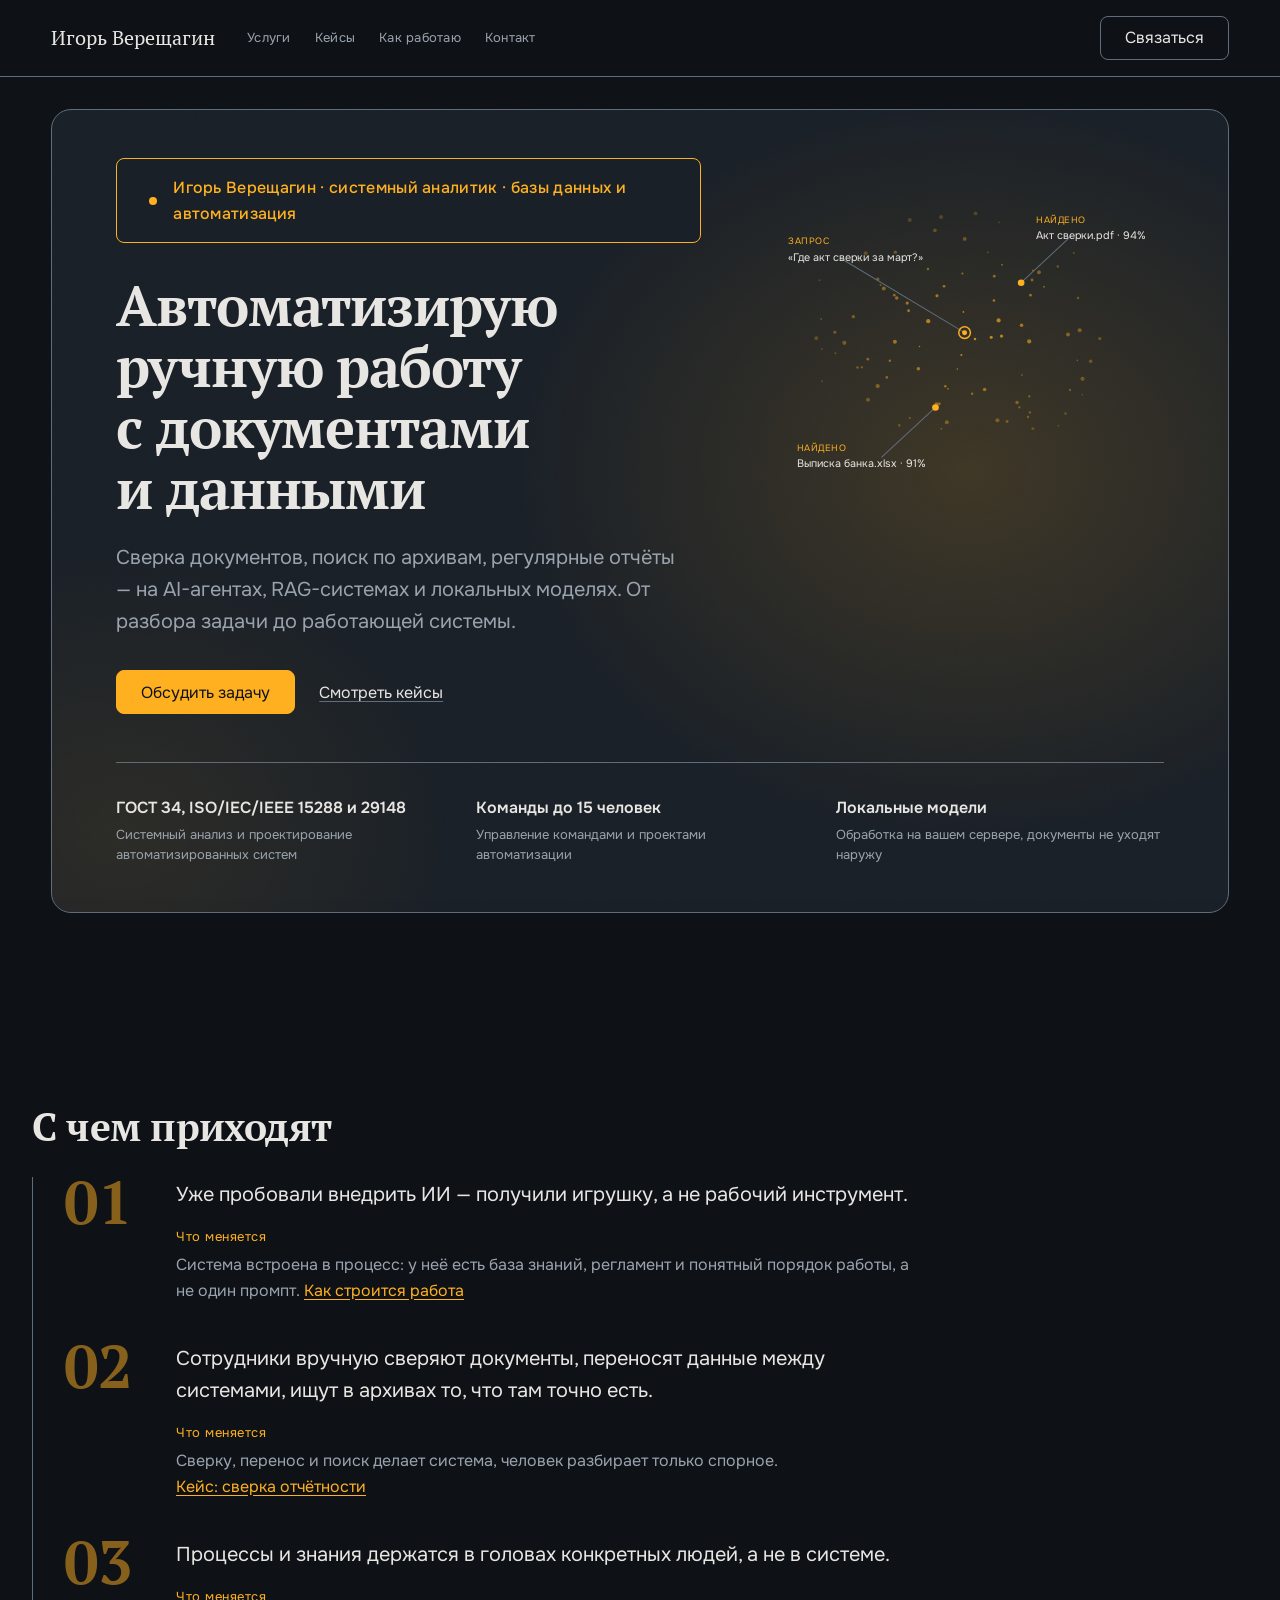
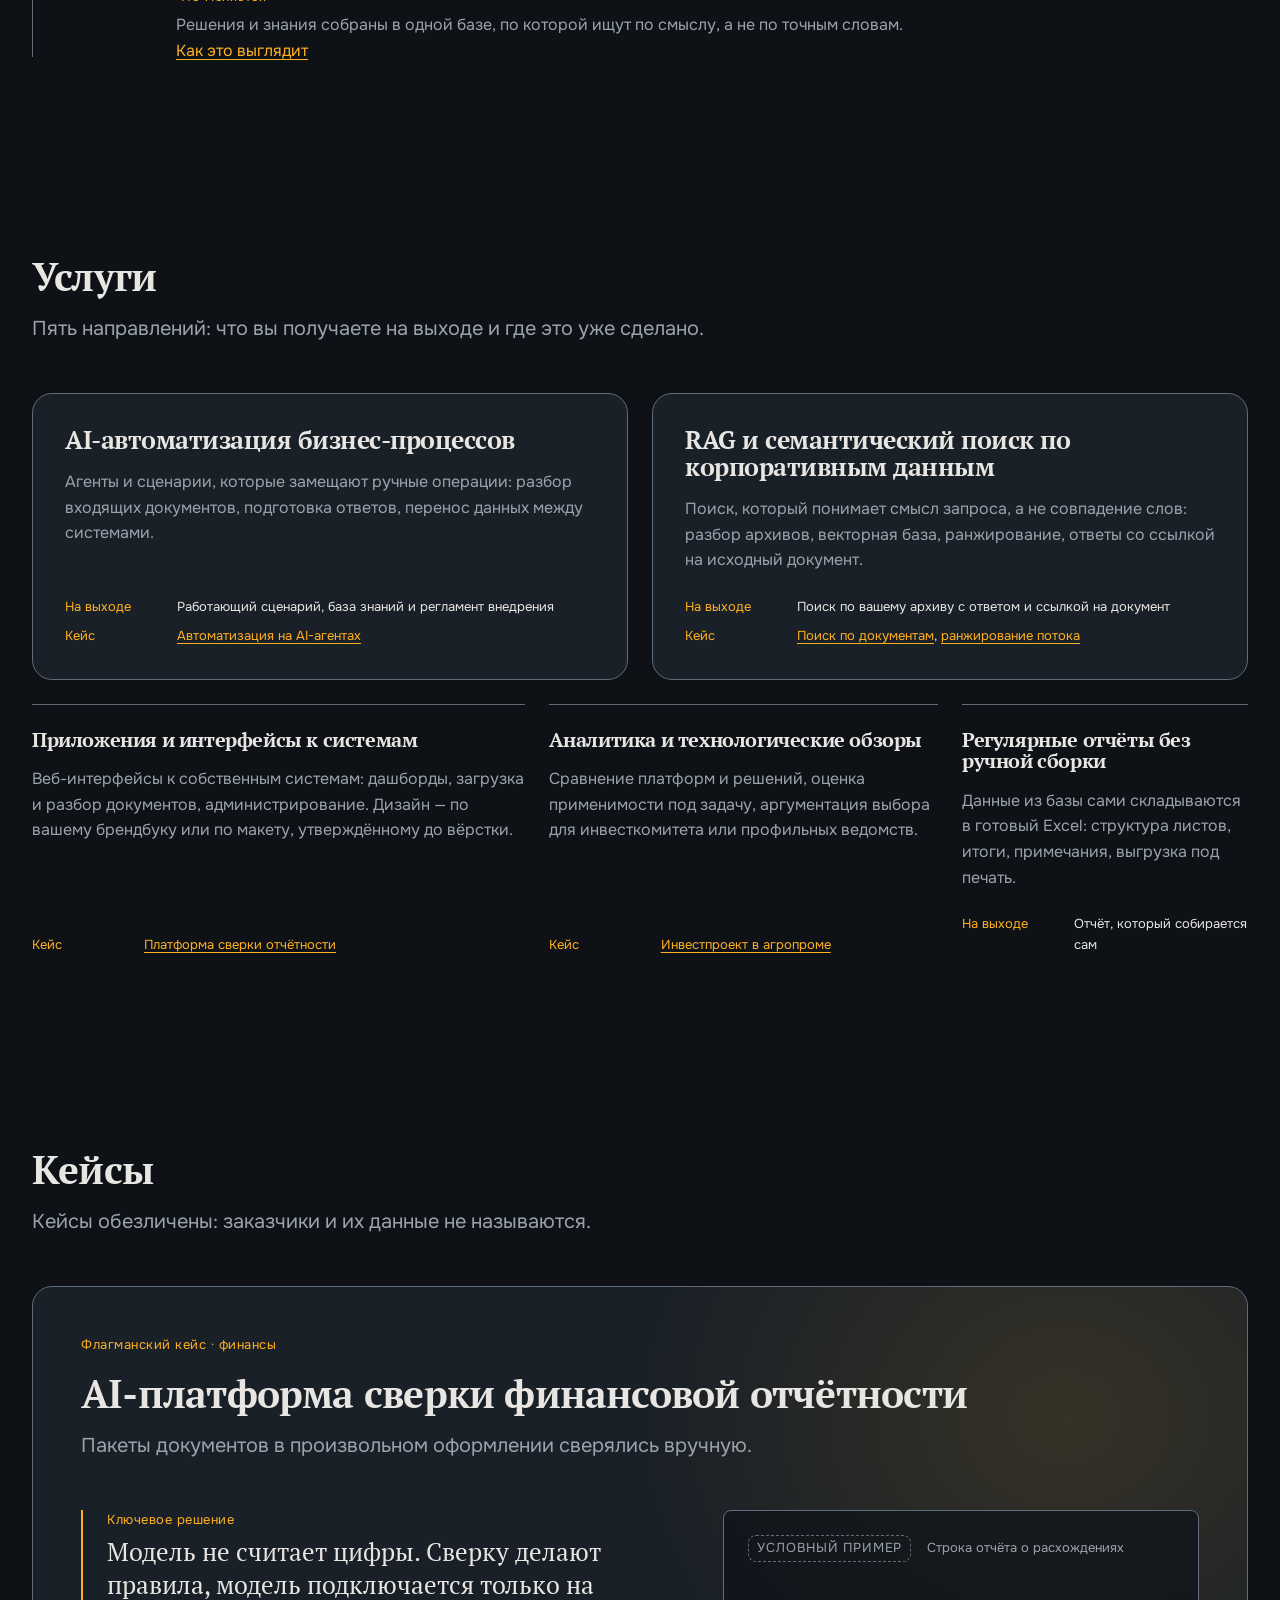
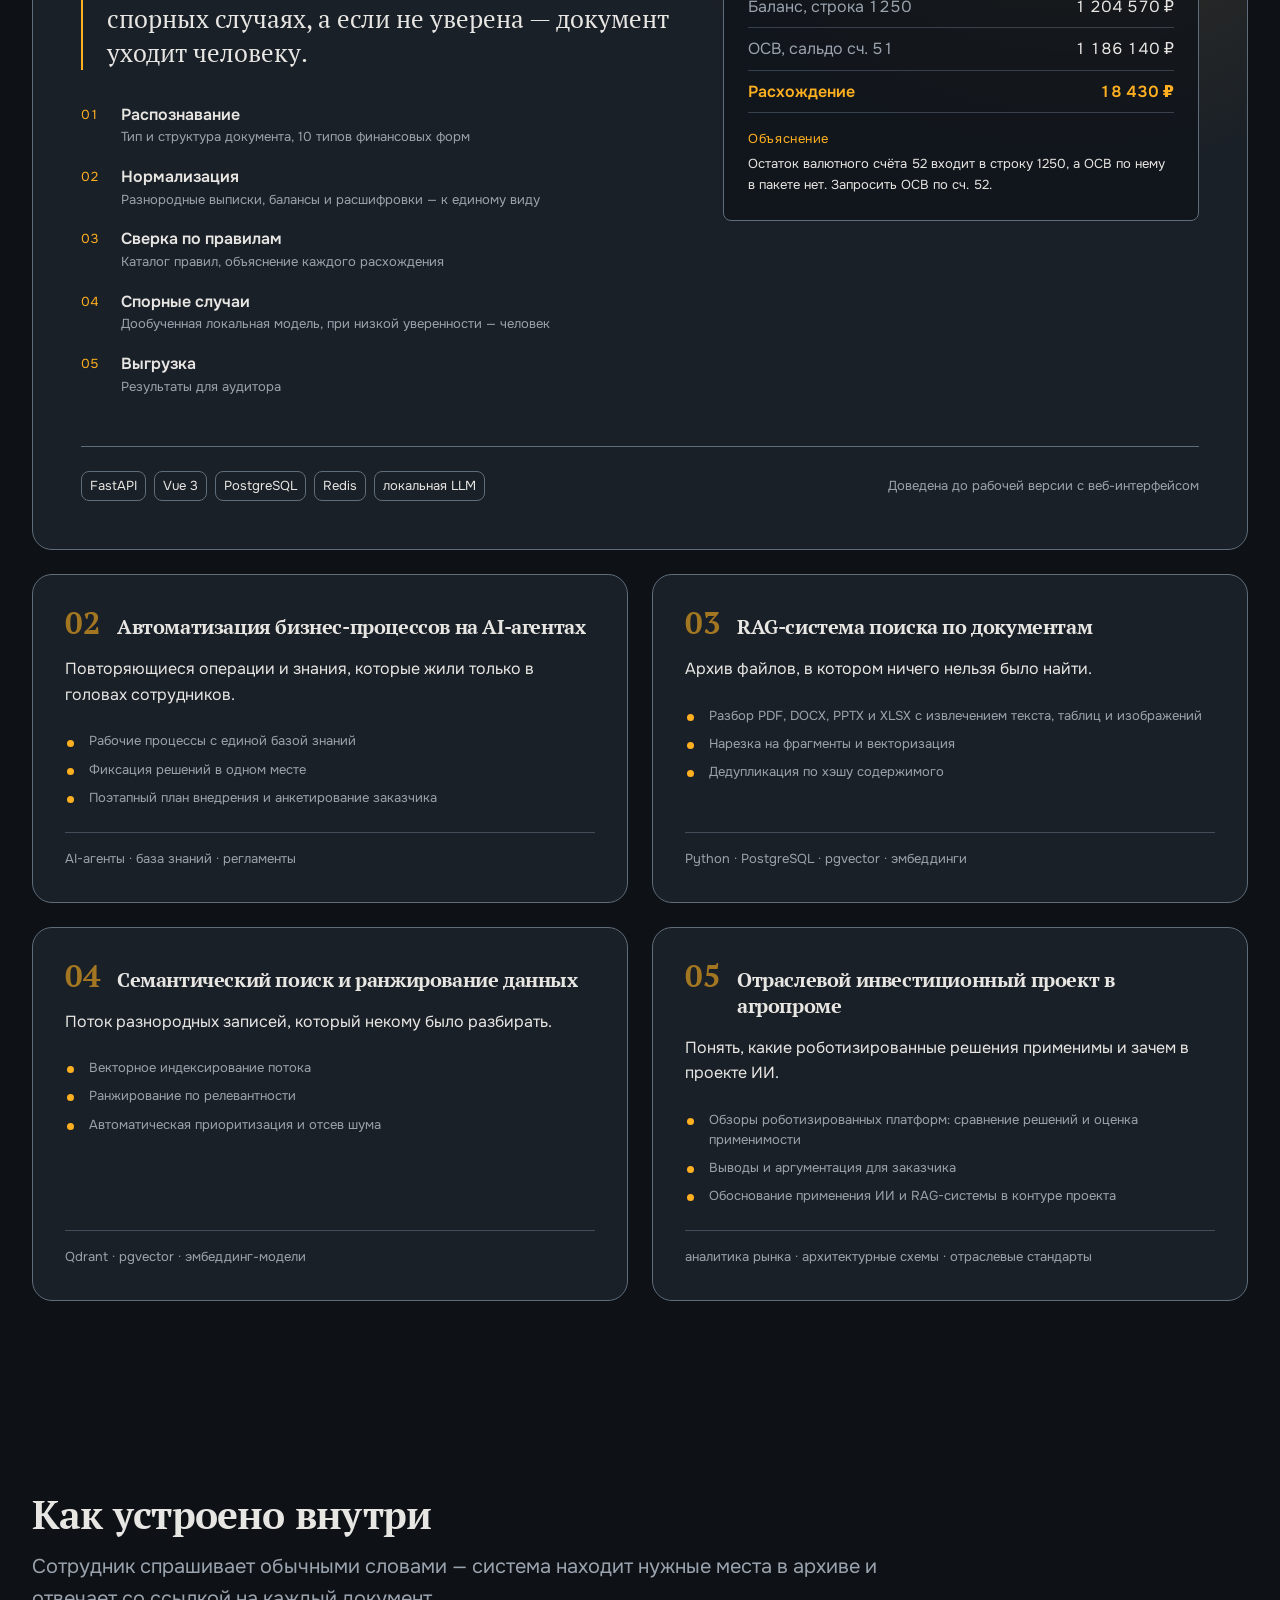
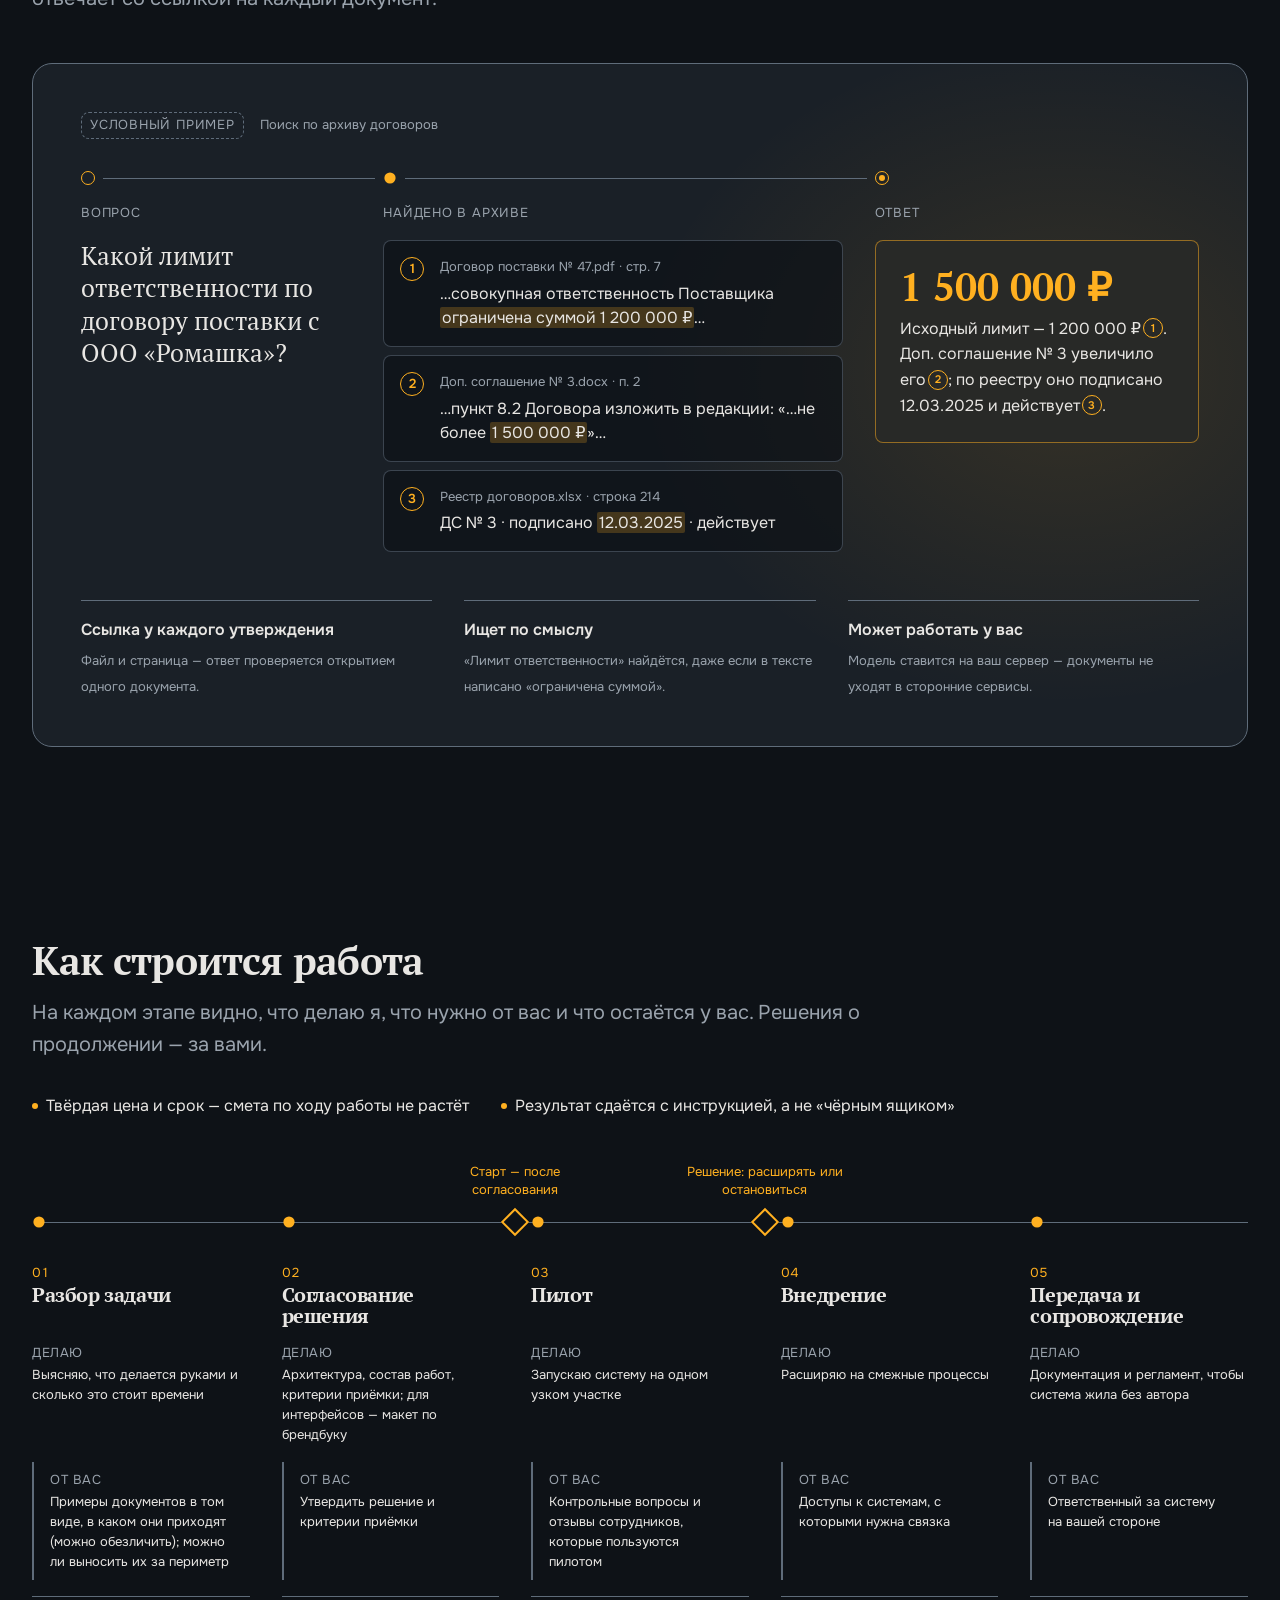
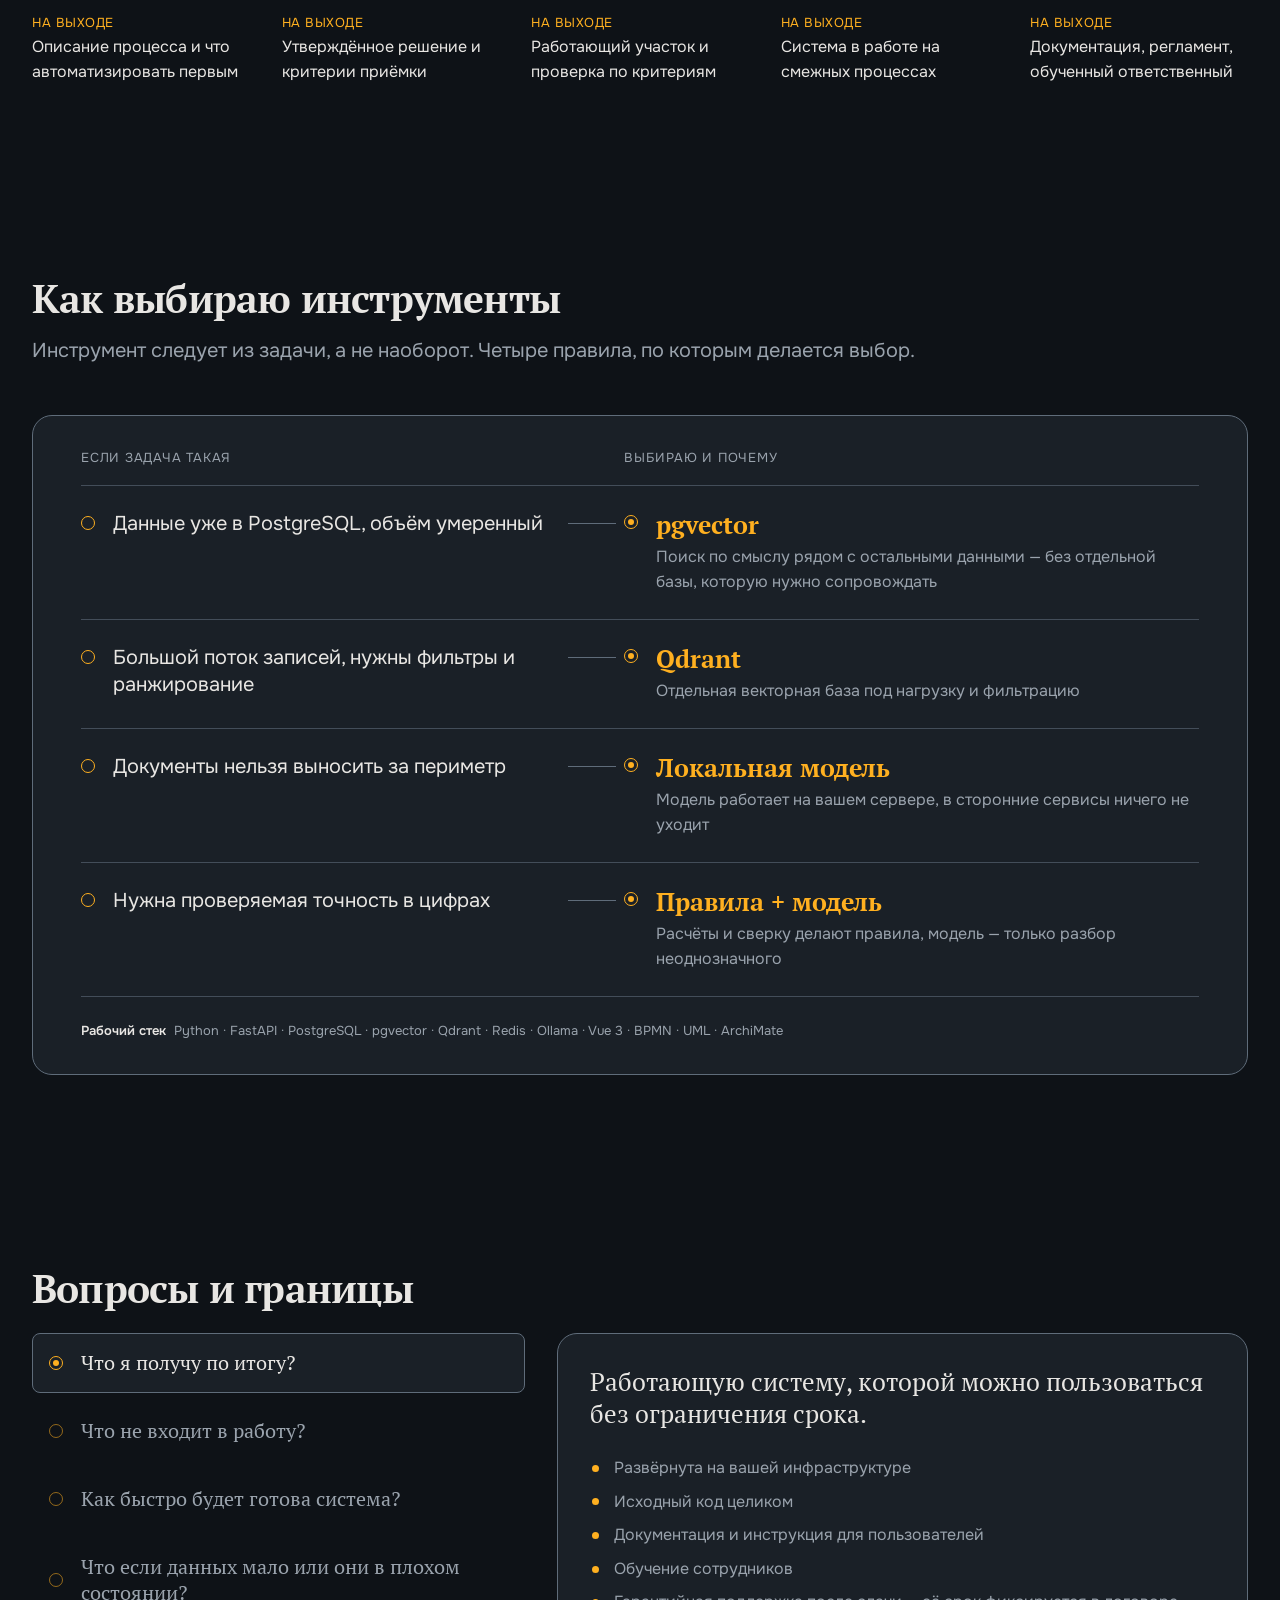
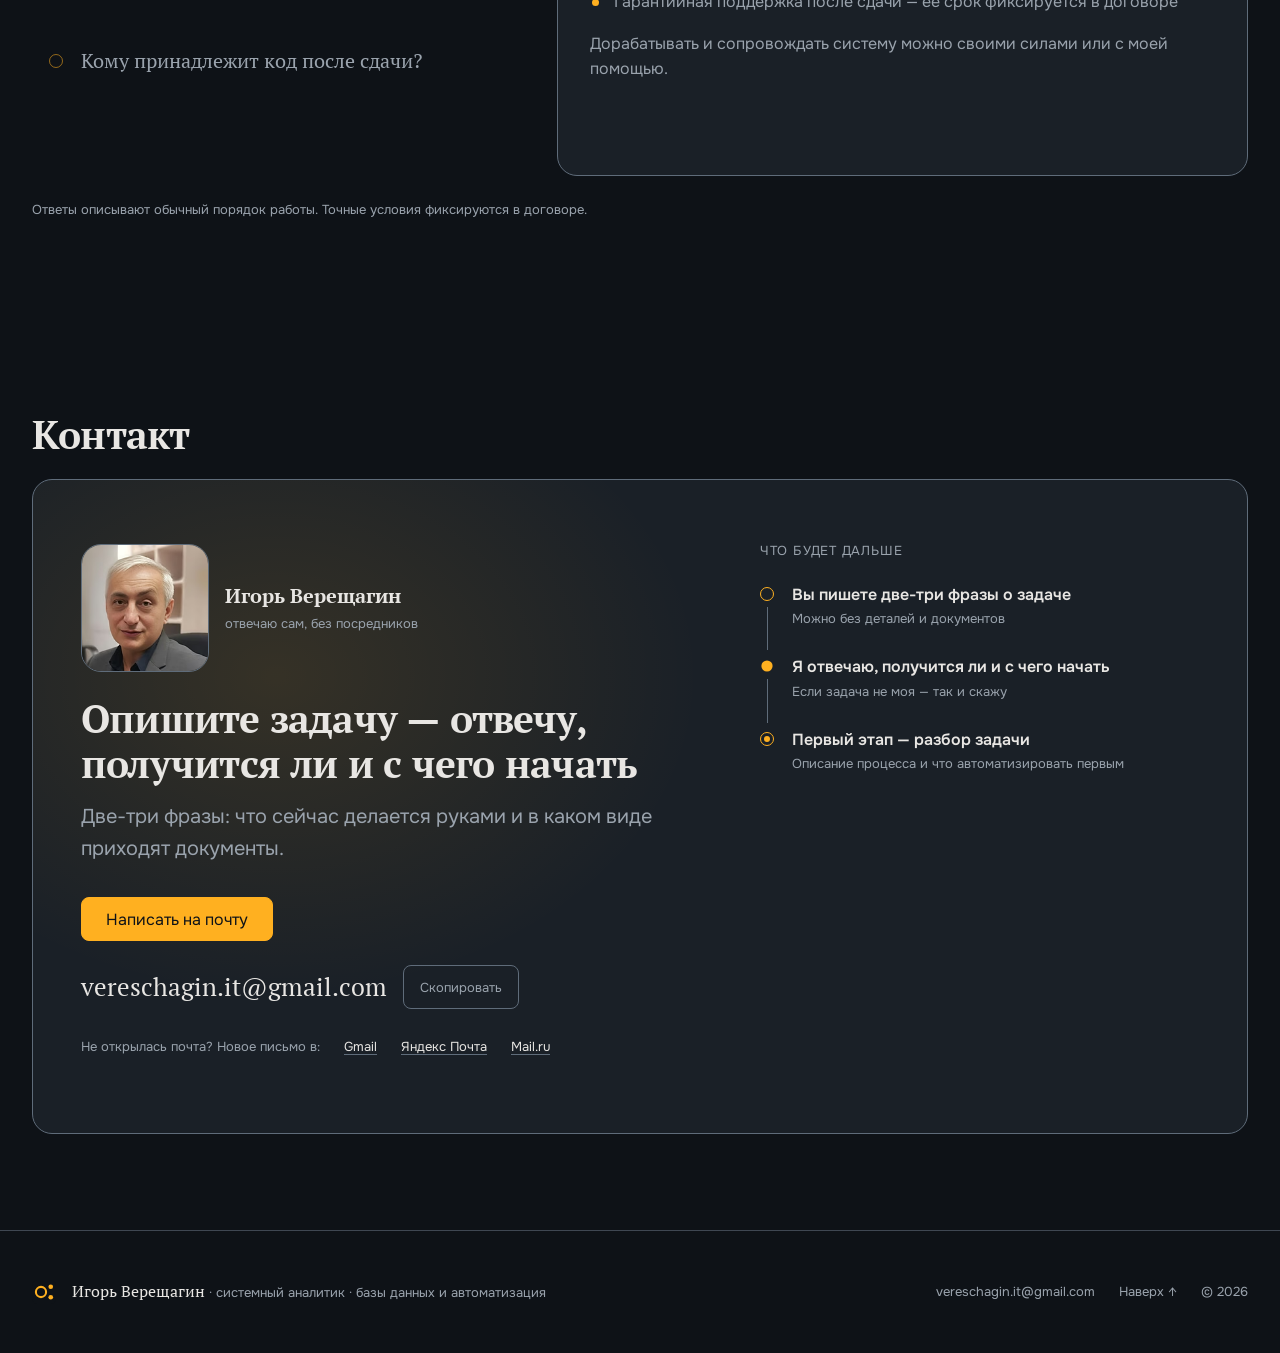
==== index.html @ 1c430226 "Роль: системный аналитик · базы данных и автоматизация" ====
<!doctype html>
<html lang="ru">
<head>
  <meta charset="utf-8">
  <meta name="viewport" content="width=device-width, initial-scale=1">
  <title>Игорь Верещагин — автоматизация работы с документами и данными</title>
  <meta name="description" content="Системный аналитик: базы данных и автоматизация. Сверка документов, поиск по архивам, регулярные отчёты — на AI-агентах, RAG и локальных моделях. Кейсы и порядок работы.">
  <meta property="og:title" content="Игорь Верещагин — автоматизация работы с документами и данными">
  <meta property="og:description" content="Сверка документов, поиск по архивам, регулярные отчёты — на AI-агентах, RAG и локальных моделях.">
  <!-- og:image, og:url и canonical — абсолютные адреса: часть мессенджеров относительный путь
       не подхватывает. Сменится домен — заменить `https://stars-rock.github.io` во всех трёх. -->
  <link rel="canonical" href="https://stars-rock.github.io/">
  <meta property="og:url" content="https://stars-rock.github.io/">
  <meta property="og:image" content="https://stars-rock.github.io/assets/img/og.png">
  <meta property="og:image:width" content="1200">
  <meta property="og:image:height" content="630">
  <meta property="og:image:alt" content="Игорь Верещагин — автоматизирую ручную работу с документами и данными">
  <meta property="og:type" content="website">
  <meta property="og:locale" content="ru_RU">
  <meta name="twitter:card" content="summary_large_image">
  <link rel="icon" href="/assets/icons/favicon.ico" sizes="48x48">
  <link rel="icon" href="/assets/icons/favicon.svg" type="image/svg+xml">
  <link rel="apple-touch-icon" href="/assets/icons/apple-touch-icon.png">
  <link rel="stylesheet" href="styles/tokens.css">
  <link rel="stylesheet" href="styles/fonts.css">
  <link rel="stylesheet" href="styles/main.css">
</head>
<body>
  <a class="skip-link" href="#main">К содержимому</a>

  <header class="site-header" data-header hidden>
    <div class="site-header__inner">
      <span class="site-header__mark">Игорь Верещагин</span>
      <nav class="site-header__nav" aria-label="Основная навигация">
        <a href="#services">Услуги</a>
        <a href="#cases">Кейсы</a>
        <a href="#process">Как работаю</a>
        <a href="#contact">Контакт</a>
      </nav>
      <a class="button" href="#contact">Связаться</a>
    </div>
  </header>

  <main id="main">
    <section class="section--hero" id="hero" aria-labelledby="hero-title">
      <div class="hero__inner">
        <div class="hero__content">
          <p class="hero__eyebrow">Игорь Верещагин · системный аналитик · базы данных и автоматизация</p>
          <h1 id="hero-title" class="hero__title">Автоматизирую ручную работу с документами и данными</h1>
          <p class="hero__lead">Сверка документов, поиск по архивам, регулярные отчёты — на AI-агентах, RAG-системах и локальных моделях. От разбора задачи до работающей системы.</p>
          <div class="hero__actions">
            <a class="button button--accent" href="#contact">Обсудить задачу</a>
            <a class="hero__link" href="#cases">Смотреть кейсы</a>
          </div>
        </div>
        <figure class="hero__schema" aria-hidden="true">
          <svg class="hero-schema__art" viewBox="0 0 480 420" role="img" focusable="false">
            <g class="hero-schema__field">
              <circle cx="142.8" cy="157.0" r="2.35" opacity="0.43"/>
              <circle cx="206.8" cy="165.6" r="1.80" opacity="0.58"/>
              <circle cx="218.6" cy="317.8" r="2.37" opacity="0.36"/>
              <circle cx="156.2" cy="220.9" r="2.40" opacity="0.53"/>
              <circle cx="237.4" cy="138.9" r="1.24" opacity="0.50"/>
              <circle cx="84.0" cy="209.5" r="1.94" opacity="0.33"/>
              <circle cx="364.4" cy="212.2" r="2.32" opacity="0.42"/>
              <circle cx="375.5" cy="243.4" r="0.95" opacity="0.37"/>
              <circle cx="236.1" cy="237.0" r="1.22" opacity="0.67"/>
              <circle cx="268.0" cy="113.4" r="0.95" opacity="0.39"/>
              <circle cx="322.1" cy="325.4" r="1.73" opacity="0.27"/>
              <circle cx="275.7" cy="142.1" r="1.66" opacity="0.49"/>
              <circle cx="272.0" cy="215.7" r="1.85" opacity="0.68"/>
              <circle cx="171.0" cy="174.5" r="2.00" opacity="0.53"/>
              <circle cx="264.1" cy="278.4" r="2.16" opacity="0.50"/>
              <circle cx="322.2" cy="135.3" r="1.25" opacity="0.40"/>
              <circle cx="220.0" cy="277.6" r="1.03" opacity="0.51"/>
              <circle cx="156.7" cy="113.2" r="2.08" opacity="0.33"/>
              <circle cx="280.9" cy="195.3" r="2.50" opacity="0.64"/>
              <circle cx="68.7" cy="268.5" r="1.13" opacity="0.24"/>
              <circle cx="252.5" cy="217.7" r="1.51" opacity="0.72"/>
              <circle cx="95.4" cy="222.3" r="2.43" opacity="0.36"/>
              <circle cx="381.8" cy="265.6" r="2.49" opacity="0.32"/>
              <circle cx="212.0" cy="325.5" r="1.21" opacity="0.32"/>
              <circle cx="67.6" cy="193.6" r="1.11" opacity="0.28"/>
              <circle cx="378.4" cy="207.2" r="2.46" opacity="0.38"/>
              <circle cx="111.2" cy="251.9" r="1.47" opacity="0.37"/>
              <circle cx="158.4" cy="168.3" r="2.14" opacity="0.49"/>
              <circle cx="206.1" cy="295.9" r="2.33" opacity="0.43"/>
              <circle cx="174.1" cy="74.5" r="2.41" opacity="0.22"/>
              <circle cx="116.4" cy="251.7" r="1.40" opacity="0.39"/>
              <circle cx="366.8" cy="278.9" r="1.43" opacity="0.33"/>
              <circle cx="281.2" cy="77.4" r="1.06" opacity="0.25"/>
              <circle cx="68.3" cy="229.8" r="1.12" opacity="0.28"/>
              <circle cx="308.5" cy="201.2" r="2.11" opacity="0.57"/>
              <circle cx="215.3" cy="154.2" r="1.60" opacity="0.55"/>
              <circle cx="318.5" cy="305.9" r="1.47" opacity="0.34"/>
              <circle cx="279.5" cy="315.4" r="2.41" opacity="0.35"/>
              <circle cx="161.5" cy="321.5" r="1.57" opacity="0.29"/>
              <circle cx="361.4" cy="307.3" r="1.53" opacity="0.27"/>
              <circle cx="402.6" cy="217.2" r="1.98" opacity="0.31"/>
              <circle cx="371.2" cy="114.1" r="1.26" opacity="0.25"/>
              <circle cx="138.9" cy="152.8" r="1.21" opacity="0.41"/>
              <circle cx="391.6" cy="244.4" r="2.10" opacity="0.32"/>
              <circle cx="216.8" cy="274.4" r="1.47" opacity="0.52"/>
              <circle cx="317.7" cy="220.6" r="2.59" opacity="0.55"/>
              <circle cx="65.6" cy="147.0" r="1.18" opacity="0.22"/>
              <circle cx="305.9" cy="299.8" r="1.40" opacity="0.38"/>
              <circle cx="146.5" cy="263.9" r="1.61" opacity="0.44"/>
              <circle cx="196.0" cy="133.4" r="1.47" opacity="0.45"/>
              <circle cx="319.3" cy="164.9" r="1.74" opacity="0.49"/>
              <circle cx="135.7" cy="145.5" r="1.90" opacity="0.39"/>
              <circle cx="249.1" cy="283.4" r="1.41" opacity="0.49"/>
              <circle cx="174.1" cy="312.6" r="1.28" opacity="0.34"/>
              <circle cx="316.3" cy="311.5" r="1.43" opacity="0.33"/>
              <circle cx="309.0" cy="260.9" r="0.97" opacity="0.50"/>
              <circle cx="172.7" cy="183.7" r="1.72" opacity="0.56"/>
              <circle cx="123.8" cy="290.7" r="2.45" opacity="0.32"/>
              <circle cx="285.1" cy="128.3" r="1.16" opacity="0.43"/>
              <circle cx="329.5" cy="137.4" r="2.33" opacity="0.40"/>
              <circle cx="335.5" cy="154.9" r="1.15" opacity="0.43"/>
              <circle cx="113.7" cy="123.7" r="1.25" opacity="0.29"/>
              <circle cx="135.5" cy="274.2" r="2.57" opacity="0.39"/>
              <circle cx="61.7" cy="216.6" r="2.33" opacity="0.27"/>
              <circle cx="238.6" cy="185.1" r="1.02" opacity="0.68"/>
              <circle cx="303.1" cy="294.0" r="2.05" opacity="0.40"/>
              <circle cx="253.2" cy="66.6" r="2.29" opacity="0.22"/>
              <circle cx="121.0" cy="114.4" r="2.35" opacity="0.28"/>
              <circle cx="155.4" cy="164.9" r="1.66" opacity="0.48"/>
              <circle cx="352.1" cy="130.6" r="1.49" opacity="0.33"/>
              <circle cx="376.4" cy="168.3" r="1.46" opacity="0.35"/>
              <circle cx="275.3" cy="171.4" r="1.52" opacity="0.59"/>
              <circle cx="284.4" cy="214.1" r="2.00" opacity="0.64"/>
              <circle cx="211.8" cy="70.9" r="2.40" opacity="0.23"/>
              <circle cx="84.7" cy="234.7" r="1.15" opacity="0.32"/>
              <circle cx="231.3" cy="253.8" r="0.98" opacity="0.60"/>
              <circle cx="209.5" cy="295.5" r="1.87" opacity="0.43"/>
              <circle cx="204.3" cy="87.0" r="2.23" opacity="0.29"/>
              <circle cx="291.1" cy="316.8" r="1.78" opacity="0.34"/>
              <circle cx="123.6" cy="241.9" r="1.68" opacity="0.42"/>
              <circle cx="150.1" cy="243.8" r="1.42" opacity="0.49"/>
              <circle cx="317.8" cy="286.7" r="1.35" opacity="0.41"/>
              <circle cx="106.2" cy="190.8" r="2.00" opacity="0.39"/>
              <circle cx="185.8" cy="226.7" r="0.91" opacity="0.60"/>
              <circle cx="352.7" cy="321.9" r="1.02" opacity="0.24"/>
              <circle cx="321.1" cy="146.7" r="1.75" opacity="0.44"/>
              <circle cx="381.4" cy="284.7" r="1.00" opacity="0.28"/>
              <circle cx="184.4" cy="253.4" r="2.09" opacity="0.54"/>
              <circle cx="196.3" cy="196.2" r="2.54" opacity="0.64"/>
              <circle cx="240.1" cy="97.3" r="2.25" opacity="0.34"/>
            </g>

            <line class="hero-schema__leader" x1="240" y1="210" x2="90" y2="120"/>
            <circle class="hero-schema__query-ring" cx="240" cy="210" r="7"/>
            <circle class="hero-schema__query-dot" cx="240" cy="210" r="3"/>
            <text class="hero-schema__label-eyebrow" x="28" y="104">ЗАПРОС</text>
            <text class="hero-schema__label-body" x="28" y="124">«Где акт сверки за март?»</text>

            <line class="hero-schema__leader" x1="308" y1="150" x2="368" y2="94"/>
            <circle class="hero-schema__point" cx="308" cy="150" r="4"/>
            <text class="hero-schema__label-eyebrow" x="326" y="78">НАЙДЕНО</text>
            <text class="hero-schema__label-body" x="326" y="98">Акт сверки.pdf · 94%</text>

            <line class="hero-schema__leader" x1="205" y1="300" x2="140" y2="360"/>
            <circle class="hero-schema__point" cx="205" cy="300" r="4"/>
            <text class="hero-schema__label-eyebrow" x="38" y="352">НАЙДЕНО</text>
            <text class="hero-schema__label-body" x="38" y="372">Выписка банка.xlsx · 91%</text>
          </svg>
        </figure>
        <ul class="hero__facts" role="list">
          <li><strong>ГОСТ 34, ISO/IEC/IEEE 15288 и 29148</strong><span>Системный анализ и проектирование автоматизированных систем</span></li>
          <li><strong>Команды до 15 человек</strong><span>Управление командами и проектами автоматизации</span></li>
          <li><strong>Локальные модели</strong><span>Обработка на вашем сервере, документы не уходят наружу</span></li>
        </ul>
      </div>
    </section>

    <section class="section" id="problems" aria-labelledby="problems-title">
      <h2 id="problems-title">С чем приходят</h2>
      <ul class="problems" role="list">
        <li class="problems__row reveal">
          <span class="problems__num" aria-hidden="true">01</span>
          <div class="problems__body">
            <p class="problems__pain">Уже пробовали внедрить ИИ — получили игрушку, а не рабочий инструмент.</p>
            <p class="problems__change"><span class="problems__label">Что меняется</span>Система встроена в процесс: у неё есть база знаний, регламент и понятный порядок работы, а не один промпт. <a href="#process">Как строится работа</a></p>
          </div>
        </li>
        <li class="problems__row reveal">
          <span class="problems__num" aria-hidden="true">02</span>
          <div class="problems__body">
            <p class="problems__pain">Сотрудники вручную сверяют документы, переносят данные между системами, ищут в архивах то, что там точно есть.</p>
            <p class="problems__change"><span class="problems__label">Что меняется</span>Сверку, перенос и поиск делает система, человек разбирает только спорное. <a href="#cases">Кейс: сверка отчётности</a></p>
          </div>
        </li>
        <li class="problems__row reveal">
          <span class="problems__num" aria-hidden="true">03</span>
          <div class="problems__body">
            <p class="problems__pain">Процессы и знания держатся в головах конкретных людей, а не в системе.</p>
            <p class="problems__change"><span class="problems__label">Что меняется</span>Решения и знания собраны в одной базе, по которой ищут по смыслу, а не по точным словам. <a href="#inside">Как это выглядит</a></p>
          </div>
        </li>
      </ul>
    </section>

    <section class="section" id="services" aria-labelledby="services-title">
      <h2 id="services-title">Услуги</h2>
      <p class="section__lead">Пять направлений: что вы получаете на выходе и где это уже сделано.</p>
      <ul class="bento" role="list">
        <li class="bento__item bento__item--large reveal">
          <h3>AI-автоматизация бизнес-процессов</h3>
          <p>Агенты и сценарии, которые замещают ручные операции: разбор входящих документов, подготовка ответов, перенос данных между системами.</p>
          <dl class="bento__meta">
            <div><dt>На выходе</dt><dd>Работающий сценарий, база знаний и регламент внедрения</dd></div>
            <div><dt>Кейс</dt><dd><a href="#case-agents">Автоматизация на AI-агентах</a></dd></div>
          </dl>
        </li>
        <li class="bento__item bento__item--large reveal">
          <h3>RAG и семантический поиск по корпоративным данным</h3>
          <p>Поиск, который понимает смысл запроса, а не совпадение слов: разбор архивов, векторная база, ранжирование, ответы со ссылкой на исходный документ.</p>
          <dl class="bento__meta">
            <div><dt>На выходе</dt><dd>Поиск по вашему архиву с ответом и ссылкой на документ</dd></div>
            <div><dt>Кейс</dt><dd><a href="#case-rag">Поиск по документам</a>, <a href="#case-ranking">ранжирование потока</a></dd></div>
          </dl>
        </li>
        <li class="bento__item bento__item--small bento__item--wide reveal">
          <h3>Приложения и интерфейсы к системам</h3>
          <p>Веб-интерфейсы к собственным системам: дашборды, загрузка и разбор документов, администрирование. Дизайн — по вашему брендбуку или по макету, утверждённому до вёрстки.</p>
          <dl class="bento__meta">
            <div><dt>Кейс</dt><dd><a href="#case-finance">Платформа сверки отчётности</a></dd></div>
          </dl>
        </li>
        <li class="bento__item bento__item--small reveal">
          <h3>Аналитика и технологические обзоры</h3>
          <p>Сравнение платформ и решений, оценка применимости под задачу, аргументация выбора для инвесткомитета или профильных ведомств.</p>
          <dl class="bento__meta">
            <div><dt>Кейс</dt><dd><a href="#case-agro">Инвестпроект в агропроме</a></dd></div>
          </dl>
        </li>
        <li class="bento__item bento__item--small bento__item--narrow reveal">
          <h3>Регулярные отчёты без ручной сборки</h3>
          <p>Данные из базы сами складываются в готовый Excel: структура листов, итоги, примечания, выгрузка под печать.</p>
          <dl class="bento__meta">
            <div><dt>На выходе</dt><dd>Отчёт, который собирается сам</dd></div>
          </dl>
        </li>
      </ul>
    </section>

    <section class="section" id="cases" aria-labelledby="cases-title">
      <h2 id="cases-title">Кейсы</h2>
      <p class="section__lead">Кейсы обезличены: заказчики и их данные не называются.</p>
      <ul class="cases" role="list">
        <li class="case-featured reveal" id="case-finance">
          <p class="case-featured__kicker">Флагманский кейс · финансы</p>
          <h3>AI-платформа сверки финансовой отчётности</h3>
          <p class="case-featured__problem">Пакеты документов в произвольном оформлении сверялись вручную.</p>

          <div class="case-featured__grid">
            <div class="case-featured__main">
              <div class="case-decision">
                <span class="case__label">Ключевое решение</span>
                <p>Модель не считает цифры. Сверку делают правила, модель подключается только на спорных случаях, а если не уверена — документ уходит человеку.</p>
              </div>
              <ol class="case-flow">
                <li><strong>Распознавание</strong><span>Тип и структура документа, 10 типов финансовых форм</span></li>
                <li><strong>Нормализация</strong><span>Разнородные выписки, балансы и расшифровки — к единому виду</span></li>
                <li><strong>Сверка по правилам</strong><span>Каталог правил, объяснение каждого расхождения</span></li>
                <li><strong>Спорные случаи</strong><span>Дообученная локальная модель, при низкой уверенности — человек</span></li>
                <li><strong>Выгрузка</strong><span>Результаты для аудитора</span></li>
              </ol>
            </div>

            <figure class="case-report">
              <figcaption><span class="chip">Условный пример</span>Строка отчёта о расхождениях</figcaption>
              <dl class="case-report__rows">
                <div><dt>Баланс, строка 1250</dt><dd>1&nbsp;204&nbsp;570&nbsp;₽</dd></div>
                <div><dt>ОСВ, сальдо сч. 51</dt><dd>1&nbsp;186&nbsp;140&nbsp;₽</dd></div>
                <div class="case-report__diff"><dt>Расхождение</dt><dd>18&nbsp;430&nbsp;₽</dd></div>
              </dl>
              <p class="case-report__why"><span class="case__label">Объяснение</span>Остаток валютного счёта 52 входит в строку 1250, а ОСВ по нему в пакете нет. Запросить ОСВ по сч. 52.</p>
            </figure>
          </div>

          <div class="case-featured__foot">
            <div class="case__tags">
              <span class="case__tag">FastAPI</span>
              <span class="case__tag">Vue 3</span>
              <span class="case__tag">PostgreSQL</span>
              <span class="case__tag">Redis</span>
              <span class="case__tag">локальная LLM</span>
            </div>
            <p class="case-featured__status">Доведена до рабочей версии с веб-интерфейсом</p>
          </div>
        </li>

        <li class="case-card reveal" id="case-agents">
          <div class="case-card__head"><span class="case-card__num" aria-hidden="true">02</span><h3>Автоматизация бизнес-процессов на AI-агентах</h3></div>
          <p class="case-card__problem"><span class="sr-only">Задача: </span>Повторяющиеся операции и знания, которые жили только в головах сотрудников.</p>
          <ul class="dots" role="list" aria-label="Сделано">
            <li>Рабочие процессы с единой базой знаний</li>
            <li>Фиксация решений в одном месте</li>
            <li>Поэтапный план внедрения и анкетирование заказчика</li>
          </ul>
          <p class="case-card__stack"><span class="sr-only">Стек: </span>AI-агенты · база знаний · регламенты</p>
        </li>

        <li class="case-card reveal" id="case-rag">
          <div class="case-card__head"><span class="case-card__num" aria-hidden="true">03</span><h3>RAG-система поиска по документам</h3></div>
          <p class="case-card__problem"><span class="sr-only">Задача: </span>Архив файлов, в котором ничего нельзя было найти.</p>
          <ul class="dots" role="list" aria-label="Сделано">
            <li>Разбор PDF, DOCX, PPTX и XLSX с извлечением текста, таблиц и изображений</li>
            <li>Нарезка на фрагменты и векторизация</li>
            <li>Дедупликация по хэшу содержимого</li>
          </ul>
          <p class="case-card__stack"><span class="sr-only">Стек: </span>Python · PostgreSQL · pgvector · эмбеддинги</p>
        </li>

        <li class="case-card reveal" id="case-ranking">
          <div class="case-card__head"><span class="case-card__num" aria-hidden="true">04</span><h3>Семантический поиск и ранжирование данных</h3></div>
          <p class="case-card__problem"><span class="sr-only">Задача: </span>Поток разнородных записей, который некому было разбирать.</p>
          <ul class="dots" role="list" aria-label="Сделано">
            <li>Векторное индексирование потока</li>
            <li>Ранжирование по релевантности</li>
            <li>Автоматическая приоритизация и отсев шума</li>
          </ul>
          <p class="case-card__stack"><span class="sr-only">Стек: </span>Qdrant · pgvector · эмбеддинг-модели</p>
        </li>

        <li class="case-card reveal" id="case-agro">
          <div class="case-card__head"><span class="case-card__num" aria-hidden="true">05</span><h3>Отраслевой инвестиционный проект в агропроме</h3></div>
          <p class="case-card__problem"><span class="sr-only">Задача: </span>Понять, какие роботизированные решения применимы и зачем в проекте ИИ.</p>
          <ul class="dots" role="list" aria-label="Сделано">
            <li>Обзоры роботизированных платформ: сравнение решений и оценка применимости</li>
            <li>Выводы и аргументация для заказчика</li>
            <li>Обоснование применения ИИ и RAG-системы в контуре проекта</li>
          </ul>
          <p class="case-card__stack"><span class="sr-only">Стек: </span>аналитика рынка · архитектурные схемы · отраслевые стандарты</p>
        </li>
      </ul>
    </section>

    <section class="section" id="inside" aria-labelledby="inside-title">
      <h2 id="inside-title">Как устроено внутри</h2>
      <p class="section__lead">Сотрудник спрашивает обычными словами — система находит нужные места в архиве и отвечает со ссылкой на каждый документ.</p>
      <figure class="demo reveal">
        <figcaption class="demo__head">
          <span class="chip">Условный пример</span>
          <span>Поиск по архиву договоров</span>
        </figcaption>

        <ol class="demo__flow">
          <li class="demo__step">
            <span class="demo__mark demo__mark--ring" aria-hidden="true"></span>
            <span class="demo__label">Вопрос</span>
            <p class="demo__query">Какой лимит ответственности по договору поставки с ООО «Ромашка»?</p>
          </li>

          <li class="demo__step">
            <span class="demo__mark demo__mark--dot" aria-hidden="true"></span>
            <span class="demo__label">Найдено в архиве</span>
            <ol class="demo__sources">
              <li class="demo__source" id="demo-src-1">
                <span class="demo__ref">1</span>
                <div>
                  <span class="demo__file">Договор поставки № 47.pdf · стр. 7</span>
                  <p class="demo__quote">…совокупная ответственность Поставщика <mark>ограничена суммой 1&nbsp;200&nbsp;000&nbsp;₽</mark>…</p>
                </div>
              </li>
              <li class="demo__source" id="demo-src-2">
                <span class="demo__ref">2</span>
                <div>
                  <span class="demo__file">Доп. соглашение № 3.docx · п. 2</span>
                  <p class="demo__quote">…пункт 8.2 Договора изложить в редакции: «…не более <mark>1&nbsp;500&nbsp;000&nbsp;₽</mark>»…</p>
                </div>
              </li>
              <li class="demo__source" id="demo-src-3">
                <span class="demo__ref">3</span>
                <div>
                  <span class="demo__file">Реестр договоров.xlsx · строка 214</span>
                  <p class="demo__quote">ДС № 3 · подписано <mark>12.03.2025</mark> · действует</p>
                </div>
              </li>
            </ol>
          </li>

          <li class="demo__step">
            <span class="demo__mark demo__mark--end" aria-hidden="true"></span>
            <span class="demo__label">Ответ</span>
            <div class="demo__answer">
              <p class="demo__value">1&nbsp;500&nbsp;000&nbsp;₽</p>
              <p class="demo__text">
                Исходный лимит — 1&nbsp;200&nbsp;000&nbsp;₽<span class="demo__cite" data-ref="1"><span class="sr-only">источник </span>1</span>.
                Доп. соглашение № 3 увеличило его<span class="demo__cite" data-ref="2"><span class="sr-only">источник </span>2</span>;
                по реестру оно подписано 12.03.2025 и действует<span class="demo__cite" data-ref="3"><span class="sr-only">источник </span>3</span>.
              </p>
            </div>
          </li>
        </ol>

        <ul class="demo__notes" role="list">
          <li><strong>Ссылка у каждого утверждения</strong><span>Файл и страница — ответ проверяется открытием одного документа.</span></li>
          <li><strong>Ищет по смыслу</strong><span>«Лимит ответственности» найдётся, даже если в тексте написано «ограничена суммой».</span></li>
          <li><strong>Может работать у вас</strong><span>Модель ставится на ваш сервер — документы не уходят в сторонние сервисы.</span></li>
        </ul>
      </figure>
    </section>

    <section class="section" id="process" aria-labelledby="process-title">
      <h2 id="process-title">Как строится работа</h2>
      <p class="section__lead">На каждом этапе видно, что делаю я, что нужно от вас и что остаётся у вас. Решения о продолжении — за вами.</p>
      <ul class="terms" role="list">
        <li>Твёрдая цена и срок — смета по ходу работы не растёт</li>
        <li>Результат сдаётся с инструкцией, а не «чёрным ящиком»</li>
      </ul>

      <ol class="stages reveal">
        <li class="stages__step">
          <span class="stages__dot" aria-hidden="true"></span>
          <span class="stages__num">01</span><h3>Разбор задачи</h3>
          <p class="stages__block"><span>Делаю</span>Выясняю, что делается руками и сколько это стоит времени</p>
          <p class="stages__block stages__block--you"><span>От вас</span>Примеры документов в том виде, в каком они приходят (можно обезличить); можно ли выносить их за периметр</p>
          <p class="stages__block stages__block--out"><span>На выходе</span>Описание процесса и что автоматизировать первым</p>
        </li>
        <li class="stages__step">
          <span class="stages__dot" aria-hidden="true"></span>
          <span class="stages__num">02</span><h3>Согласование решения</h3>
          <p class="stages__block"><span>Делаю</span>Архитектура, состав работ, критерии приёмки; для интерфейсов — макет по брендбуку</p>
          <p class="stages__block stages__block--you"><span>От вас</span>Утвердить решение и критерии приёмки</p>
          <p class="stages__block stages__block--out"><span>На выходе</span>Утверждённое решение и критерии приёмки</p>
        </li>
        <li class="stages__step">
          <span class="stages__gate" aria-hidden="true"></span>
          <span class="stages__gate-label">Старт — после согласования</span>
          <span class="stages__dot" aria-hidden="true"></span>
          <span class="stages__num">03</span><h3>Пилот</h3>
          <p class="stages__block"><span>Делаю</span>Запускаю систему на одном узком участке</p>
          <p class="stages__block stages__block--you"><span>От вас</span>Контрольные вопросы и отзывы сотрудников, которые пользуются пилотом</p>
          <p class="stages__block stages__block--out"><span>На выходе</span>Работающий участок и проверка по критериям</p>
        </li>
        <li class="stages__step">
          <span class="stages__gate" aria-hidden="true"></span>
          <span class="stages__gate-label">Решение: расширять или остановиться</span>
          <span class="stages__dot" aria-hidden="true"></span>
          <span class="stages__num">04</span><h3>Внедрение</h3>
          <p class="stages__block"><span>Делаю</span>Расширяю на смежные процессы</p>
          <p class="stages__block stages__block--you"><span>От вас</span>Доступы к системам, с которыми нужна связка</p>
          <p class="stages__block stages__block--out"><span>На выходе</span>Система в работе на смежных процессах</p>
        </li>
        <li class="stages__step">
          <span class="stages__dot" aria-hidden="true"></span>
          <span class="stages__num">05</span><h3>Передача и сопровождение</h3>
          <p class="stages__block"><span>Делаю</span>Документация и регламент, чтобы система жила без автора</p>
          <p class="stages__block stages__block--you"><span>От вас</span>Ответственный за систему на вашей стороне</p>
          <p class="stages__block stages__block--out"><span>На выходе</span>Документация, регламент, обученный ответственный</p>
        </li>
      </ol>
    </section>

    <section class="section" id="stack" aria-labelledby="stack-title">
      <h2 id="stack-title">Как выбираю инструменты</h2>
      <p class="section__lead">Инструмент следует из задачи, а не наоборот. Четыре правила, по которым делается выбор.</p>
      <div class="picks reveal">
        <div class="picks__legend" aria-hidden="true"><span>Если задача такая</span><span>Выбираю и почему</span></div>
        <dl class="picks__list">
          <div class="picks__row"><dt class="picks__when"><span class="mark mark--ring" aria-hidden="true"></span>Данные уже в PostgreSQL, объём умеренный</dt><dd class="picks__pick"><span class="mark mark--end" aria-hidden="true"></span><span class="picks__name">pgvector</span><span class="picks__why">Поиск по смыслу рядом с остальными данными — без отдельной базы, которую нужно сопровождать</span></dd></div>
          <div class="picks__row"><dt class="picks__when"><span class="mark mark--ring" aria-hidden="true"></span>Большой поток записей, нужны фильтры и ранжирование</dt><dd class="picks__pick"><span class="mark mark--end" aria-hidden="true"></span><span class="picks__name">Qdrant</span><span class="picks__why">Отдельная векторная база под нагрузку и фильтрацию</span></dd></div>
          <div class="picks__row"><dt class="picks__when"><span class="mark mark--ring" aria-hidden="true"></span>Документы нельзя выносить за периметр</dt><dd class="picks__pick"><span class="mark mark--end" aria-hidden="true"></span><span class="picks__name">Локальная модель</span><span class="picks__why">Модель работает на вашем сервере, в сторонние сервисы ничего не уходит</span></dd></div>
          <div class="picks__row"><dt class="picks__when"><span class="mark mark--ring" aria-hidden="true"></span>Нужна проверяемая точность в цифрах</dt><dd class="picks__pick"><span class="mark mark--end" aria-hidden="true"></span><span class="picks__name">Правила + модель</span><span class="picks__why">Расчёты и сверку делают правила, модель — только разбор неоднозначного</span></dd></div>
        </dl>
        <p class="picks__stack"><b>Рабочий стек</b>Python · FastAPI · PostgreSQL · pgvector · Qdrant · Redis · Ollama · Vue 3 · BPMN · UML · ArchiMate</p>
      </div>
    </section>

    <section class="section" id="faq" aria-labelledby="faq-title">
      <h2 id="faq-title">Вопросы и границы</h2>
      <!-- Вкладки собирает main.js (класс .js на <html>). Без скрипта и на узком экране
           список скрыт, ответы идут подряд — текст всех пяти всегда в разметке. -->
      <div class="faq-tabs reveal">
        <div class="faq-tabs__list" role="tablist" aria-orientation="vertical" aria-label="Вопросы">
          <button class="faq-tabs__tab" type="button" role="tab" id="faq-t1" aria-controls="faq-p1" aria-selected="true"><span class="faq-tabs__ring" aria-hidden="true"></span><span class="faq-tabs__q">Что я получу по итогу?</span></button>
          <button class="faq-tabs__tab" type="button" role="tab" id="faq-t2" aria-controls="faq-p2" aria-selected="false" tabindex="-1"><span class="faq-tabs__ring" aria-hidden="true"></span><span class="faq-tabs__q">Что не входит в работу?</span></button>
          <button class="faq-tabs__tab" type="button" role="tab" id="faq-t3" aria-controls="faq-p3" aria-selected="false" tabindex="-1"><span class="faq-tabs__ring" aria-hidden="true"></span><span class="faq-tabs__q">Как быстро будет готова система?</span></button>
          <button class="faq-tabs__tab" type="button" role="tab" id="faq-t4" aria-controls="faq-p4" aria-selected="false" tabindex="-1"><span class="faq-tabs__ring" aria-hidden="true"></span><span class="faq-tabs__q">Что если данных мало или они в плохом состоянии?</span></button>
          <button class="faq-tabs__tab" type="button" role="tab" id="faq-t5" aria-controls="faq-p5" aria-selected="false" tabindex="-1"><span class="faq-tabs__ring" aria-hidden="true"></span><span class="faq-tabs__q">Кому принадлежит код после сдачи?</span></button>
        </div>
        <div class="faq-tabs__panels">
          <div class="faq-tabs__panel is-active" role="tabpanel" id="faq-p1" aria-labelledby="faq-t1" tabindex="0">
            <h3 class="faq-tabs__title">Что я получу по итогу?</h3>
            <p class="faq-tabs__lead">Работающую систему, которой можно пользоваться без ограничения срока.</p>
            <div class="faq-tabs__body">
              <ul class="dots" role="list"><li>Развёрнута на вашей инфраструктуре</li><li>Исходный код целиком</li><li>Документация и инструкция для пользователей</li><li>Обучение сотрудников</li><li>Гарантийная поддержка после сдачи — её срок фиксируется в договоре</li></ul>
              <p>Дорабатывать и сопровождать систему можно своими силами или с моей помощью.</p>
            </div>
          </div>
          <div class="faq-tabs__panel" role="tabpanel" id="faq-p2" aria-labelledby="faq-t2" tabindex="0">
            <h3 class="faq-tabs__title">Что не входит в работу?</h3>
            <p class="faq-tabs__lead">Инфраструктура, работы сверх утверждённого состава и экспертные выводы.</p>
            <div class="faq-tabs__body">
              <ul class="dots" role="list">
                <li>Аренда серверов и платные внешние сервисы — их вы оплачиваете напрямую поставщику</li>
                <li>Интеграции с учётными системами (1С, SAP и другими) и всё, что выходит за утверждённый состав работ, — отдельным согласованным этапом</li>
                <li>Администрирование ваших рабочих серверов и дежурство — за вашей ИТ-службой</li>
                <li>Сопровождение после гарантийного срока — по отдельному договору с заранее названными границами</li>
                <li>Экспертные выводы: система находит и сверяет, решение принимает ваш специалист</li>
              </ul>
            </div>
          </div>
          <div class="faq-tabs__panel" role="tabpanel" id="faq-p3" aria-labelledby="faq-t3" tabindex="0">
            <h3 class="faq-tabs__title">Как быстро будет готова система?</h3>
            <p class="faq-tabs__lead">Срок называю после разбора задачи и фиксирую в договоре по каждому этапу.</p>
            <div class="faq-tabs__body">
              <dl class="faq-terms">
                <div><dt>Разбор одного типа документов или регулярный отчёт</dt><dd>от нескольких дней до двух недель</dd></div>
                <div><dt>Система со сверкой или поиском и интерфейсом</dt><dd>от двух до четырёх месяцев</dd></div>
              </dl>
              <p>Первый работающий результат вы видите на пилоте, а не в конце. Сроки зависят и от того, насколько ваши специалисты доступны на первом этапе.</p>
            </div>
          </div>
          <div class="faq-tabs__panel" role="tabpanel" id="faq-p4" aria-labelledby="faq-t4" tabindex="0">
            <h3 class="faq-tabs__title">Что если данных мало или они в плохом состоянии?</h3>
            <p class="faq-tabs__lead">Это выясняется до начала разработки — на ваших примерах.</p>
            <div class="faq-tabs__body">
              <p>Я смотрю примеры и прямо говорю, что из них получится. Точность не обещаю словами — собираем контрольный набор документов с известными ответами и проверяем на нём: на чистых данных система не должна находить лишнего, на проблемных — не должна ничего пропускать.</p>
              <div><h4 class="faq-tabs__sub">Конфиденциальность</h4><p>Примеры можно обезличить. Ваши данные, правила и описания процессов я не передаю третьим лицам и не использую в работе для других заказчиков; если в документах есть персональные данные — работа идёт по вашему поручению на их обработку.</p></div>
            </div>
          </div>
          <div class="faq-tabs__panel" role="tabpanel" id="faq-p5" aria-labelledby="faq-t5" tabindex="0">
            <h3 class="faq-tabs__title">Кому принадлежит код после сдачи?</h3>
            <p class="faq-tabs__lead">Всё, что сделано под вас, переходит вам после приёмки и оплаты.</p>
            <div class="faq-tabs__body">
              <p>Это интеграции, правила, доработки интерфейса, документация. Если система строится на моей собственной платформе, созданной до договора, вы получаете бессрочное бесплатное право пользоваться ею в составе системы без ограничения числа пользователей.</p>
              <p>Исходный код передаётся целиком, и вы вправе сами дорабатывать систему. Состав платформы и порядок перехода прав фиксируются в договоре.</p>
            </div>
          </div>
        </div>
      </div>
      <p class="faq-note">Ответы описывают обычный порядок работы. Точные условия фиксируются в договоре.</p>
    </section>

    <section class="section" id="contact" aria-labelledby="contact-title">
      <h2 id="contact-title">Контакт</h2>
      <div class="finale reveal">
        <div class="finale__main">
          <div class="person">
            <picture>
              <source type="image/avif" srcset="assets/img/portrait-192.avif 1x, assets/img/portrait-384.avif 2x, assets/img/portrait-576.avif 3x">
              <source type="image/webp" srcset="assets/img/portrait-192.webp 1x, assets/img/portrait-384.webp 2x, assets/img/portrait-576.webp 3x">
              <img class="person__photo" src="assets/img/portrait-384.jpg" srcset="assets/img/portrait-192.jpg 1x, assets/img/portrait-384.jpg 2x, assets/img/portrait-576.jpg 3x" width="128" height="128" alt="" loading="lazy" decoding="async">
            </picture>
            <p class="person__who"><span class="person__name">Игорь Верещагин</span><span class="person__role">отвечаю сам, без посредников</span></p>
          </div>
          <p class="finale__title">Опишите задачу — отвечу, получится ли и с чего начать</p>
          <p class="finale__text">Две-три фразы: что сейчас делается руками и в каком виде приходят документы.</p>
          <div class="finale__actions">
            <a class="button button--accent" href="mailto:vereschagin.it@gmail.com?subject=%D0%97%D0%B0%D0%B4%D0%B0%D1%87%D0%B0%20%D0%BF%D0%BE%20%D0%B0%D0%B2%D1%82%D0%BE%D0%BC%D0%B0%D1%82%D0%B8%D0%B7%D0%B0%D1%86%D0%B8%D0%B8">Написать на почту</a>
            <span class="finale__email">vereschagin.it@gmail.com <button class="finale__copy" type="button" data-copy="vereschagin.it@gmail.com">Скопировать</button></span>
            <span class="sr-only" aria-live="polite" data-copy-status></span>
          </div>
        <p class="finale__alt">Не открылась почта? Новое письмо в: <a href="https://mail.google.com/mail/?view=cm&amp;fs=1&amp;to=vereschagin.it%40gmail.com&amp;su=%D0%97%D0%B0%D0%B4%D0%B0%D1%87%D0%B0%20%D0%BF%D0%BE%20%D0%B0%D0%B2%D1%82%D0%BE%D0%BC%D0%B0%D1%82%D0%B8%D0%B7%D0%B0%D1%86%D0%B8%D0%B8" target="_blank" rel="noopener noreferrer">Gmail<span class="sr-only"> (откроется в новой вкладке)</span></a><a href="https://mail.yandex.ru/compose?to=vereschagin.it%40gmail.com&amp;subject=%D0%97%D0%B0%D0%B4%D0%B0%D1%87%D0%B0%20%D0%BF%D0%BE%20%D0%B0%D0%B2%D1%82%D0%BE%D0%BC%D0%B0%D1%82%D0%B8%D0%B7%D0%B0%D1%86%D0%B8%D0%B8" target="_blank" rel="noopener noreferrer">Яндекс Почта<span class="sr-only"> (откроется в новой вкладке)</span></a><a href="https://e.mail.ru/compose/?To=vereschagin.it%40gmail.com&amp;Subject=%D0%97%D0%B0%D0%B4%D0%B0%D1%87%D0%B0%20%D0%BF%D0%BE%20%D0%B0%D0%B2%D1%82%D0%BE%D0%BC%D0%B0%D1%82%D0%B8%D0%B7%D0%B0%D1%86%D0%B8%D0%B8" target="_blank" rel="noopener noreferrer">Mail.ru<span class="sr-only"> (откроется в новой вкладке)</span></a></p>
        </div>
        <div class="finale__next">
          <h3 class="finale__label">Что будет дальше</h3>
          <ol class="next-steps">
            <li><span class="mark mark--ring" aria-hidden="true"></span><strong>Вы пишете две-три фразы о задаче</strong><span>Можно без деталей и документов</span></li>
            <li><span class="mark mark--dot" aria-hidden="true"></span><strong>Я отвечаю, получится ли и с чего начать</strong><span>Если задача не моя — так и скажу</span></li>
            <li><span class="mark mark--end" aria-hidden="true"></span><strong>Первый этап — разбор задачи</strong><span>Описание процесса и что автоматизировать первым</span></li>
          </ol>
        </div>
      </div>
    </section>
  </main>

  <footer class="site-footer">
    <div class="site-footer__inner">
      <p class="site-footer__who"><img src="assets/icons/favicon.svg" width="24" height="24" alt=""><span><span class="site-footer__name">Игорь Верещагин</span> · системный аналитик · базы данных и автоматизация</span></p>
      <p class="site-footer__links"><a href="mailto:vereschagin.it@gmail.com">vereschagin.it@gmail.com</a><a href="#hero">Наверх ↑</a><span>© 2026</span></p>
    </div>
  </footer>

  <script src="scripts/main.js" defer></script>
</body>
</html>
---- styles/tokens.css ----
/* Токены витрины — единственный источник значений.
   Хексы и «магические» числа вне этого файла не допускаются.
   Контраст посчитан по WCAG 2.1 к --color-bg. */

:root {
  /* Цвет */
  --color-bg: #0E1217;
  --color-surface: #1A2027;        /* 1.15:1 к фону — слой, но не граница */
  --color-border: #5F6C7A;         /* 3.5:1 к фону, 3.1:1 к поверхности — критерий 1.4.11 */
  --color-text: #E8E6E3;           /* 15.1:1 */
  --color-text-muted: #9AA3AD;     /* 7.4:1 */

  /* Акцент — янтарь, выбран 23.09.2026 по эскизам */
  --color-accent: #FFB020;         /* 10.3:1 */
  --color-accent-ink: #0E1217;     /* текст поверх акцента */
  /* Отклонены на том же выборе: */
  /* --color-accent: #B8FF3C; */   /* лайм, 15.6:1 */
  /* --color-accent: #E2725B; */   /* терракота, 6.1:1 */

  /* Типографика — выбрана 23.09.2026, файлы в styles/fonts.css */
  --font-display: "PT Serif", Georgia, serif;
  --font-text: "Onest", system-ui, sans-serif;
  --font-mono: "JetBrains Mono", ui-monospace, monospace;

  /* Шкала с шагом 1.25 */
  --size-caption: 0.8125rem;  /* 13px */
  --size-body: 1rem;          /* 16px */
  --size-lead: 1.25rem;       /* 20px */
  --size-h4: 1.5625rem;       /* 25px */
  --size-h3: 1.9375rem;       /* 31px */
  --size-h2: 2.4375rem;       /* 39px */
  --size-h1: 3.0625rem;       /* 49px */
  --size-hero: 3.8125rem;     /* 61px */
  /* Заголовок первого экрана: от h1 до hero с шириной окна — на 1024 в две
     колонки 61px рвёт «Автоматизирую» посередине слова */
  --size-hero-fluid: clamp(var(--size-h1), 4.4vw, var(--size-hero));

  --leading-tight: 1.08;
  --leading-body: 1.6;
  --tracking-tight: -0.02em;
  --measure: 70ch;

  /* Отступы, шаг 8 */
  --space-1: 0.5rem;
  --space-2: 1rem;
  --space-3: 1.5rem;
  --space-4: 2rem;
  --space-6: 3rem;
  --space-8: 4rem;
  --space-12: 6rem;
  --space-16: 8rem;
  --space-20: 10rem;

  --container: 78rem;   /* 1248px — читаемые секции (текстовые блоки, карточки) */
  --gutter: var(--space-2);
  /* Отступ от края окна для полноширинных блоков (шапка, первый экран) —
     между space-3 и space-8 из той же шкалы, тянется с шириной окна. */
  --edge: clamp(var(--space-3), 4vw, var(--space-8));

  /* Радиусы — только два значения */
  --radius-sm: 8px;
  --radius-lg: 20px;

  /* Кривые — три на весь сайт */
  --ease-out: cubic-bezier(0.33, 1, 0.68, 1);
  --ease-in-out: cubic-bezier(0.65, 0, 0.35, 1);
  --ease-expo: cubic-bezier(0.16, 1, 0.3, 1);

  /* Длительности */
  --dur-press: 100ms;
  --dur-hover: 180ms;
  --dur-reveal: 600ms;
  --dur-expand: 400ms;
  --dur-draw: 1000ms;
  --delay-hero-schema: 400ms;
  --stagger: 70ms;

  /* Цель нажатия */
  --tap-min: 44px;
}
---- styles/fonts.css ----
/* Шрифты — локальные файлы, без внешних CDN.
   Подмножества: cyrillic и latin — этого достаточно для текста витрины и ₽ (latin). */

@font-face {
  font-family: "PT Serif";
  font-style: normal;
  font-weight: 400;
  font-display: swap;
  src: url("../assets/fonts/ptserif-400-cyrillic.woff2") format("woff2");
  unicode-range: U+0301, U+0400-045F, U+0490-0491, U+04B0-04B1, U+2116;
}
@font-face {
  font-family: "PT Serif";
  font-style: normal;
  font-weight: 400;
  font-display: swap;
  src: url("../assets/fonts/ptserif-400-latin.woff2") format("woff2");
  unicode-range: U+0000-00FF, U+0131, U+0152-0153, U+02BB-02BC, U+02C6, U+02DA, U+02DC, U+0304, U+0308, U+0329, U+2000-206F, U+20AC, U+2122, U+2191, U+2193, U+2212, U+2215, U+FEFF, U+FFFD;
}
@font-face {
  font-family: "PT Serif";
  font-style: normal;
  font-weight: 700;
  font-display: swap;
  src: url("../assets/fonts/ptserif-700-cyrillic.woff2") format("woff2");
  unicode-range: U+0301, U+0400-045F, U+0490-0491, U+04B0-04B1, U+2116;
}
@font-face {
  font-family: "PT Serif";
  font-style: normal;
  font-weight: 700;
  font-display: swap;
  src: url("../assets/fonts/ptserif-700-latin.woff2") format("woff2");
  unicode-range: U+0000-00FF, U+0131, U+0152-0153, U+02BB-02BC, U+02C6, U+02DA, U+02DC, U+0304, U+0308, U+0329, U+2000-206F, U+20AC, U+2122, U+2191, U+2193, U+2212, U+2215, U+FEFF, U+FFFD;
}

/* Onest раздаётся Google Fonts как вариативный шрифт — одним файлом на подмножество
   закрывается весь диапазон начертаний 400–700, поэтому файлов на вес меньше, чем весов. */
@font-face {
  font-family: "Onest";
  font-style: normal;
  font-weight: 400 700;
  font-display: swap;
  src: url("../assets/fonts/onest-variable-cyrillic.woff2") format("woff2");
  unicode-range: U+0301, U+0400-045F, U+0490-0491, U+04B0-04B1, U+2116;
}
@font-face {
  font-family: "Onest";
  font-style: normal;
  font-weight: 400 700;
  font-display: swap;
  src: url("../assets/fonts/onest-variable-latin.woff2") format("woff2");
  unicode-range: U+0000-00FF, U+0131, U+0152-0153, U+02BB-02BC, U+02C6, U+02DA, U+02DC, U+0304, U+0308, U+0329, U+2000-206F, U+20AC, U+2122, U+2191, U+2193, U+2212, U+2215, U+FEFF, U+FFFD;
}
---- styles/main.css ----
/* Сетка и секции. Значения — только из tokens.css. */

*, *::before, *::after { box-sizing: border-box; }

html {
  color-scheme: dark;
  /* Масштаб экрана: до 1440 px — 16 px, к 1920 px — 18 px, не больше 20 px. Все размеры
     и отступы в rem, поэтому растут вместе с ним; на широком мониторе текст не мельчает. */
  font-size: clamp(100%, calc(100% + (100vw - 1440px) * 0.004167), 125%);
}

body {
  margin: 0;
  overflow-x: hidden; /* подстраховка от горизонтальной прокрутки на полноширинных блоках */
  background: var(--color-bg);
  color: var(--color-text);
  font-family: var(--font-text);
  font-size: var(--size-body);
  line-height: var(--leading-body);
  -webkit-font-smoothing: antialiased;
  position: relative;
}

/* Шум 2-4%: плоский чёрный фон читается дёшево без него */
body::before {
  content: "";
  position: fixed;
  inset: 0;
  z-index: 1;
  pointer-events: none;
  opacity: 0.035;
  mix-blend-mode: overlay;
  background-image: url("data:image/svg+xml,%3Csvg xmlns='http://www.w3.org/2000/svg'%3E%3Cfilter id='n'%3E%3CfeTurbulence type='fractalNoise' baseFrequency='0.85' numOctaves='2' stitchTiles='stitch'/%3E%3C/filter%3E%3Crect width='100%25' height='100%25' filter='url(%23n)'/%3E%3C/svg%3E");
}

h1, h2, h3 {
  font-family: var(--font-display);
  line-height: var(--leading-tight);
  letter-spacing: var(--tracking-tight);
  margin: 0 0 var(--space-3);
}

h1 { font-size: var(--size-h1); }
h2 { font-size: var(--size-h2); }
h3 { font-size: var(--size-h4); }

p { max-width: var(--measure); margin: 0 0 var(--space-2); }

a { color: var(--color-accent); text-underline-offset: 0.2em; }

:focus-visible {
  outline: 2px solid var(--color-accent);
  outline-offset: 3px;
  border-radius: var(--radius-sm);
}

.sr-only {
  position: absolute;
  width: 1px;
  height: 1px;
  margin: -1px;
  overflow: hidden;
  clip-path: inset(50%);
  white-space: nowrap;
}

.skip-link {
  position: absolute;
  inset-inline-start: var(--space-2);
  inset-block-start: calc(var(--space-2) * -6);
  padding: var(--space-1) var(--space-2);
  background: var(--color-surface);
  border: 1px solid var(--color-border);
  border-radius: var(--radius-sm);
  transition: inset-block-start var(--dur-hover) var(--ease-out);
}
.skip-link:focus-visible { inset-block-start: var(--space-2); }

.section {
  max-width: var(--container);
  margin-inline: auto;
  padding: var(--space-12) var(--gutter);
}

/* Шапка появляется только после первого скролла (main.js снимает [hidden]) */
.site-header {
  position: sticky;
  inset-block-start: 0;
  z-index: 10;
  background: var(--color-bg);
  border-block-end: 1px solid var(--color-border);
}
.site-header__inner {
  padding: var(--space-2) var(--edge);
  display: flex;
  align-items: center;
  gap: var(--space-4);
}
.site-header__mark {
  font-family: var(--font-display);
  font-size: var(--size-lead);
}
.site-header__nav {
  display: flex;
  gap: var(--space-3);
  margin-inline-end: auto;
}
.site-header__nav a {
  color: var(--color-text-muted);
  text-decoration: none;
  font-size: var(--size-caption);
  letter-spacing: 0.02em;
}
.site-header__nav a:hover { color: var(--color-text); }

/* Первый экран — не в контейнере 1248px, а на всю ширину окна (--edge от
   каждого края), одной большой панелью. Прошлая версия держала текст и схему
   в узкой центрированной колонке с декоративным фоном по краям — на широком
   мониторе это читалось как «всё ушло в центр». По образцу vercel.com: весь
   первый экран — один полноширинный блок с рамкой, а не контент в контейнере
   поверх фона. */
/* Верхний край: плашка стоит от верха окна на space-4 + space-6, а не по центру панели —
   пустота над ней была больше самой плашки. Менять отступ — здесь и в .hero__inner. */
.section--hero {
  padding: var(--space-4) var(--edge) var(--space-12);
}

.hero__inner {
  position: relative;
  display: grid;
  grid-template-columns: repeat(12, 1fr);
  align-items: start;
  gap: var(--space-6) var(--space-8);
  padding: var(--space-6) var(--space-8);
  background: var(--color-surface);
  border: 1px solid var(--color-border);
  border-radius: var(--radius-lg);
  overflow: hidden;
}
/* Свечение внутри панели — не за её пределами, поэтому без трюка со 100vw */
.hero__inner::before {
  content: "";
  position: absolute;
  inset: 0;
  z-index: 0;
  pointer-events: none;
  background-image:
    radial-gradient(ellipse 55% 65% at 78% 45%,
      color-mix(in srgb, var(--color-accent) 16%, transparent), transparent 70%),
    radial-gradient(ellipse 40% 50% at 6% 90%,
      color-mix(in srgb, var(--color-accent) 8%, transparent), transparent 70%);
}

.hero__content { position: relative; z-index: 1; grid-column: 1 / 8; }

.hero__eyebrow {
  display: inline-flex;
  align-items: center;
  gap: var(--space-2);
  background: var(--color-surface);
  border: 1px solid var(--color-accent);
  color: var(--color-accent);
  font-size: var(--size-body);
  font-weight: 500;
  letter-spacing: 0.02em;
  padding: var(--space-2) var(--space-4);
  border-radius: var(--radius-sm);
  margin: 0 0 var(--space-4);
}
.hero__eyebrow::before {
  content: "";
  flex: none;
  width: 8px;
  height: 8px;
  border-radius: 50%;
  background: var(--color-accent);
}

.hero__title { font-size: var(--size-hero-fluid); overflow-wrap: break-word; text-wrap: balance; }

.hero__lead { max-width: 44ch; color: var(--color-text-muted); font-size: var(--size-lead); margin-bottom: var(--space-4); }

.hero__actions { display: flex; flex-wrap: wrap; align-items: center; gap: var(--space-3); }
.hero__link {
  display: inline-flex;
  align-items: center;
  min-height: var(--tap-min);
  color: var(--color-text);
  text-decoration: underline;
  text-decoration-color: var(--color-border);
  transition: text-decoration-color var(--dur-hover) var(--ease-out);
}
.hero__link:hover { text-decoration-color: var(--color-accent); }

/* Полоса фактов — доказательства уровня на всю ширину панели, под текстом и схемой */
.hero__facts {
  position: relative;
  z-index: 1;
  grid-column: 1 / -1;
  display: grid;
  grid-template-columns: repeat(3, minmax(0, 1fr));
  gap: var(--space-4);
  margin: 0;
  padding: var(--space-4) 0 0;
  list-style: none;
  border-top: 1px solid var(--color-border);
  animation: hero-in var(--dur-reveal) var(--ease-out) both;
  animation-delay: var(--delay-hero-schema);
}
.hero__facts li { display: flex; flex-direction: column; gap: 4px; }
.hero__facts strong { font-weight: 600; }
.hero__facts span { font-size: var(--size-caption); color: var(--color-text-muted); line-height: 1.5; }

.section__lead { max-width: var(--measure); margin: calc(var(--space-1) * -1) 0 var(--space-6); color: var(--color-text-muted); font-size: var(--size-lead); }

/* «Условный пример» — общая метка для иллюстраций, не выдающих себя за реальные данные */
.chip {
  display: inline-block;
  padding: 2px var(--space-1);
  border: 1px dashed var(--color-border);
  border-radius: var(--radius-sm);
  font-size: var(--size-caption);
  color: var(--color-text-muted);
  text-transform: uppercase;
  letter-spacing: 0.06em;
}

.hero__schema {
  grid-column: 8 / 13;
  position: relative;
  z-index: 1;
  margin: 0;
}
.hero-schema__art { display: block; width: 100%; height: auto; }
.hero-schema__field circle { fill: var(--color-accent); }
.hero-schema__leader { stroke: var(--color-border); stroke-width: 1.25; }
.hero-schema__query-ring { fill: none; stroke: var(--color-accent); stroke-width: 1.75; }
.hero-schema__query-dot,
.hero-schema__point { fill: var(--color-accent); }
.hero-schema__label-eyebrow {
  fill: var(--color-accent);
  font-family: var(--font-text);
  font-size: 11px;
  letter-spacing: 0.06em;
}
.hero-schema__label-body {
  fill: var(--color-text);
  font-family: var(--font-text);
  font-size: 13px;
}

/* Заголовок и схема первого экрана появляются на загрузке, схема — с задержкой
   после заголовка (--delay-hero-schema), а не по скроллу: оба видны сразу. */
@keyframes hero-in {
  from { opacity: 0; transform: translateY(20px); }
  to { opacity: 1; transform: none; }
}
.hero__content { animation: hero-in var(--dur-reveal) var(--ease-out) both; }
.hero__schema {
  animation: hero-in var(--dur-reveal) var(--ease-out) both;
  animation-delay: var(--delay-hero-schema);
}

/* Кромка второго блока: только заголовок виден на старте, остальное — после скролла */
#problems { min-height: 40vh; }

/* С чем приходят: крупные цифры антиквой + линия-стержень — продолжает
   PT Serif из первого экрана, а не вводит новый приём (кольцо там уже занято
   узлами "найдено/не найдено" в схеме поиска). */
.problems {
  position: relative;
  display: flex;
  flex-direction: column;
  gap: var(--space-4);
  max-width: 56rem;
  padding-inline-start: var(--space-4);
  margin: 0;
  list-style: none;
}
.problems::before {
  content: "";
  position: absolute;
  inset-block: 6px;
  inset-inline-start: 0;
  width: 1px;
  background: var(--color-border);
}
.problems__row {
  display: flex;
  align-items: flex-start;
  gap: var(--space-4);
}
.problems__num {
  font-family: var(--font-display);
  font-size: var(--size-hero);
  font-weight: 700;
  line-height: 1;
  color: var(--color-accent);
  opacity: 0.5; /* 3.36:1 к фону — проходит порог 3:1 для крупного текста (WCAG 1.4.3) */
  flex: 0 0 5rem;
  font-variant-numeric: tabular-nums;
}
.problems__body { display: flex; flex-direction: column; gap: var(--space-2); padding-top: var(--space-1); }
.problems__pain { margin: 0; font-size: var(--size-lead); }
.problems__change { margin: 0; color: var(--color-text-muted); }
.problems__change a { white-space: nowrap; }
.problems__label,
.case__label {
  display: block;
  margin: 0 0 4px;
  font-size: var(--size-caption);
  color: var(--color-accent);
  letter-spacing: 0.04em;
}

/* Услуги: bento-сетка. Крупные плитки — с рамкой и поверхностью (без свечения —
   это не первый экран), мелкие — без карточной рамки, только линия сверху,
   ширины намеренно неравные (5/4/3), а не три одинаковых столбца. */
.bento {
  display: grid;
  grid-template-columns: repeat(12, 1fr);
  gap: var(--space-3);
  list-style: none;
  margin: 0;
  padding: 0;
}
.bento__item--large {
  grid-column: span 6;
  padding: var(--space-4);
  background: var(--color-surface);
  border: 1px solid var(--color-border);
  border-radius: var(--radius-lg);
}
.bento__item--small {
  grid-column: span 4;
  padding-top: var(--space-3);
  border-top: 1px solid var(--color-border);
}
.bento__item--wide { grid-column: span 5; }
.bento__item--narrow { grid-column: span 3; }
.bento__item h3 { font-size: var(--size-h4); margin: 0 0 var(--space-2); }
.bento__item--small h3 { font-size: var(--size-lead); }
.bento__item { display: flex; flex-direction: column; }
.bento__item p { margin: 0; color: var(--color-text-muted); }
.bento__meta {
  display: flex;
  flex-direction: column;
  gap: var(--space-1);
  margin: auto 0 0;
  padding-top: var(--space-3);
  font-size: var(--size-caption);
}
.bento__meta div { display: grid; grid-template-columns: 6rem 1fr; gap: var(--space-2); }
.bento__meta dt { color: var(--color-accent); }
.bento__meta dd { margin: 0; }

@media (max-width: 1023px) {
  .bento__item--large,
  .bento__item--small,
  .bento__item--wide,
  .bento__item--narrow { grid-column: 1 / -1; }
}

/* Кейсы: флагманский кейс — панель с рамкой и свечением (тот же язык, что
   в первом экране), остальные четыре — раскрытие по клику (details/summary),
   без аккордеонной "гармошки на всю ширину" — два столбца. */
.cases {
  display: grid;
  grid-template-columns: repeat(2, 1fr);
  gap: var(--space-3);
  list-style: none;
  margin: 0;
  padding: 0;
}
.case-featured {
  grid-column: 1 / -1;
  position: relative;
  padding: var(--space-6);
  background: var(--color-surface);
  border: 1px solid var(--color-border);
  border-radius: var(--radius-lg);
  overflow: hidden;
}
.case-featured::before {
  content: "";
  position: absolute;
  inset: 0;
  background: radial-gradient(ellipse 50% 60% at 85% 15%, color-mix(in srgb, var(--color-accent) 12%, transparent), transparent 70%);
}
.case-featured > * { position: relative; }
.case-featured__kicker { margin: 0 0 var(--space-2); font-size: var(--size-caption); color: var(--color-accent); letter-spacing: 0.04em; }
.case-featured h3 { font-size: var(--size-h2); margin: 0 0 var(--space-2); }
.case-featured__problem { color: var(--color-text-muted); font-size: var(--size-lead); margin: 0 0 var(--space-6); }

.case-featured__grid {
  display: grid;
  grid-template-columns: minmax(0, 1.25fr) minmax(0, 1fr);
  gap: var(--space-6);
  align-items: start;
}

/* Главный сигнал уровня в кейсе — не список фич, а инженерное решение */
.case-decision {
  margin: 0 0 var(--space-4);
  padding-inline-start: var(--space-3);
  border-inline-start: 2px solid var(--color-accent);
}
.case-decision p { margin: 0; font-family: var(--font-display); font-size: var(--size-h4); line-height: 1.35; }

.case-flow {
  counter-reset: flow;
  display: grid;
  gap: var(--space-2);
  margin: 0;
  padding: 0;
  list-style: none;
}
.case-flow li {
  counter-increment: flow;
  display: grid;
  grid-template-columns: var(--space-4) 1fr;
  column-gap: var(--space-1);
}
.case-flow li::before {
  content: counter(flow, decimal-leading-zero);
  grid-row: span 2;
  font-size: var(--size-caption);
  color: var(--color-accent);
  font-variant-numeric: tabular-nums;
  padding-top: 3px;
}
.case-flow strong { font-weight: 600; }
.case-flow span { font-size: var(--size-caption); color: var(--color-text-muted); }

.case-report {
  margin: 0;
  padding: var(--space-3);
  background: color-mix(in srgb, var(--color-bg) 70%, transparent);
  border: 1px solid var(--color-border);
  border-radius: var(--radius-sm);
}
.case-report figcaption {
  display: flex;
  flex-wrap: wrap;
  align-items: center;
  gap: var(--space-2);
  margin: 0 0 var(--space-3);
  font-size: var(--size-caption);
  color: var(--color-text-muted);
}
.case-report__rows { margin: 0; font-variant-numeric: tabular-nums; }
.case-report__rows div {
  display: flex;
  justify-content: space-between;
  gap: var(--space-2);
  padding-block: var(--space-1);
  border-bottom: 1px solid color-mix(in srgb, var(--color-border) 50%, transparent);
}
.case-report__rows dt { color: var(--color-text-muted); }
.case-report__rows dd { margin: 0; white-space: nowrap; }
.case-report__diff { border-bottom: 0; }
.case-report__diff dt,
.case-report__diff dd { color: var(--color-accent); font-weight: 600; }
.case-report__why { margin: var(--space-2) 0 0; font-size: var(--size-caption); line-height: 1.6; }

.case-featured__foot {
  display: flex;
  flex-wrap: wrap;
  align-items: center;
  justify-content: space-between;
  gap: var(--space-2);
  margin-top: var(--space-6);
  padding-top: var(--space-3);
  border-top: 1px solid var(--color-border);
}
.case-featured__foot .case__tags { margin: 0; }
.case-featured__status { margin: 0; font-size: var(--size-caption); color: var(--color-text-muted); }

/* Кейсы 02–05 — карточки, как крупные плитки «Услуг»; номер продолжает флагманский 01 */
.case-card {
  display: flex;
  flex-direction: column;
  padding: var(--space-4);
  background: var(--color-surface);
  border: 1px solid var(--color-border);
  border-radius: var(--radius-lg);
}
.case-card__head { display: flex; align-items: baseline; gap: var(--space-2); margin: 0 0 var(--space-2); }
.case-card__num {
  font-family: var(--font-display);
  font-weight: 700;
  font-size: var(--size-h3);
  line-height: 1;
  color: var(--color-accent);
  opacity: 0.6;
  font-variant-numeric: tabular-nums;
}
.case-card h3 { margin: 0; font-size: var(--size-lead); line-height: 1.3; }
.case-card__problem { margin: 0 0 var(--space-3); }
.case-card .dots { color: var(--color-text-muted); font-size: var(--size-caption); line-height: 1.55; }
.case-card__stack { margin: auto 0 0; padding-top: var(--space-3); font-size: var(--size-caption); color: var(--color-text-muted); }
.case-card__stack::before {
  content: "";
  display: block;
  height: 1px;
  margin-bottom: var(--space-2);
  background: color-mix(in srgb, var(--color-border) 60%, transparent);
}

.case__tags { display: flex; flex-wrap: wrap; gap: var(--space-1); margin-top: var(--space-3); }
.case__tag { font-size: var(--size-caption); border: 1px solid var(--color-border); border-radius: var(--radius-sm); padding: 4px var(--space-1); }

/* Метки языка сайта: точка — «найдено/сделано», пустое кольцо — запрос,
   кольцо с точкой — ответ. Те же, что на первом экране и в «Как устроено внутри». */
.dots { margin: 0; padding: 0; list-style: none; display: grid; gap: var(--space-1); }
.dots li { position: relative; padding-left: var(--space-3); }
.dots li::before {
  content: "";
  position: absolute;
  left: 2px;
  top: 0.62em;
  width: 7px;
  height: 7px;
  border-radius: 50%;
  background: var(--color-accent);
}
.mark { position: absolute; left: 0; top: 0.32em; width: 14px; height: 14px; border-radius: 50%; }
.mark--ring,
.mark--end { border: 1.75px solid var(--color-accent); }
.mark--dot { background: var(--color-accent); transform: scale(0.8); }
.mark--end::after { content: ""; position: absolute; inset: 3px; border-radius: 50%; background: var(--color-accent); }

@media (max-width: 1023px) {
  .case-featured__grid { grid-template-columns: 1fr; }
}
@media (max-width: 767px) {
  .cases { grid-template-columns: 1fr; }
  .case-featured { padding: var(--space-4) var(--space-3); }
}

/* Как устроено внутри: один запрос насквозь. Метки — те же, что на первом
   экране: пустое кольцо — запрос, точка — найденное, кольцо с точкой — ответ. */
.demo {
  position: relative;
  margin: 0;
  padding: var(--space-6);
  background: var(--color-surface);
  border: 1px solid var(--color-border);
  border-radius: var(--radius-lg);
  overflow: hidden;
}
.demo::before {
  content: "";
  position: absolute;
  inset: 0;
  background: radial-gradient(ellipse 50% 70% at 85% 45%, color-mix(in srgb, var(--color-accent) 12%, transparent), transparent 70%);
}
.demo > * { position: relative; }
.demo__head {
  display: flex;
  flex-wrap: wrap;
  align-items: center;
  gap: var(--space-2);
  margin: 0 0 var(--space-4);
  font-size: var(--size-caption);
  color: var(--color-text-muted);
}

.demo__flow {
  display: grid;
  grid-template-columns: minmax(0, 1fr) minmax(0, 1.7fr) minmax(0, 1.2fr);
  gap: var(--space-4);
  margin: 0;
  padding: 0;
  list-style: none;
}
.demo__step { position: relative; padding-top: var(--space-4); }
.demo__mark {
  position: absolute;
  top: 0;
  left: 0;
  width: 14px;
  height: 14px;
  border-radius: 50%;
}
.demo__mark--ring,
.demo__mark--end { border: 1.75px solid var(--color-accent); }
.demo__mark--dot { background: var(--color-accent); transform: scale(0.8); }
.demo__mark--end::after {
  content: "";
  position: absolute;
  inset: 3px;
  border-radius: 50%;
  background: var(--color-accent);
}
.demo__step:not(:last-child)::after {
  content: "";
  position: absolute;
  top: 7px;
  left: 22px;
  right: calc(var(--space-1) - var(--space-4));
  height: 1px;
  background: var(--color-border);
}
.demo__label {
  display: block;
  margin: 0 0 var(--space-2);
  font-size: var(--size-caption);
  color: var(--color-text-muted);
  letter-spacing: 0.06em;
  text-transform: uppercase;
}
.demo__query { margin: 0; font-family: var(--font-display); font-size: var(--size-h4); line-height: 1.3; }

.demo__sources { display: grid; gap: var(--space-1); margin: 0; padding: 0; list-style: none; }
.demo__source {
  display: grid;
  grid-template-columns: auto 1fr;
  gap: var(--space-2);
  padding: var(--space-2);
  background: color-mix(in srgb, var(--color-bg) 70%, transparent);
  border: 1px solid color-mix(in srgb, var(--color-border) 55%, transparent);
  border-radius: var(--radius-sm);
  transition: border-color var(--dur-hover) var(--ease-out);
}
.demo__ref,
.demo__cite {
  display: inline-grid;
  place-items: center;
  width: var(--space-3);
  height: var(--space-3);
  border-radius: 50%;
  border: 1px solid var(--color-accent);
  color: var(--color-accent);
  font-size: var(--size-caption);
  font-weight: 600;
  line-height: 1;
}
.demo__cite { width: 20px; height: 20px; font-size: 11px; vertical-align: 2px; margin-inline-start: 2px; }
.demo__file { display: block; margin: 0 0 4px; font-size: var(--size-caption); color: var(--color-text-muted); }
.demo__quote { margin: 0; line-height: 1.5; }
.demo__quote mark {
  background: color-mix(in srgb, var(--color-accent) 22%, transparent);
  color: var(--color-text);
  padding: 0 2px;
  border-radius: 2px;
}

.demo__answer {
  padding: var(--space-3);
  background: color-mix(in srgb, var(--color-accent) 6%, var(--color-surface));
  border: 1px solid color-mix(in srgb, var(--color-accent) 50%, transparent);
  border-radius: var(--radius-sm);
}
.demo__value {
  margin: 0 0 var(--space-1);
  font-family: var(--font-display);
  font-size: var(--size-h2);
  font-weight: 700;
  line-height: 1.1;
  color: var(--color-accent);
}
.demo__text { margin: 0; }

/* Наведение на сноску подсвечивает её источник — без JS */
.demo:has(.demo__cite[data-ref="1"]:hover) #demo-src-1,
.demo:has(.demo__cite[data-ref="2"]:hover) #demo-src-2,
.demo:has(.demo__cite[data-ref="3"]:hover) #demo-src-3 { border-color: var(--color-accent); }

.demo__notes {
  display: grid;
  grid-template-columns: repeat(3, minmax(0, 1fr));
  gap: var(--space-4);
  margin: var(--space-6) 0 0;
  padding: 0;
  list-style: none;
}
.demo__notes li { padding-top: var(--space-2); border-top: 1px solid var(--color-border); }
.demo__notes strong { display: block; margin: 0 0 4px; font-weight: 600; }
.demo__notes span { font-size: var(--size-caption); color: var(--color-text-muted); line-height: 1.5; }

/* Уже 1024: шаги в столбик, связующая линия — вертикальная слева */
@media (max-width: 1023px) {
  .demo { padding: var(--space-4); }
  .demo__flow { grid-template-columns: 1fr; }
  .demo__step { padding-top: 0; padding-left: var(--space-4); }
  .demo__step:not(:last-child)::after {
    top: 22px;
    left: 7px;
    right: auto;
    bottom: calc(var(--space-1) - var(--space-4));
    width: 1px;
    height: auto;
  }
  .demo__label { line-height: 14px; }
  .demo__notes { grid-template-columns: 1fr; gap: var(--space-2); }
}
@media (max-width: 479px) {
  .demo { padding: var(--space-3) var(--space-2); }
  .demo__source { grid-template-columns: 1fr; gap: var(--space-1); }
  .demo__value { font-size: var(--size-h3); }
}

/* Как строится работа: карта этапов — что делаю, что нужно от вас, что остаётся
   у вас. Ромбы на линии — точки, где решение за заказчиком. */
.terms {
  display: flex;
  flex-wrap: wrap;
  gap: var(--space-1) var(--space-4);
  /* Сверху ближе к вводному абзацу, снизу — запас под подписи ромбов (они растут вверх от
     линии на ~3 строки): список не липнет к таймлайну. */
  margin: calc(var(--space-2) * -1) 0 var(--space-12);
  padding: 0;
  list-style: none;
}
.terms li { display: flex; align-items: center; gap: var(--space-1); }
.terms li::before { content: ""; flex: none; width: 6px; height: 6px; border-radius: 50%; background: var(--color-accent); }

.stages {
  position: relative;
  display: grid;
  grid-template-columns: repeat(5, minmax(0, 1fr));
  gap: var(--space-4);
  margin: 0;
  padding: 0;
  list-style: none;
}
.stages::before {
  content: "";
  position: absolute;
  top: 7px;
  left: 7px;
  right: 0;
  height: 1px;
  background: var(--color-border);
}
/* subgrid: «Делаю», «От вас», «На выходе» стоят на одной высоте во всех колонках */
.stages { grid-template-rows: repeat(5, auto); row-gap: 0; }
.stages__step {
  position: relative;
  display: grid;
  grid-row: span 5;
  grid-template-rows: subgrid;
  align-content: start;
  padding-top: var(--space-6);
}
.stages__dot {
  position: absolute;
  top: 0;
  left: 0;
  width: 14px;
  height: 14px;
  border-radius: 50%;
  background: var(--color-accent);
  transform: scale(0.8);
}
.stages__gate {
  position: absolute;
  top: -3px;
  left: calc(var(--space-2) * -1);
  width: 20px;
  height: 20px;
  background: var(--color-bg);
  border: 2px solid var(--color-accent);
  transform: translateX(-50%) rotate(45deg);
}
/* Подпись растёт вверх от линии и переносится — на 1024 соседние не наезжают */
.stages__gate-label {
  position: absolute;
  top: 0;
  left: calc(var(--space-2) * -1);
  width: max-content;
  max-width: 10rem;
  transform: translate(-50%, calc(-100% - var(--space-2)));
  text-align: center;
  line-height: 1.4;
  font-size: var(--size-caption);
  color: var(--color-accent);
}
.stages__num { display: block; font-size: var(--size-caption); color: var(--color-accent); font-variant-numeric: tabular-nums; }
.stages__step h3 { margin: 0 0 var(--space-2); font-size: var(--size-lead); }
.stages__block { margin: 0 0 var(--space-2); font-size: var(--size-caption); line-height: 1.55; }
.stages__block span {
  display: block;
  margin: 0 0 2px;
  color: var(--color-text-muted);
  letter-spacing: 0.04em;
  text-transform: uppercase;
}
.stages__block--you { padding: var(--space-1) var(--space-2); border-left: 2px solid var(--color-border); }
.stages__block--out {
  align-self: start;
  margin: 0;
  padding-top: var(--space-2);
  border-top: 1px solid var(--color-border);
  font-size: var(--size-body);
}
.stages__block--out span { color: var(--color-accent); font-size: var(--size-caption); }

@media (max-width: 1023px) {
  .terms { margin-bottom: var(--space-4); }
  .stages { grid-template-columns: 1fr; grid-template-rows: none; row-gap: var(--space-4); padding-left: var(--space-4); }
  .stages::before { bottom: 0; right: auto; width: 1px; height: auto; }
  .stages__step { display: flex; flex-direction: column; grid-row: auto; padding-top: 0; }
  .stages__dot { left: calc(var(--space-4) * -1); }
  .stages__gate { display: none; }
  .stages__gate-label {
    position: static;
    transform: none;
    width: auto;
    max-width: none;
    text-align: left;
    align-self: flex-start;
    margin: 0 0 var(--space-1);
    padding: 2px var(--space-1);
    border: 1px solid var(--color-accent);
    border-radius: var(--radius-sm);
    white-space: normal;
  }
  .stages__block--out { margin-top: var(--space-1); }
}

/* Как выбираю инструменты: каждое правило — «запрос → ответ», как в «Как устроено
   внутри»: условие с пустым кольцом, выбор с кольцом-точкой. Панель без свечения —
   свечение остаётся за флагманскими блоками и финалом. */
.picks {
  padding: var(--space-4) var(--space-6);
  background: var(--color-surface);
  border: 1px solid var(--color-border);
  border-radius: var(--radius-lg);
}
.picks__legend,
.picks__row {
  display: grid;
  grid-template-columns: minmax(0, 5fr) minmax(0, 6fr);
  column-gap: var(--space-8);
}
.picks__legend {
  padding-bottom: var(--space-2);
  font-size: var(--size-caption);
  color: var(--color-text-muted);
  letter-spacing: 0.06em;
  text-transform: uppercase;
}
.picks__list { margin: 0; }
.picks__row {
  padding-block: var(--space-3);
  border-top: 1px solid color-mix(in srgb, var(--color-border) 60%, transparent);
}
.picks__when,
.picks__pick { position: relative; margin: 0; padding-left: var(--space-4); }
.picks__when { font-size: var(--size-lead); line-height: 1.35; }
/* Соединительная линия идёт через промежуток колонок — внутри <dl> лишних элементов нет */
.picks__when::after {
  content: "";
  position: absolute;
  top: calc(0.32em + 7px);
  left: calc(100% + var(--space-1));
  width: calc(var(--space-8) - var(--space-2));
  height: 1px;
  background: var(--color-border);
}
.picks__pick { display: flex; flex-direction: column; gap: 4px; }
.picks__name {
  font-family: var(--font-display);
  font-weight: 700;
  font-size: var(--size-h4);
  line-height: 1.2;
  color: var(--color-accent);
}
.picks__why { color: var(--color-text-muted); }
.picks__stack {
  margin: 0;
  max-width: none;
  padding-top: var(--space-3);
  border-top: 1px solid color-mix(in srgb, var(--color-border) 60%, transparent);
  font-size: var(--size-caption);
  color: var(--color-text-muted);
}
.picks__stack b { color: var(--color-text); font-weight: 600; margin-right: var(--space-1); }

@media (max-width: 1023px) {
  .picks { padding: var(--space-3); }
  .picks__legend { display: none; }
  .picks__row { grid-template-columns: 1fr; row-gap: var(--space-2); }
  .picks__when::after { display: none; }
}
@media (max-width: 767px) {
  .hero__facts { grid-template-columns: 1fr; gap: var(--space-2); }
}

/* Вопросы и границы. По умолчанию (без JS, узкий экран) — все ответы подряд
   карточками. С JS от 768px — вкладки: вопросы слева, ответ в панели справа
   (WAI-ARIA tabs, main.js). Скрытые панели остаются в разметке. */
.faq-tabs__list { display: none; }
.faq-tabs__panels { display: grid; gap: var(--space-2); }
.faq-tabs__panel {
  padding: var(--space-4);
  background: var(--color-surface);
  border: 1px solid var(--color-border);
  border-radius: var(--radius-lg);
}
.faq-tabs__title {
  margin: 0 0 var(--space-2);
  font-family: var(--font-text);
  font-size: var(--size-body);
  font-weight: 400;
  letter-spacing: 0;
  color: var(--color-text-muted);
}
.faq-tabs__lead {
  margin: 0 0 var(--space-3);
  font-family: var(--font-display);
  font-size: var(--size-h4);
  line-height: 1.3;
}
.faq-tabs__body { display: grid; gap: var(--space-2); color: var(--color-text-muted); }
.faq-tabs__body p { margin: 0; }
.faq-tabs__sub {
  margin: 0 0 4px;
  font-family: var(--font-text);
  font-size: var(--size-caption);
  font-weight: 400;
  letter-spacing: 0.04em;
  color: var(--color-accent);
}
.faq-terms { margin: 0; display: grid; gap: var(--space-1); }
.faq-terms div {
  display: grid;
  grid-template-columns: minmax(0, 3fr) minmax(0, 2fr);
  gap: var(--space-2);
  padding: var(--space-1) var(--space-2);
  background: color-mix(in srgb, var(--color-bg) 70%, transparent);
  border-radius: var(--radius-sm);
}
.faq-terms dt { color: var(--color-text); }
.faq-terms dd { margin: 0; color: var(--color-accent); font-weight: 600; }
.faq-note { margin: var(--space-3) 0 0; font-size: var(--size-caption); color: var(--color-text-muted); }

.faq-tabs__tab {
  display: grid;
  grid-template-columns: var(--space-4) 1fr;
  align-items: center;
  width: 100%;
  min-height: var(--tap-min);
  padding: var(--space-2);
  background: none;
  border: 1px solid transparent;
  border-radius: var(--radius-sm);
  color: var(--color-text-muted);
  font: inherit;
  text-align: left;
  cursor: pointer;
}
.faq-tabs__tab:hover { color: var(--color-text); }
.faq-tabs__tab[aria-selected="true"] {
  color: var(--color-text);
  background: var(--color-surface);
  border-color: var(--color-border);
}
.faq-tabs__q { font-family: var(--font-display); font-size: var(--size-lead); line-height: 1.3; }
.faq-tabs__ring {
  position: relative;
  width: 14px;
  height: 14px;
  border-radius: 50%;
  border: 1.75px solid var(--color-accent);
  opacity: 0.55;
}
.faq-tabs__tab[aria-selected="true"] .faq-tabs__ring { opacity: 1; }
.faq-tabs__tab[aria-selected="true"] .faq-tabs__ring::after {
  content: "";
  position: absolute;
  inset: 3px;
  border-radius: 50%;
  background: var(--color-accent);
}

@media (min-width: 768px) {
  .js .faq-tabs {
    display: grid;
    grid-template-columns: minmax(0, 5fr) minmax(0, 7fr);
    gap: var(--space-4);
    align-items: start;
  }
  .js .faq-tabs__list { display: grid; gap: var(--space-1); }
  .js .faq-tabs__panels { gap: 0; }
  /* Все панели в одной ячейке: высота — по самой длинной, переключение без скачка */
  .js .faq-tabs__panel {
    grid-area: 1 / 1;
    visibility: hidden;
    opacity: 0;
    transition: opacity var(--dur-hover) var(--ease-out);
  }
  .js .faq-tabs__panel.is-active { visibility: visible; opacity: 1; }
  .js .faq-tabs__title {
    position: absolute;
    width: 1px;
    height: 1px;
    margin: -1px;
    overflow: hidden;
    clip-path: inset(50%);
    white-space: nowrap;
  }
}
@media (max-width: 767px) {
  .faq-terms div { grid-template-columns: 1fr; gap: 0; }
}

/* Контакт — финал страницы: панель со свечением, как флагманские блоки.
   Справа — что будет после письма, теми же метками, что на первом экране. */
.finale {
  position: relative;
  display: grid;
  grid-template-columns: minmax(0, 7fr) minmax(0, 5fr);
  gap: var(--space-8);
  padding: var(--space-8) var(--space-6);
  background: var(--color-surface);
  border: 1px solid var(--color-border);
  border-radius: var(--radius-lg);
  overflow: hidden;
}
.finale::before {
  content: "";
  position: absolute;
  inset: 0;
  background: radial-gradient(ellipse 50% 70% at 20% 30%, color-mix(in srgb, var(--color-accent) 12%, transparent), transparent 70%);
}
.finale > * { position: relative; }
/* Лицо — в момент решения написать: письмо уходит человеку, а не «сайту».
   alt пустой: имя стоит рядом текстом, диктору повтор не нужен. */
.person { display: flex; align-items: center; gap: var(--space-2); margin: 0 0 var(--space-3); }
.person__photo {
  display: block;
  width: 8rem;
  height: 8rem;
  border-radius: var(--radius-lg);
  border: 1px solid var(--color-border);
  object-fit: cover;
}
.person__who { display: flex; flex-direction: column; gap: 2px; margin: 0; }
.person__name { font-family: var(--font-display); font-weight: 700; font-size: var(--size-lead); }
.person__role { font-size: var(--size-caption); color: var(--color-text-muted); }
.finale__title {
  margin: 0 0 var(--space-2);
  max-width: none;
  font-family: var(--font-display);
  font-weight: 700;
  font-size: var(--size-h2);
  line-height: 1.15;
  letter-spacing: var(--tracking-tight);
}
.finale__text { margin: 0 0 var(--space-4); color: var(--color-text-muted); font-size: var(--size-lead); }
.finale__actions { display: flex; flex-wrap: wrap; align-items: center; gap: var(--space-3); }
.finale__email {
  display: inline-flex;
  flex-wrap: wrap;
  align-items: center;
  gap: var(--space-2);
  font-family: var(--font-display);
  font-size: var(--size-h4);
  overflow-wrap: anywhere;
}
.finale__copy {
  display: none;
  min-height: var(--tap-min);
  padding: 0 var(--space-2);
  background: none;
  border: 1px solid var(--color-border);
  border-radius: var(--radius-sm);
  color: var(--color-text-muted);
  font-family: var(--font-text);
  font-size: var(--size-caption);
  cursor: pointer;
}
.js .finale__copy { display: inline-flex; align-items: center; }
.finale__copy:hover { color: var(--color-text); border-color: var(--color-accent); }
/* Запасной путь для тех, у кого `mailto:` ничего не открывает (почта в браузере без привязки) */
.finale__alt { display: flex; flex-wrap: wrap; align-items: center; gap: 0 var(--space-3); margin: var(--space-2) 0 0; color: var(--color-text-muted); font-size: var(--size-caption); }
.finale__alt a {
  display: inline-flex;
  align-items: center;
  min-height: var(--tap-min);
  color: var(--color-text);
  text-decoration: underline;
  text-decoration-color: var(--color-border);
  transition: text-decoration-color var(--dur-hover) var(--ease-out);
}
.finale__alt a:hover { text-decoration-color: var(--color-accent); }
.finale__label {
  margin: 0 0 var(--space-3);
  font-family: var(--font-text);
  font-size: var(--size-caption);
  font-weight: 400;
  letter-spacing: 0.06em;
  text-transform: uppercase;
  color: var(--color-text-muted);
}
.next-steps { margin: 0; padding: 0; list-style: none; display: grid; gap: var(--space-3); }
.next-steps li { position: relative; display: flex; flex-direction: column; gap: 2px; padding-left: var(--space-4); }
.next-steps li:not(:last-child)::after {
  content: "";
  position: absolute;
  left: 7px;
  top: calc(0.32em + 20px);
  bottom: calc(var(--space-3) * -1 + 4px);
  width: 1px;
  background: var(--color-border);
}
.next-steps strong { font-weight: 600; }
.next-steps span:not(.mark) { font-size: var(--size-caption); color: var(--color-text-muted); }

@media (max-width: 1023px) {
  .finale { grid-template-columns: 1fr; gap: var(--space-6); padding: var(--space-6) var(--space-4); }
}
@media (max-width: 767px) {
  .finale__title { font-size: var(--size-h3); }
}
@media (max-width: 479px) {
  /* Адрес целиком в строку: на h4 он шире колонки 375-го экрана и рвался посередине */
  .finale__email { font-size: var(--size-lead); }
}

.site-footer { border-top: 1px solid color-mix(in srgb, var(--color-border) 60%, transparent); }
.site-footer__inner {
  max-width: var(--container);
  margin-inline: auto;
  padding: var(--space-6) var(--gutter);
  display: flex;
  flex-wrap: wrap;
  align-items: center;
  justify-content: space-between;
  gap: var(--space-3);
  font-size: var(--size-caption);
  color: var(--color-text-muted);
}
.site-footer__who,
.site-footer__links { display: flex; flex-wrap: wrap; align-items: center; gap: var(--space-2); margin: 0; max-width: none; }
.site-footer__links { gap: var(--space-3); }
.site-footer__name { font-family: var(--font-display); font-size: var(--size-body); color: var(--color-text); }
.site-footer a { color: var(--color-text-muted); text-decoration: none; }
.site-footer a:hover { color: var(--color-text); }

/* 404 — то же кольцо, что "запрос"/"найдено" в схеме первого экрана: здесь
   оно ничего не нашло. */
.page-404__main {
  min-height: 100dvh;
  display: flex;
  flex-direction: column;
  align-items: flex-start;
  justify-content: center;
}
.page-404__ring { margin-bottom: var(--space-3); }
.page-404__ring-circle { fill: none; stroke: var(--color-border); stroke-width: 1.75; }
.page-404__ring-line { stroke: var(--color-border); stroke-width: 1.75; }
.page-404__eyebrow {
  margin: 0 0 var(--space-1);
  font-size: var(--size-caption);
  letter-spacing: 0.08em;
  text-transform: uppercase;
  color: var(--color-accent);
}
.page-404__lead {
  color: var(--color-text-muted);
  max-width: 44ch;
  margin: 0 0 var(--space-4);
}
.page-404 p a + a { margin-inline-start: var(--space-2); }

/* Кнопки: минимальная цель нажатия и граница из отдельного токена */
.button {
  display: inline-flex;
  align-items: center;
  justify-content: center;
  min-height: var(--tap-min);
  min-width: var(--tap-min);
  padding: var(--space-1) var(--space-3);
  border: 1px solid var(--color-border);
  border-radius: var(--radius-sm);
  background: transparent;
  color: var(--color-text);
  font: inherit;
  text-decoration: none;
  transition: transform var(--dur-hover) var(--ease-out),
              background-color var(--dur-hover) var(--ease-out);
}
.button:hover { transform: translateY(-2px); }
.button:active { transform: scale(0.98); transition-duration: var(--dur-press); }

.button--accent {
  background: var(--color-accent);
  border-color: var(--color-accent);
  color: var(--color-accent-ink);
  transition: transform var(--dur-hover) var(--ease-out),
              box-shadow var(--dur-hover) var(--ease-out);
}
.button--accent:hover {
  box-shadow: 0 12px 28px -8px color-mix(in srgb, var(--color-accent) 55%, transparent);
}

/* Появление при скролле: один раз, только transform и opacity */
.reveal {
  opacity: 0;
  transform: translateY(20px);
  transition: opacity var(--dur-reveal) var(--ease-out),
              transform var(--dur-reveal) var(--ease-out);
}
.reveal.is-visible { opacity: 1; transform: none; }

@media (prefers-reduced-motion: reduce) {
  *, *::before, *::after {
    animation-duration: 0.01ms !important;
    animation-delay: 0ms !important;
    transition-duration: 0.01ms !important;
    scroll-behavior: auto !important;
  }
  .reveal,
  .hero__content,
  .hero__schema { opacity: 1; transform: none; }
}

@media (max-width: 1023px) {
  .hero__inner {
    grid-template-columns: minmax(0, 1fr);
    padding: var(--space-6) var(--space-4);
    gap: var(--space-6);
  }
  .hero__content,
  .hero__schema { grid-column: 1 / -1; }
  .hero__schema { max-width: 26rem; margin-inline: auto; }
}

@media (max-width: 767px) {
  .hero__title { font-size: var(--size-h1); }
  .section { padding-block: var(--space-8); }
  .section--hero { padding-block: var(--space-4) var(--space-6); }
  .hero__inner { padding: var(--space-6) var(--space-3); }
  .hero__eyebrow { padding: var(--space-1) var(--space-2); gap: var(--space-1); }
  .site-header__inner { flex-wrap: wrap; row-gap: var(--space-1); }
  .site-header__nav { order: 1; flex-basis: 100%; margin-inline-end: 0; }
}

@media (max-width: 479px) {
  /* «Автоматизирую» на 39px шире колонки 375-го экрана — ступенью ниже по шкале */
  .hero__title { font-size: var(--size-h3); }
}
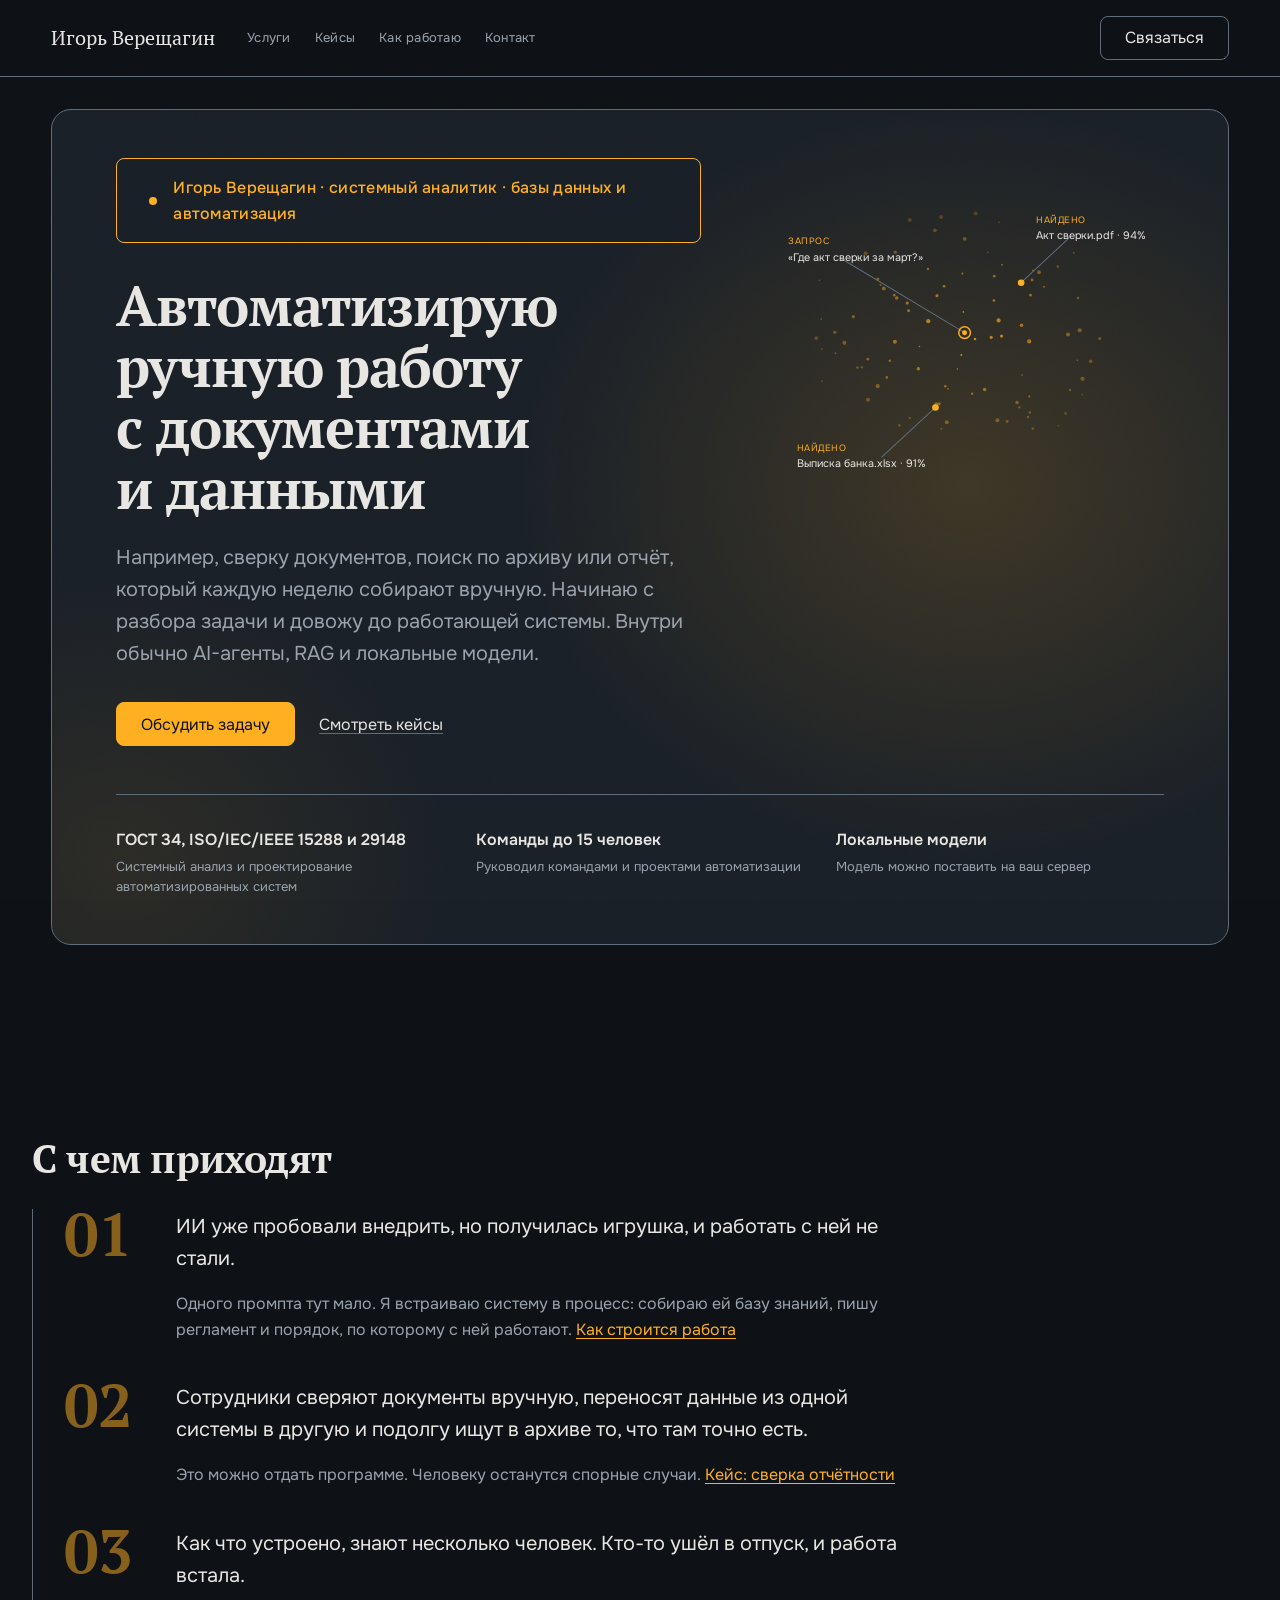
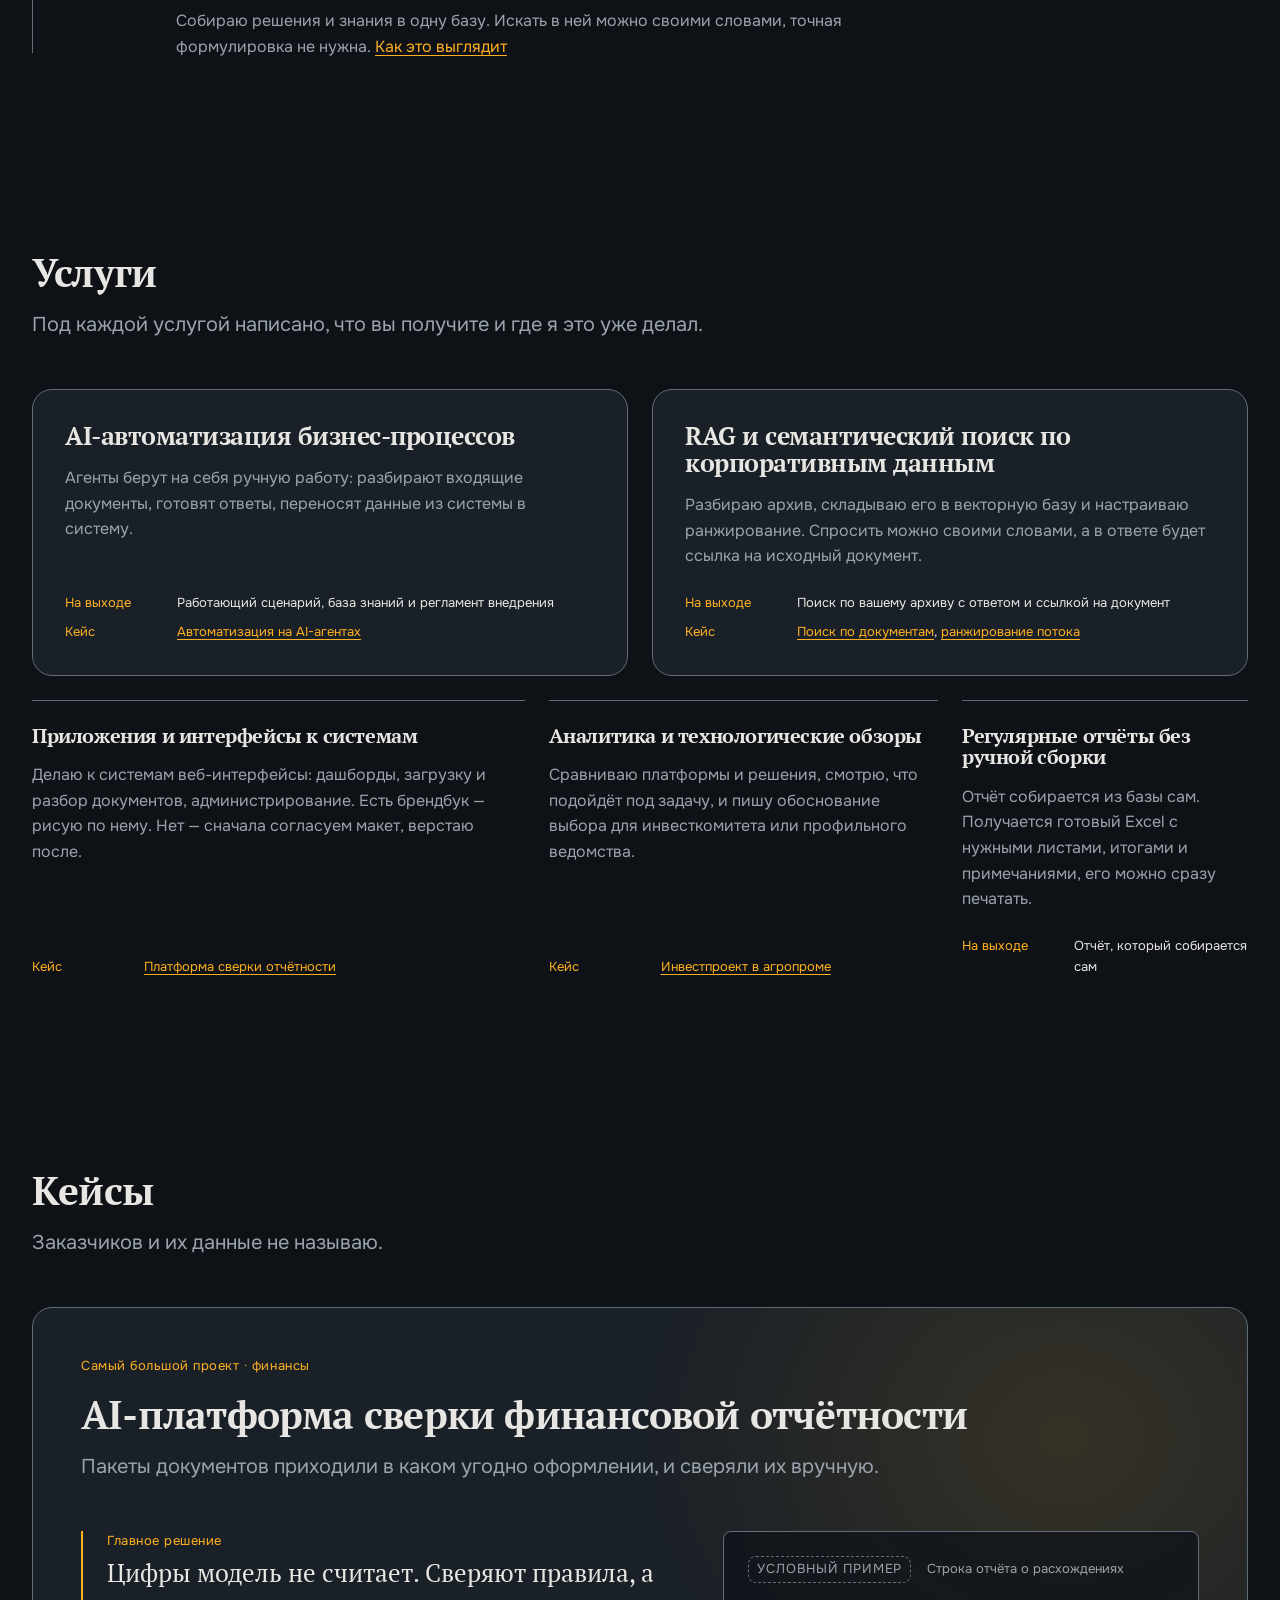
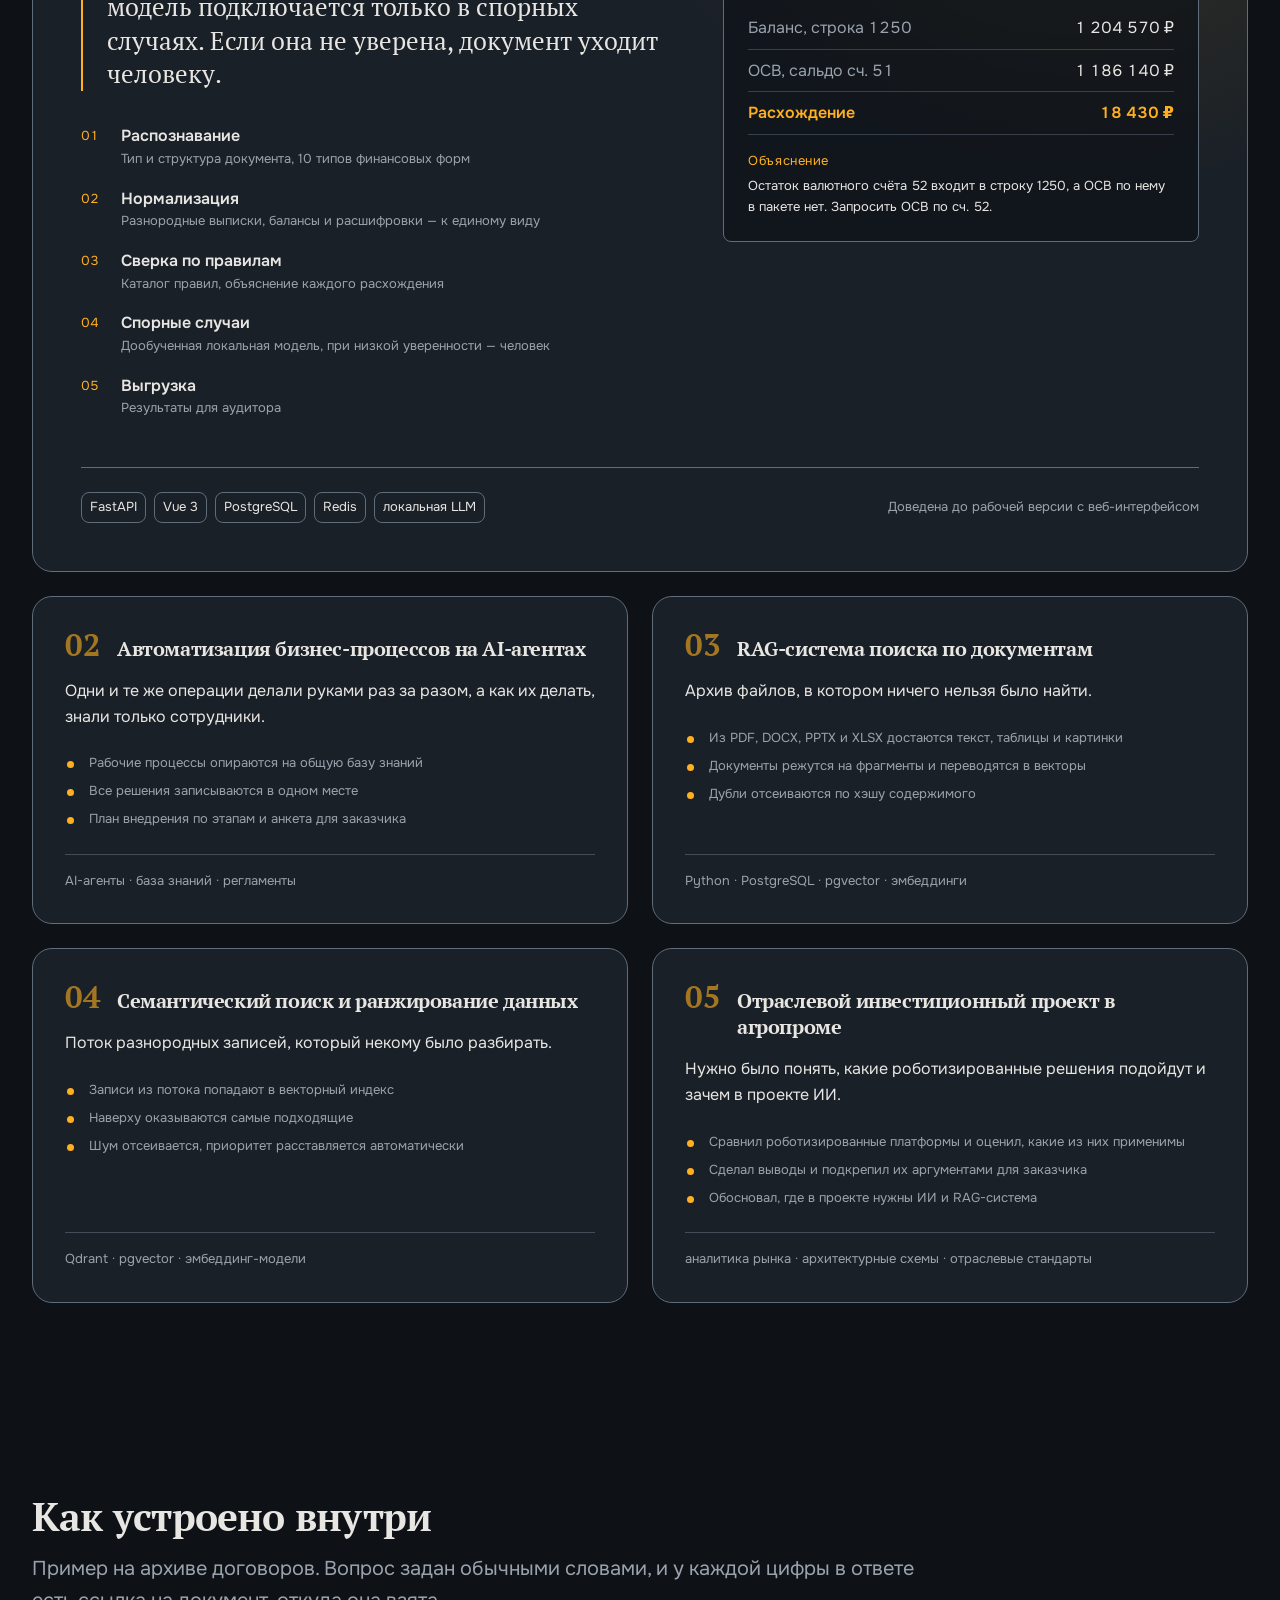
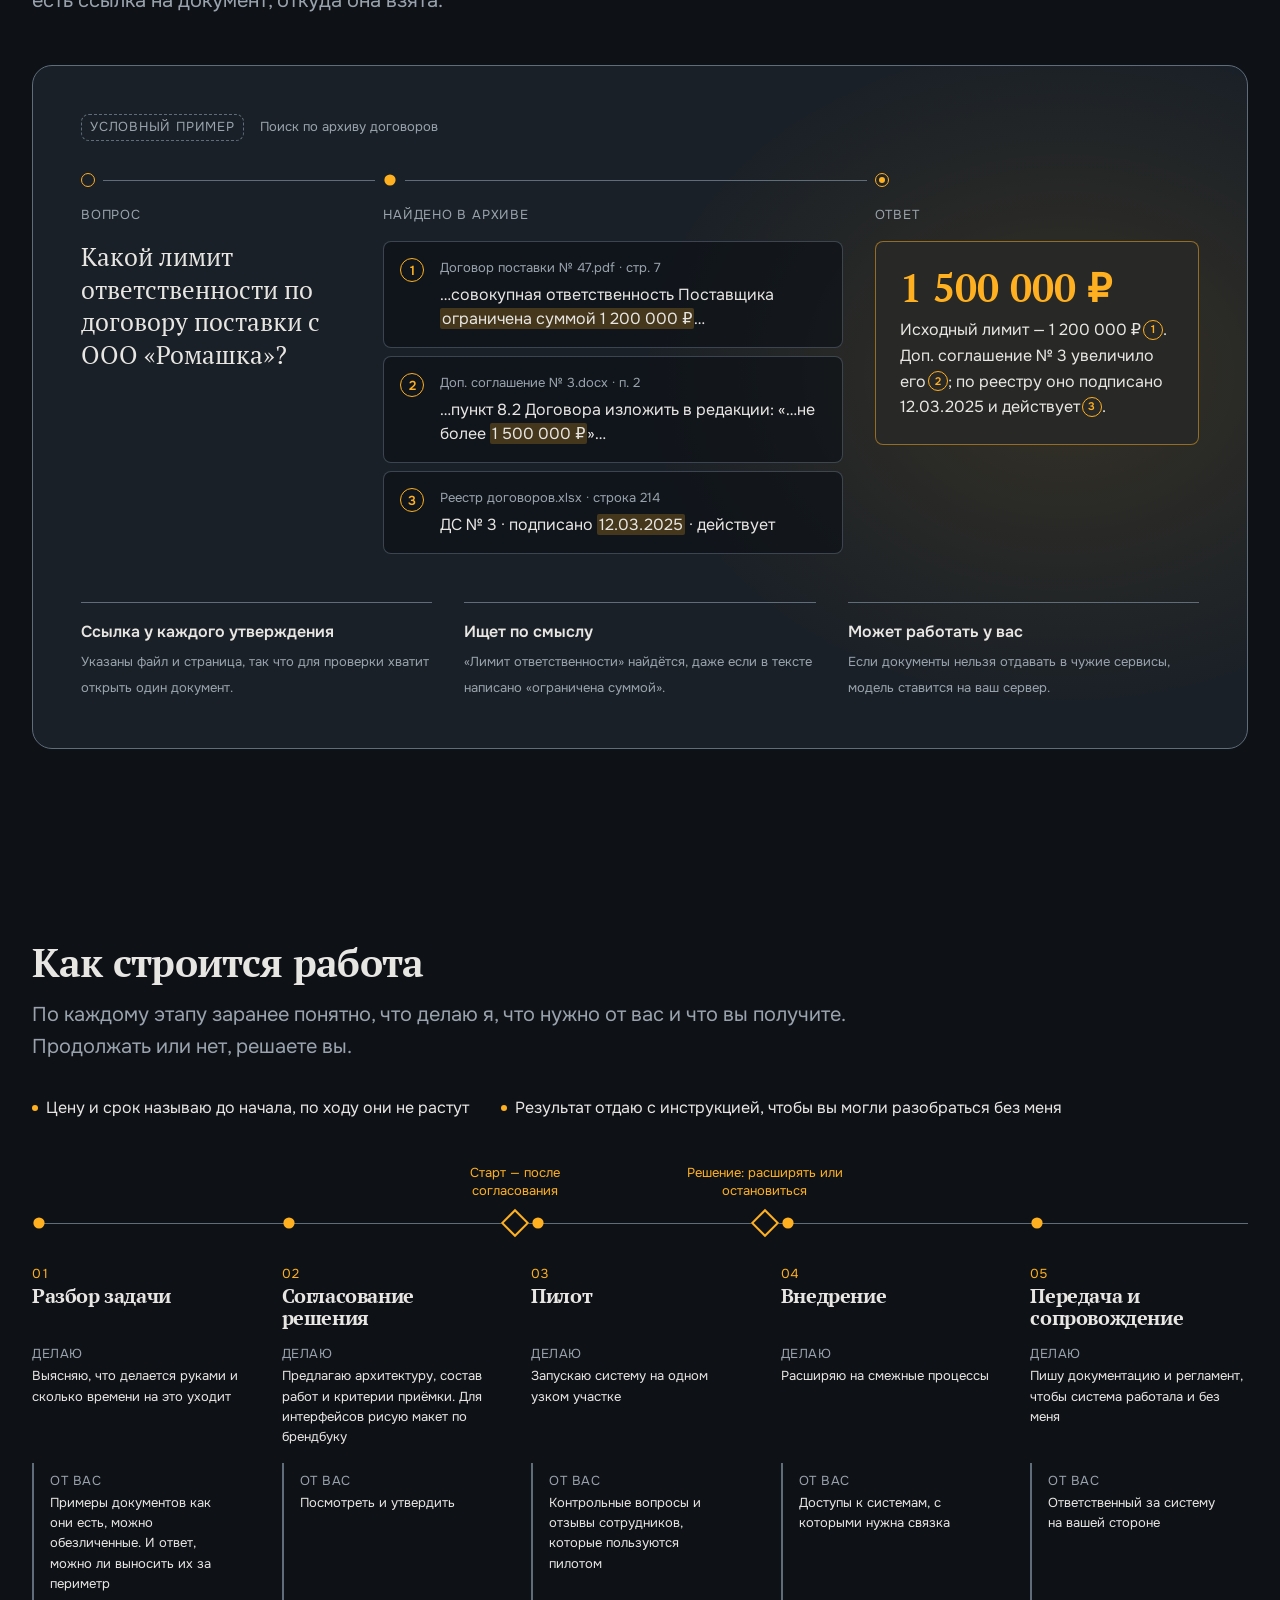
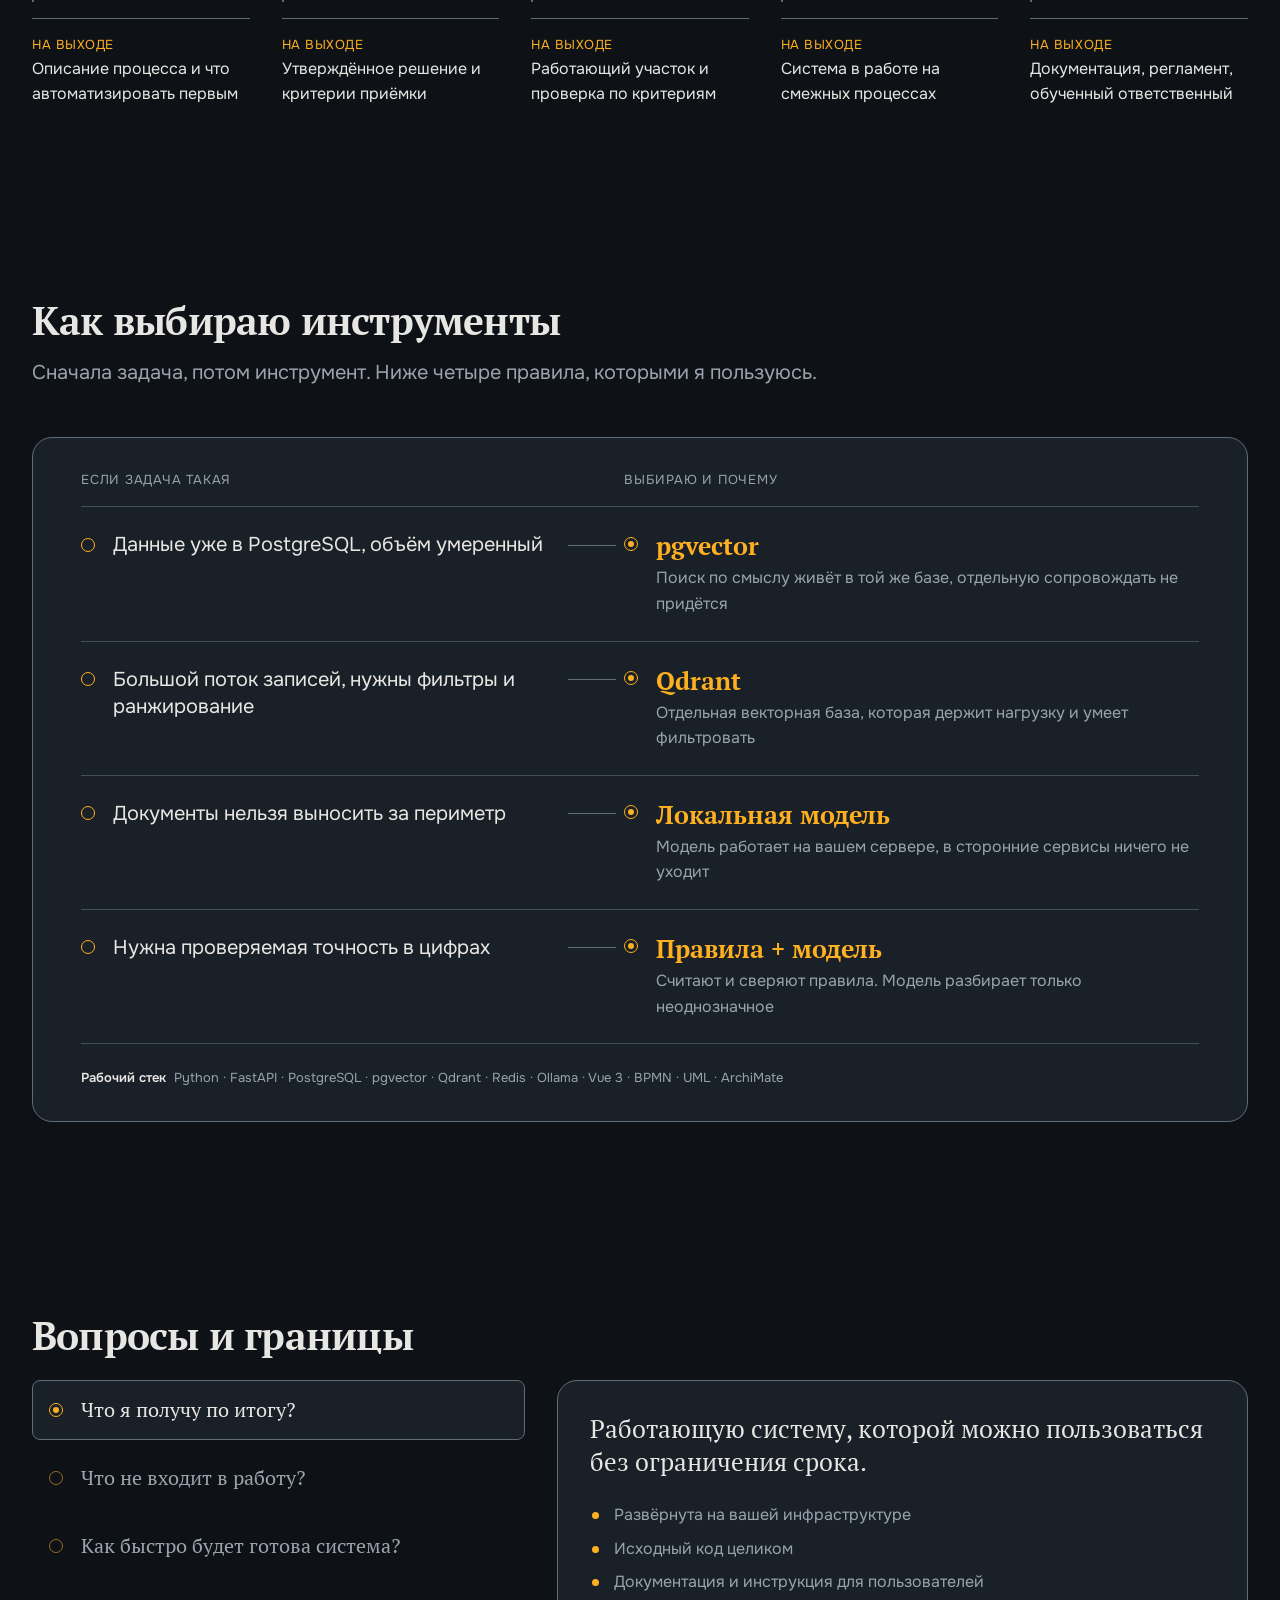
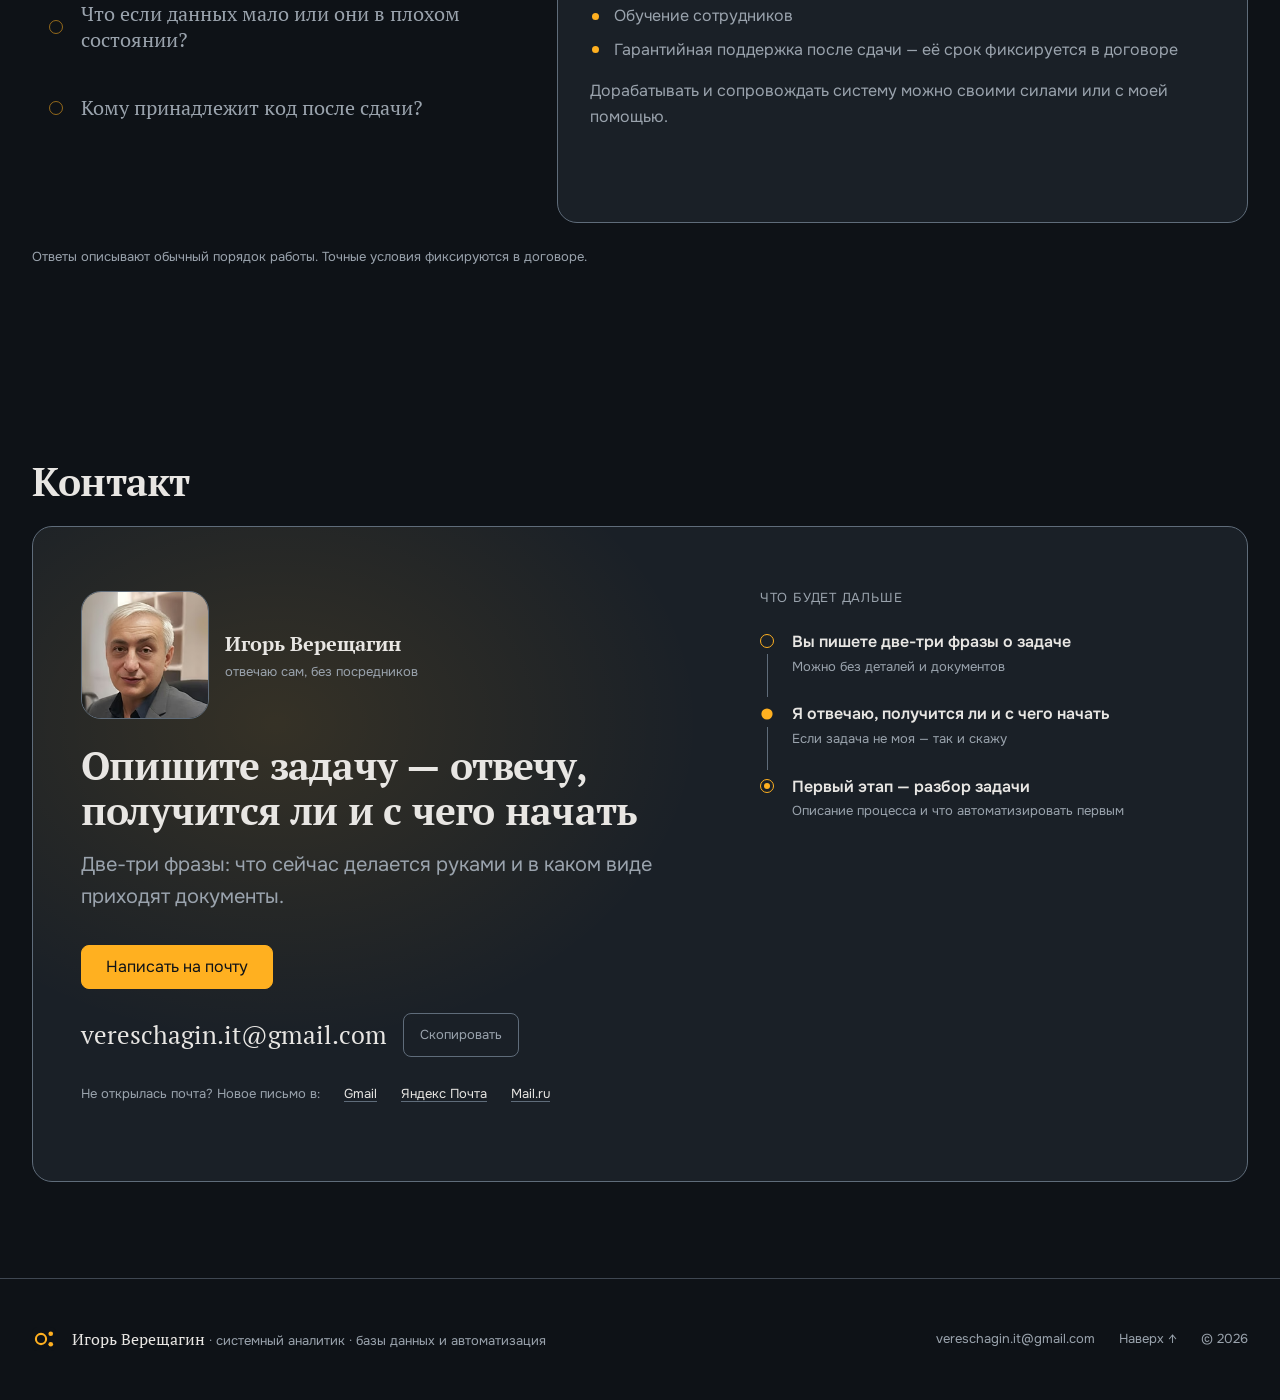
==== commit 7c74b431: "Тексты витрины в живой редакции, превью ссылки с новой ролью" ====
--- a/index.html
+++ b/index.html
@@ -4,9 +4,9 @@
   <meta charset="utf-8">
   <meta name="viewport" content="width=device-width, initial-scale=1">
   <title>Игорь Верещагин — автоматизация работы с документами и данными</title>
-  <meta name="description" content="Системный аналитик: базы данных и автоматизация. Сверка документов, поиск по архивам, регулярные отчёты — на AI-агентах, RAG и локальных моделях. Кейсы и порядок работы.">
+  <meta name="description" content="Игорь Верещагин, системный аналитик. Делаю программы, которые сверяют документы, ищут по архиву и сами собирают отчёты. Работаю с AI-агентами, RAG и локальными моделями.">
   <meta property="og:title" content="Игорь Верещагин — автоматизация работы с документами и данными">
-  <meta property="og:description" content="Сверка документов, поиск по архивам, регулярные отчёты — на AI-агентах, RAG и локальных моделях.">
+  <meta property="og:description" content="Программы, которые сверяют документы, ищут по архиву и сами собирают отчёты.">
   <!-- og:image, og:url и canonical — абсолютные адреса: часть мессенджеров относительный путь
        не подхватывает. Сменится домен — заменить `https://stars-rock.github.io` во всех трёх. -->
   <link rel="canonical" href="https://stars-rock.github.io/">
@@ -47,7 +47,7 @@
         <div class="hero__content">
           <p class="hero__eyebrow">Игорь Верещагин · системный аналитик · базы данных и автоматизация</p>
           <h1 id="hero-title" class="hero__title">Автоматизирую ручную работу с документами и данными</h1>
-          <p class="hero__lead">Сверка документов, поиск по архивам, регулярные отчёты — на AI-агентах, RAG-системах и локальных моделях. От разбора задачи до работающей системы.</p>
+          <p class="hero__lead">Например, сверку документов, поиск по архиву или отчёт, который каждую неделю собирают вручную. Начинаю с разбора задачи и довожу до работающей системы. Внутри обычно AI-агенты, RAG и локальные модели.</p>
           <div class="hero__actions">
             <a class="button button--accent" href="#contact">Обсудить задачу</a>
             <a class="hero__link" href="#cases">Смотреть кейсы</a>
@@ -167,8 +167,8 @@
         </figure>
         <ul class="hero__facts" role="list">
           <li><strong>ГОСТ 34, ISO/IEC/IEEE 15288 и 29148</strong><span>Системный анализ и проектирование автоматизированных систем</span></li>
-          <li><strong>Команды до 15 человек</strong><span>Управление командами и проектами автоматизации</span></li>
-          <li><strong>Локальные модели</strong><span>Обработка на вашем сервере, документы не уходят наружу</span></li>
+          <li><strong>Команды до 15 человек</strong><span>Руководил командами и проектами автоматизации</span></li>
+          <li><strong>Локальные модели</strong><span>Модель можно поставить на ваш сервер</span></li>
         </ul>
       </div>
     </section>
@@ -179,22 +179,22 @@
         <li class="problems__row reveal">
           <span class="problems__num" aria-hidden="true">01</span>
           <div class="problems__body">
-            <p class="problems__pain">Уже пробовали внедрить ИИ — получили игрушку, а не рабочий инструмент.</p>
-            <p class="problems__change"><span class="problems__label">Что меняется</span>Система встроена в процесс: у неё есть база знаний, регламент и понятный порядок работы, а не один промпт. <a href="#process">Как строится работа</a></p>
+            <p class="problems__pain">ИИ уже пробовали внедрить, но получилась игрушка, и работать с ней не стали.</p>
+            <p class="problems__change">Одного промпта тут мало. Я встраиваю систему в процесс: собираю ей базу знаний, пишу регламент и порядок, по которому с ней работают. <a href="#process">Как строится работа</a></p>
           </div>
         </li>
         <li class="problems__row reveal">
           <span class="problems__num" aria-hidden="true">02</span>
           <div class="problems__body">
-            <p class="problems__pain">Сотрудники вручную сверяют документы, переносят данные между системами, ищут в архивах то, что там точно есть.</p>
-            <p class="problems__change"><span class="problems__label">Что меняется</span>Сверку, перенос и поиск делает система, человек разбирает только спорное. <a href="#cases">Кейс: сверка отчётности</a></p>
+            <p class="problems__pain">Сотрудники сверяют документы вручную, переносят данные из одной системы в другую и подолгу ищут в архиве то, что там точно есть.</p>
+            <p class="problems__change">Это можно отдать программе. Человеку останутся спорные случаи. <a href="#cases">Кейс: сверка отчётности</a></p>
           </div>
         </li>
         <li class="problems__row reveal">
           <span class="problems__num" aria-hidden="true">03</span>
           <div class="problems__body">
-            <p class="problems__pain">Процессы и знания держатся в головах конкретных людей, а не в системе.</p>
-            <p class="problems__change"><span class="problems__label">Что меняется</span>Решения и знания собраны в одной базе, по которой ищут по смыслу, а не по точным словам. <a href="#inside">Как это выглядит</a></p>
+            <p class="problems__pain">Как что устроено, знают несколько человек. Кто-то ушёл в отпуск, и работа встала.</p>
+            <p class="problems__change">Собираю решения и знания в одну базу. Искать в ней можно своими словами, точная формулировка не нужна. <a href="#inside">Как это выглядит</a></p>
           </div>
         </li>
       </ul>
@@ -202,11 +202,11 @@
 
     <section class="section" id="services" aria-labelledby="services-title">
       <h2 id="services-title">Услуги</h2>
-      <p class="section__lead">Пять направлений: что вы получаете на выходе и где это уже сделано.</p>
+      <p class="section__lead">Под каждой услугой написано, что вы получите и где я это уже делал.</p>
       <ul class="bento" role="list">
         <li class="bento__item bento__item--large reveal">
           <h3>AI-автоматизация бизнес-процессов</h3>
-          <p>Агенты и сценарии, которые замещают ручные операции: разбор входящих документов, подготовка ответов, перенос данных между системами.</p>
+          <p>Агенты берут на себя ручную работу: разбирают входящие документы, готовят ответы, переносят данные из системы в систему.</p>
           <dl class="bento__meta">
             <div><dt>На выходе</dt><dd>Работающий сценарий, база знаний и регламент внедрения</dd></div>
             <div><dt>Кейс</dt><dd><a href="#case-agents">Автоматизация на AI-агентах</a></dd></div>
@@ -214,7 +214,7 @@
         </li>
         <li class="bento__item bento__item--large reveal">
           <h3>RAG и семантический поиск по корпоративным данным</h3>
-          <p>Поиск, который понимает смысл запроса, а не совпадение слов: разбор архивов, векторная база, ранжирование, ответы со ссылкой на исходный документ.</p>
+          <p>Разбираю архив, складываю его в векторную базу и настраиваю ранжирование. Спросить можно своими словами, а в ответе будет ссылка на исходный документ.</p>
           <dl class="bento__meta">
             <div><dt>На выходе</dt><dd>Поиск по вашему архиву с ответом и ссылкой на документ</dd></div>
             <div><dt>Кейс</dt><dd><a href="#case-rag">Поиск по документам</a>, <a href="#case-ranking">ранжирование потока</a></dd></div>
@@ -222,21 +222,21 @@
         </li>
         <li class="bento__item bento__item--small bento__item--wide reveal">
           <h3>Приложения и интерфейсы к системам</h3>
-          <p>Веб-интерфейсы к собственным системам: дашборды, загрузка и разбор документов, администрирование. Дизайн — по вашему брендбуку или по макету, утверждённому до вёрстки.</p>
+          <p>Делаю к системам веб-интерфейсы: дашборды, загрузку и разбор документов, администрирование. Есть брендбук — рисую по нему. Нет — сначала согласуем макет, верстаю после.</p>
           <dl class="bento__meta">
             <div><dt>Кейс</dt><dd><a href="#case-finance">Платформа сверки отчётности</a></dd></div>
           </dl>
         </li>
         <li class="bento__item bento__item--small reveal">
           <h3>Аналитика и технологические обзоры</h3>
-          <p>Сравнение платформ и решений, оценка применимости под задачу, аргументация выбора для инвесткомитета или профильных ведомств.</p>
+          <p>Сравниваю платформы и решения, смотрю, что подойдёт под задачу, и пишу обоснование выбора для инвесткомитета или профильного ведомства.</p>
           <dl class="bento__meta">
             <div><dt>Кейс</dt><dd><a href="#case-agro">Инвестпроект в агропроме</a></dd></div>
           </dl>
         </li>
         <li class="bento__item bento__item--small bento__item--narrow reveal">
           <h3>Регулярные отчёты без ручной сборки</h3>
-          <p>Данные из базы сами складываются в готовый Excel: структура листов, итоги, примечания, выгрузка под печать.</p>
+          <p>Отчёт собирается из базы сам. Получается готовый Excel с нужными листами, итогами и примечаниями, его можно сразу печатать.</p>
           <dl class="bento__meta">
             <div><dt>На выходе</dt><dd>Отчёт, который собирается сам</dd></div>
           </dl>
@@ -246,18 +246,18 @@
 
     <section class="section" id="cases" aria-labelledby="cases-title">
       <h2 id="cases-title">Кейсы</h2>
-      <p class="section__lead">Кейсы обезличены: заказчики и их данные не называются.</p>
+      <p class="section__lead">Заказчиков и их данные не называю.</p>
       <ul class="cases" role="list">
         <li class="case-featured reveal" id="case-finance">
-          <p class="case-featured__kicker">Флагманский кейс · финансы</p>
+          <p class="case-featured__kicker">Самый большой проект · финансы</p>
           <h3>AI-платформа сверки финансовой отчётности</h3>
-          <p class="case-featured__problem">Пакеты документов в произвольном оформлении сверялись вручную.</p>
+          <p class="case-featured__problem">Пакеты документов приходили в каком угодно оформлении, и сверяли их вручную.</p>
 
           <div class="case-featured__grid">
             <div class="case-featured__main">
               <div class="case-decision">
-                <span class="case__label">Ключевое решение</span>
-                <p>Модель не считает цифры. Сверку делают правила, модель подключается только на спорных случаях, а если не уверена — документ уходит человеку.</p>
+                <span class="case__label">Главное решение</span>
+                <p>Цифры модель не считает. Сверяют правила, а модель подключается только в спорных случаях. Если она не уверена, документ уходит человеку.</p>
               </div>
               <ol class="case-flow">
                 <li><strong>Распознавание</strong><span>Тип и структура документа, 10 типов финансовых форм</span></li>
@@ -293,11 +293,11 @@
 
         <li class="case-card reveal" id="case-agents">
           <div class="case-card__head"><span class="case-card__num" aria-hidden="true">02</span><h3>Автоматизация бизнес-процессов на AI-агентах</h3></div>
-          <p class="case-card__problem"><span class="sr-only">Задача: </span>Повторяющиеся операции и знания, которые жили только в головах сотрудников.</p>
+          <p class="case-card__problem"><span class="sr-only">Задача: </span>Одни и те же операции делали руками раз за разом, а как их делать, знали только сотрудники.</p>
           <ul class="dots" role="list" aria-label="Сделано">
-            <li>Рабочие процессы с единой базой знаний</li>
-            <li>Фиксация решений в одном месте</li>
-            <li>Поэтапный план внедрения и анкетирование заказчика</li>
+            <li>Рабочие процессы опираются на общую базу знаний</li>
+            <li>Все решения записываются в одном месте</li>
+            <li>План внедрения по этапам и анкета для заказчика</li>
           </ul>
           <p class="case-card__stack"><span class="sr-only">Стек: </span>AI-агенты · база знаний · регламенты</p>
         </li>
@@ -306,9 +306,9 @@
           <div class="case-card__head"><span class="case-card__num" aria-hidden="true">03</span><h3>RAG-система поиска по документам</h3></div>
           <p class="case-card__problem"><span class="sr-only">Задача: </span>Архив файлов, в котором ничего нельзя было найти.</p>
           <ul class="dots" role="list" aria-label="Сделано">
-            <li>Разбор PDF, DOCX, PPTX и XLSX с извлечением текста, таблиц и изображений</li>
-            <li>Нарезка на фрагменты и векторизация</li>
-            <li>Дедупликация по хэшу содержимого</li>
+            <li>Из PDF, DOCX, PPTX и XLSX достаются текст, таблицы и картинки</li>
+            <li>Документы режутся на фрагменты и переводятся в векторы</li>
+            <li>Дубли отсеиваются по хэшу содержимого</li>
           </ul>
           <p class="case-card__stack"><span class="sr-only">Стек: </span>Python · PostgreSQL · pgvector · эмбеддинги</p>
         </li>
@@ -317,20 +317,20 @@
           <div class="case-card__head"><span class="case-card__num" aria-hidden="true">04</span><h3>Семантический поиск и ранжирование данных</h3></div>
           <p class="case-card__problem"><span class="sr-only">Задача: </span>Поток разнородных записей, который некому было разбирать.</p>
           <ul class="dots" role="list" aria-label="Сделано">
-            <li>Векторное индексирование потока</li>
-            <li>Ранжирование по релевантности</li>
-            <li>Автоматическая приоритизация и отсев шума</li>
+            <li>Записи из потока попадают в векторный индекс</li>
+            <li>Наверху оказываются самые подходящие</li>
+            <li>Шум отсеивается, приоритет расставляется автоматически</li>
           </ul>
           <p class="case-card__stack"><span class="sr-only">Стек: </span>Qdrant · pgvector · эмбеддинг-модели</p>
         </li>
 
         <li class="case-card reveal" id="case-agro">
           <div class="case-card__head"><span class="case-card__num" aria-hidden="true">05</span><h3>Отраслевой инвестиционный проект в агропроме</h3></div>
-          <p class="case-card__problem"><span class="sr-only">Задача: </span>Понять, какие роботизированные решения применимы и зачем в проекте ИИ.</p>
+          <p class="case-card__problem"><span class="sr-only">Задача: </span>Нужно было понять, какие роботизированные решения подойдут и зачем в проекте ИИ.</p>
           <ul class="dots" role="list" aria-label="Сделано">
-            <li>Обзоры роботизированных платформ: сравнение решений и оценка применимости</li>
-            <li>Выводы и аргументация для заказчика</li>
-            <li>Обоснование применения ИИ и RAG-системы в контуре проекта</li>
+            <li>Сравнил роботизированные платформы и оценил, какие из них применимы</li>
+            <li>Сделал выводы и подкрепил их аргументами для заказчика</li>
+            <li>Обосновал, где в проекте нужны ИИ и RAG-система</li>
           </ul>
           <p class="case-card__stack"><span class="sr-only">Стек: </span>аналитика рынка · архитектурные схемы · отраслевые стандарты</p>
         </li>
@@ -339,7 +339,7 @@
 
     <section class="section" id="inside" aria-labelledby="inside-title">
       <h2 id="inside-title">Как устроено внутри</h2>
-      <p class="section__lead">Сотрудник спрашивает обычными словами — система находит нужные места в архиве и отвечает со ссылкой на каждый документ.</p>
+      <p class="section__lead">Пример на архиве договоров. Вопрос задан обычными словами, и у каждой цифры в ответе есть ссылка на документ, откуда она взята.</p>
       <figure class="demo reveal">
         <figcaption class="demo__head">
           <span class="chip">Условный пример</span>
@@ -396,34 +396,34 @@
         </ol>
 
         <ul class="demo__notes" role="list">
-          <li><strong>Ссылка у каждого утверждения</strong><span>Файл и страница — ответ проверяется открытием одного документа.</span></li>
+          <li><strong>Ссылка у каждого утверждения</strong><span>Указаны файл и страница, так что для проверки хватит открыть один документ.</span></li>
           <li><strong>Ищет по смыслу</strong><span>«Лимит ответственности» найдётся, даже если в тексте написано «ограничена суммой».</span></li>
-          <li><strong>Может работать у вас</strong><span>Модель ставится на ваш сервер — документы не уходят в сторонние сервисы.</span></li>
+          <li><strong>Может работать у вас</strong><span>Если документы нельзя отдавать в чужие сервисы, модель ставится на ваш сервер.</span></li>
         </ul>
       </figure>
     </section>
 
     <section class="section" id="process" aria-labelledby="process-title">
       <h2 id="process-title">Как строится работа</h2>
-      <p class="section__lead">На каждом этапе видно, что делаю я, что нужно от вас и что остаётся у вас. Решения о продолжении — за вами.</p>
+      <p class="section__lead">По каждому этапу заранее понятно, что делаю я, что нужно от вас и что вы получите. Продолжать или нет, решаете вы.</p>
       <ul class="terms" role="list">
-        <li>Твёрдая цена и срок — смета по ходу работы не растёт</li>
-        <li>Результат сдаётся с инструкцией, а не «чёрным ящиком»</li>
+        <li>Цену и срок называю до начала, по ходу они не растут</li>
+        <li>Результат отдаю с инструкцией, чтобы вы могли разобраться без меня</li>
       </ul>
 
       <ol class="stages reveal">
         <li class="stages__step">
           <span class="stages__dot" aria-hidden="true"></span>
           <span class="stages__num">01</span><h3>Разбор задачи</h3>
-          <p class="stages__block"><span>Делаю</span>Выясняю, что делается руками и сколько это стоит времени</p>
-          <p class="stages__block stages__block--you"><span>От вас</span>Примеры документов в том виде, в каком они приходят (можно обезличить); можно ли выносить их за периметр</p>
+          <p class="stages__block"><span>Делаю</span>Выясняю, что делается руками и сколько времени на это уходит</p>
+          <p class="stages__block stages__block--you"><span>От вас</span>Примеры документов как они есть, можно обезличенные. И ответ, можно ли выносить их за периметр</p>
           <p class="stages__block stages__block--out"><span>На выходе</span>Описание процесса и что автоматизировать первым</p>
         </li>
         <li class="stages__step">
           <span class="stages__dot" aria-hidden="true"></span>
           <span class="stages__num">02</span><h3>Согласование решения</h3>
-          <p class="stages__block"><span>Делаю</span>Архитектура, состав работ, критерии приёмки; для интерфейсов — макет по брендбуку</p>
-          <p class="stages__block stages__block--you"><span>От вас</span>Утвердить решение и критерии приёмки</p>
+          <p class="stages__block"><span>Делаю</span>Предлагаю архитектуру, состав работ и критерии приёмки. Для интерфейсов рисую макет по брендбуку</p>
+          <p class="stages__block stages__block--you"><span>От вас</span>Посмотреть и утвердить</p>
           <p class="stages__block stages__block--out"><span>На выходе</span>Утверждённое решение и критерии приёмки</p>
         </li>
         <li class="stages__step">
@@ -447,7 +447,7 @@
         <li class="stages__step">
           <span class="stages__dot" aria-hidden="true"></span>
           <span class="stages__num">05</span><h3>Передача и сопровождение</h3>
-          <p class="stages__block"><span>Делаю</span>Документация и регламент, чтобы система жила без автора</p>
+          <p class="stages__block"><span>Делаю</span>Пишу документацию и регламент, чтобы система работала и без меня</p>
           <p class="stages__block stages__block--you"><span>От вас</span>Ответственный за систему на вашей стороне</p>
           <p class="stages__block stages__block--out"><span>На выходе</span>Документация, регламент, обученный ответственный</p>
         </li>
@@ -456,14 +456,14 @@
 
     <section class="section" id="stack" aria-labelledby="stack-title">
       <h2 id="stack-title">Как выбираю инструменты</h2>
-      <p class="section__lead">Инструмент следует из задачи, а не наоборот. Четыре правила, по которым делается выбор.</p>
+      <p class="section__lead">Сначала задача, потом инструмент. Ниже четыре правила, которыми я пользуюсь.</p>
       <div class="picks reveal">
         <div class="picks__legend" aria-hidden="true"><span>Если задача такая</span><span>Выбираю и почему</span></div>
         <dl class="picks__list">
-          <div class="picks__row"><dt class="picks__when"><span class="mark mark--ring" aria-hidden="true"></span>Данные уже в PostgreSQL, объём умеренный</dt><dd class="picks__pick"><span class="mark mark--end" aria-hidden="true"></span><span class="picks__name">pgvector</span><span class="picks__why">Поиск по смыслу рядом с остальными данными — без отдельной базы, которую нужно сопровождать</span></dd></div>
-          <div class="picks__row"><dt class="picks__when"><span class="mark mark--ring" aria-hidden="true"></span>Большой поток записей, нужны фильтры и ранжирование</dt><dd class="picks__pick"><span class="mark mark--end" aria-hidden="true"></span><span class="picks__name">Qdrant</span><span class="picks__why">Отдельная векторная база под нагрузку и фильтрацию</span></dd></div>
+          <div class="picks__row"><dt class="picks__when"><span class="mark mark--ring" aria-hidden="true"></span>Данные уже в PostgreSQL, объём умеренный</dt><dd class="picks__pick"><span class="mark mark--end" aria-hidden="true"></span><span class="picks__name">pgvector</span><span class="picks__why">Поиск по смыслу живёт в той же базе, отдельную сопровождать не придётся</span></dd></div>
+          <div class="picks__row"><dt class="picks__when"><span class="mark mark--ring" aria-hidden="true"></span>Большой поток записей, нужны фильтры и ранжирование</dt><dd class="picks__pick"><span class="mark mark--end" aria-hidden="true"></span><span class="picks__name">Qdrant</span><span class="picks__why">Отдельная векторная база, которая держит нагрузку и умеет фильтровать</span></dd></div>
           <div class="picks__row"><dt class="picks__when"><span class="mark mark--ring" aria-hidden="true"></span>Документы нельзя выносить за периметр</dt><dd class="picks__pick"><span class="mark mark--end" aria-hidden="true"></span><span class="picks__name">Локальная модель</span><span class="picks__why">Модель работает на вашем сервере, в сторонние сервисы ничего не уходит</span></dd></div>
-          <div class="picks__row"><dt class="picks__when"><span class="mark mark--ring" aria-hidden="true"></span>Нужна проверяемая точность в цифрах</dt><dd class="picks__pick"><span class="mark mark--end" aria-hidden="true"></span><span class="picks__name">Правила + модель</span><span class="picks__why">Расчёты и сверку делают правила, модель — только разбор неоднозначного</span></dd></div>
+          <div class="picks__row"><dt class="picks__when"><span class="mark mark--ring" aria-hidden="true"></span>Нужна проверяемая точность в цифрах</dt><dd class="picks__pick"><span class="mark mark--end" aria-hidden="true"></span><span class="picks__name">Правила + модель</span><span class="picks__why">Считают и сверяют правила. Модель разбирает только неоднозначное</span></dd></div>
         </dl>
         <p class="picks__stack"><b>Рабочий стек</b>Python · FastAPI · PostgreSQL · pgvector · Qdrant · Redis · Ollama · Vue 3 · BPMN · UML · ArchiMate</p>
       </div>
@@ -511,14 +511,14 @@
                 <div><dt>Разбор одного типа документов или регулярный отчёт</dt><dd>от нескольких дней до двух недель</dd></div>
                 <div><dt>Система со сверкой или поиском и интерфейсом</dt><dd>от двух до четырёх месяцев</dd></div>
               </dl>
-              <p>Первый работающий результат вы видите на пилоте, а не в конце. Сроки зависят и от того, насколько ваши специалисты доступны на первом этапе.</p>
+              <p>Первый работающий результат вы увидите уже на пилоте. Сроки зависят и от того, насколько ваши специалисты доступны на первом этапе.</p>
             </div>
           </div>
           <div class="faq-tabs__panel" role="tabpanel" id="faq-p4" aria-labelledby="faq-t4" tabindex="0">
             <h3 class="faq-tabs__title">Что если данных мало или они в плохом состоянии?</h3>
             <p class="faq-tabs__lead">Это выясняется до начала разработки — на ваших примерах.</p>
             <div class="faq-tabs__body">
-              <p>Я смотрю примеры и прямо говорю, что из них получится. Точность не обещаю словами — собираем контрольный набор документов с известными ответами и проверяем на нём: на чистых данных система не должна находить лишнего, на проблемных — не должна ничего пропускать.</p>
+              <p>Я смотрю примеры и прямо говорю, что из них получится. Точность словами не обещаю. Мы собираем контрольный набор документов, где ответы уже известны, и проверяем систему на нём. На чистых данных она не должна находить лишнего, а на проблемных — ничего пропускать.</p>
               <div><h4 class="faq-tabs__sub">Конфиденциальность</h4><p>Примеры можно обезличить. Ваши данные, правила и описания процессов я не передаю третьим лицам и не использую в работе для других заказчиков; если в документах есть персональные данные — работа идёт по вашему поручению на их обработку.</p></div>
             </div>
           </div>
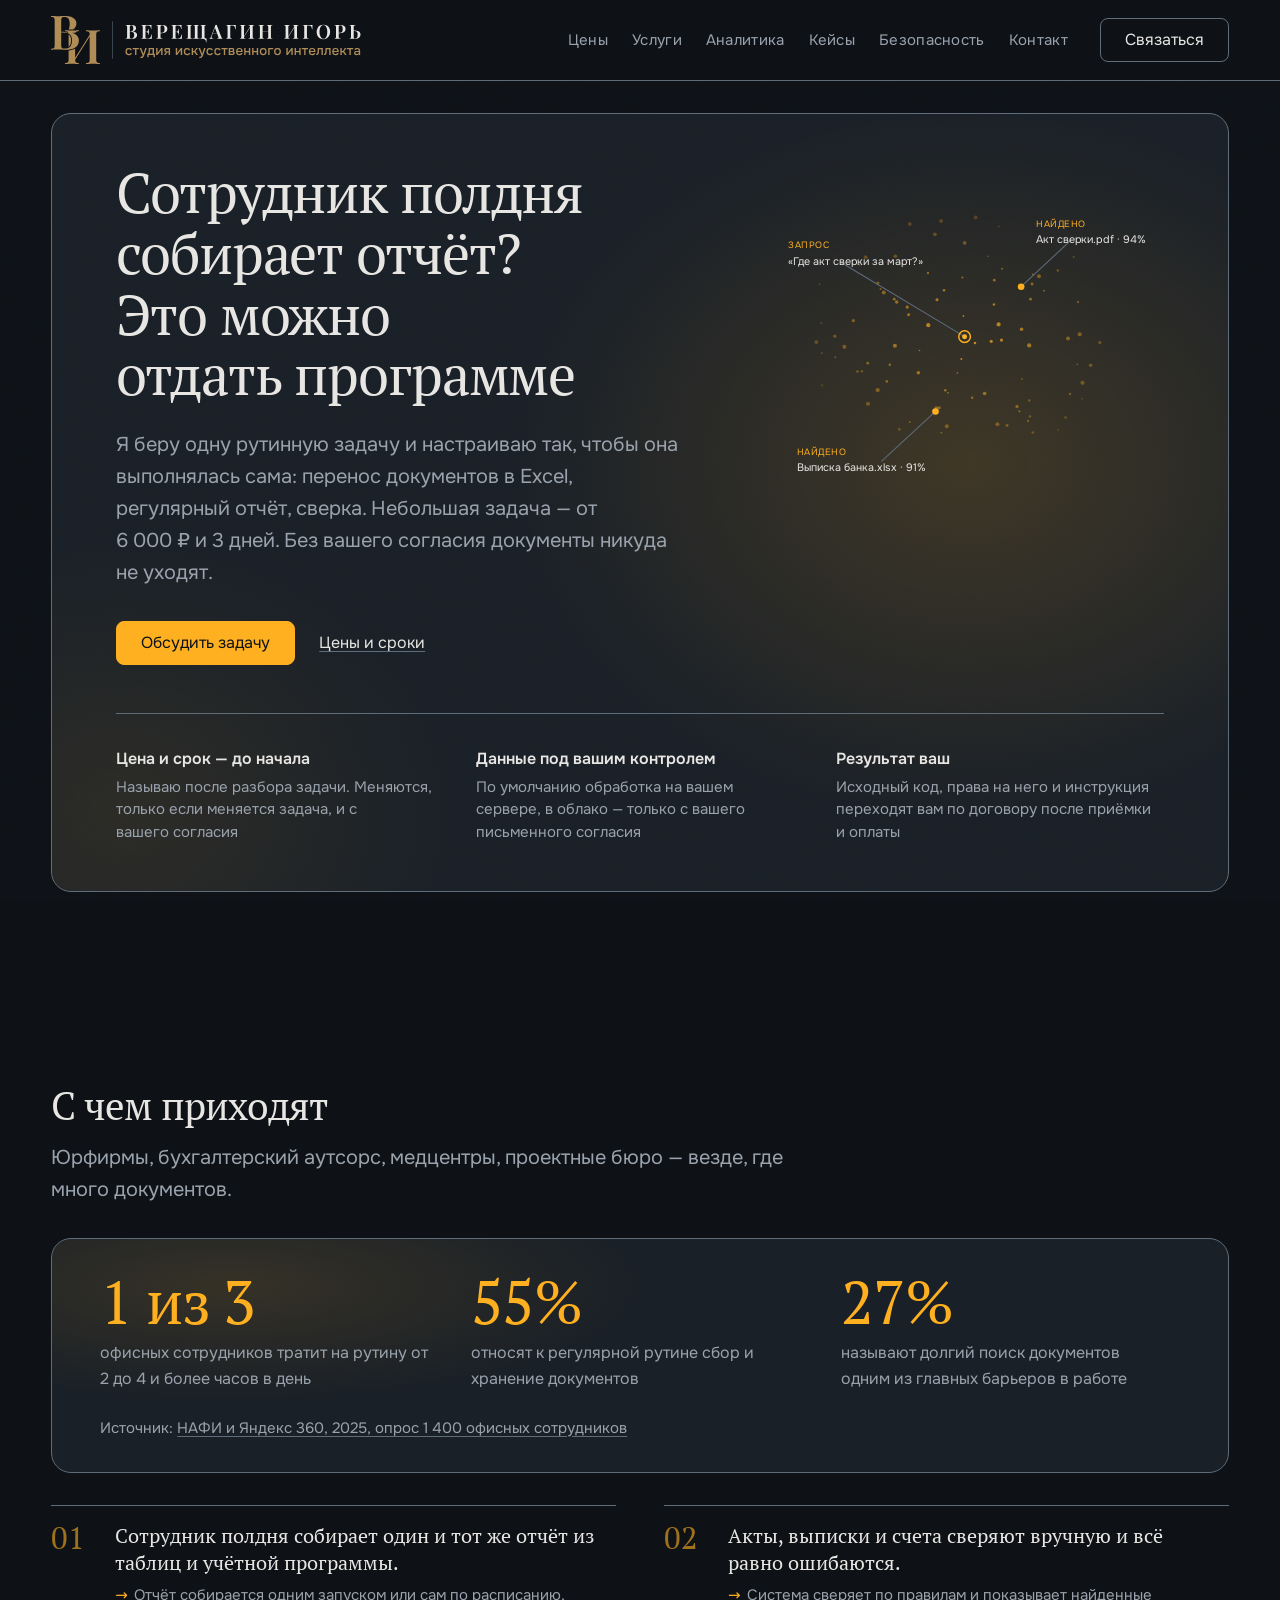
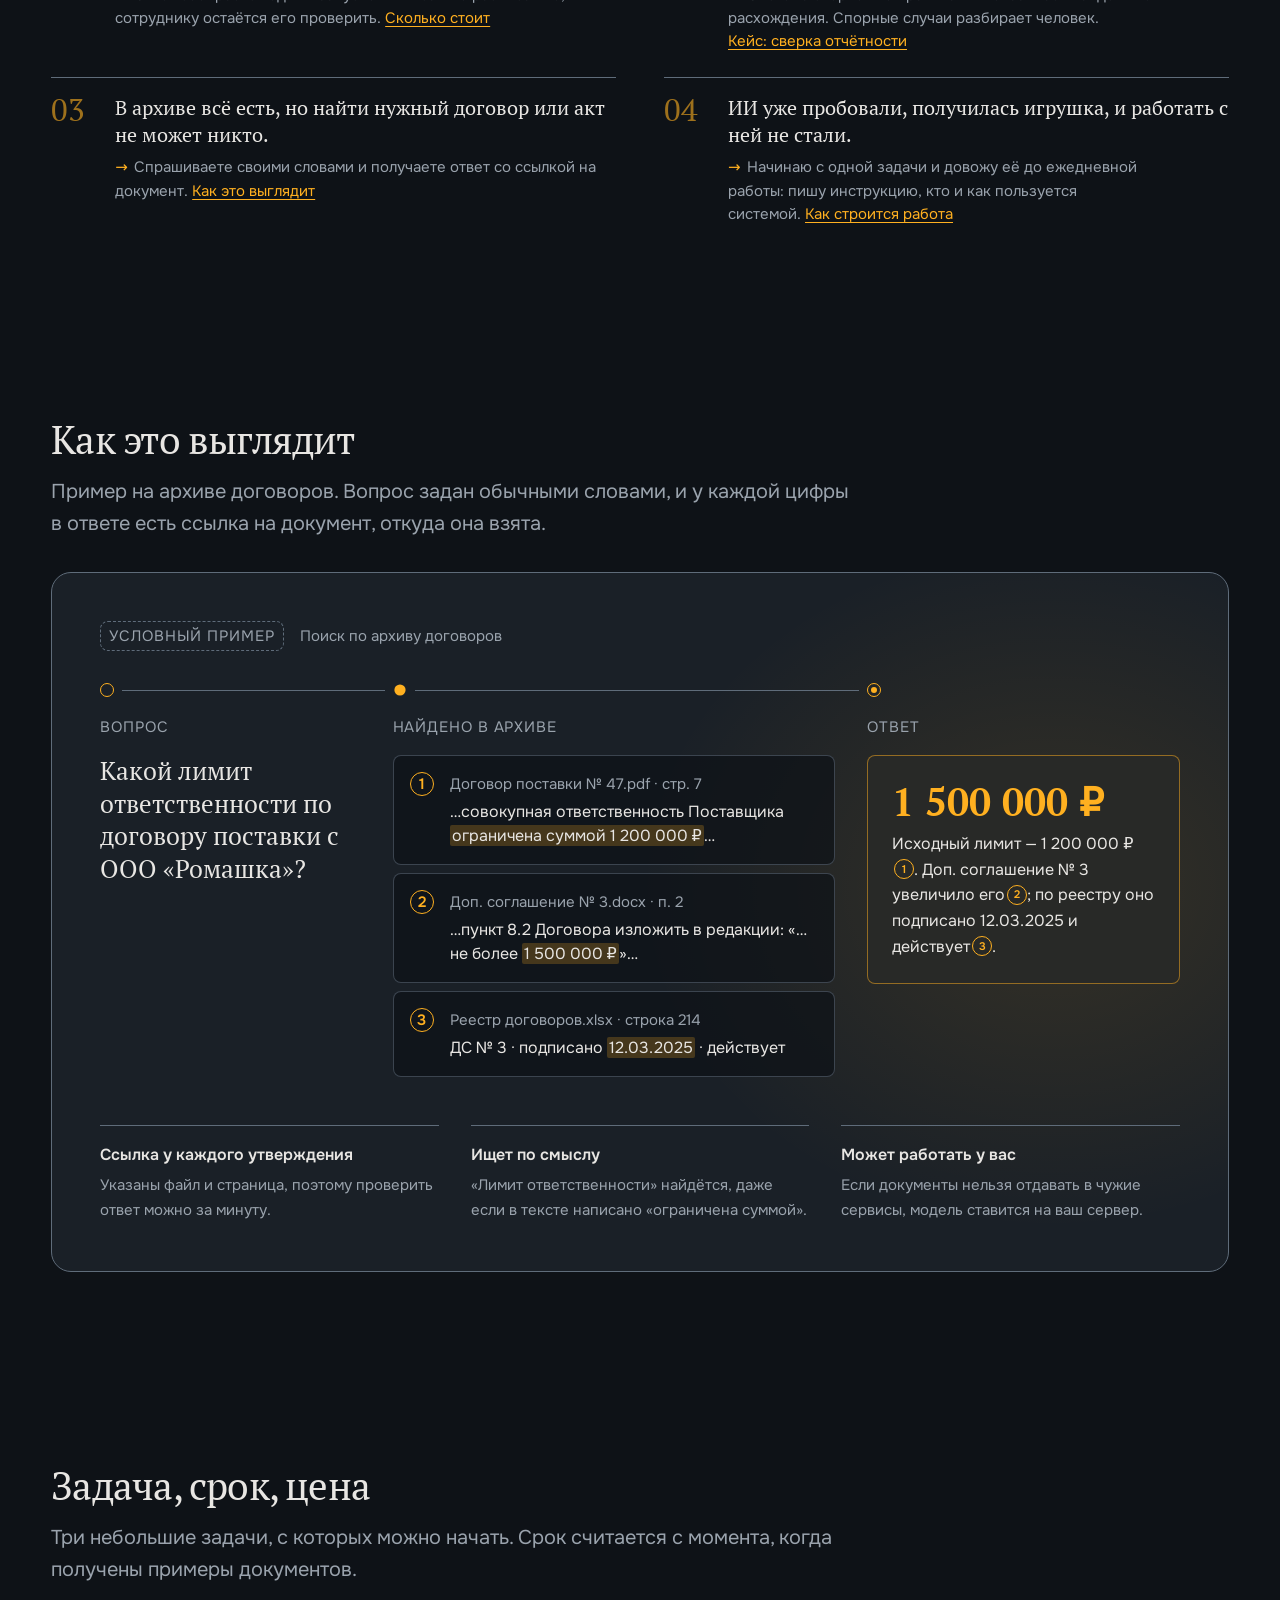
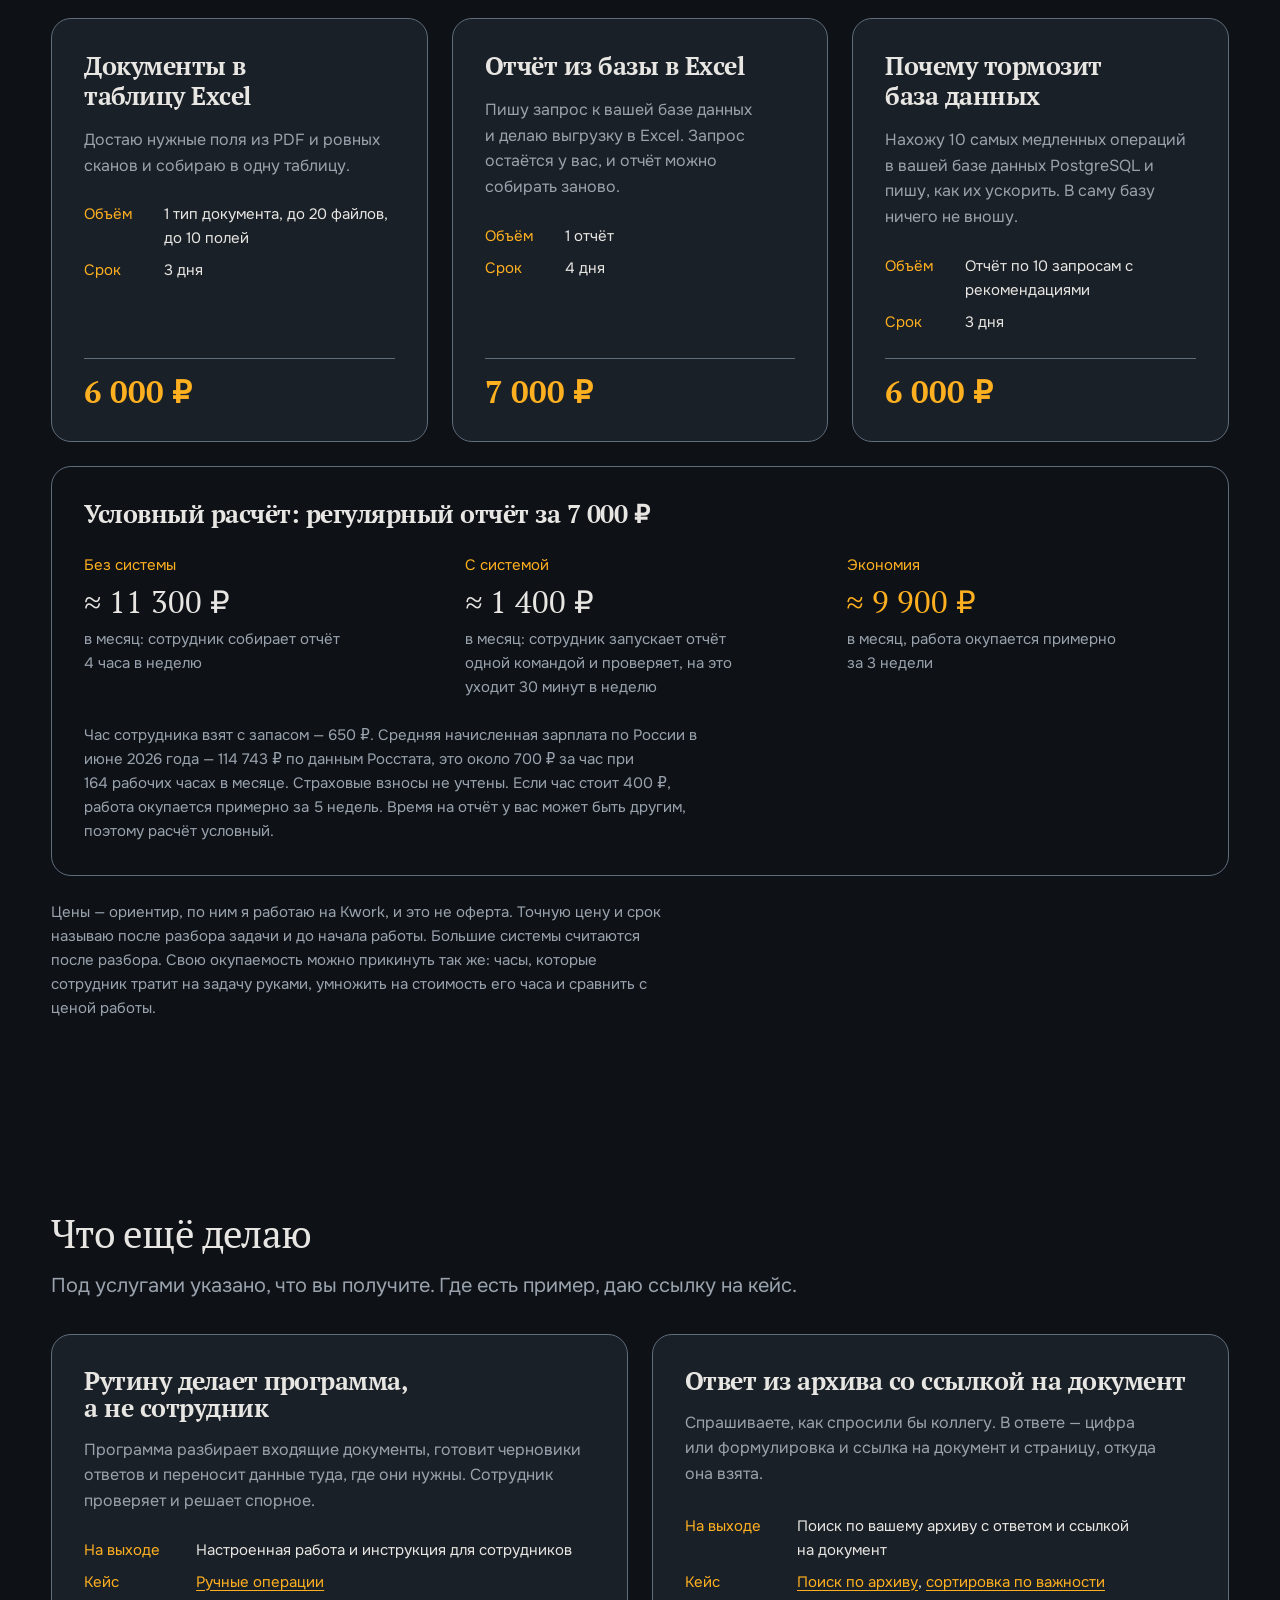
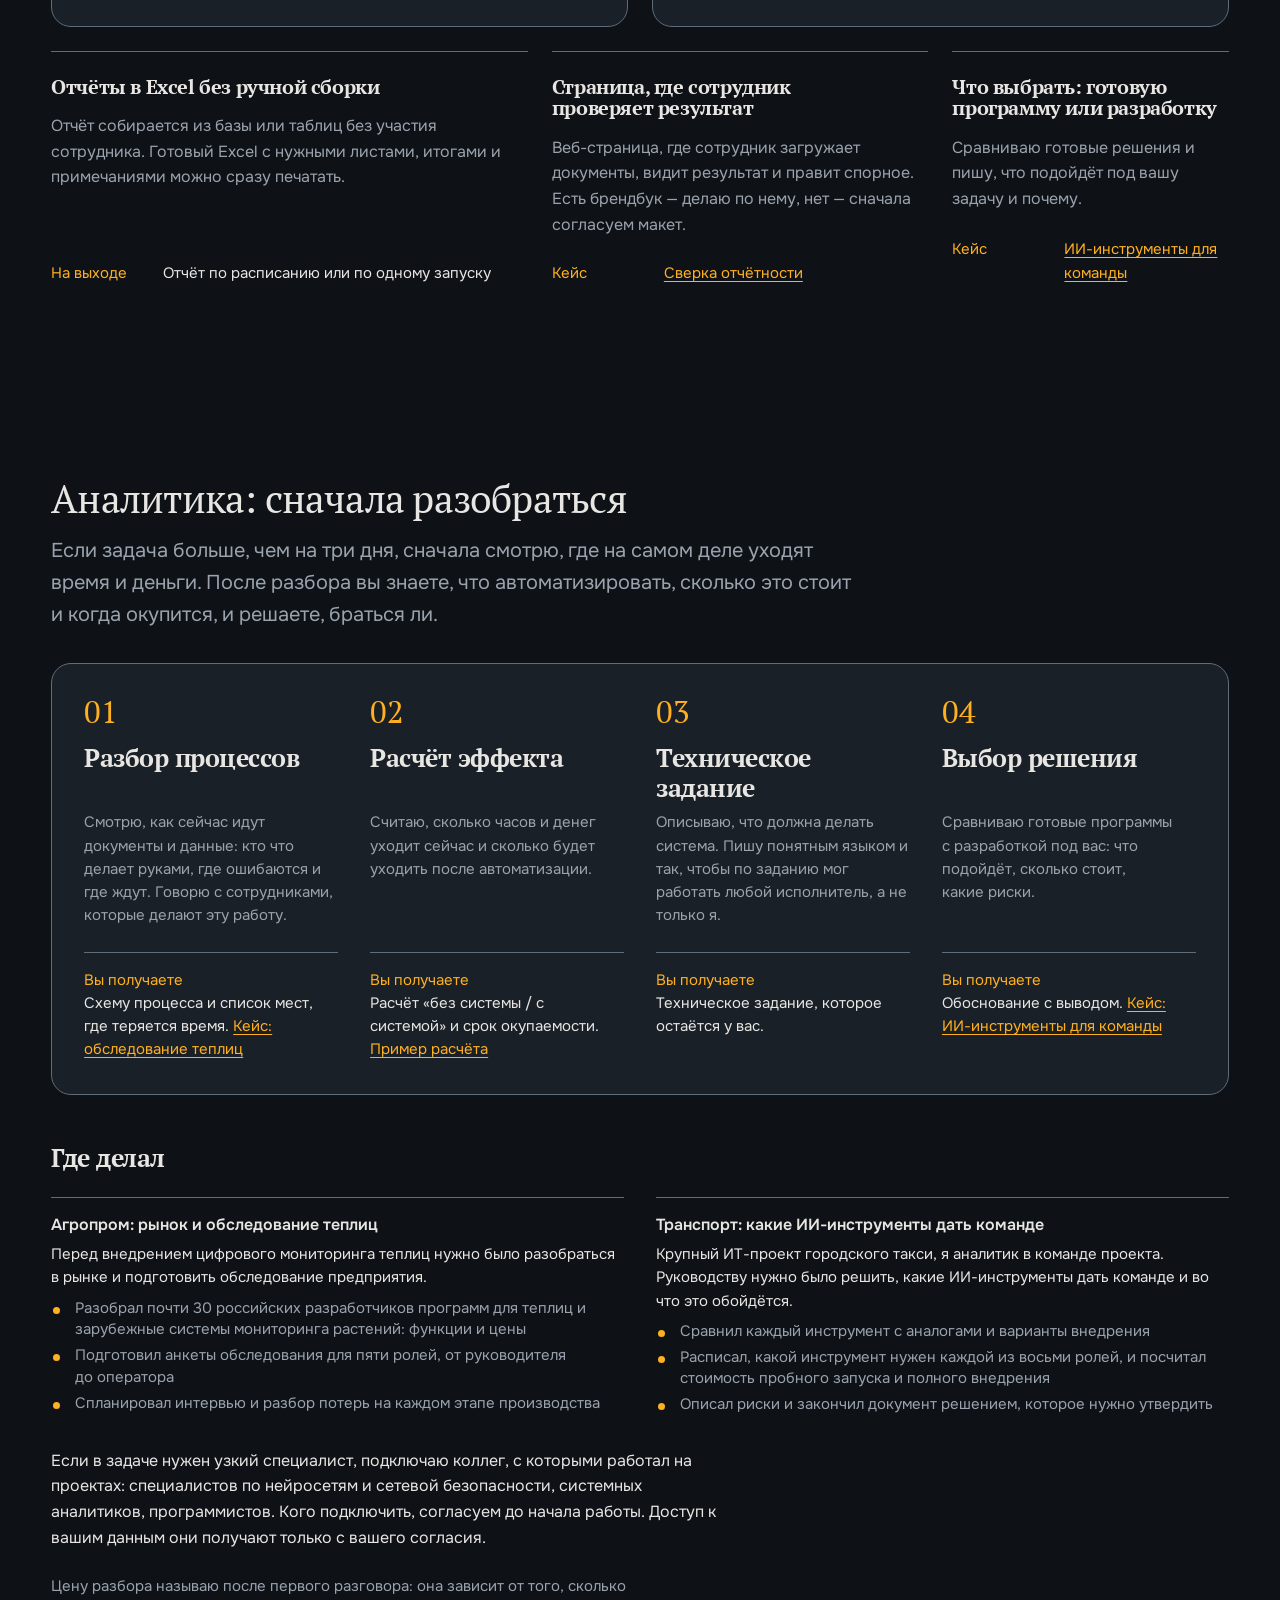
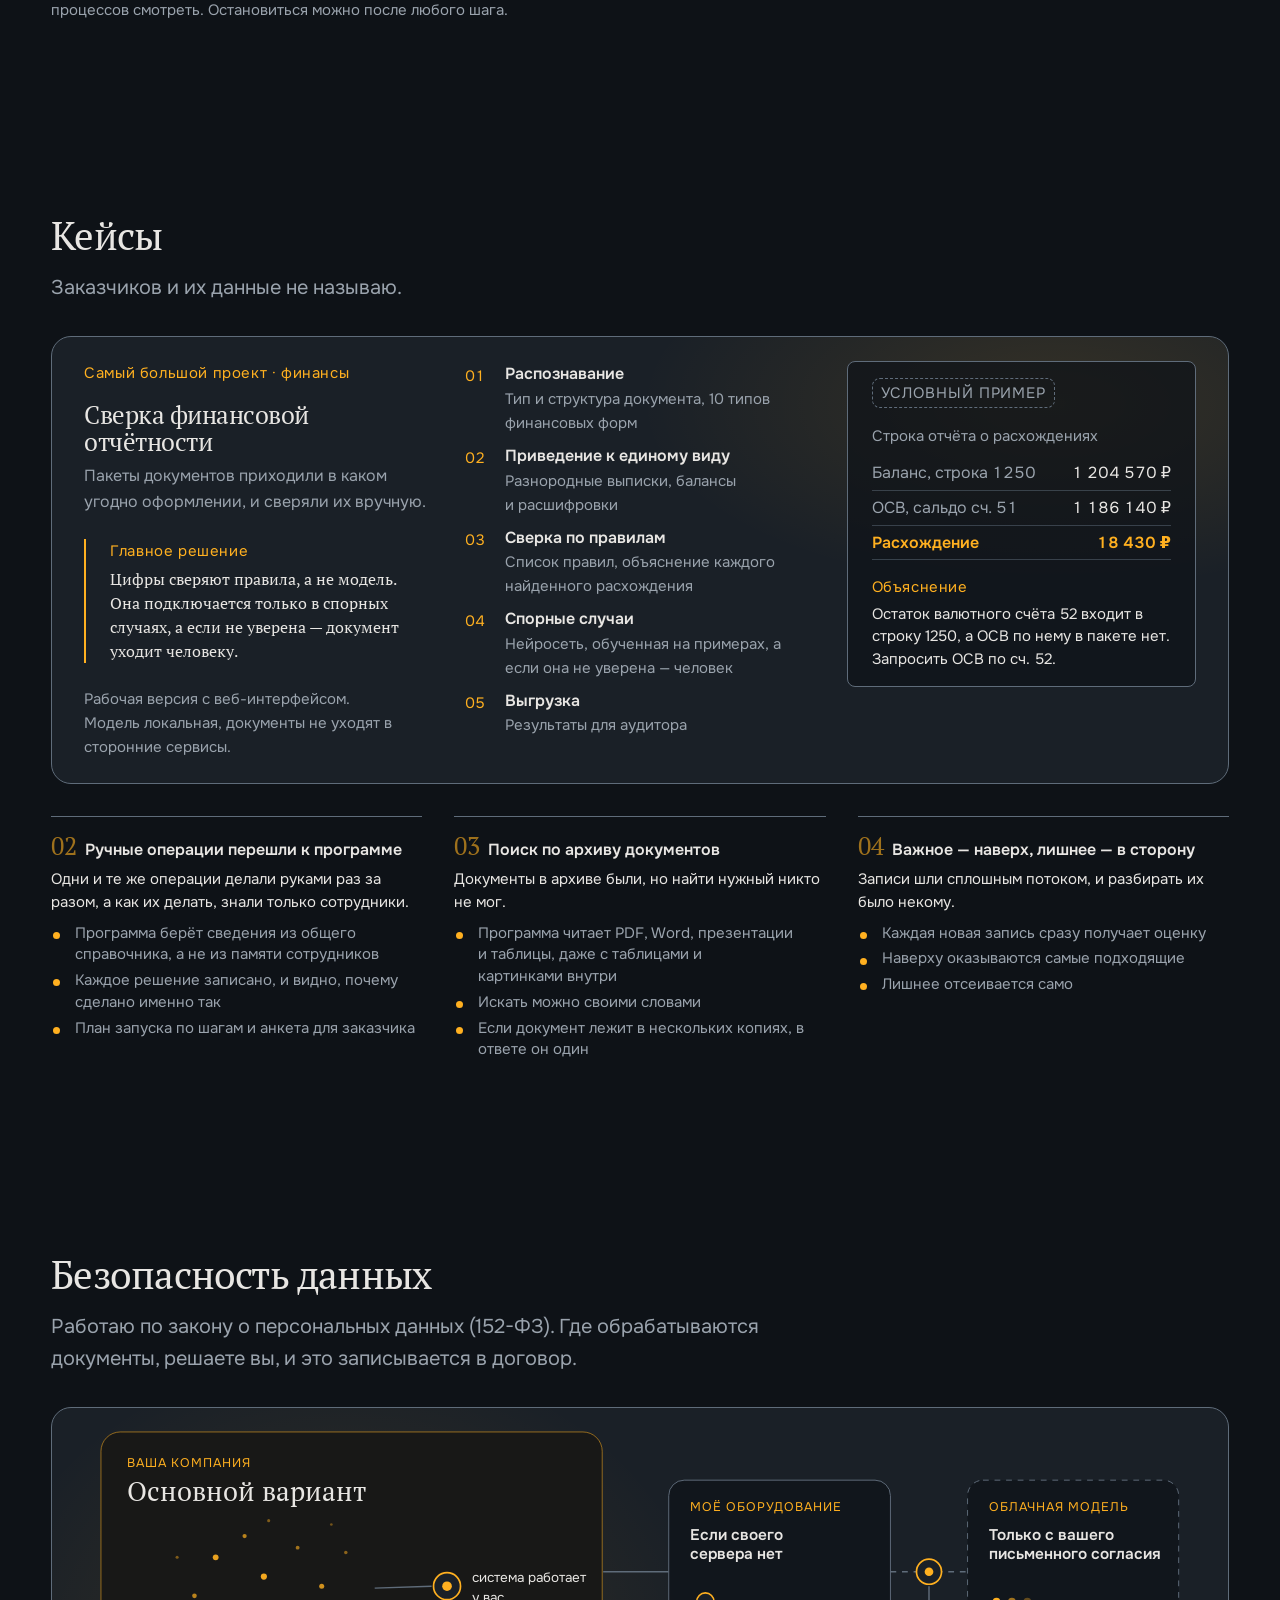
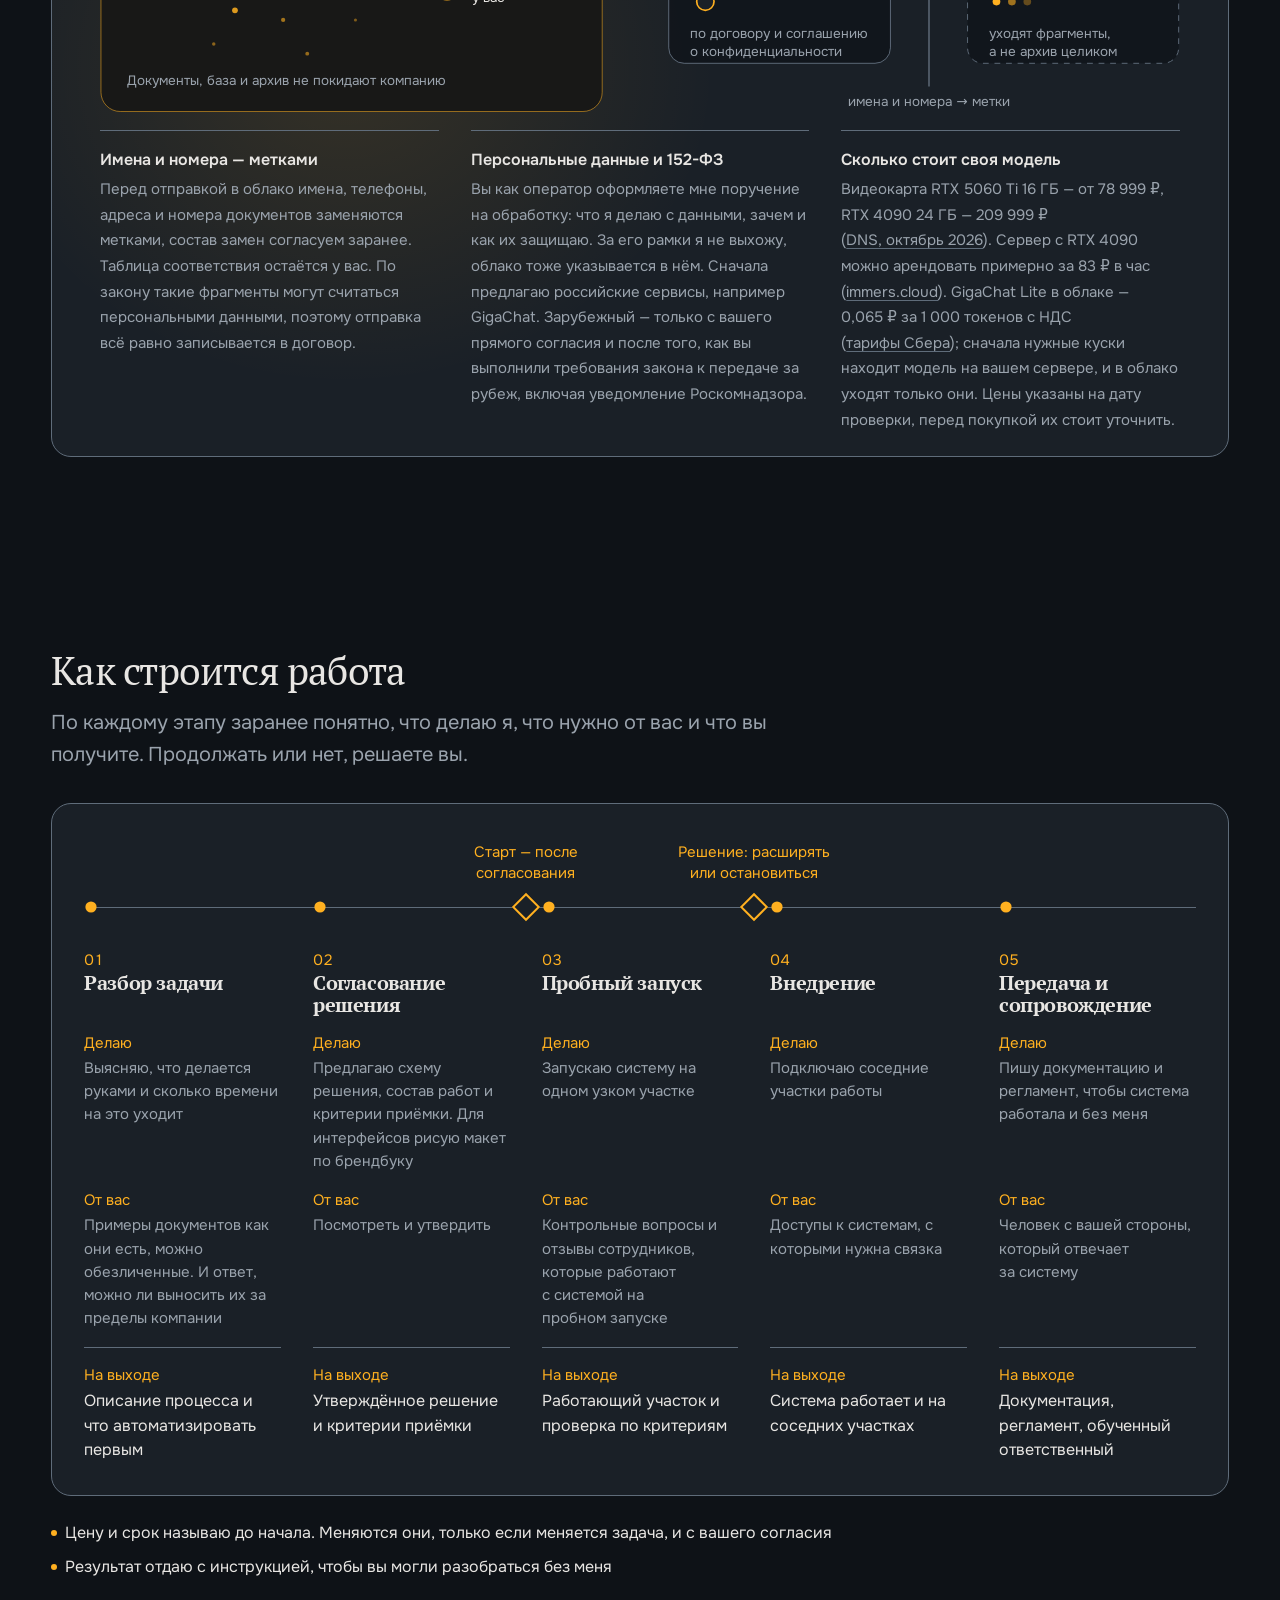
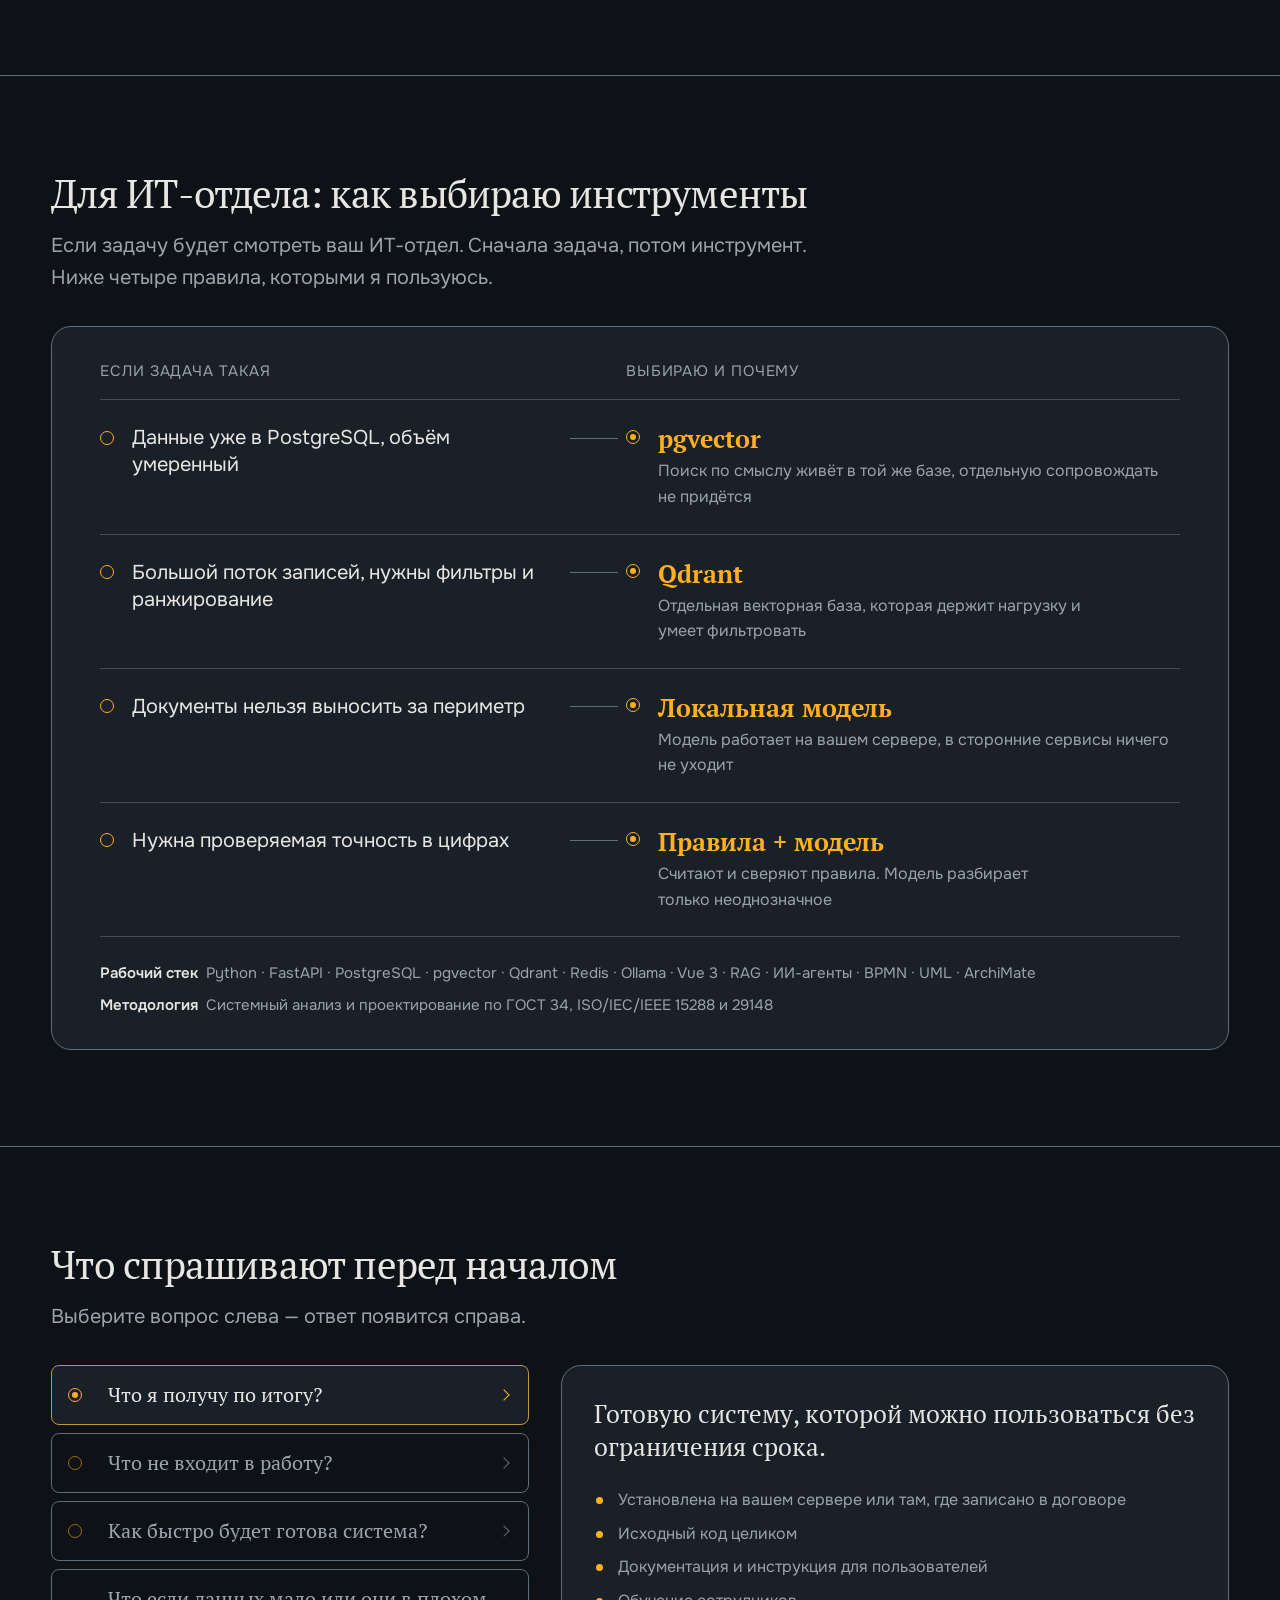
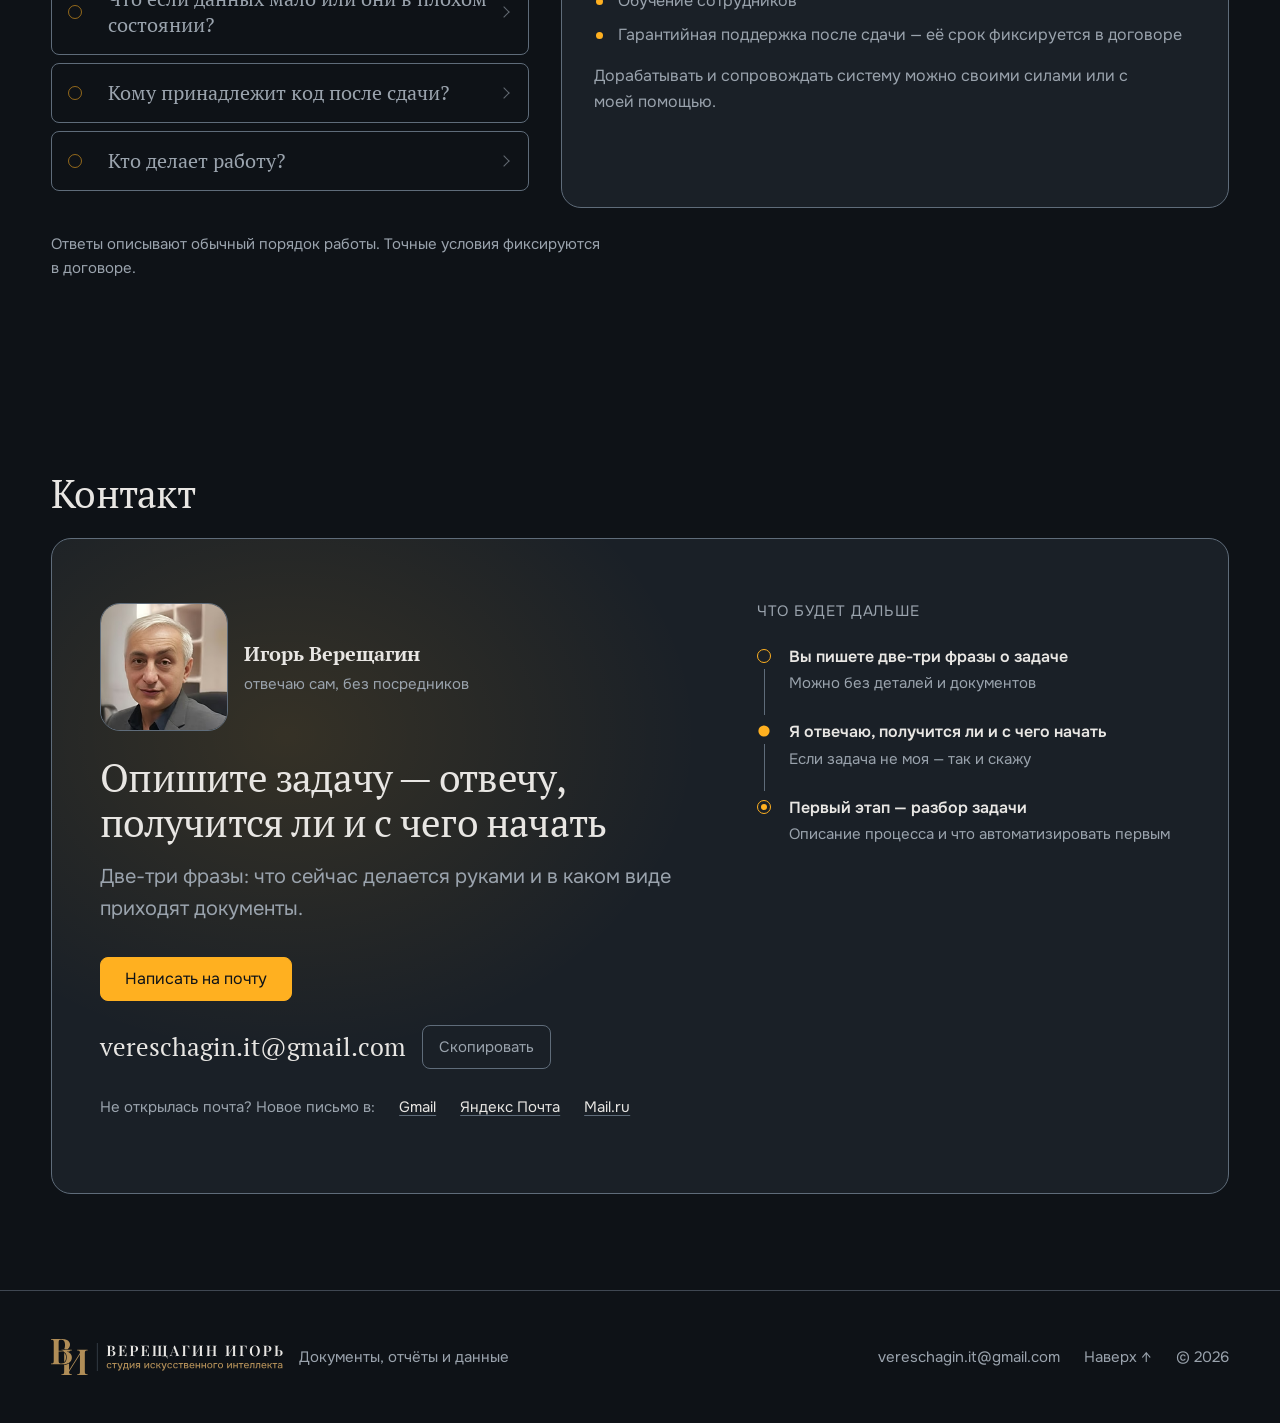
==== commit 93134c43: "Витрина по замечаниям Жданова и ревью 21.10: логотип, цены и окупаемость, «Аналитика», безопасность " ====
--- a/index.html
+++ b/index.html
@@ -3,18 +3,16 @@
 <head>
   <meta charset="utf-8">
   <meta name="viewport" content="width=device-width, initial-scale=1">
-  <title>Игорь Верещагин — автоматизация работы с документами и данными</title>
-  <meta name="description" content="Игорь Верещагин, системный аналитик. Делаю программы, которые сверяют документы, ищут по архиву и сами собирают отчёты. Работаю с AI-агентами, RAG и локальными моделями.">
-  <meta property="og:title" content="Игорь Верещагин — автоматизация работы с документами и данными">
-  <meta property="og:description" content="Программы, которые сверяют документы, ищут по архиву и сами собирают отчёты.">
-  <!-- og:image, og:url и canonical — абсолютные адреса: часть мессенджеров относительный путь
-       не подхватывает. Сменится домен — заменить `https://stars-rock.github.io` во всех трёх. -->
+  <title>Верещагин Игорь — студия искусственного интеллекта: документы, отчёты и сверки без рутины</title>
+  <meta name="description" content="Студия искусственного интеллекта для малого бизнеса: документы в Excel, отчёты, сверки. Небольшая задача — от 6 000 ₽ и 3 дней. В облако данные уходят только с вашего согласия.">
+  <meta property="og:title" content="Верещагин Игорь — студия искусственного интеллекта: документы, отчёты и сверки без рутины">
+  <meta property="og:description" content="Небольшая задача — от 6 000 ₽ и 3 дней. В облако данные уходят только с вашего согласия.">
   <link rel="canonical" href="https://stars-rock.github.io/">
   <meta property="og:url" content="https://stars-rock.github.io/">
   <meta property="og:image" content="https://stars-rock.github.io/assets/img/og.png">
   <meta property="og:image:width" content="1200">
   <meta property="og:image:height" content="630">
-  <meta property="og:image:alt" content="Игорь Верещагин — автоматизирую ручную работу с документами и данными">
+  <meta property="og:image:alt" content="Логотип «Верещагин Игорь, студия искусственного интеллекта» и заголовок: сотрудник полдня собирает отчёт? Это можно отдать программе">
   <meta property="og:type" content="website">
   <meta property="og:locale" content="ru_RU">
   <meta name="twitter:card" content="summary_large_image">
@@ -28,13 +26,17 @@
 <body>
   <a class="skip-link" href="#main">К содержимому</a>
 
-  <header class="site-header" data-header hidden>
+  <header class="site-header">
     <div class="site-header__inner">
-      <span class="site-header__mark">Игорь Верещагин</span>
+      <a class="site-header__logo" href="#hero" aria-label="Верещагин Игорь, студия искусственного интеллекта — в начало страницы">
+        <img src="assets/icons/logo.svg" width="310" height="48" alt="">
+      </a>
       <nav class="site-header__nav" aria-label="Основная навигация">
+        <a href="#prices">Цены</a>
         <a href="#services">Услуги</a>
+        <a href="#analytics">Аналитика</a>
         <a href="#cases">Кейсы</a>
-        <a href="#process">Как работаю</a>
+        <a href="#security">Безопасность</a>
         <a href="#contact">Контакт</a>
       </nav>
       <a class="button" href="#contact">Связаться</a>
@@ -45,12 +47,11 @@
     <section class="section--hero" id="hero" aria-labelledby="hero-title">
       <div class="hero__inner">
         <div class="hero__content">
-          <p class="hero__eyebrow">Игорь Верещагин · системный аналитик · базы данных и автоматизация</p>
-          <h1 id="hero-title" class="hero__title">Автоматизирую ручную работу с документами и данными</h1>
-          <p class="hero__lead">Например, сверку документов, поиск по архиву или отчёт, который каждую неделю собирают вручную. Начинаю с разбора задачи и довожу до работающей системы. Внутри обычно AI-агенты, RAG и локальные модели.</p>
+          <h1 id="hero-title" class="hero__title"><span>Сотрудник полдня собирает отчёт?</span> <span>Это можно отдать программе</span></h1>
+          <p class="hero__lead">Я беру одну рутинную задачу и настраиваю так, чтобы она выполнялась сама: перенос документов в Excel, регулярный отчёт, сверка. Небольшая задача — от 6&nbsp;000&nbsp;₽ и 3&nbsp;дней. Без вашего согласия документы никуда не уходят.</p>
           <div class="hero__actions">
             <a class="button button--accent" href="#contact">Обсудить задачу</a>
-            <a class="hero__link" href="#cases">Смотреть кейсы</a>
+            <a class="hero__link" href="#prices">Цены и сроки</a>
           </div>
         </div>
         <figure class="hero__schema" aria-hidden="true">
@@ -166,179 +167,58 @@
           </svg>
         </figure>
         <ul class="hero__facts" role="list">
-          <li><strong>ГОСТ 34, ISO/IEC/IEEE 15288 и 29148</strong><span>Системный анализ и проектирование автоматизированных систем</span></li>
-          <li><strong>Команды до 15 человек</strong><span>Руководил командами и проектами автоматизации</span></li>
-          <li><strong>Локальные модели</strong><span>Модель можно поставить на ваш сервер</span></li>
+          <li><strong>Цена и срок — до начала</strong><span>Называю после разбора задачи. Меняются, только если меняется задача, и с вашего согласия</span></li>
+          <li><strong>Данные под вашим контролем</strong><span>По умолчанию обработка на вашем сервере, в облако — только с вашего письменного согласия</span></li>
+          <li><strong>Результат ваш</strong><span>Исходный код, права на него и инструкция переходят вам по договору после приёмки и оплаты</span></li>
         </ul>
       </div>
     </section>
 
     <section class="section" id="problems" aria-labelledby="problems-title">
       <h2 id="problems-title">С чем приходят</h2>
+      <p class="section__lead">Юрфирмы, бухгалтерский аутсорс, медцентры, проектные бюро — везде, где много документов.</p>
+      <figure class="stats reveal">
+        <ul class="stats__list" role="list">
+          <li><strong class="stats__value">1 из 3</strong><span>офисных сотрудников тратит на рутину от 2 до 4 и более часов в день</span></li>
+          <li><strong class="stats__value">55%</strong><span>относят к регулярной рутине сбор и хранение документов</span></li>
+          <li><strong class="stats__value">27%</strong><span>называют долгий поиск документов одним из главных барьеров в работе</span></li>
+        </ul>
+        <figcaption class="stats__source">Источник: <a class="source" href="https://www.comnews.ru/content/239735/2025-06-18/2025-w25/1010/kazhdyy-tretiy-ofisnyy-sotrudnik-rossiyskoy-kompanii-tratit-2-do-4-i-bolee-chasov-rabochego-vremeni-den-rutinu" target="_blank" rel="noopener noreferrer">НАФИ и Яндекс&nbsp;360, 2025, опрос 1&nbsp;400 офисных сотрудников<span class="sr-only"> (откроется в новой вкладке)</span></a></figcaption>
+      </figure>
       <ul class="problems" role="list">
         <li class="problems__row reveal">
           <span class="problems__num" aria-hidden="true">01</span>
           <div class="problems__body">
-            <p class="problems__pain">ИИ уже пробовали внедрить, но получилась игрушка, и работать с ней не стали.</p>
-            <p class="problems__change">Одного промпта тут мало. Я встраиваю систему в процесс: собираю ей базу знаний, пишу регламент и порядок, по которому с ней работают. <a href="#process">Как строится работа</a></p>
+            <p class="problems__pain">Сотрудник полдня собирает один и тот же отчёт из таблиц и учётной программы.</p>
+            <p class="problems__change">Отчёт собирается одним запуском или сам по расписанию, сотруднику остаётся его проверить. <a href="#prices">Сколько стоит</a></p>
           </div>
         </li>
         <li class="problems__row reveal">
           <span class="problems__num" aria-hidden="true">02</span>
           <div class="problems__body">
-            <p class="problems__pain">Сотрудники сверяют документы вручную, переносят данные из одной системы в другую и подолгу ищут в архиве то, что там точно есть.</p>
-            <p class="problems__change">Это можно отдать программе. Человеку останутся спорные случаи. <a href="#cases">Кейс: сверка отчётности</a></p>
+            <p class="problems__pain">Акты, выписки и счета сверяют вручную и всё равно ошибаются.</p>
+            <p class="problems__change">Система сверяет по правилам и показывает найденные расхождения. Спорные случаи разбирает человек. <a href="#case-finance">Кейс: сверка отчётности</a></p>
           </div>
         </li>
         <li class="problems__row reveal">
           <span class="problems__num" aria-hidden="true">03</span>
           <div class="problems__body">
-            <p class="problems__pain">Как что устроено, знают несколько человек. Кто-то ушёл в отпуск, и работа встала.</p>
-            <p class="problems__change">Собираю решения и знания в одну базу. Искать в ней можно своими словами, точная формулировка не нужна. <a href="#inside">Как это выглядит</a></p>
+            <p class="problems__pain">В архиве всё есть, но найти нужный договор или акт не может никто.</p>
+            <p class="problems__change">Спрашиваете своими словами и получаете ответ со ссылкой на документ. <a href="#inside">Как это выглядит</a></p>
+          </div>
+        </li>
+        <li class="problems__row reveal">
+          <span class="problems__num" aria-hidden="true">04</span>
+          <div class="problems__body">
+            <p class="problems__pain">ИИ уже пробовали, получилась игрушка, и работать с ней не стали.</p>
+            <p class="problems__change">Начинаю с одной задачи и довожу её до ежедневной работы: пишу инструкцию, кто и как пользуется системой. <a href="#process">Как строится работа</a></p>
           </div>
         </li>
       </ul>
     </section>
 
-    <section class="section" id="services" aria-labelledby="services-title">
-      <h2 id="services-title">Услуги</h2>
-      <p class="section__lead">Под каждой услугой написано, что вы получите и где я это уже делал.</p>
-      <ul class="bento" role="list">
-        <li class="bento__item bento__item--large reveal">
-          <h3>AI-автоматизация бизнес-процессов</h3>
-          <p>Агенты берут на себя ручную работу: разбирают входящие документы, готовят ответы, переносят данные из системы в систему.</p>
-          <dl class="bento__meta">
-            <div><dt>На выходе</dt><dd>Работающий сценарий, база знаний и регламент внедрения</dd></div>
-            <div><dt>Кейс</dt><dd><a href="#case-agents">Автоматизация на AI-агентах</a></dd></div>
-          </dl>
-        </li>
-        <li class="bento__item bento__item--large reveal">
-          <h3>RAG и семантический поиск по корпоративным данным</h3>
-          <p>Разбираю архив, складываю его в векторную базу и настраиваю ранжирование. Спросить можно своими словами, а в ответе будет ссылка на исходный документ.</p>
-          <dl class="bento__meta">
-            <div><dt>На выходе</dt><dd>Поиск по вашему архиву с ответом и ссылкой на документ</dd></div>
-            <div><dt>Кейс</dt><dd><a href="#case-rag">Поиск по документам</a>, <a href="#case-ranking">ранжирование потока</a></dd></div>
-          </dl>
-        </li>
-        <li class="bento__item bento__item--small bento__item--wide reveal">
-          <h3>Приложения и интерфейсы к системам</h3>
-          <p>Делаю к системам веб-интерфейсы: дашборды, загрузку и разбор документов, администрирование. Есть брендбук — рисую по нему. Нет — сначала согласуем макет, верстаю после.</p>
-          <dl class="bento__meta">
-            <div><dt>Кейс</dt><dd><a href="#case-finance">Платформа сверки отчётности</a></dd></div>
-          </dl>
-        </li>
-        <li class="bento__item bento__item--small reveal">
-          <h3>Аналитика и технологические обзоры</h3>
-          <p>Сравниваю платформы и решения, смотрю, что подойдёт под задачу, и пишу обоснование выбора для инвесткомитета или профильного ведомства.</p>
-          <dl class="bento__meta">
-            <div><dt>Кейс</dt><dd><a href="#case-agro">Инвестпроект в агропроме</a></dd></div>
-          </dl>
-        </li>
-        <li class="bento__item bento__item--small bento__item--narrow reveal">
-          <h3>Регулярные отчёты без ручной сборки</h3>
-          <p>Отчёт собирается из базы сам. Получается готовый Excel с нужными листами, итогами и примечаниями, его можно сразу печатать.</p>
-          <dl class="bento__meta">
-            <div><dt>На выходе</dt><dd>Отчёт, который собирается сам</dd></div>
-          </dl>
-        </li>
-      </ul>
-    </section>
-
-    <section class="section" id="cases" aria-labelledby="cases-title">
-      <h2 id="cases-title">Кейсы</h2>
-      <p class="section__lead">Заказчиков и их данные не называю.</p>
-      <ul class="cases" role="list">
-        <li class="case-featured reveal" id="case-finance">
-          <p class="case-featured__kicker">Самый большой проект · финансы</p>
-          <h3>AI-платформа сверки финансовой отчётности</h3>
-          <p class="case-featured__problem">Пакеты документов приходили в каком угодно оформлении, и сверяли их вручную.</p>
-
-          <div class="case-featured__grid">
-            <div class="case-featured__main">
-              <div class="case-decision">
-                <span class="case__label">Главное решение</span>
-                <p>Цифры модель не считает. Сверяют правила, а модель подключается только в спорных случаях. Если она не уверена, документ уходит человеку.</p>
-              </div>
-              <ol class="case-flow">
-                <li><strong>Распознавание</strong><span>Тип и структура документа, 10 типов финансовых форм</span></li>
-                <li><strong>Нормализация</strong><span>Разнородные выписки, балансы и расшифровки — к единому виду</span></li>
-                <li><strong>Сверка по правилам</strong><span>Каталог правил, объяснение каждого расхождения</span></li>
-                <li><strong>Спорные случаи</strong><span>Дообученная локальная модель, при низкой уверенности — человек</span></li>
-                <li><strong>Выгрузка</strong><span>Результаты для аудитора</span></li>
-              </ol>
-            </div>
-
-            <figure class="case-report">
-              <figcaption><span class="chip">Условный пример</span>Строка отчёта о расхождениях</figcaption>
-              <dl class="case-report__rows">
-                <div><dt>Баланс, строка 1250</dt><dd>1&nbsp;204&nbsp;570&nbsp;₽</dd></div>
-                <div><dt>ОСВ, сальдо сч. 51</dt><dd>1&nbsp;186&nbsp;140&nbsp;₽</dd></div>
-                <div class="case-report__diff"><dt>Расхождение</dt><dd>18&nbsp;430&nbsp;₽</dd></div>
-              </dl>
-              <p class="case-report__why"><span class="case__label">Объяснение</span>Остаток валютного счёта 52 входит в строку 1250, а ОСВ по нему в пакете нет. Запросить ОСВ по сч. 52.</p>
-            </figure>
-          </div>
-
-          <div class="case-featured__foot">
-            <div class="case__tags">
-              <span class="case__tag">FastAPI</span>
-              <span class="case__tag">Vue 3</span>
-              <span class="case__tag">PostgreSQL</span>
-              <span class="case__tag">Redis</span>
-              <span class="case__tag">локальная LLM</span>
-            </div>
-            <p class="case-featured__status">Доведена до рабочей версии с веб-интерфейсом</p>
-          </div>
-        </li>
-
-        <li class="case-card reveal" id="case-agents">
-          <div class="case-card__head"><span class="case-card__num" aria-hidden="true">02</span><h3>Автоматизация бизнес-процессов на AI-агентах</h3></div>
-          <p class="case-card__problem"><span class="sr-only">Задача: </span>Одни и те же операции делали руками раз за разом, а как их делать, знали только сотрудники.</p>
-          <ul class="dots" role="list" aria-label="Сделано">
-            <li>Рабочие процессы опираются на общую базу знаний</li>
-            <li>Все решения записываются в одном месте</li>
-            <li>План внедрения по этапам и анкета для заказчика</li>
-          </ul>
-          <p class="case-card__stack"><span class="sr-only">Стек: </span>AI-агенты · база знаний · регламенты</p>
-        </li>
-
-        <li class="case-card reveal" id="case-rag">
-          <div class="case-card__head"><span class="case-card__num" aria-hidden="true">03</span><h3>RAG-система поиска по документам</h3></div>
-          <p class="case-card__problem"><span class="sr-only">Задача: </span>Архив файлов, в котором ничего нельзя было найти.</p>
-          <ul class="dots" role="list" aria-label="Сделано">
-            <li>Из PDF, DOCX, PPTX и XLSX достаются текст, таблицы и картинки</li>
-            <li>Документы режутся на фрагменты и переводятся в векторы</li>
-            <li>Дубли отсеиваются по хэшу содержимого</li>
-          </ul>
-          <p class="case-card__stack"><span class="sr-only">Стек: </span>Python · PostgreSQL · pgvector · эмбеддинги</p>
-        </li>
-
-        <li class="case-card reveal" id="case-ranking">
-          <div class="case-card__head"><span class="case-card__num" aria-hidden="true">04</span><h3>Семантический поиск и ранжирование данных</h3></div>
-          <p class="case-card__problem"><span class="sr-only">Задача: </span>Поток разнородных записей, который некому было разбирать.</p>
-          <ul class="dots" role="list" aria-label="Сделано">
-            <li>Записи из потока попадают в векторный индекс</li>
-            <li>Наверху оказываются самые подходящие</li>
-            <li>Шум отсеивается, приоритет расставляется автоматически</li>
-          </ul>
-          <p class="case-card__stack"><span class="sr-only">Стек: </span>Qdrant · pgvector · эмбеддинг-модели</p>
-        </li>
-
-        <li class="case-card reveal" id="case-agro">
-          <div class="case-card__head"><span class="case-card__num" aria-hidden="true">05</span><h3>Отраслевой инвестиционный проект в агропроме</h3></div>
-          <p class="case-card__problem"><span class="sr-only">Задача: </span>Нужно было понять, какие роботизированные решения подойдут и зачем в проекте ИИ.</p>
-          <ul class="dots" role="list" aria-label="Сделано">
-            <li>Сравнил роботизированные платформы и оценил, какие из них применимы</li>
-            <li>Сделал выводы и подкрепил их аргументами для заказчика</li>
-            <li>Обосновал, где в проекте нужны ИИ и RAG-система</li>
-          </ul>
-          <p class="case-card__stack"><span class="sr-only">Стек: </span>аналитика рынка · архитектурные схемы · отраслевые стандарты</p>
-        </li>
-      </ul>
-    </section>
-
     <section class="section" id="inside" aria-labelledby="inside-title">
-      <h2 id="inside-title">Как устроено внутри</h2>
+      <h2 id="inside-title">Как это выглядит</h2>
       <p class="section__lead">Пример на архиве договоров. Вопрос задан обычными словами, и у каждой цифры в ответе есть ссылка на документ, откуда она взята.</p>
       <figure class="demo reveal">
         <figcaption class="demo__head">
@@ -396,33 +276,330 @@
         </ol>
 
         <ul class="demo__notes" role="list">
-          <li><strong>Ссылка у каждого утверждения</strong><span>Указаны файл и страница, так что для проверки хватит открыть один документ.</span></li>
+          <li><strong>Ссылка у каждого утверждения</strong><span>Указаны файл и страница, поэтому проверить ответ можно за минуту.</span></li>
           <li><strong>Ищет по смыслу</strong><span>«Лимит ответственности» найдётся, даже если в тексте написано «ограничена суммой».</span></li>
           <li><strong>Может работать у вас</strong><span>Если документы нельзя отдавать в чужие сервисы, модель ставится на ваш сервер.</span></li>
         </ul>
       </figure>
     </section>
 
+    <section class="section" id="prices" aria-labelledby="prices-title">
+      <h2 id="prices-title">Задача, срок, цена</h2>
+      <p class="section__lead">Три небольшие задачи, с которых можно начать. Срок считается с момента, когда получены примеры документов.</p>
+      <ul class="offers" role="list">
+        <li class="offer reveal">
+          <h3 class="offer__title">Документы в таблицу Excel</h3>
+          <p class="offer__what">Достаю нужные поля из PDF и ровных сканов и собираю в одну таблицу.</p>
+          <dl class="offer__terms">
+            <div><dt>Объём</dt><dd>1 тип документа, до 20 файлов, до 10 полей</dd></div>
+            <div><dt>Срок</dt><dd>3&nbsp;дня</dd></div>
+          </dl>
+          <p class="offer__price"><span class="sr-only">Цена: </span>6&nbsp;000&nbsp;₽</p>
+        </li>
+        <li class="offer reveal">
+          <h3 class="offer__title">Отчёт из базы в Excel</h3>
+          <p class="offer__what">Пишу запрос к вашей базе данных и делаю выгрузку в Excel. Запрос остаётся у вас, и отчёт можно собирать заново.</p>
+          <dl class="offer__terms">
+            <div><dt>Объём</dt><dd>1 отчёт</dd></div>
+            <div><dt>Срок</dt><dd>4&nbsp;дня</dd></div>
+          </dl>
+          <p class="offer__price"><span class="sr-only">Цена: </span>7&nbsp;000&nbsp;₽</p>
+        </li>
+        <li class="offer reveal">
+          <h3 class="offer__title">Почему тормозит база данных</h3>
+          <p class="offer__what">Нахожу 10 самых медленных операций в вашей базе данных PostgreSQL и пишу, как их ускорить. В саму базу ничего не вношу.</p>
+          <dl class="offer__terms">
+            <div><dt>Объём</dt><dd>Отчёт по 10 запросам с рекомендациями</dd></div>
+            <div><dt>Срок</dt><dd>3&nbsp;дня</dd></div>
+          </dl>
+          <p class="offer__price"><span class="sr-only">Цена: </span>6&nbsp;000&nbsp;₽</p>
+        </li>
+      </ul>
+      <div class="payback reveal" role="group" aria-labelledby="payback-title">
+        <h3 class="payback__title" id="payback-title">Условный расчёт: регулярный отчёт за 7&nbsp;000&nbsp;₽</h3>
+        <ul class="payback__cols" role="list">
+          <li>
+            <p class="payback__label">Без системы</p>
+            <p class="payback__value">≈&nbsp;11&nbsp;300&nbsp;₽</p>
+            <p class="payback__text">в месяц: сотрудник собирает отчёт 4&nbsp;часа в неделю</p>
+          </li>
+          <li>
+            <p class="payback__label">С системой</p>
+            <p class="payback__value">≈&nbsp;1&nbsp;400&nbsp;₽</p>
+            <p class="payback__text">в месяц: сотрудник запускает отчёт одной командой и проверяет, на это уходит 30&nbsp;минут в неделю</p>
+          </li>
+          <li class="payback__result">
+            <p class="payback__label">Экономия</p>
+            <p class="payback__value">≈&nbsp;9&nbsp;900&nbsp;₽</p>
+            <p class="payback__text">в месяц, работа окупается примерно за 3&nbsp;недели</p>
+          </li>
+        </ul>
+        <p class="payback__source">Час сотрудника взят с запасом — 650&nbsp;₽. Средняя начисленная зарплата по России в июне 2026&nbsp;года — 114&nbsp;743&nbsp;₽ по данным Росстата, это около 700&nbsp;₽ за час при 164&nbsp;рабочих часах в месяце. Страховые взносы не учтены. Если час стоит 400&nbsp;₽, работа окупается примерно за 5&nbsp;недель. Время на отчёт у вас может быть другим, поэтому расчёт условный.</p>
+      </div>
+      <p class="offers__note">Цены — ориентир, по ним я работаю на Kwork, и это не оферта. Точную цену и срок называю после разбора задачи и до начала работы. Большие системы считаются после разбора. Свою окупаемость можно прикинуть так же: часы, которые сотрудник тратит на задачу руками, умножить на стоимость его часа и сравнить с ценой работы.</p>
+    </section>
+
+    <section class="section" id="services" aria-labelledby="services-title">
+      <h2 id="services-title">Что ещё делаю</h2>
+      <p class="section__lead">Под услугами указано, что вы получите. Где есть пример, даю ссылку на кейс.</p>
+      <ul class="bento" role="list">
+        <li class="bento__item bento__item--large reveal">
+          <h3>Рутину делает программа, а не сотрудник</h3>
+          <p>Программа разбирает входящие документы, готовит черновики ответов и переносит данные туда, где они нужны. Сотрудник проверяет и решает спорное.</p>
+          <dl class="bento__meta">
+            <div><dt>На выходе</dt><dd>Настроенная работа и инструкция для сотрудников</dd></div>
+            <div><dt>Кейс</dt><dd><a href="#case-agents">Ручные операции</a></dd></div>
+          </dl>
+        </li>
+        <li class="bento__item bento__item--large reveal">
+          <h3>Ответ из архива со ссылкой на документ</h3>
+          <p>Спрашиваете, как спросили бы коллегу. В ответе — цифра или формулировка и ссылка на документ и страницу, откуда она взята.</p>
+          <dl class="bento__meta">
+            <div><dt>На выходе</dt><dd>Поиск по вашему архиву с ответом и ссылкой на документ</dd></div>
+            <div><dt>Кейс</dt><dd><a href="#case-rag">Поиск по архиву</a>, <a href="#case-ranking">сортировка по важности</a></dd></div>
+          </dl>
+        </li>
+        <li class="bento__item bento__item--small bento__item--wide reveal">
+          <h3>Отчёты в Excel без ручной сборки</h3>
+          <p>Отчёт собирается из базы или таблиц без участия сотрудника. Готовый Excel с нужными листами, итогами и примечаниями можно сразу печатать.</p>
+          <dl class="bento__meta">
+            <div><dt>На выходе</dt><dd>Отчёт по расписанию или по одному запуску</dd></div>
+          </dl>
+        </li>
+        <li class="bento__item bento__item--small reveal">
+          <h3>Страница, где сотрудник проверяет результат</h3>
+          <p>Веб-страница, где сотрудник загружает документы, видит результат и правит спорное. Есть брендбук — делаю по нему, нет — сначала согласуем макет.</p>
+          <dl class="bento__meta">
+            <div><dt>Кейс</dt><dd><a href="#case-finance">Сверка отчётности</a></dd></div>
+          </dl>
+        </li>
+        <li class="bento__item bento__item--small bento__item--narrow reveal">
+          <h3>Что выбрать: готовую программу или разработку</h3>
+          <p>Сравниваю готовые решения и пишу, что подойдёт под вашу задачу и почему.</p>
+          <dl class="bento__meta">
+            <div><dt>Кейс</dt><dd><a href="#case-ai-tools">ИИ-инструменты для команды</a></dd></div>
+          </dl>
+        </li>
+      </ul>
+    </section>
+
+    <section class="section" id="analytics" aria-labelledby="analytics-title">
+      <h2 id="analytics-title">Аналитика: сначала разобраться</h2>
+      <p class="section__lead">Если задача больше, чем на три дня, сначала смотрю, где на самом деле уходят время и деньги. После разбора вы знаете, что автоматизировать, сколько это стоит и когда окупится, и решаете, браться ли.</p>
+      <ol class="study reveal" role="list">
+        <li class="study__step">
+          <span class="study__num" aria-hidden="true">01</span>
+          <h3 class="study__title">Разбор процессов</h3>
+          <p class="study__what">Смотрю, как сейчас идут документы и данные: кто что делает руками, где ошибаются и где ждут. Говорю с сотрудниками, которые делают эту работу.</p>
+          <p class="study__out"><span>Вы получаете</span>Схему процесса и список мест, где теряется время. <a href="#case-agro">Кейс: обследование теплиц</a></p>
+        </li>
+        <li class="study__step">
+          <span class="study__num" aria-hidden="true">02</span>
+          <h3 class="study__title">Расчёт эффекта</h3>
+          <p class="study__what">Считаю, сколько часов и денег уходит сейчас и сколько будет уходить после автоматизации.</p>
+          <p class="study__out"><span>Вы получаете</span>Расчёт «без системы / с системой» и срок окупаемости. <a href="#payback-title">Пример расчёта</a></p>
+        </li>
+        <li class="study__step">
+          <span class="study__num" aria-hidden="true">03</span>
+          <h3 class="study__title">Техническое задание</h3>
+          <p class="study__what">Описываю, что должна делать система. Пишу понятным языком и так, чтобы по заданию мог работать любой исполнитель, а не только я.</p>
+          <p class="study__out"><span>Вы получаете</span>Техническое задание, которое остаётся у вас.</p>
+        </li>
+        <li class="study__step">
+          <span class="study__num" aria-hidden="true">04</span>
+          <h3 class="study__title">Выбор решения</h3>
+          <p class="study__what">Сравниваю готовые программы с разработкой под вас: что подойдёт, сколько стоит, какие риски.</p>
+          <p class="study__out"><span>Вы получаете</span>Обоснование с выводом. <a href="#case-ai-tools">Кейс: ИИ-инструменты для команды</a></p>
+        </li>
+      </ol>
+      <h3 class="analytics__where">Где делал</h3>
+      <ul class="cases cases--pair" role="list">
+        <li class="case-card reveal" id="case-agro">
+          <div class="case-card__head"><h4>Агропром: рынок и обследование теплиц</h4></div>
+          <p class="case-card__problem"><span class="sr-only">Задача: </span>Перед внедрением цифрового мониторинга теплиц нужно было разобраться в рынке и подготовить обследование предприятия.</p>
+          <ul class="dots" role="list" aria-label="Сделано">
+            <li>Разобрал почти 30 российских разработчиков программ для теплиц и зарубежные системы мониторинга растений: функции и цены</li>
+            <li>Подготовил анкеты обследования для пяти ролей, от руководителя до оператора</li>
+            <li>Спланировал интервью и разбор потерь на каждом этапе производства</li>
+          </ul>
+        </li>
+        <li class="case-card reveal" id="case-ai-tools">
+          <div class="case-card__head"><h4>Транспорт: какие ИИ-инструменты дать команде</h4></div>
+          <p class="case-card__problem"><span class="sr-only">Задача: </span>Крупный ИТ-проект городского такси, я аналитик в команде проекта. Руководству нужно было решить, какие ИИ-инструменты дать команде и во что это обойдётся.</p>
+          <ul class="dots" role="list" aria-label="Сделано">
+            <li>Сравнил каждый инструмент с аналогами и варианты внедрения</li>
+            <li>Расписал, какой инструмент нужен каждой из восьми ролей, и посчитал стоимость пробного запуска и полного внедрения</li>
+            <li>Описал риски и закончил документ решением, которое нужно утвердить</li>
+          </ul>
+        </li>
+      </ul>
+      <p class="analytics__team">Если в задаче нужен узкий специалист, подключаю коллег, с которыми работал на проектах: специалистов по нейросетям и сетевой безопасности, системных аналитиков, программистов. Кого подключить, согласуем до начала работы. Доступ к вашим данным они получают только с вашего согласия.</p>
+      <p class="offers__note">Цену разбора называю после первого разговора: она зависит от того, сколько процессов смотреть. Остановиться можно после любого шага.</p>
+    </section>
+
+    <section class="section" id="cases" aria-labelledby="cases-title">
+      <h2 id="cases-title">Кейсы</h2>
+      <p class="section__lead">Заказчиков и их данные не называю.</p>
+      <ul class="cases" role="list">
+        <li class="case-featured reveal" id="case-finance">
+          <div class="case-featured__intro">
+            <p class="case-featured__kicker">Самый большой проект · финансы</p>
+            <h3>Сверка финансовой отчётности</h3>
+            <p class="case-featured__problem">Пакеты документов приходили в каком угодно оформлении, и сверяли их вручную.</p>
+            <div class="case-decision">
+              <span class="case__label">Главное решение</span>
+              <p>Цифры сверяют правила, а не модель. Она подключается только в спорных случаях, а если не уверена — документ уходит человеку.</p>
+            </div>
+            <p class="case-featured__status">Рабочая версия с веб-интерфейсом. Модель локальная, документы не уходят в сторонние сервисы.</p>
+          </div>
+
+          <ol class="case-flow">
+            <li><strong>Распознавание</strong><span>Тип и структура документа, 10 типов финансовых форм</span></li>
+            <li><strong>Приведение к единому виду</strong><span>Разнородные выписки, балансы и расшифровки</span></li>
+            <li><strong>Сверка по правилам</strong><span>Список правил, объяснение каждого найденного расхождения</span></li>
+            <li><strong>Спорные случаи</strong><span>Нейросеть, обученная на примерах, а если она не уверена — человек</span></li>
+            <li><strong>Выгрузка</strong><span>Результаты для аудитора</span></li>
+          </ol>
+
+          <figure class="case-report">
+            <figcaption><span class="chip">Условный пример</span>Строка отчёта о расхождениях</figcaption>
+            <dl class="case-report__rows">
+              <div><dt>Баланс, строка 1250</dt><dd>1&nbsp;204&nbsp;570&nbsp;₽</dd></div>
+              <div><dt>ОСВ, сальдо сч. 51</dt><dd>1&nbsp;186&nbsp;140&nbsp;₽</dd></div>
+              <div class="case-report__diff"><dt>Расхождение</dt><dd>18&nbsp;430&nbsp;₽</dd></div>
+            </dl>
+            <p class="case-report__why"><span class="case__label">Объяснение</span>Остаток валютного счёта 52 входит в строку 1250, а ОСВ по нему в пакете нет. Запросить ОСВ по сч. 52.</p>
+          </figure>
+        </li>
+
+        <li class="case-card reveal" id="case-agents">
+          <div class="case-card__head"><span class="case-card__num" aria-hidden="true">02</span><h3>Ручные операции перешли к программе</h3></div>
+          <p class="case-card__problem"><span class="sr-only">Задача: </span>Одни и те же операции делали руками раз за разом, а как их делать, знали только сотрудники.</p>
+          <ul class="dots" role="list" aria-label="Сделано">
+            <li>Программа берёт сведения из общего справочника, а не из памяти сотрудников</li>
+            <li>Каждое решение записано, и видно, почему сделано именно так</li>
+            <li>План запуска по шагам и анкета для заказчика</li>
+          </ul>
+        </li>
+
+        <li class="case-card reveal" id="case-rag">
+          <div class="case-card__head"><span class="case-card__num" aria-hidden="true">03</span><h3>Поиск по архиву документов</h3></div>
+          <p class="case-card__problem"><span class="sr-only">Задача: </span>Документы в архиве были, но найти нужный никто не мог.</p>
+          <ul class="dots" role="list" aria-label="Сделано">
+            <li>Программа читает PDF, Word, презентации и таблицы, даже с таблицами и картинками внутри</li>
+            <li>Искать можно своими словами</li>
+            <li>Если документ лежит в нескольких копиях, в ответе он один</li>
+          </ul>
+        </li>
+
+        <li class="case-card reveal" id="case-ranking">
+          <div class="case-card__head"><span class="case-card__num" aria-hidden="true">04</span><h3>Важное — наверх, лишнее — в сторону</h3></div>
+          <p class="case-card__problem"><span class="sr-only">Задача: </span>Записи шли сплошным потоком, и разбирать их было некому.</p>
+          <ul class="dots" role="list" aria-label="Сделано">
+            <li>Каждая новая запись сразу получает оценку</li>
+            <li>Наверху оказываются самые подходящие</li>
+            <li>Лишнее отсеивается само</li>
+          </ul>
+        </li>
+      </ul>
+    </section>
+
+    <section class="section" id="security" aria-labelledby="security-title">
+      <h2 id="security-title">Безопасность данных</h2>
+      <p class="section__lead">Работаю по закону о персональных данных (152-ФЗ). Где обрабатываются документы, решаете вы, и это записывается в договор.</p>
+
+      <figure class="dataflow reveal">
+        <figcaption class="sr-only">Путь документов: от основного варианта к исключению</figcaption>
+        <svg class="dataflow__art" viewBox="0 19 1120 293" role="img" aria-labelledby="dataflow-art-title" focusable="false">
+          <title id="dataflow-art-title">Основной вариант — система работает внутри вашей компании, документы, база и архив её не покидают. Если своего сервера нет — обработка на моём оборудовании по договору и соглашению о конфиденциальности. В облачную модель — только с вашего письменного согласия и только фрагменты, где имена и номера заменены метками.</title>
+          <rect class="dataflow__zone dataflow__zone--main" x="1" y="20" width="520" height="290" rx="20"/>
+          <text class="dataflow__eyebrow" x="28" y="56">ВАША КОМПАНИЯ</text>
+          <text class="dataflow__big" x="28" y="92">Основной вариант</text>
+          <g class="dataflow__docs">
+            <circle cx="120" cy="150" r="3" opacity=".9"/><circle cx="150" cy="128" r="2.2" opacity=".7"/><circle cx="170" cy="170" r="3.2" opacity=".95"/>
+            <circle cx="205" cy="140" r="2" opacity=".6"/><circle cx="98" cy="190" r="2.4" opacity=".7"/><circle cx="140" cy="205" r="3" opacity=".85"/>
+            <circle cx="190" cy="215" r="2.2" opacity=".6"/><circle cx="230" cy="180" r="2.6" opacity=".8"/><circle cx="255" cy="145" r="1.8" opacity=".5"/>
+            <circle cx="118" cy="240" r="1.8" opacity=".5"/><circle cx="215" cy="250" r="2" opacity=".55"/><circle cx="265" cy="215" r="1.6" opacity=".45"/>
+            <circle cx="80" cy="150" r="1.6" opacity=".45"/><circle cx="175" cy="112" r="1.6" opacity=".45"/><circle cx="240" cy="116" r="1.4" opacity=".4"/>
+          </g>
+          <line class="dataflow__line" x1="285" y1="182" x2="344" y2="180"/>
+          <circle class="dataflow__ring" cx="360" cy="180" r="14"/><circle class="dataflow__dot" cx="360" cy="180" r="5"/>
+          <text class="dataflow__note" x="386" y="176">система работает</text>
+          <text class="dataflow__note" x="386" y="196">у вас</text>
+          <text class="dataflow__muted" x="28" y="282">Документы, база и архив не покидают компанию</text>
+
+          <line class="dataflow__line" x1="522" y1="165" x2="590" y2="165"/>
+          <rect class="dataflow__zone" x="590" y="70" width="230" height="190" rx="16"/>
+          <text class="dataflow__eyebrow" x="612" y="102">МОЁ ОБОРУДОВАНИЕ</text>
+          <text class="dataflow__strong" x="612" y="132">Если своего</text>
+          <text class="dataflow__strong" x="612" y="152">сервера нет</text>
+          <circle class="dataflow__ring" cx="628" cy="196" r="9"/>
+          <text class="dataflow__muted" x="612" y="234">по договору и соглашению</text>
+          <text class="dataflow__muted" x="612" y="252">о конфиденциальности</text>
+
+          <line class="dataflow__line dataflow__line--ext" x1="820" y1="165" x2="900" y2="165"/>
+          <circle class="dataflow__ring" cx="860" cy="165" r="13"/><circle class="dataflow__dot" cx="860" cy="165" r="4.5"/>
+          <line class="dataflow__line" x1="860" y1="180" x2="860" y2="284"/>
+          <text class="dataflow__muted" x="860" y="304" text-anchor="middle">имена и номера → метки</text>
+          <rect class="dataflow__zone dataflow__zone--ext" x="900" y="70" width="219" height="190" rx="16"/>
+          <text class="dataflow__eyebrow" x="922" y="102">ОБЛАЧНАЯ МОДЕЛЬ</text>
+          <text class="dataflow__strong" x="922" y="132">Только с вашего</text>
+          <text class="dataflow__strong" x="922" y="152">письменного согласия</text>
+          <circle class="dataflow__dot" cx="930" cy="196" r="4"/><circle class="dataflow__dot" cx="946" cy="196" r="4" opacity=".6"/><circle class="dataflow__dot" cx="962" cy="196" r="4" opacity=".35"/>
+          <text class="dataflow__muted" x="922" y="234">уходят фрагменты,</text>
+          <text class="dataflow__muted" x="922" y="252">а не архив целиком</text>
+        </svg>
+        <ol class="dataflow__flow">
+          <li class="dataflow__step">
+            <span class="dataflow__mark dataflow__mark--dot" aria-hidden="true"></span>
+            <span class="dataflow__label">Ваш сервер</span>
+            <div class="dataflow__box">
+              <strong>Основной вариант</strong>
+              <p>Система работает у вас: документы, база и архив не покидают компанию.</p>
+            </div>
+          </li>
+          <li class="dataflow__step">
+            <span class="dataflow__mark dataflow__mark--ring" aria-hidden="true"></span>
+            <span class="dataflow__label">Моё оборудование</span>
+            <div class="dataflow__box">
+              <strong>Если своего сервера нет</strong>
+              <p>Документы обрабатываются у меня по договору и соглашению о конфиденциальности.</p>
+            </div>
+          </li>
+          <li class="dataflow__step dataflow__step--ext">
+            <span class="dataflow__mark dataflow__mark--end" aria-hidden="true"></span>
+            <span class="dataflow__label">Облачная модель</span>
+            <div class="dataflow__box">
+              <strong>Только с вашего письменного согласия</strong>
+              <p>Это указывается в поручении на обработку. Сначала предлагаю российские сервисы, например GigaChat. Зарубежный — только с вашего прямого согласия: это передача данных за рубеж, до неё нужно уведомить Роскомнадзор.</p>
+            </div>
+          </li>
+        </ol>
+
+        <ul class="dataflow__notes" role="list">
+          <li><strong>Имена и номера — метками</strong><span>Перед отправкой в облако имена, телефоны, адреса и номера документов заменяются метками, состав замен согласуем заранее. Таблица соответствия остаётся у вас. По закону такие фрагменты могут считаться персональными данными, поэтому отправка всё равно записывается в договор.</span></li>
+          <li><strong>Персональные данные и 152-ФЗ</strong><span>Вы как оператор оформляете мне поручение на обработку: что я делаю с данными, зачем и как их защищаю. За его рамки я не выхожу, облако тоже указывается в нём. Сначала предлагаю российские сервисы, например GigaChat. Зарубежный — только с вашего прямого согласия и после того, как вы выполнили требования закона к передаче за рубеж, включая уведомление Роскомнадзора.</span></li>
+          <li><strong>Сколько стоит своя модель</strong><span>Видеокарта RTX 5060 Ti 16&nbsp;ГБ — от 78&nbsp;999&nbsp;₽, RTX 4090 24&nbsp;ГБ — 209&nbsp;999&nbsp;₽ (<a class="source" href="https://www.dns-shop.ru/search/?q=rtx" target="_blank" rel="noopener noreferrer">DNS, октябрь 2026<span class="sr-only"> (откроется в новой вкладке)</span></a>). Сервер с RTX 4090 можно арендовать примерно за 83&nbsp;₽ в час (<a class="source" href="https://immers.cloud/gpu/" target="_blank" rel="noopener noreferrer">immers.cloud<span class="sr-only"> (откроется в новой вкладке)</span></a>). GigaChat Lite в облаке — 0,065&nbsp;₽ за 1&nbsp;000 токенов с НДС (<a class="source" href="https://developers.sber.ru/docs/ru/gigachat/tariffs/legal-tariffs" target="_blank" rel="noopener noreferrer">тарифы Сбера<span class="sr-only"> (откроется в новой вкладке)</span></a>); сначала нужные куски находит модель на вашем сервере, и в облако уходят только они. Цены указаны на дату проверки, перед покупкой их стоит уточнить.</span></li>
+        </ul>
+      </figure>
+    </section>
+
     <section class="section" id="process" aria-labelledby="process-title">
       <h2 id="process-title">Как строится работа</h2>
       <p class="section__lead">По каждому этапу заранее понятно, что делаю я, что нужно от вас и что вы получите. Продолжать или нет, решаете вы.</p>
-      <ul class="terms" role="list">
-        <li>Цену и срок называю до начала, по ходу они не растут</li>
-        <li>Результат отдаю с инструкцией, чтобы вы могли разобраться без меня</li>
-      </ul>
-
-      <ol class="stages reveal">
+      <div class="stages-panel reveal">
+      <ol class="stages">
         <li class="stages__step">
           <span class="stages__dot" aria-hidden="true"></span>
           <span class="stages__num">01</span><h3>Разбор задачи</h3>
           <p class="stages__block"><span>Делаю</span>Выясняю, что делается руками и сколько времени на это уходит</p>
-          <p class="stages__block stages__block--you"><span>От вас</span>Примеры документов как они есть, можно обезличенные. И ответ, можно ли выносить их за периметр</p>
+          <p class="stages__block stages__block--you"><span>От вас</span>Примеры документов как они есть, можно обезличенные. И ответ, можно ли выносить их за пределы компании</p>
           <p class="stages__block stages__block--out"><span>На выходе</span>Описание процесса и что автоматизировать первым</p>
         </li>
         <li class="stages__step">
           <span class="stages__dot" aria-hidden="true"></span>
           <span class="stages__num">02</span><h3>Согласование решения</h3>
-          <p class="stages__block"><span>Делаю</span>Предлагаю архитектуру, состав работ и критерии приёмки. Для интерфейсов рисую макет по брендбуку</p>
+          <p class="stages__block"><span>Делаю</span>Предлагаю схему решения, состав работ и критерии приёмки. Для интерфейсов рисую макет по брендбуку</p>
           <p class="stages__block stages__block--you"><span>От вас</span>Посмотреть и утвердить</p>
           <p class="stages__block stages__block--out"><span>На выходе</span>Утверждённое решение и критерии приёмки</p>
         </li>
@@ -430,9 +607,9 @@
           <span class="stages__gate" aria-hidden="true"></span>
           <span class="stages__gate-label">Старт — после согласования</span>
           <span class="stages__dot" aria-hidden="true"></span>
-          <span class="stages__num">03</span><h3>Пилот</h3>
+          <span class="stages__num">03</span><h3>Пробный запуск</h3>
           <p class="stages__block"><span>Делаю</span>Запускаю систему на одном узком участке</p>
-          <p class="stages__block stages__block--you"><span>От вас</span>Контрольные вопросы и отзывы сотрудников, которые пользуются пилотом</p>
+          <p class="stages__block stages__block--you"><span>От вас</span>Контрольные вопросы и отзывы сотрудников, которые работают с системой на пробном запуске</p>
           <p class="stages__block stages__block--out"><span>На выходе</span>Работающий участок и проверка по критериям</p>
         </li>
         <li class="stages__step">
@@ -440,23 +617,28 @@
           <span class="stages__gate-label">Решение: расширять или остановиться</span>
           <span class="stages__dot" aria-hidden="true"></span>
           <span class="stages__num">04</span><h3>Внедрение</h3>
-          <p class="stages__block"><span>Делаю</span>Расширяю на смежные процессы</p>
+          <p class="stages__block"><span>Делаю</span>Подключаю соседние участки работы</p>
           <p class="stages__block stages__block--you"><span>От вас</span>Доступы к системам, с которыми нужна связка</p>
-          <p class="stages__block stages__block--out"><span>На выходе</span>Система в работе на смежных процессах</p>
+          <p class="stages__block stages__block--out"><span>На выходе</span>Система работает и на соседних участках</p>
         </li>
         <li class="stages__step">
           <span class="stages__dot" aria-hidden="true"></span>
           <span class="stages__num">05</span><h3>Передача и сопровождение</h3>
           <p class="stages__block"><span>Делаю</span>Пишу документацию и регламент, чтобы система работала и без меня</p>
-          <p class="stages__block stages__block--you"><span>От вас</span>Ответственный за систему на вашей стороне</p>
+          <p class="stages__block stages__block--you"><span>От вас</span>Человек с вашей стороны, который отвечает за систему</p>
           <p class="stages__block stages__block--out"><span>На выходе</span>Документация, регламент, обученный ответственный</p>
         </li>
       </ol>
-    </section>
-
-    <section class="section" id="stack" aria-labelledby="stack-title">
-      <h2 id="stack-title">Как выбираю инструменты</h2>
-      <p class="section__lead">Сначала задача, потом инструмент. Ниже четыре правила, которыми я пользуюсь.</p>
+      </div>
+      <ul class="terms" role="list">
+        <li>Цену и срок называю до начала. Меняются они, только если меняется задача, и с вашего согласия</li>
+        <li>Результат отдаю с инструкцией, чтобы вы могли разобраться без меня</li>
+      </ul>
+    </section>
+
+    <section class="section section--tech" id="tech" aria-labelledby="tech-title">
+      <h2 id="tech-title">Для ИТ-отдела: как выбираю инструменты</h2>
+      <p class="section__lead">Если задачу будет смотреть ваш ИТ-отдел. Сначала задача, потом инструмент. Ниже четыре правила, которыми я пользуюсь.</p>
       <div class="picks reveal">
         <div class="picks__legend" aria-hidden="true"><span>Если задача такая</span><span>Выбираю и почему</span></div>
         <dl class="picks__list">
@@ -465,14 +647,14 @@
           <div class="picks__row"><dt class="picks__when"><span class="mark mark--ring" aria-hidden="true"></span>Документы нельзя выносить за периметр</dt><dd class="picks__pick"><span class="mark mark--end" aria-hidden="true"></span><span class="picks__name">Локальная модель</span><span class="picks__why">Модель работает на вашем сервере, в сторонние сервисы ничего не уходит</span></dd></div>
           <div class="picks__row"><dt class="picks__when"><span class="mark mark--ring" aria-hidden="true"></span>Нужна проверяемая точность в цифрах</dt><dd class="picks__pick"><span class="mark mark--end" aria-hidden="true"></span><span class="picks__name">Правила + модель</span><span class="picks__why">Считают и сверяют правила. Модель разбирает только неоднозначное</span></dd></div>
         </dl>
-        <p class="picks__stack"><b>Рабочий стек</b>Python · FastAPI · PostgreSQL · pgvector · Qdrant · Redis · Ollama · Vue 3 · BPMN · UML · ArchiMate</p>
+        <p class="picks__stack"><b>Рабочий стек</b>Python · FastAPI · PostgreSQL · pgvector · Qdrant · Redis · Ollama · Vue 3 · RAG · ИИ-агенты · BPMN · UML · ArchiMate</p>
+        <p class="picks__stack"><b>Методология</b>Системный анализ и проектирование по ГОСТ 34, ISO/IEC/IEEE 15288 и 29148</p>
       </div>
     </section>
 
     <section class="section" id="faq" aria-labelledby="faq-title">
-      <h2 id="faq-title">Вопросы и границы</h2>
-      <!-- Вкладки собирает main.js (класс .js на <html>). Без скрипта и на узком экране
-           список скрыт, ответы идут подряд — текст всех пяти всегда в разметке. -->
+      <h2 id="faq-title">Что спрашивают перед началом</h2>
+      <p class="section__lead faq-hint">Выберите вопрос слева — ответ появится справа.</p>
       <div class="faq-tabs reveal">
         <div class="faq-tabs__list" role="tablist" aria-orientation="vertical" aria-label="Вопросы">
           <button class="faq-tabs__tab" type="button" role="tab" id="faq-t1" aria-controls="faq-p1" aria-selected="true"><span class="faq-tabs__ring" aria-hidden="true"></span><span class="faq-tabs__q">Что я получу по итогу?</span></button>
@@ -480,54 +662,62 @@
           <button class="faq-tabs__tab" type="button" role="tab" id="faq-t3" aria-controls="faq-p3" aria-selected="false" tabindex="-1"><span class="faq-tabs__ring" aria-hidden="true"></span><span class="faq-tabs__q">Как быстро будет готова система?</span></button>
           <button class="faq-tabs__tab" type="button" role="tab" id="faq-t4" aria-controls="faq-p4" aria-selected="false" tabindex="-1"><span class="faq-tabs__ring" aria-hidden="true"></span><span class="faq-tabs__q">Что если данных мало или они в плохом состоянии?</span></button>
           <button class="faq-tabs__tab" type="button" role="tab" id="faq-t5" aria-controls="faq-p5" aria-selected="false" tabindex="-1"><span class="faq-tabs__ring" aria-hidden="true"></span><span class="faq-tabs__q">Кому принадлежит код после сдачи?</span></button>
+          <button class="faq-tabs__tab" type="button" role="tab" id="faq-t6" aria-controls="faq-p6" aria-selected="false" tabindex="-1"><span class="faq-tabs__ring" aria-hidden="true"></span><span class="faq-tabs__q">Кто делает работу?</span></button>
         </div>
         <div class="faq-tabs__panels">
           <div class="faq-tabs__panel is-active" role="tabpanel" id="faq-p1" aria-labelledby="faq-t1" tabindex="0">
             <h3 class="faq-tabs__title">Что я получу по итогу?</h3>
-            <p class="faq-tabs__lead">Работающую систему, которой можно пользоваться без ограничения срока.</p>
+            <p class="faq-tabs__lead">Готовую систему, которой можно пользоваться без ограничения срока.</p>
             <div class="faq-tabs__body">
-              <ul class="dots" role="list"><li>Развёрнута на вашей инфраструктуре</li><li>Исходный код целиком</li><li>Документация и инструкция для пользователей</li><li>Обучение сотрудников</li><li>Гарантийная поддержка после сдачи — её срок фиксируется в договоре</li></ul>
+              <ul class="dots" role="list"><li>Установлена на вашем сервере или там, где записано в договоре</li><li>Исходный код целиком</li><li>Документация и инструкция для пользователей</li><li>Обучение сотрудников</li><li>Гарантийная поддержка после сдачи — её срок фиксируется в договоре</li></ul>
               <p>Дорабатывать и сопровождать систему можно своими силами или с моей помощью.</p>
             </div>
           </div>
           <div class="faq-tabs__panel" role="tabpanel" id="faq-p2" aria-labelledby="faq-t2" tabindex="0">
             <h3 class="faq-tabs__title">Что не входит в работу?</h3>
-            <p class="faq-tabs__lead">Инфраструктура, работы сверх утверждённого состава и экспертные выводы.</p>
+            <p class="faq-tabs__lead">Серверы, работы сверх согласованного и решения по существу дела.</p>
             <div class="faq-tabs__body">
               <ul class="dots" role="list">
                 <li>Аренда серверов и платные внешние сервисы — их вы оплачиваете напрямую поставщику</li>
-                <li>Интеграции с учётными системами (1С, SAP и другими) и всё, что выходит за утверждённый состав работ, — отдельным согласованным этапом</li>
+                <li>Связка с вашими учётными программами (1С, SAP и другими) и всё, чего нет в согласованном списке работ, — отдельным этапом</li>
                 <li>Администрирование ваших рабочих серверов и дежурство — за вашей ИТ-службой</li>
                 <li>Сопровождение после гарантийного срока — по отдельному договору с заранее названными границами</li>
-                <li>Экспертные выводы: система находит и сверяет, решение принимает ваш специалист</li>
+                <li>Решения по существу дела: система находит и сверяет, а решает ваш специалист</li>
               </ul>
             </div>
           </div>
           <div class="faq-tabs__panel" role="tabpanel" id="faq-p3" aria-labelledby="faq-t3" tabindex="0">
             <h3 class="faq-tabs__title">Как быстро будет готова система?</h3>
-            <p class="faq-tabs__lead">Срок называю после разбора задачи и фиксирую в договоре по каждому этапу.</p>
+            <p class="faq-tabs__lead">Срок называю после разбора задачи и записываю в договор по каждому этапу.</p>
             <div class="faq-tabs__body">
               <dl class="faq-terms">
                 <div><dt>Разбор одного типа документов или регулярный отчёт</dt><dd>от нескольких дней до двух недель</dd></div>
                 <div><dt>Система со сверкой или поиском и интерфейсом</dt><dd>от двух до четырёх месяцев</dd></div>
               </dl>
-              <p>Первый работающий результат вы увидите уже на пилоте. Сроки зависят и от того, насколько ваши специалисты доступны на первом этапе.</p>
+              <p>Первый работающий результат вы увидите уже на пробном запуске. Сроки зависят и от того, сколько времени ваши специалисты смогут уделить на первом этапе.</p>
             </div>
           </div>
           <div class="faq-tabs__panel" role="tabpanel" id="faq-p4" aria-labelledby="faq-t4" tabindex="0">
             <h3 class="faq-tabs__title">Что если данных мало или они в плохом состоянии?</h3>
-            <p class="faq-tabs__lead">Это выясняется до начала разработки — на ваших примерах.</p>
+            <p class="faq-tabs__lead">Это выясняется до начала разработки, на ваших примерах.</p>
             <div class="faq-tabs__body">
-              <p>Я смотрю примеры и прямо говорю, что из них получится. Точность словами не обещаю. Мы собираем контрольный набор документов, где ответы уже известны, и проверяем систему на нём. На чистых данных она не должна находить лишнего, а на проблемных — ничего пропускать.</p>
-              <div><h4 class="faq-tabs__sub">Конфиденциальность</h4><p>Примеры можно обезличить. Ваши данные, правила и описания процессов я не передаю третьим лицам и не использую в работе для других заказчиков; если в документах есть персональные данные — работа идёт по вашему поручению на их обработку.</p></div>
+              <p>Я смотрю примеры и прямо говорю, что из них получится. Точность на словах не обещаю. Мы собираем контрольный набор документов, где ответы уже известны, и проверяем систему на нём. На чистых данных она не должна находить лишнего, а на проблемных — ничего пропускать.</p>
+              <div><h4 class="faq-tabs__sub">Конфиденциальность</h4><p>Примеры можно обезличить. Ваши данные, правила и описания процессов я не передаю третьим лицам без вашего письменного согласия и не использую в работе для других заказчиков. Если в документах есть персональные данные, вы оформляете мне поручение на их обработку.</p></div>
             </div>
           </div>
           <div class="faq-tabs__panel" role="tabpanel" id="faq-p5" aria-labelledby="faq-t5" tabindex="0">
             <h3 class="faq-tabs__title">Кому принадлежит код после сдачи?</h3>
-            <p class="faq-tabs__lead">Всё, что сделано под вас, переходит вам после приёмки и оплаты.</p>
+            <p class="faq-tabs__lead">Права на всё, что сделано под вас, переходят вам после приёмки и оплаты. Это прямо записывается в договор.</p>
             <div class="faq-tabs__body">
-              <p>Это интеграции, правила, доработки интерфейса, документация. Если система строится на моей собственной платформе, созданной до договора, вы получаете бессрочное бесплатное право пользоваться ею в составе системы без ограничения числа пользователей.</p>
+              <p>Это интеграции, правила, доработки интерфейса, документация. Если система строится на моей собственной платформе, созданной до договора, вы получаете право пользоваться ею в составе системы на весь срок действия прав, без ограничения числа пользователей и без отдельной платы: оно входит в цену работ.</p>
               <p>Исходный код передаётся целиком, и вы вправе сами дорабатывать систему. Состав платформы и порядок перехода прав фиксируются в договоре.</p>
+            </div>
+          </div>
+          <div class="faq-tabs__panel" role="tabpanel" id="faq-p6" aria-labelledby="faq-t6" tabindex="0">
+            <h3 class="faq-tabs__title">Кто делает работу?</h3>
+            <p class="faq-tabs__lead">Я, Игорь Верещагин. Студия носит моё имя, отвечаю за результат я сам.</p>
+            <div class="faq-tabs__body">
+              <p>Больше 24&nbsp;лет разбираю, как устроена работа в компаниях, и делаю для неё программы. Руководил командами до 15&nbsp;человек. Сотрудников в штате у меня нет. Если для задачи нужен ещё специалист, скажу до начала и согласую с вами. Он работает на тех же условиях конфиденциальности, а с персональными данными — только в рамках вашего поручения.</p>
             </div>
           </div>
         </div>
@@ -568,9 +758,11 @@
     </section>
   </main>
 
+  <a class="mobile-cta button button--accent" href="#contact">Обсудить задачу</a>
+
   <footer class="site-footer">
     <div class="site-footer__inner">
-      <p class="site-footer__who"><img src="assets/icons/favicon.svg" width="24" height="24" alt=""><span><span class="site-footer__name">Игорь Верещагин</span> · системный аналитик · базы данных и автоматизация</span></p>
+      <p class="site-footer__who"><img src="assets/icons/logo.svg" width="232" height="36" alt="Верещагин Игорь, студия искусственного интеллекта"><span>Документы, отчёты и данные</span></p>
       <p class="site-footer__links"><a href="mailto:vereschagin.it@gmail.com">vereschagin.it@gmail.com</a><a href="#hero">Наверх ↑</a><span>© 2026</span></p>
     </div>
   </footer>
--- a/styles/tokens.css
+++ b/styles/tokens.css
@@ -13,6 +13,9 @@
   /* Акцент — янтарь, выбран 23.09.2026 по эскизам */
   --color-accent: #FFB020;         /* 10.3:1 */
   --color-accent-ink: #0E1217;     /* текст поверх акцента */
+  /* Знак студии — латунь, спокойнее акцента: знак отдельно, действие отдельно (20.10.2026).
+     Файлы знака красят design/mark.py и design/logo.py — менять цвет и там. */
+  --color-mark: #B08D57;           /* 6.1:1 */
   /* Отклонены на том же выборе: */
   /* --color-accent: #B8FF3C; */   /* лайм, 15.6:1 */
   /* --color-accent: #E2725B; */   /* терракота, 6.1:1 */
@@ -22,8 +25,9 @@
   --font-text: "Onest", system-ui, sans-serif;
   --font-mono: "JetBrains Mono", ui-monospace, monospace;
 
-  /* Шкала с шагом 1.25 */
-  --size-caption: 0.8125rem;  /* 13px */
+  /* Шкала с шагом 1.25. Подпись — 15px, а не 13: читатель 35–55 лет, тёмный фон
+     (ревью 21.10.2026) */
+  --size-caption: 0.9375rem;  /* 15px */
   --size-body: 1rem;          /* 16px */
   --size-lead: 1.25rem;       /* 20px */
   --size-h4: 1.5625rem;       /* 25px */
@@ -38,7 +42,7 @@
   --leading-tight: 1.08;
   --leading-body: 1.6;
   --tracking-tight: -0.02em;
-  --measure: 70ch;
+  --measure: 62ch;  /* ~75–80 знаков кириллицы; при 70ch выходило ~88 (ревью 21.10.2026) */
 
   /* Отступы, шаг 8 */
   --space-1: 0.5rem;
--- a/styles/main.css
+++ b/styles/main.css
@@ -39,7 +39,12 @@
   letter-spacing: var(--tracking-tight);
   margin: 0 0 var(--space-3);
 }
-
+/* Без одиноких слов на последней строке: заголовки ровняются, абзацы не оставляют висячих */
+h1, h2, h3, h4 { text-wrap: balance; }
+p, li, dd { text-wrap: pretty; }
+
+/* Крупные заголовки — обычное начертание: PT Serif 700 на 40–60 px тяжелит страницу (20.10.2026) */
+h1, h2 { font-weight: 400; }
 h1 { font-size: var(--size-h1); }
 h2 { font-size: var(--size-h2); }
 h3 { font-size: var(--size-h4); }
@@ -76,13 +81,14 @@
 }
 .skip-link:focus-visible { inset-block-start: var(--space-2); }
 
+/* Все разделы — той же ширины, что первый экран: от края окна на --edge, без контейнера
+   1248px. На широком мониторе разделы в контейнере выглядели уже первого экрана
+   (замечание владельца 21.10.2026). Длину строк держит --measure у абзацев. */
 .section {
-  max-width: var(--container);
-  margin-inline: auto;
-  padding: var(--space-12) var(--gutter);
-}
-
-/* Шапка появляется только после первого скролла (main.js снимает [hidden]) */
+  padding: var(--space-12) var(--edge);
+}
+
+/* Шапка видна сразу: на первом экране это единственное место логотипа (20.10.2026) */
 .site-header {
   position: sticky;
   inset-block-start: 0;
@@ -96,14 +102,19 @@
   align-items: center;
   gap: var(--space-4);
 }
-.site-header__mark {
-  font-family: var(--font-display);
-  font-size: var(--size-lead);
-}
+/* Логотип (assets/icons/logo.svg, собирает design/logo.py) — ссылка в начало.
+   Слева логотип, справа меню и кнопка — схема 1, выбрана 20.10.2026. */
+.site-header__logo {
+  display: inline-flex;
+  align-items: center;
+  flex: none;
+  min-height: var(--tap-min);
+}
+.site-header__logo img { display: block; height: var(--space-6); width: auto; }
 .site-header__nav {
   display: flex;
   gap: var(--space-3);
-  margin-inline-end: auto;
+  margin-inline-start: auto;
 }
 .site-header__nav a {
   color: var(--color-text-muted);
@@ -153,30 +164,9 @@
 
 .hero__content { position: relative; z-index: 1; grid-column: 1 / 8; }
 
-.hero__eyebrow {
-  display: inline-flex;
-  align-items: center;
-  gap: var(--space-2);
-  background: var(--color-surface);
-  border: 1px solid var(--color-accent);
-  color: var(--color-accent);
-  font-size: var(--size-body);
-  font-weight: 500;
-  letter-spacing: 0.02em;
-  padding: var(--space-2) var(--space-4);
-  border-radius: var(--radius-sm);
-  margin: 0 0 var(--space-4);
-}
-.hero__eyebrow::before {
-  content: "";
-  flex: none;
-  width: 8px;
-  height: 8px;
-  border-radius: 50%;
-  background: var(--color-accent);
-}
-
 .hero__title { font-size: var(--size-hero-fluid); overflow-wrap: break-word; text-wrap: balance; }
+/* Каждое предложение — с новой строки: иначе «Это» повисало в конце строки с вопросом (21.10.2026) */
+.hero__title > span { display: block; text-wrap: balance; }
 
 .hero__lead { max-width: 44ch; color: var(--color-text-muted); font-size: var(--size-lead); margin-bottom: var(--space-4); }
 
@@ -211,7 +201,7 @@
 .hero__facts strong { font-weight: 600; }
 .hero__facts span { font-size: var(--size-caption); color: var(--color-text-muted); line-height: 1.5; }
 
-.section__lead { max-width: var(--measure); margin: calc(var(--space-1) * -1) 0 var(--space-6); color: var(--color-text-muted); font-size: var(--size-lead); }
+.section__lead { max-width: var(--measure); margin: calc(var(--space-1) * -1) 0 var(--space-4); color: var(--color-text-muted); font-size: var(--size-lead); }
 
 /* «Условный пример» — общая метка для иллюстраций, не выдающих себя за реальные данные */
 .chip {
@@ -264,47 +254,80 @@
 /* Кромка второго блока: только заголовок виден на старте, остальное — после скролла */
 #problems { min-height: 40vh; }
 
-/* С чем приходят: крупные цифры антиквой + линия-стержень — продолжает
-   PT Serif из первого экрана, а не вводит новый приём (кольцо там уже занято
-   узлами "найдено/не найдено" в схеме поиска). */
+/* С чем приходят: «Боль в цифрах» (вариант A, выбран 21.10.2026; этап 3а плана, п. 1) —
+   три цифры с источником в панели со свечением, под ней четыре боли сеткой 2×2.
+   Цифры — только подтверждённые первоисточником (НАФИ и Яндекс 360, 2025). */
+.stats {
+  position: relative;
+  margin: 0 0 var(--space-4);
+  padding: var(--space-4) var(--space-6);
+  background: var(--color-surface);
+  border: 1px solid var(--color-border);
+  border-radius: var(--radius-lg);
+  overflow: hidden;
+}
+.stats::before {
+  content: "";
+  position: absolute;
+  inset: 0;
+  pointer-events: none;
+  background: radial-gradient(ellipse 50% 70% at 15% 20%, color-mix(in srgb, var(--color-accent) 12%, transparent), transparent 70%);
+}
+.stats > * { position: relative; }
+.stats__list {
+  display: grid;
+  grid-template-columns: repeat(3, minmax(0, 1fr));
+  gap: var(--space-4);
+  margin: 0;
+  padding: 0;
+  list-style: none;
+}
+.stats__list li { display: flex; flex-direction: column; gap: var(--space-1); }
+.stats__value {
+  font-family: var(--font-display);
+  font-weight: 400;
+  font-size: var(--size-hero);
+  line-height: 1;
+  letter-spacing: var(--tracking-tight);
+  color: var(--color-accent);
+}
+.stats__list span { max-width: 30ch; color: var(--color-text-muted); }
+.stats__source { margin: var(--space-3) 0 0; font-size: var(--size-caption); color: var(--color-text-muted); }
+
 .problems {
-  position: relative;
-  display: flex;
-  flex-direction: column;
-  gap: var(--space-4);
-  max-width: 56rem;
-  padding-inline-start: var(--space-4);
-  margin: 0;
+  display: grid;
+  grid-template-columns: repeat(2, minmax(0, 1fr));
+  gap: var(--space-3) var(--space-6);
+  margin: 0;
+  padding: 0;
   list-style: none;
 }
-.problems::before {
-  content: "";
-  position: absolute;
-  inset-block: 6px;
-  inset-inline-start: 0;
-  width: 1px;
-  background: var(--color-border);
-}
 .problems__row {
-  display: flex;
-  align-items: flex-start;
-  gap: var(--space-4);
+  display: grid;
+  grid-template-columns: var(--space-6) minmax(0, 1fr);
+  column-gap: var(--space-2);
+  padding-top: var(--space-2);
+  border-top: 1px solid var(--color-border);
 }
 .problems__num {
   font-family: var(--font-display);
-  font-size: var(--size-hero);
-  font-weight: 700;
+  font-size: var(--size-h3);
+  font-weight: 400;
   line-height: 1;
   color: var(--color-accent);
-  opacity: 0.5; /* 3.36:1 к фону — проходит порог 3:1 для крупного текста (WCAG 1.4.3) */
-  flex: 0 0 5rem;
+  opacity: 0.6; /* 4.3:1 к фону — выше порога 3:1 для крупного текста (WCAG 1.4.3) */
   font-variant-numeric: tabular-nums;
 }
-.problems__body { display: flex; flex-direction: column; gap: var(--space-2); padding-top: var(--space-1); }
-.problems__pain { margin: 0; font-size: var(--size-lead); }
-.problems__change { margin: 0; color: var(--color-text-muted); }
-.problems__change a { white-space: nowrap; }
-.problems__label,
+.problems__body { display: flex; flex-direction: column; gap: var(--space-1); }
+.problems__pain { margin: 0; font-family: var(--font-display); font-size: var(--size-lead); line-height: 1.35; }
+.problems__change { margin: 0; font-size: var(--size-caption); line-height: 1.55; color: var(--color-text-muted); }
+.problems__change::before { content: "→"; margin-inline-end: 6px; color: var(--color-accent); }
+@media (min-width: 360px) { .problems__change a { white-space: nowrap; } }
+
+@media (max-width: 1023px) {
+  .stats { padding: var(--space-4); }
+  .problems { grid-template-columns: 1fr; }
+}
 .case__label {
   display: block;
   margin: 0 0 4px;
@@ -361,21 +384,293 @@
   .bento__item--narrow { grid-column: 1 / -1; }
 }
 
+/* Ссылка на источник цифры — мелко и спокойно, но видно, откуда цифра */
+.source {
+  color: var(--color-text-muted);
+  font-size: var(--size-caption);
+  text-decoration: underline;
+  text-decoration-color: var(--color-border);
+  white-space: nowrap;
+}
+.source:hover { color: var(--color-text); text-decoration-color: var(--color-accent); }
+
+/* Задача — срок — цена. Три карточки разного содержания в одной сетке; цена —
+   крупно антиквой янтарём, как итоговая цифра в «Как это выглядит». */
+.offers {
+  display: grid;
+  grid-template-columns: repeat(3, minmax(0, 1fr));
+  gap: var(--space-3);
+  margin: 0;
+  padding: 0;
+  list-style: none;
+}
+.offer {
+  display: flex;
+  flex-direction: column;
+  padding: var(--space-4);
+  background: var(--color-surface);
+  border: 1px solid var(--color-border);
+  border-radius: var(--radius-lg);
+}
+.offer__title { margin: 0 0 var(--space-2); font-size: var(--size-h4); line-height: 1.2; }
+.offer__what { margin: 0 0 var(--space-3); color: var(--color-text-muted); }
+.offer__terms { display: grid; gap: var(--space-1); margin: 0 0 var(--space-3); font-size: var(--size-caption); }
+.offer__terms div { display: grid; grid-template-columns: 4rem 1fr; gap: var(--space-2); }
+.offer__terms dt { color: var(--color-accent); }
+.offer__terms dd { margin: 0; }
+.offer__price {
+  margin: auto 0 0;
+  padding-top: var(--space-2);
+  border-top: 1px solid var(--color-border);
+  font-family: var(--font-display);
+  font-weight: 700;
+  font-size: var(--size-h3);
+  line-height: 1.1;
+  color: var(--color-accent);
+  font-variant-numeric: tabular-nums;
+}
+.offers__note { margin: var(--space-3) 0 0; font-size: var(--size-caption); color: var(--color-text-muted); }
+
+/* Условный расчёт окупаемости: три колонки «без системы → с системой → экономия» */
+.payback {
+  margin: var(--space-3) 0 0;
+  padding: var(--space-4);
+  border: 1px solid var(--color-border);
+  border-radius: var(--radius-lg);
+}
+.payback__title { margin: 0 0 var(--space-3); font-size: var(--size-h4); line-height: 1.2; }
+.payback__cols {
+  display: grid;
+  grid-template-columns: repeat(3, minmax(0, 1fr));
+  gap: var(--space-4);
+  margin: 0;
+  padding: 0;
+  list-style: none;
+}
+.payback__cols li { display: flex; flex-direction: column; gap: var(--space-1); }
+.payback__cols p { margin: 0; }
+.payback__label { font-size: var(--size-caption); color: var(--color-accent); }
+.payback__value {
+  font-family: var(--font-display);
+  font-weight: 400;
+  font-size: var(--size-h3);
+  line-height: 1.1;
+  font-variant-numeric: tabular-nums;
+}
+.payback__result .payback__value { color: var(--color-accent); }
+.payback__text { max-width: 30ch; font-size: var(--size-caption); color: var(--color-text-muted); }
+.payback__source { margin: var(--space-3) 0 0; font-size: var(--size-caption); color: var(--color-text-muted); }
+
+/* Аналитика: четыре шага в одной панели — тот же язык, что «Условный расчёт» и ответы
+   в «Что спрашивают перед началом»: номер, заголовок, что делаю, что получаете под линией */
+.study {
+  display: grid;
+  grid-template-columns: repeat(4, minmax(0, 1fr));
+  gap: var(--space-4);
+  margin: 0;
+  padding: var(--space-4);
+  list-style: none;
+  background: var(--color-surface);
+  border: 1px solid var(--color-border);
+  border-radius: var(--radius-lg);
+}
+/* subgrid: линии «Вы получаете» во всех колонках на одной высоте, как в «Как строится работа» */
+.study { grid-template-rows: repeat(4, auto); row-gap: 0; }
+.study__step { display: grid; grid-row: span 4; grid-template-rows: subgrid; align-content: start; }
+.study__num {
+  font-family: var(--font-display);
+  font-size: var(--size-h3);
+  line-height: 1;
+  color: var(--color-accent);
+  font-variant-numeric: tabular-nums;
+}
+.study__title { margin: var(--space-2) 0 var(--space-1); font-size: var(--size-h4); line-height: 1.2; }
+.study__what { margin: 0 0 var(--space-3); font-size: var(--size-caption); line-height: 1.55; color: var(--color-text-muted); }
+.study__out {
+  align-self: start;
+  margin: 0;
+  padding-top: var(--space-2);
+  border-top: 1px solid var(--color-border);
+  font-size: var(--size-caption);
+  line-height: 1.55;
+}
+.study__out span { display: block; color: var(--color-accent); }
+@media (max-width: 1023px) {
+  .study { grid-template-columns: repeat(2, minmax(0, 1fr)); grid-template-rows: none; row-gap: var(--space-4); }
+  .study__step { display: flex; flex-direction: column; grid-row: auto; }
+  .study__out { margin-top: auto; }
+}
+@media (max-width: 767px) {
+  .study { grid-template-columns: 1fr; padding: var(--space-3); }
+}
+.analytics__team { margin: var(--space-4) 0 0; }
+.analytics__where { margin: var(--space-6) 0 var(--space-3); font-size: var(--size-h4); line-height: 1.2; }
+
+@media (max-width: 1023px) {
+  .offers { grid-template-columns: 1fr; }
+  .payback__cols { grid-template-columns: 1fr; gap: var(--space-3); }
+}
+
+/* Телефон: страница короче — номера болей над текстом, вопросы по одному,
+   декоративная схема первого экрана не показывается */
+@media (max-width: 767px) {
+  .stats__list { grid-template-columns: 1fr; gap: var(--space-3); }
+  .stats__value { font-size: var(--size-h1); }
+  .problems__row { grid-template-columns: 1fr; row-gap: var(--space-1); }
+  .hero__schema { display: none; }
+  .js .faq-tabs__list { display: grid; gap: var(--space-1); margin-bottom: var(--space-2); }
+  .js .faq-tabs__panel:not(.is-active) { display: none; }
+  .js .faq-tabs__title { display: none; }
+}
+
+/* Безопасность: «Контур компании» (вариант A, выбран 21.10.2026) — схема зон в SVG: крупная
+   зона «Ваша компания» с полем точек, как на первом экране, рядом «Моё оборудование» и облако
+   пунктиром, на границе — замена имён метками. Панель со свечением, как у остальных крупных
+   панелей. Уже 1024 подписи в SVG мельче 11 px — схему заменяет список шагов .dataflow__flow.
+   Содержимое раздела (от заголовка до низа панели) помещается под шапкой в экран
+   1440×900 после перехода по меню (замечание владельца 20.10.2026). */
+.dataflow {
+  position: relative;
+  margin: 0;
+  padding: var(--space-3) var(--space-6);
+  background: var(--color-surface);
+  border: 1px solid var(--color-border);
+  border-radius: var(--radius-lg);
+  overflow: hidden;
+}
+.dataflow::before {
+  content: "";
+  position: absolute;
+  inset: 0;
+  pointer-events: none;
+  background: radial-gradient(ellipse 45% 70% at 25% 40%, color-mix(in srgb, var(--color-accent) 12%, transparent), transparent 70%);
+}
+.dataflow > * { position: relative; }
+.dataflow__art { display: block; width: 100%; height: auto; }
+.dataflow__art text { font-family: var(--font-text); fill: var(--color-text-muted); font-size: 14px; }
+.dataflow__zone { fill: color-mix(in srgb, var(--color-bg) 70%, transparent); stroke: var(--color-border); }
+.dataflow__zone--main {
+  fill: color-mix(in srgb, var(--color-accent) 4%, var(--color-bg));
+  stroke: color-mix(in srgb, var(--color-accent) 55%, transparent);
+}
+.dataflow__zone--ext { stroke-dasharray: 6 6; }
+.dataflow__art .dataflow__eyebrow { fill: var(--color-accent); font-size: 13px; letter-spacing: 0.08em; }
+.dataflow__art .dataflow__big { fill: var(--color-text); font-family: var(--font-display); font-size: 28px; }
+.dataflow__art .dataflow__strong { fill: var(--color-text); font-weight: 600; font-size: 16px; }
+.dataflow__art .dataflow__note { fill: var(--color-text); }
+.dataflow__docs circle,
+.dataflow__dot { fill: var(--color-accent); }
+.dataflow__ring { fill: var(--color-surface); stroke: var(--color-accent); stroke-width: 1.75; }
+.dataflow__line { stroke: var(--color-border); stroke-width: 1.5; }
+.dataflow__line--ext { stroke-dasharray: 6 6; }
+.dataflow__flow {
+  display: none;
+  grid-template-columns: repeat(3, minmax(0, 1fr));
+  gap: var(--space-4);
+  margin: 0;
+  padding: 0;
+  list-style: none;
+}
+.dataflow__step { position: relative; display: flex; flex-direction: column; padding-top: var(--space-4); }
+.dataflow__mark { position: absolute; top: 0; left: 0; width: 14px; height: 14px; border-radius: 50%; }
+.dataflow__mark--ring,
+.dataflow__mark--end { border: 1.75px solid var(--color-accent); }
+.dataflow__mark--dot { background: var(--color-accent); transform: scale(0.8); }
+.dataflow__mark--end::after { content: ""; position: absolute; inset: 3px; border-radius: 50%; background: var(--color-accent); }
+.dataflow__step:not(:last-child)::after {
+  content: "";
+  position: absolute;
+  top: 7px;
+  left: 22px;
+  right: calc(var(--space-1) - var(--space-4));
+  border-top: 1px solid var(--color-border);
+}
+/* К облаку линия пунктиром — передача только с согласия */
+.dataflow__step:nth-child(2)::after { border-top-style: dashed; }
+.dataflow__label {
+  display: block;
+  margin: 0 0 var(--space-2);
+  font-size: var(--size-caption);
+  color: var(--color-text-muted);
+  letter-spacing: 0.06em;
+  text-transform: uppercase;
+}
+.dataflow__box {
+  flex: 1;
+  padding: var(--space-3);
+  background: color-mix(in srgb, var(--color-bg) 70%, transparent);
+  border: 1px solid color-mix(in srgb, var(--color-border) 55%, transparent);
+  border-radius: var(--radius-sm);
+}
+.dataflow__step--ext .dataflow__box { border: 1px dashed var(--color-border); }
+.dataflow__box strong { display: block; margin: 0 0 var(--space-1); font-weight: 600; }
+.dataflow__box p { margin: 0; font-size: var(--size-caption); line-height: 1.55; color: var(--color-text-muted); }
+.dataflow__notes {
+  display: grid;
+  grid-template-columns: repeat(3, minmax(0, 1fr));
+  gap: var(--space-4);
+  /* space-2, а не space-3: с подписью 15px «Безопасность» иначе на 3px не входит в экран 1440×900 */
+  margin: var(--space-2) 0 0;
+  padding: 0;
+  list-style: none;
+}
+.dataflow__notes li { padding-top: var(--space-2); border-top: 1px solid var(--color-border); }
+.dataflow__notes strong { display: block; margin: 0 0 4px; font-weight: 600; }
+.dataflow__notes span { font-size: var(--size-caption); color: var(--color-text-muted); line-height: 1.55; }
+
+/* Уже 1024: шаги в столбик, связующая линия — вертикальная слева */
+@media (max-width: 1023px) {
+  .dataflow { padding: var(--space-4); }
+  .dataflow__art { display: none; }
+  .dataflow__flow { display: grid; }
+  .dataflow__flow,
+  .dataflow__notes { grid-template-columns: 1fr; gap: var(--space-3); }
+  .dataflow__step { padding-top: 0; padding-left: var(--space-4); }
+  .dataflow__step:not(:last-child)::after {
+    top: 22px;
+    left: 7px;
+    right: auto;
+    bottom: calc(var(--space-1) - var(--space-3));
+    border-top: 0;
+    border-left: 1px solid var(--color-border);
+  }
+  .dataflow__step:nth-child(2)::after { border-left-style: dashed; }
+  .dataflow__label { line-height: 14px; }
+}
+@media (max-width: 479px) {
+  .dataflow { padding: var(--space-3) var(--space-2); }
+}
+
+/* Техническая часть отделена от бизнес-части линиями и подписью. С 21.10.2026 она стоит
+   перед «Что спрашивают перед началом», чтобы перед «Контактом» был человеческий раздел —
+   поэтому линия и снизу. */
+.section--tech { border-block: 1px solid var(--color-border); }
+.picks__stack + .picks__stack { border-top: 0; padding-top: var(--space-1); }
+
 /* Кейсы: флагманский кейс — панель с рамкой и свечением (тот же язык, что
-   в первом экране), остальные четыре — раскрытие по клику (details/summary),
-   без аккордеонной "гармошки на всю ширину" — два столбца. */
+   в первом экране), остальные четыре — карточки.
+   Содержимое раздела помещается под шапкой в экран 1440×900 после перехода по меню —
+   запас 3 px, добавляя текст, перемерить (замечание владельца 20.10.2026). Флагман —
+   три колонки «суть | шаги | пример», под ним три карточки в ряд. Кейсы консалтинга
+   (агропром, транспорт) — в «Аналитике», блок «Где делал» (решение 21.10.2026). */
 .cases {
   display: grid;
-  grid-template-columns: repeat(2, 1fr);
-  gap: var(--space-3);
+  grid-template-columns: repeat(3, minmax(0, 1fr));
+  gap: var(--space-4);
   list-style: none;
   margin: 0;
   padding: 0;
 }
+/* «Где делал» в «Аналитике»: два кейса консалтинга в две колонки */
+.cases--pair { grid-template-columns: repeat(2, minmax(0, 1fr)); }
 .case-featured {
   grid-column: 1 / -1;
   position: relative;
-  padding: var(--space-6);
+  display: grid;
+  grid-template-columns: minmax(0, 1fr) minmax(0, 1fr) minmax(0, 1fr);
+  gap: var(--space-4);
+  align-items: start;
+  padding: var(--space-3) var(--space-4);
   background: var(--color-surface);
   border: 1px solid var(--color-border);
   border-radius: var(--radius-lg);
@@ -389,28 +684,21 @@
 }
 .case-featured > * { position: relative; }
 .case-featured__kicker { margin: 0 0 var(--space-2); font-size: var(--size-caption); color: var(--color-accent); letter-spacing: 0.04em; }
-.case-featured h3 { font-size: var(--size-h2); margin: 0 0 var(--space-2); }
-.case-featured__problem { color: var(--color-text-muted); font-size: var(--size-lead); margin: 0 0 var(--space-6); }
-
-.case-featured__grid {
-  display: grid;
-  grid-template-columns: minmax(0, 1.25fr) minmax(0, 1fr);
-  gap: var(--space-6);
-  align-items: start;
-}
+.case-featured h3 { font-size: var(--size-h4); font-weight: 400; margin: 0 0 var(--space-1); }
+.case-featured__problem { color: var(--color-text-muted); margin: 0 0 var(--space-3); }
 
 /* Главный сигнал уровня в кейсе — не список фич, а инженерное решение */
 .case-decision {
-  margin: 0 0 var(--space-4);
+  margin: 0 0 var(--space-3);
   padding-inline-start: var(--space-3);
   border-inline-start: 2px solid var(--color-accent);
 }
-.case-decision p { margin: 0; font-family: var(--font-display); font-size: var(--size-h4); line-height: 1.35; }
+.case-decision p { margin: 0; font-family: var(--font-display); font-size: var(--size-body); line-height: 1.5; }
 
 .case-flow {
   counter-reset: flow;
   display: grid;
-  gap: var(--space-2);
+  gap: var(--space-1);
   margin: 0;
   padding: 0;
   list-style: none;
@@ -434,7 +722,7 @@
 
 .case-report {
   margin: 0;
-  padding: var(--space-3);
+  padding: var(--space-2) var(--space-3);
   background: color-mix(in srgb, var(--color-bg) 70%, transparent);
   border: 1px solid var(--color-border);
   border-radius: var(--radius-sm);
@@ -444,7 +732,7 @@
   flex-wrap: wrap;
   align-items: center;
   gap: var(--space-2);
-  margin: 0 0 var(--space-3);
+  margin: 0 0 var(--space-1);
   font-size: var(--size-caption);
   color: var(--color-text-muted);
 }
@@ -453,7 +741,7 @@
   display: flex;
   justify-content: space-between;
   gap: var(--space-2);
-  padding-block: var(--space-1);
+  padding-block: 4px;
   border-bottom: 1px solid color-mix(in srgb, var(--color-border) 50%, transparent);
 }
 .case-report__rows dt { color: var(--color-text-muted); }
@@ -461,54 +749,35 @@
 .case-report__diff { border-bottom: 0; }
 .case-report__diff dt,
 .case-report__diff dd { color: var(--color-accent); font-weight: 600; }
-.case-report__why { margin: var(--space-2) 0 0; font-size: var(--size-caption); line-height: 1.6; }
-
-.case-featured__foot {
-  display: flex;
-  flex-wrap: wrap;
-  align-items: center;
-  justify-content: space-between;
-  gap: var(--space-2);
-  margin-top: var(--space-6);
-  padding-top: var(--space-3);
-  border-top: 1px solid var(--color-border);
-}
-.case-featured__foot .case__tags { margin: 0; }
+.case-report__why { margin: var(--space-2) 0 0; font-size: var(--size-caption); line-height: 1.5; }
+
 .case-featured__status { margin: 0; font-size: var(--size-caption); color: var(--color-text-muted); }
 
-/* Кейсы 02–05 — карточки, как крупные плитки «Услуг»; номер продолжает флагманский 01 */
+/* Кейсы 02–04 и «Где делал» — без рамки, линия сверху, как пояснения в «Как это выглядит»;
+   номер продолжает флагманский 01 */
 .case-card {
   display: flex;
   flex-direction: column;
-  padding: var(--space-4);
-  background: var(--color-surface);
-  border: 1px solid var(--color-border);
-  border-radius: var(--radius-lg);
-}
-.case-card__head { display: flex; align-items: baseline; gap: var(--space-2); margin: 0 0 var(--space-2); }
+  padding-top: var(--space-2);
+  border-top: 1px solid var(--color-border);
+}
+.case-card__head { display: flex; align-items: baseline; gap: var(--space-1); margin: 0 0 var(--space-1); }
 .case-card__num {
   font-family: var(--font-display);
-  font-weight: 700;
-  font-size: var(--size-h3);
+  font-weight: 400;
+  font-size: var(--size-h4);
   line-height: 1;
   color: var(--color-accent);
   opacity: 0.6;
   font-variant-numeric: tabular-nums;
 }
-.case-card h3 { margin: 0; font-size: var(--size-lead); line-height: 1.3; }
-.case-card__problem { margin: 0 0 var(--space-3); }
-.case-card .dots { color: var(--color-text-muted); font-size: var(--size-caption); line-height: 1.55; }
-.case-card__stack { margin: auto 0 0; padding-top: var(--space-3); font-size: var(--size-caption); color: var(--color-text-muted); }
-.case-card__stack::before {
-  content: "";
-  display: block;
-  height: 1px;
-  margin-bottom: var(--space-2);
-  background: color-mix(in srgb, var(--color-border) 60%, transparent);
-}
-
-.case__tags { display: flex; flex-wrap: wrap; gap: var(--space-1); margin-top: var(--space-3); }
-.case__tag { font-size: var(--size-caption); border: 1px solid var(--color-border); border-radius: var(--radius-sm); padding: 4px var(--space-1); }
+.case-card h3,
+.case-card h4 { margin: 0; font-size: var(--size-body); font-family: var(--font-text); font-weight: 600; letter-spacing: 0; line-height: 1.35; }
+.case-card__problem { margin: 0 0 var(--space-1); font-size: var(--size-caption); line-height: 1.55; }
+.case-card .dots { gap: 4px; color: var(--color-text-muted); font-size: var(--size-caption); line-height: 1.45; }
+/* Якоря кейсов (#case-…) стоят без отступа секции — без запаса их верх уходил бы
+   под липкую шапку (до 110 px на 768–1023) */
+.cases > li[id] { scroll-margin-top: calc(var(--space-12) + var(--space-3)); }
 
 /* Метки языка сайта: точка — «найдено/сделано», пустое кольцо — запрос,
    кольцо с точкой — ответ. Те же, что на первом экране и в «Как устроено внутри». */
@@ -530,12 +799,15 @@
 .mark--dot { background: var(--color-accent); transform: scale(0.8); }
 .mark--end::after { content: ""; position: absolute; inset: 3px; border-radius: 50%; background: var(--color-accent); }
 
-@media (max-width: 1023px) {
-  .case-featured__grid { grid-template-columns: 1fr; }
+@media (max-width: 1279px) {
+  .cases { grid-template-columns: repeat(2, minmax(0, 1fr)); }
+  .case-featured { grid-template-columns: minmax(0, 1fr) minmax(0, 1fr); }
+  .case-featured__intro { grid-column: 1 / -1; }
 }
 @media (max-width: 767px) {
-  .cases { grid-template-columns: 1fr; }
-  .case-featured { padding: var(--space-4) var(--space-3); }
+  .cases,
+  .case-featured { grid-template-columns: 1fr; }
+  .case-featured { gap: var(--space-4); padding: var(--space-4) var(--space-3); }
 }
 
 /* Как устроено внутри: один запрос насквозь. Метки — те же, что на первом
@@ -707,11 +979,17 @@
   display: flex;
   flex-wrap: wrap;
   gap: var(--space-1) var(--space-4);
-  /* Сверху ближе к вводному абзацу, снизу — запас под подписи ромбов (они растут вверх от
-     линии на ~3 строки): список не липнет к таймлайну. */
-  margin: calc(var(--space-2) * -1) 0 var(--space-12);
+  margin: var(--space-3) 0 0;
   padding: 0;
   list-style: none;
+}
+/* Этапы в панели, как остальные разделы. Сверху запас под подписи ромбов: они растут
+   вверх от линии на ~3 строки. */
+.stages-panel {
+  padding: var(--space-12) var(--space-4) var(--space-4);
+  background: var(--color-surface);
+  border: 1px solid var(--color-border);
+  border-radius: var(--radius-lg);
 }
 .terms li { display: flex; align-items: center; gap: var(--space-1); }
 .terms li::before { content: ""; flex: none; width: 6px; height: 6px; border-radius: 50%; background: var(--color-accent); }
@@ -760,7 +1038,7 @@
   left: calc(var(--space-2) * -1);
   width: 20px;
   height: 20px;
-  background: var(--color-bg);
+  background: var(--color-surface);
   border: 2px solid var(--color-accent);
   transform: translateX(-50%) rotate(45deg);
 }
@@ -780,25 +1058,21 @@
 .stages__num { display: block; font-size: var(--size-caption); color: var(--color-accent); font-variant-numeric: tabular-nums; }
 .stages__step h3 { margin: 0 0 var(--space-2); font-size: var(--size-lead); }
 .stages__block { margin: 0 0 var(--space-2); font-size: var(--size-caption); line-height: 1.55; }
-.stages__block span {
-  display: block;
-  margin: 0 0 2px;
-  color: var(--color-text-muted);
-  letter-spacing: 0.04em;
-  text-transform: uppercase;
-}
-.stages__block--you { padding: var(--space-1) var(--space-2); border-left: 2px solid var(--color-border); }
+/* Подписи — как «На выходе» и «Кейс» в «Что ещё делаю»: латунь, обычный регистр */
+.stages__block { color: var(--color-text-muted); }
+.stages__block span { display: block; margin: 0 0 2px; color: var(--color-accent); }
 .stages__block--out {
+  color: var(--color-text);
   align-self: start;
   margin: 0;
   padding-top: var(--space-2);
   border-top: 1px solid var(--color-border);
   font-size: var(--size-body);
 }
-.stages__block--out span { color: var(--color-accent); font-size: var(--size-caption); }
+.stages__block--out span { font-size: var(--size-caption); }
 
 @media (max-width: 1023px) {
-  .terms { margin-bottom: var(--space-4); }
+  .stages-panel { padding: var(--space-4) var(--space-3); }
   .stages { grid-template-columns: 1fr; grid-template-rows: none; row-gap: var(--space-4); padding-left: var(--space-4); }
   .stages::before { bottom: 0; right: auto; width: 1px; height: auto; }
   .stages__step { display: flex; flex-direction: column; grid-row: auto; padding-top: 0; }
@@ -889,10 +1163,12 @@
   .hero__facts { grid-template-columns: 1fr; gap: var(--space-2); }
 }
 
-/* Вопросы и границы. По умолчанию (без JS, узкий экран) — все ответы подряд
+/* Что спрашивают перед началом. По умолчанию (без JS, узкий экран) — все ответы подряд
    карточками. С JS от 768px — вкладки: вопросы слева, ответ в панели справа
    (WAI-ARIA tabs, main.js). Скрытые панели остаются в разметке. */
 .faq-tabs__list { display: none; }
+/* Подсказка нужна только во вкладках; без JS и на телефоне ответы и так открыты */
+.faq-hint { display: none; }
 .faq-tabs__panels { display: grid; gap: var(--space-2); }
 .faq-tabs__panel {
   padding: var(--space-4);
@@ -937,27 +1213,42 @@
 .faq-terms dd { margin: 0; color: var(--color-accent); font-weight: 600; }
 .faq-note { margin: var(--space-3) 0 0; font-size: var(--size-caption); color: var(--color-text-muted); }
 
+/* Каждый вопрос — кнопка с рамкой и стрелкой к панели ответа: видно, что на него нажимают.
+   Выбранный — фон панели, латунная рамка и латунная стрелка. */
 .faq-tabs__tab {
   display: grid;
-  grid-template-columns: var(--space-4) 1fr;
+  grid-template-columns: var(--space-4) 1fr auto;
   align-items: center;
+  gap: var(--space-1);
   width: 100%;
   min-height: var(--tap-min);
   padding: var(--space-2);
   background: none;
-  border: 1px solid transparent;
+  border: 1px solid var(--color-border);
   border-radius: var(--radius-sm);
   color: var(--color-text-muted);
   font: inherit;
   text-align: left;
   cursor: pointer;
-}
-.faq-tabs__tab:hover { color: var(--color-text); }
+  transition: background-color var(--dur-hover) var(--ease-out), border-color var(--dur-hover) var(--ease-out), color var(--dur-hover) var(--ease-out);
+}
+.faq-tabs__tab::after {
+  content: "";
+  width: 8px;
+  height: 8px;
+  margin-inline-end: 4px;
+  border-top: 1.75px solid currentColor;
+  border-right: 1.75px solid currentColor;
+  transform: rotate(45deg);
+  opacity: 0.6;
+}
+.faq-tabs__tab:hover { color: var(--color-text); background: var(--color-surface); }
 .faq-tabs__tab[aria-selected="true"] {
   color: var(--color-text);
   background: var(--color-surface);
-  border-color: var(--color-border);
-}
+  border-color: color-mix(in srgb, var(--color-accent) 60%, var(--color-border));
+}
+.faq-tabs__tab[aria-selected="true"]::after { border-color: var(--color-accent); opacity: 1; }
 .faq-tabs__q { font-family: var(--font-display); font-size: var(--size-lead); line-height: 1.3; }
 .faq-tabs__ring {
   position: relative;
@@ -984,6 +1275,7 @@
     align-items: start;
   }
   .js .faq-tabs__list { display: grid; gap: var(--space-1); }
+  .js .faq-hint { display: block; }
   .js .faq-tabs__panels { gap: 0; }
   /* Все панели в одной ячейке: высота — по самой длинной, переключение без скачка */
   .js .faq-tabs__panel {
@@ -1045,7 +1337,7 @@
   margin: 0 0 var(--space-2);
   max-width: none;
   font-family: var(--font-display);
-  font-weight: 700;
+  font-weight: 400;
   font-size: var(--size-h2);
   line-height: 1.15;
   letter-spacing: var(--tracking-tight);
@@ -1123,9 +1415,7 @@
 
 .site-footer { border-top: 1px solid color-mix(in srgb, var(--color-border) 60%, transparent); }
 .site-footer__inner {
-  max-width: var(--container);
-  margin-inline: auto;
-  padding: var(--space-6) var(--gutter);
+  padding: var(--space-6) var(--edge);
   display: flex;
   flex-wrap: wrap;
   align-items: center;
@@ -1137,7 +1427,7 @@
 .site-footer__who,
 .site-footer__links { display: flex; flex-wrap: wrap; align-items: center; gap: var(--space-2); margin: 0; max-width: none; }
 .site-footer__links { gap: var(--space-3); }
-.site-footer__name { font-family: var(--font-display); font-size: var(--size-body); color: var(--color-text); }
+.site-footer__who img { display: block; height: 36px; width: auto; }
 .site-footer a { color: var(--color-text-muted); text-decoration: none; }
 .site-footer a:hover { color: var(--color-text); }
 
@@ -1153,13 +1443,6 @@
 .page-404__ring { margin-bottom: var(--space-3); }
 .page-404__ring-circle { fill: none; stroke: var(--color-border); stroke-width: 1.75; }
 .page-404__ring-line { stroke: var(--color-border); stroke-width: 1.75; }
-.page-404__eyebrow {
-  margin: 0 0 var(--space-1);
-  font-size: var(--size-caption);
-  letter-spacing: 0.08em;
-  text-transform: uppercase;
-  color: var(--color-accent);
-}
 .page-404__lead {
   color: var(--color-text-muted);
   max-width: 44ch;
@@ -1194,9 +1477,7 @@
   transition: transform var(--dur-hover) var(--ease-out),
               box-shadow var(--dur-hover) var(--ease-out);
 }
-.button--accent:hover {
-  box-shadow: 0 12px 28px -8px color-mix(in srgb, var(--color-accent) 55%, transparent);
-}
+/* Без янтарного свечения при наведении: кнопка поднимается, как обычная */
 
 /* Появление при скролле: один раз, только transform и opacity */
 .reveal {
@@ -1228,6 +1509,12 @@
   .hero__content,
   .hero__schema { grid-column: 1 / -1; }
   .hero__schema { max-width: 26rem; margin-inline: auto; }
+  /* Логотип, меню и кнопка в одну строку не помещаются: первая строка — логотип
+     и кнопка, вторая — меню */
+  .site-header__inner { flex-wrap: wrap; row-gap: var(--space-1); column-gap: var(--space-2); justify-content: space-between; }
+  .site-header__nav { order: 1; flex-basis: 100%; flex-wrap: wrap; column-gap: var(--space-3); margin-inline-start: 0; }
+  /* Шапка в две строки выше отступа секции — переход по меню не прячет заголовок под ней */
+  html { scroll-padding-top: var(--space-4); }
 }
 
 @media (max-width: 767px) {
@@ -1235,9 +1522,34 @@
   .section { padding-block: var(--space-8); }
   .section--hero { padding-block: var(--space-4) var(--space-6); }
   .hero__inner { padding: var(--space-6) var(--space-3); }
-  .hero__eyebrow { padding: var(--space-1) var(--space-2); gap: var(--space-1); }
-  .site-header__inner { flex-wrap: wrap; row-gap: var(--space-1); }
-  .site-header__nav { order: 1; flex-basis: 100%; margin-inline-end: 0; }
+  /* На телефоне шапка не липкая: в три строки она закрывала бы четверть экрана */
+  .site-header { position: relative; }
+  .site-header__logo img { height: 30px; }
+  .site-header__nav { column-gap: var(--space-2); }
+  .site-header .button { padding-inline: var(--space-2); }
+  /* Цель нажатия 44 px: строки меню и ссылки подвала стоят плотно */
+  .site-header__nav a,
+  .site-footer__links a { display: inline-flex; align-items: center; min-height: var(--tap-min); }
+}
+
+/* Телефон: шапка не липкая, поэтому кнопка связи живёт внизу экрана — появляется после
+   первого экрана и прячется у «Контакта» (main.js). Без JS видна всегда. Ревью 21.10.2026. */
+.mobile-cta { display: none; }
+@media (max-width: 767px) {
+  .mobile-cta {
+    display: flex;
+    position: fixed;
+    inset-inline: var(--space-2);
+    bottom: calc(var(--space-2) + env(safe-area-inset-bottom));
+    z-index: 20;
+    justify-content: center;
+    box-shadow: 0 8px 24px color-mix(in srgb, var(--color-bg) 80%, transparent);
+  }
+  .mobile-cta[hidden] { display: none; }
+  /* Под кнопкой — запас, чтобы она не закрывала подвал */
+  body { padding-bottom: calc(var(--tap-min) + var(--space-4)); }
+  /* Источник цифры переносится, а не уходит за край экрана */
+  .source { white-space: normal; }
 }
 
 @media (max-width: 479px) {
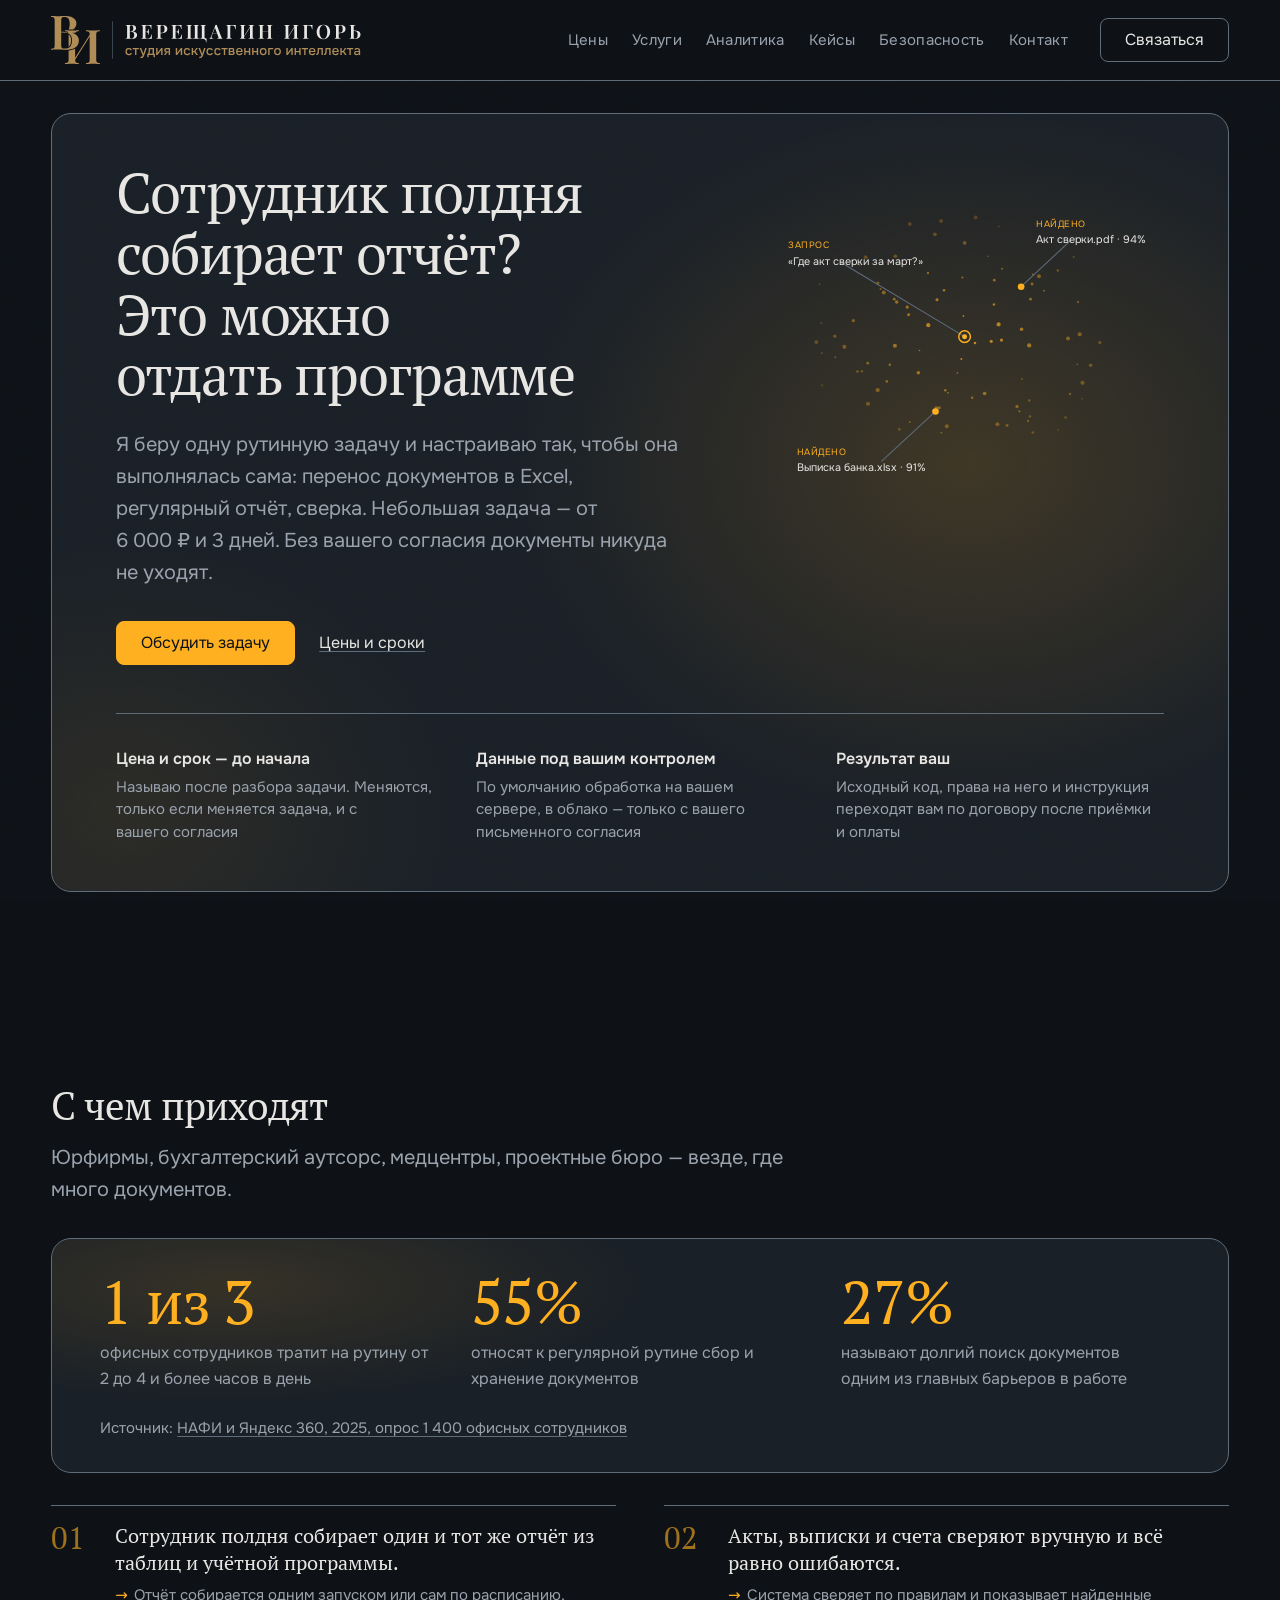
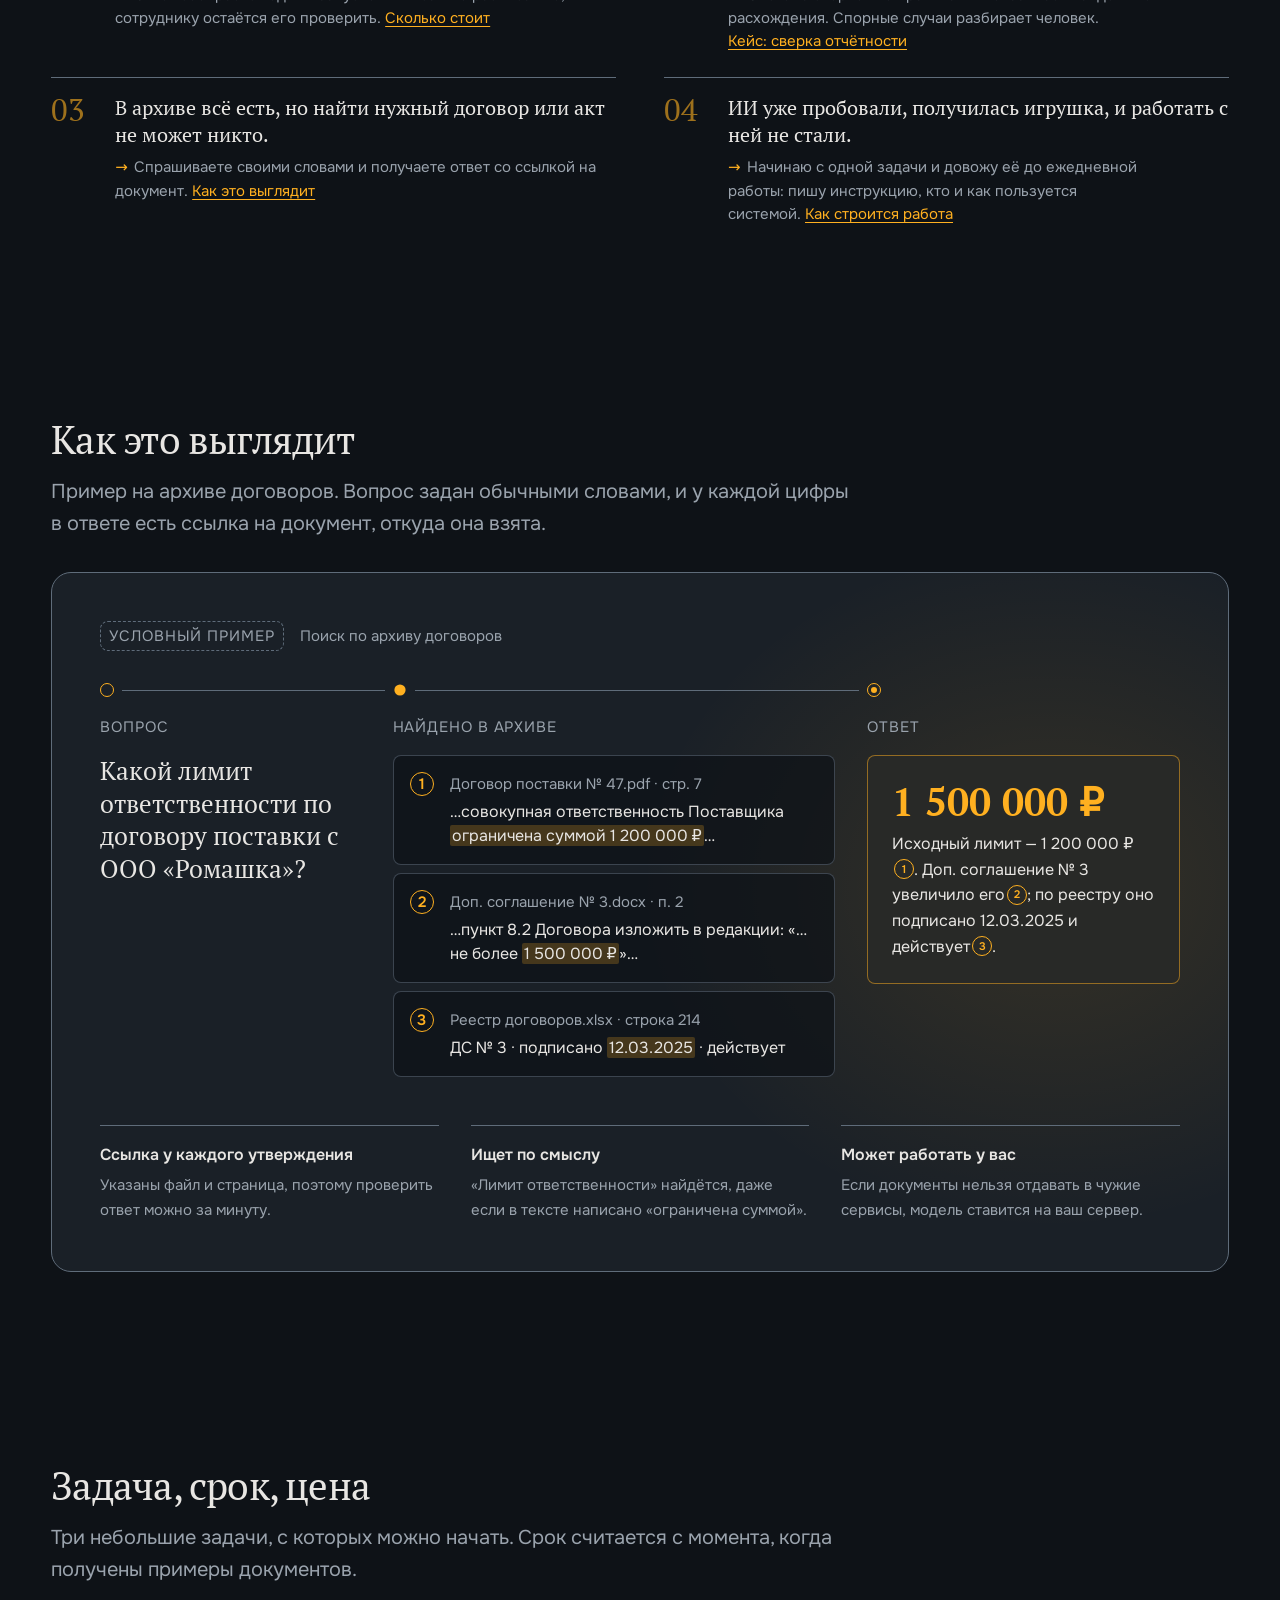
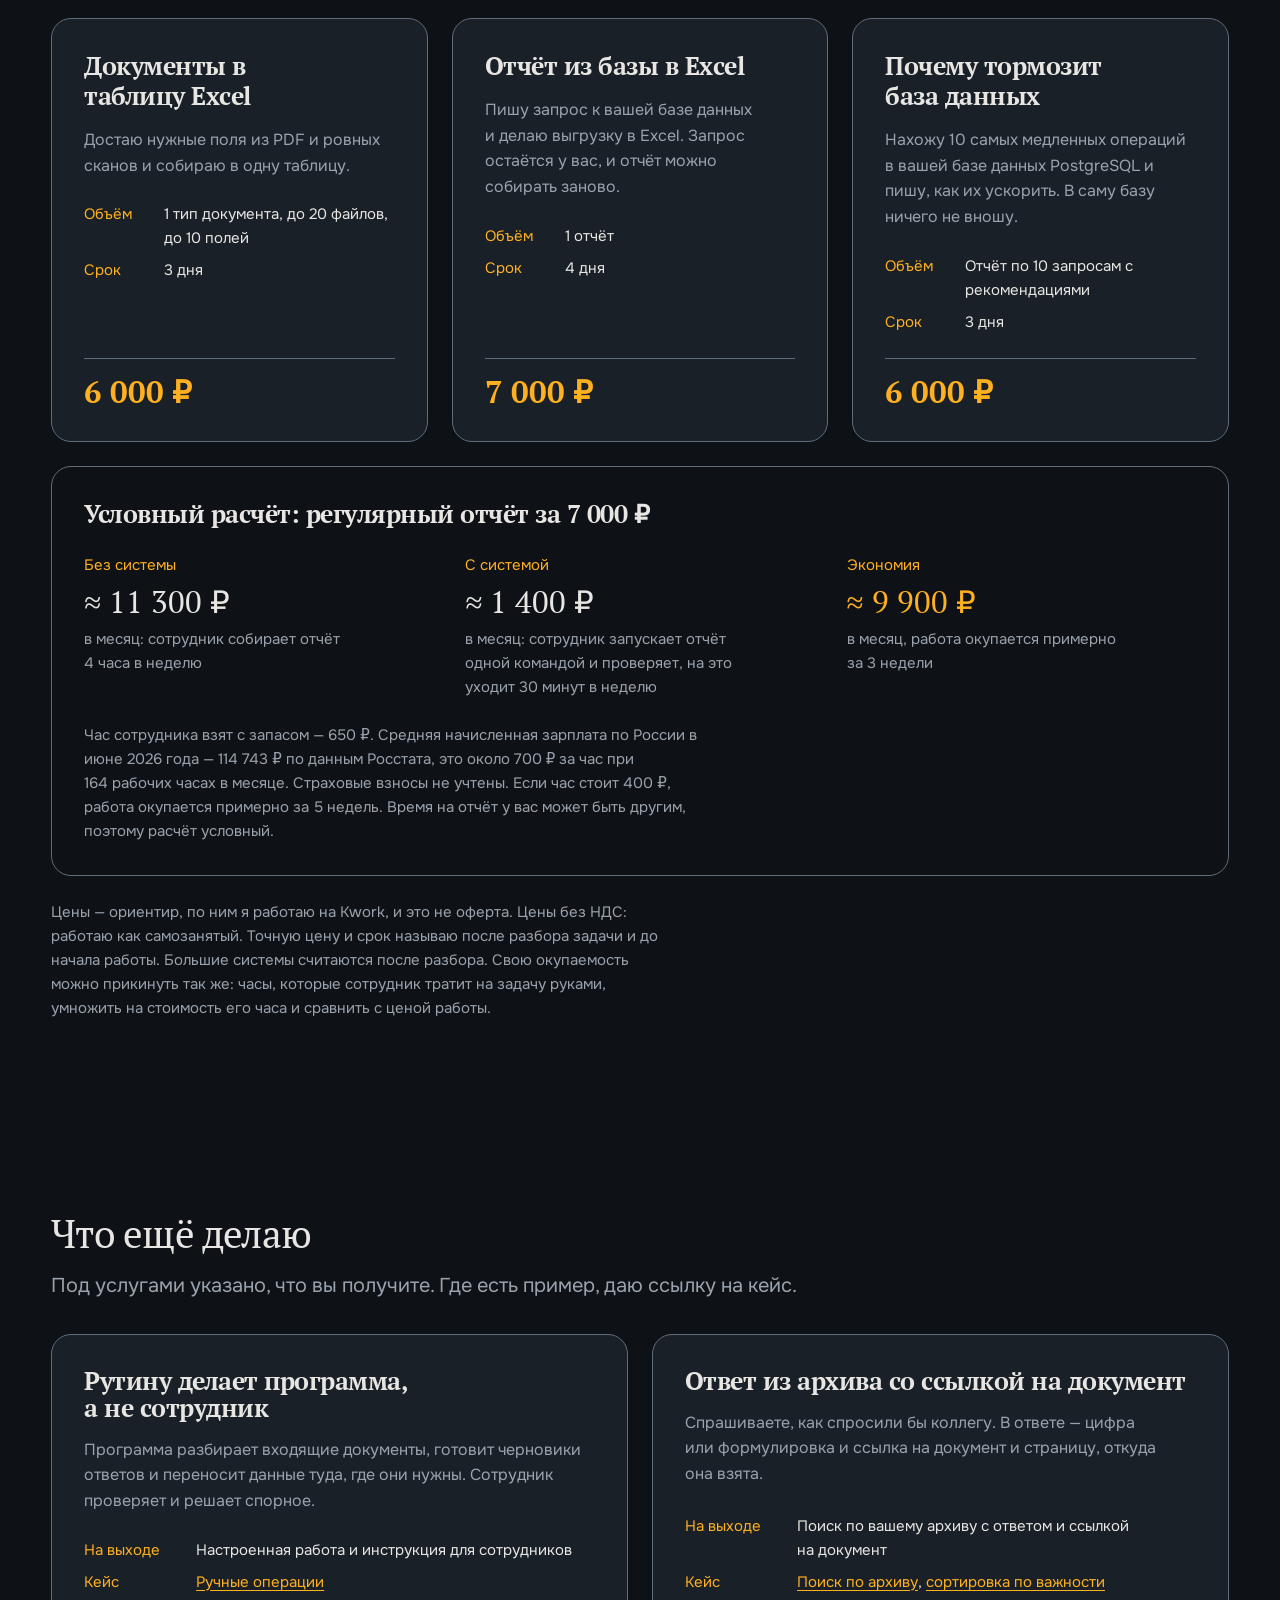
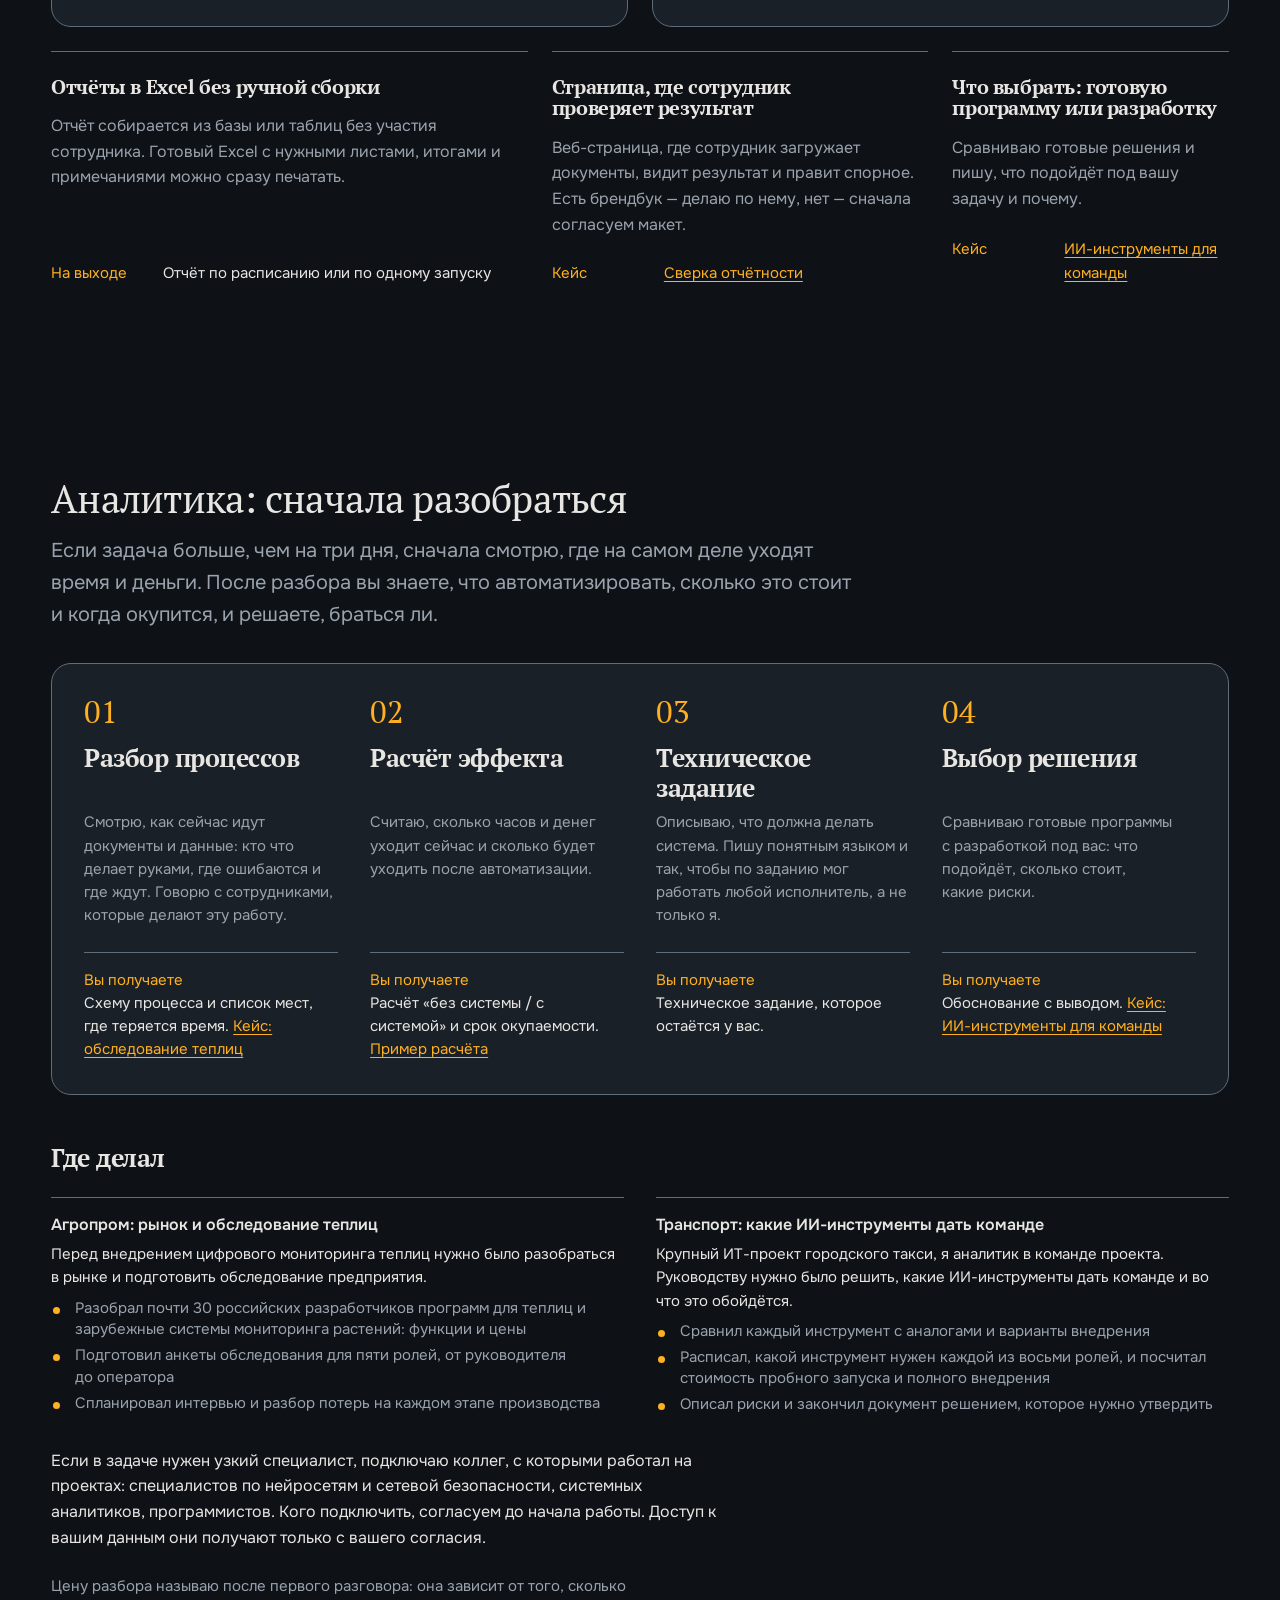
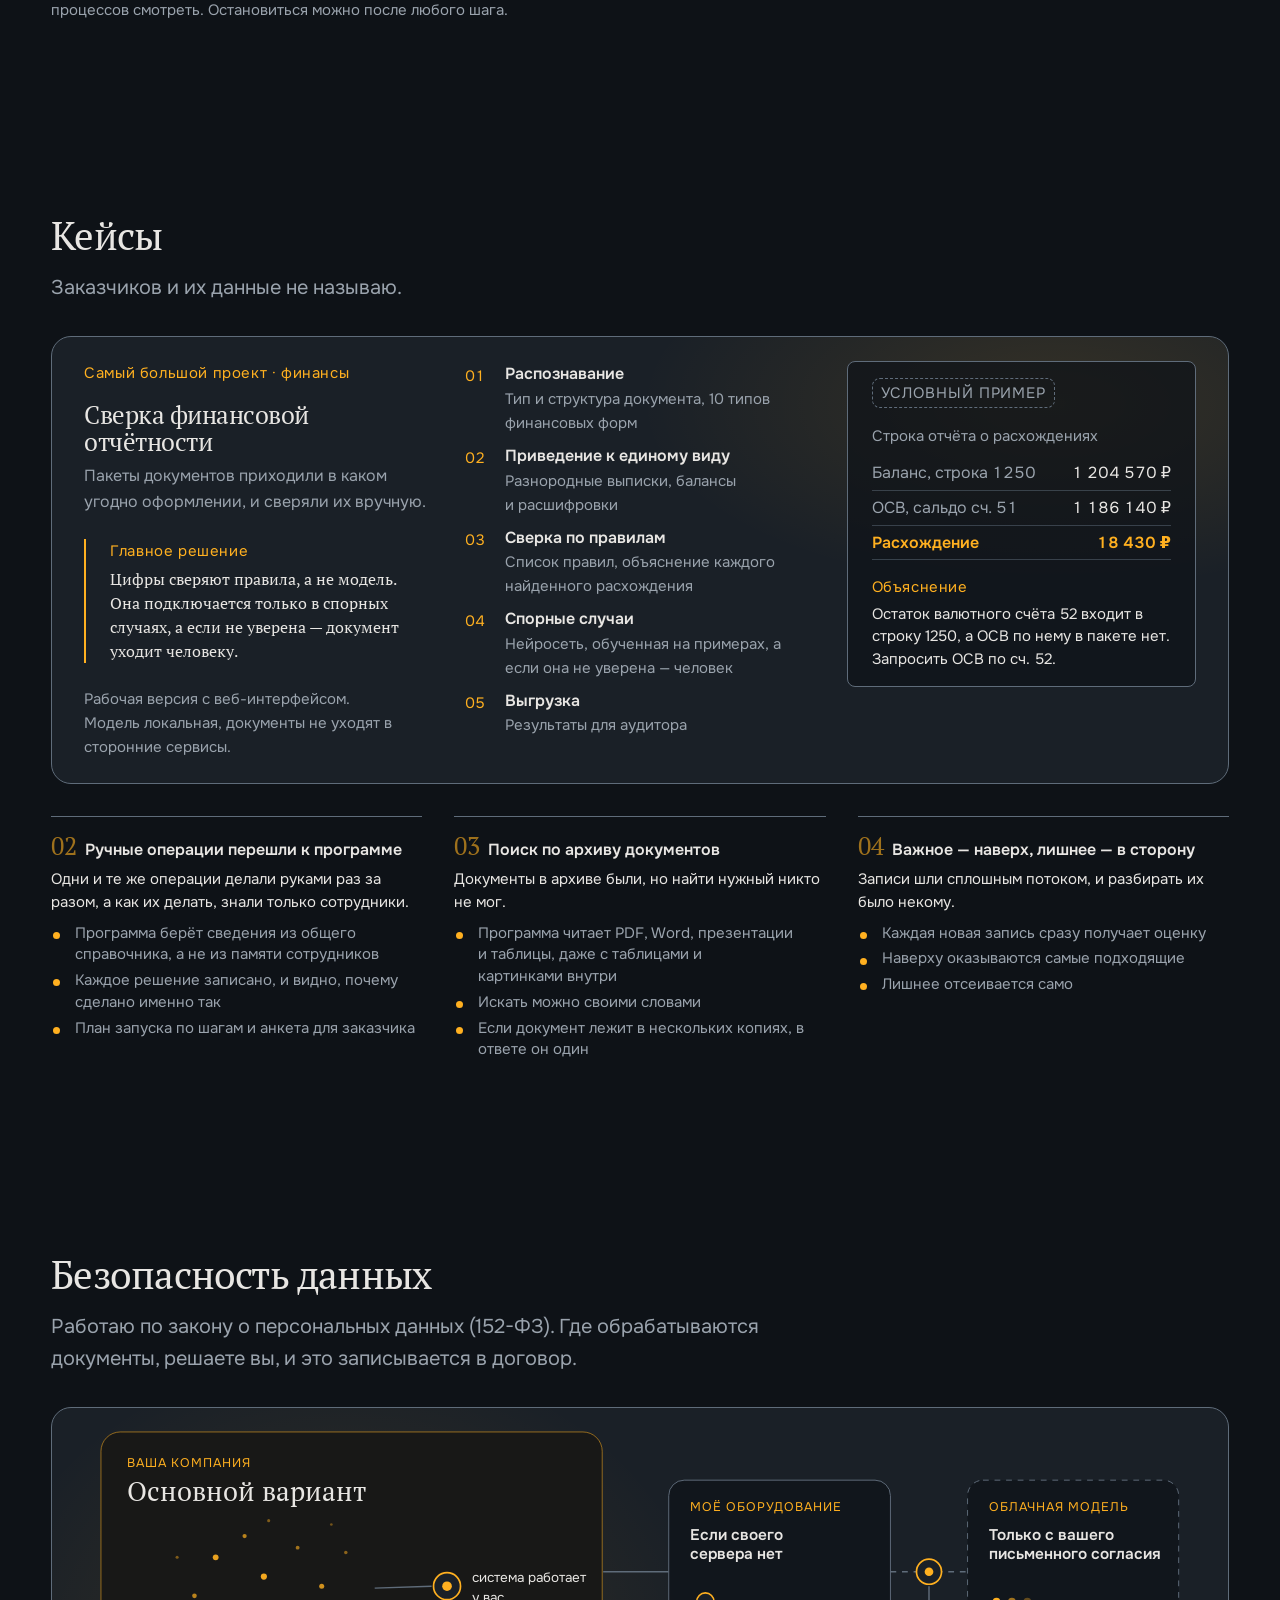
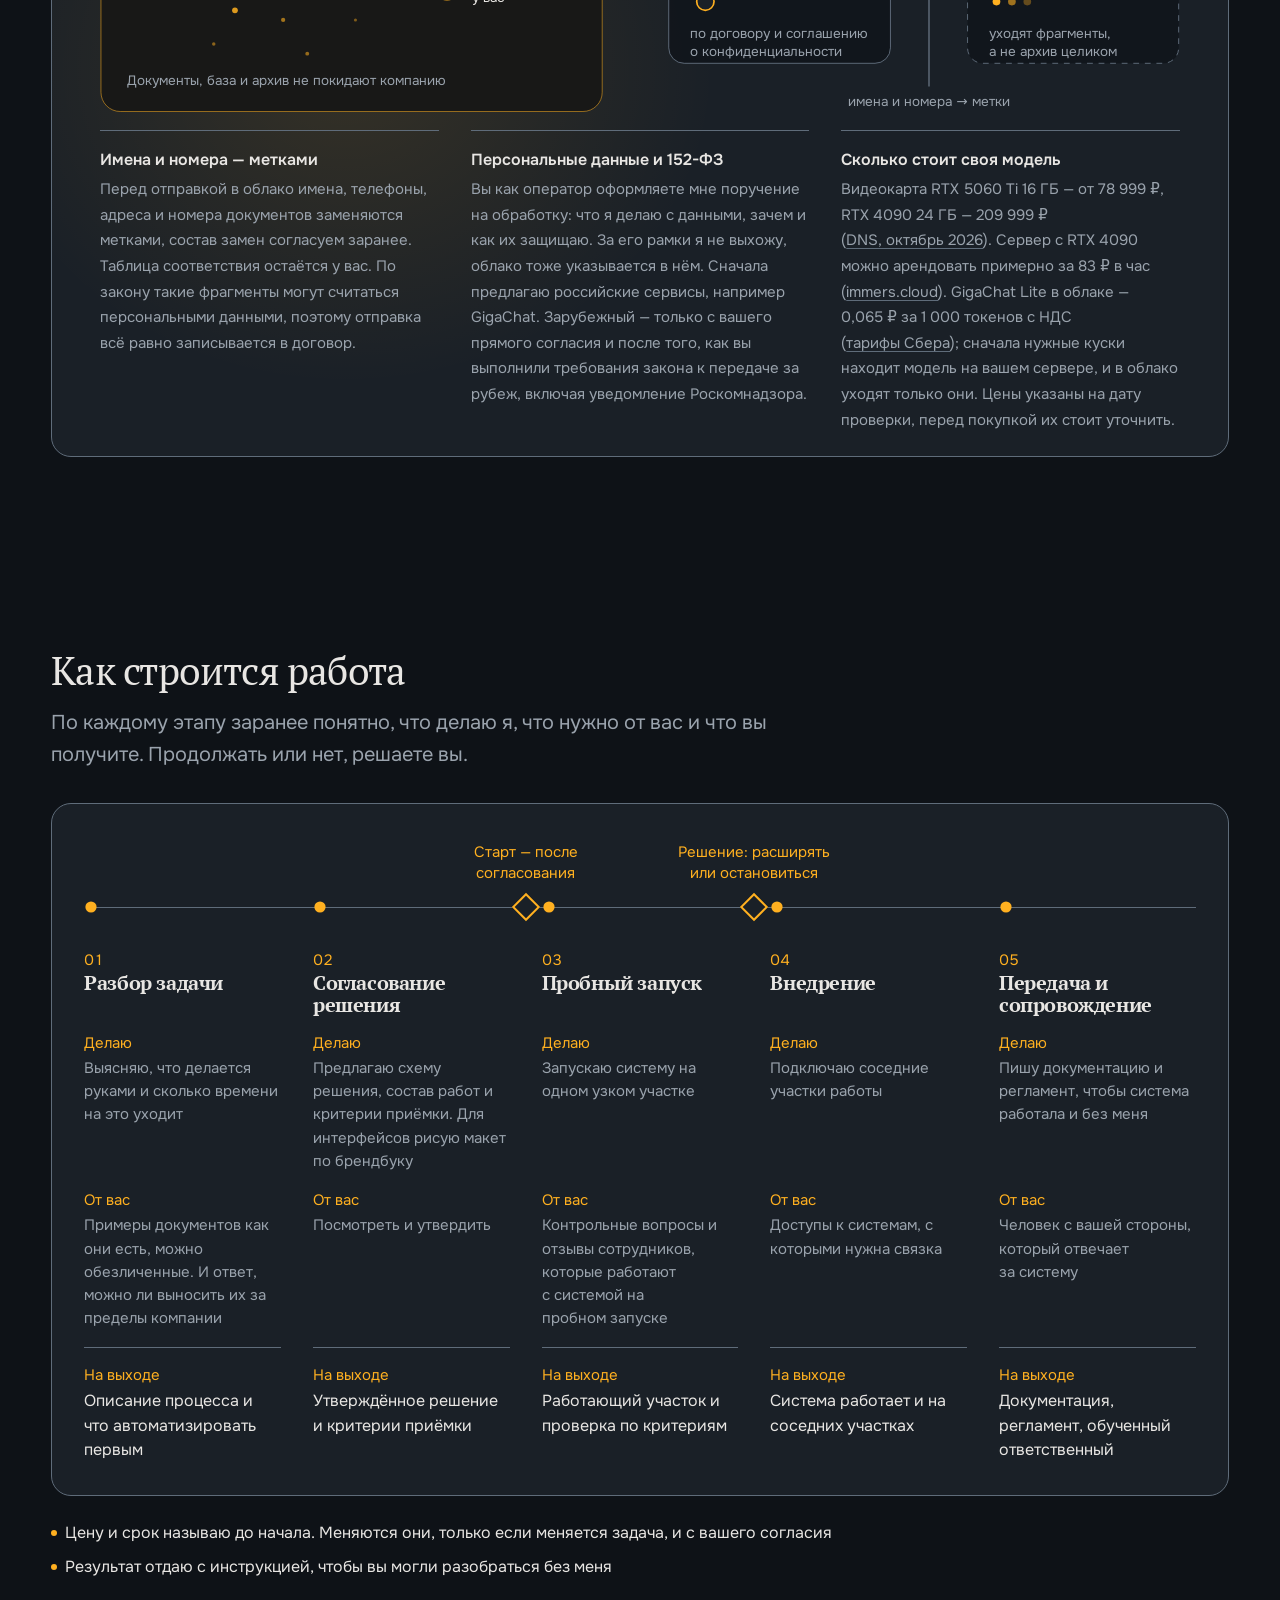
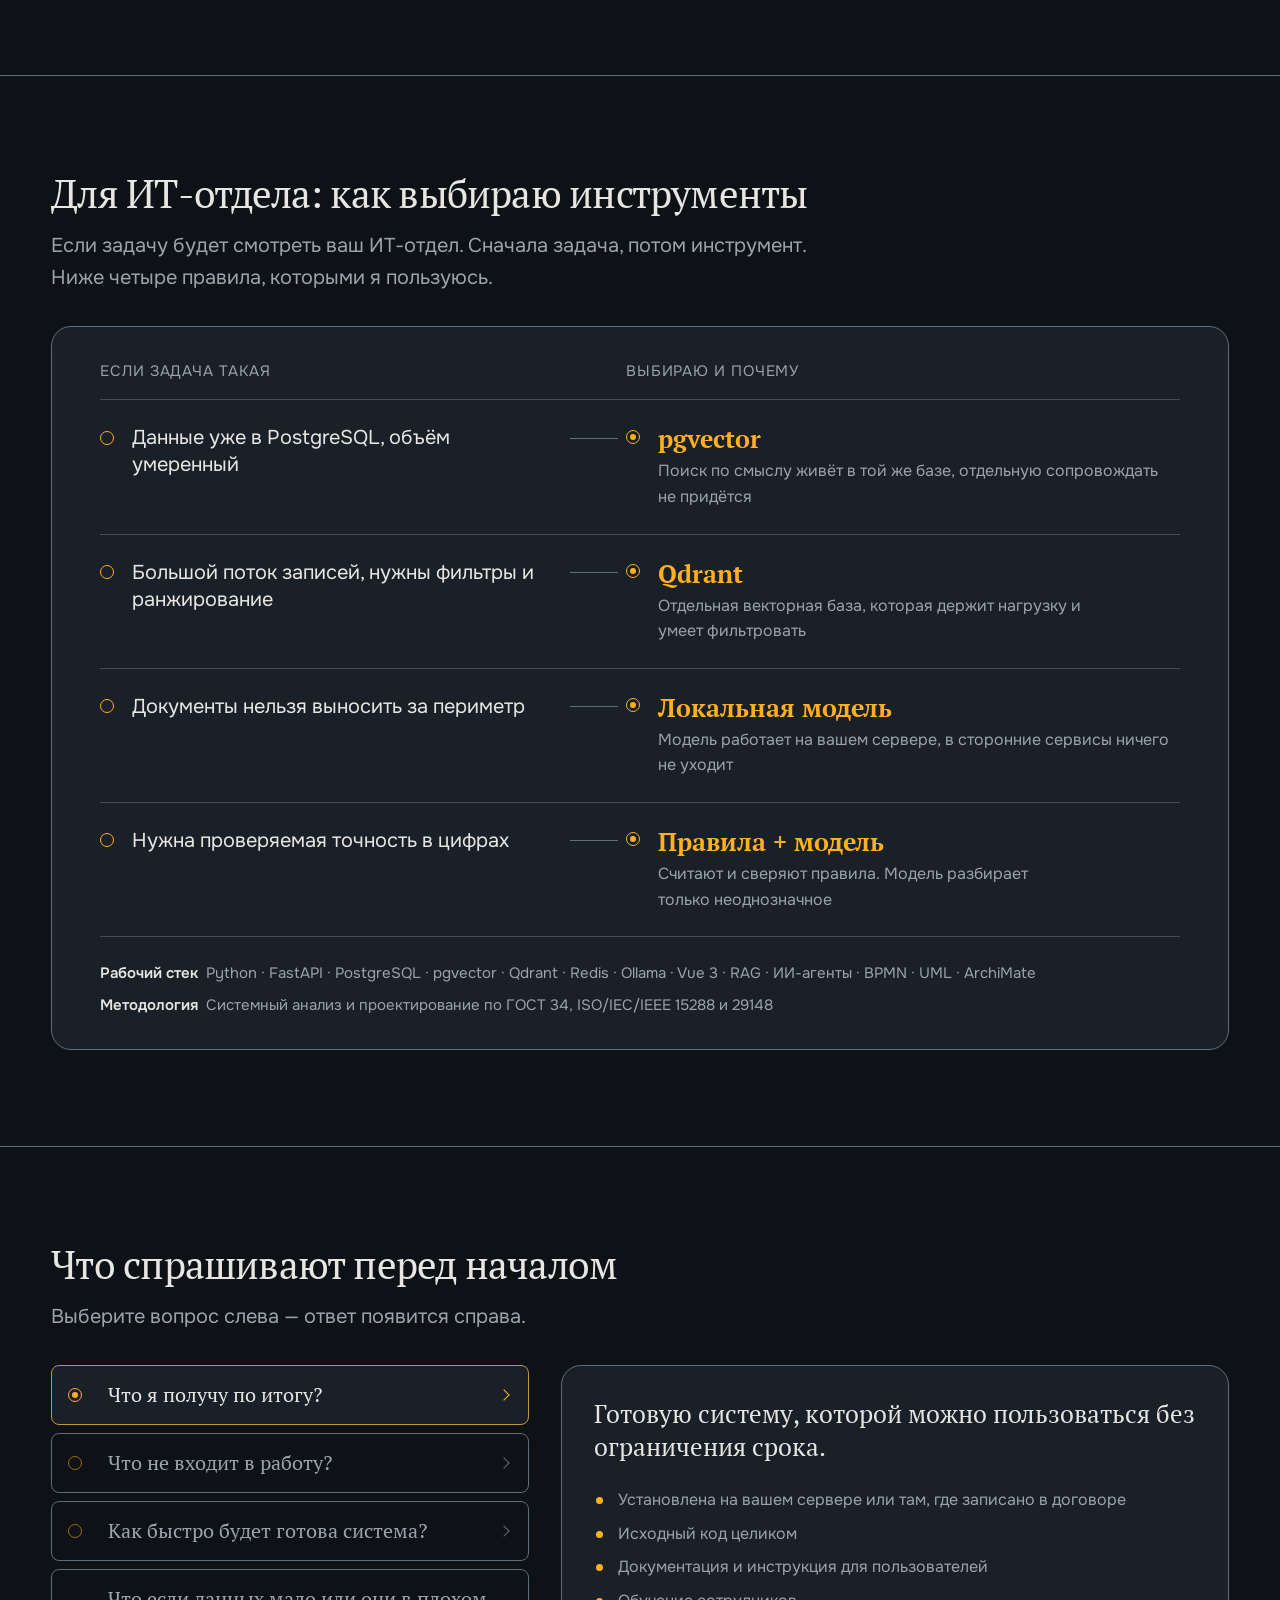
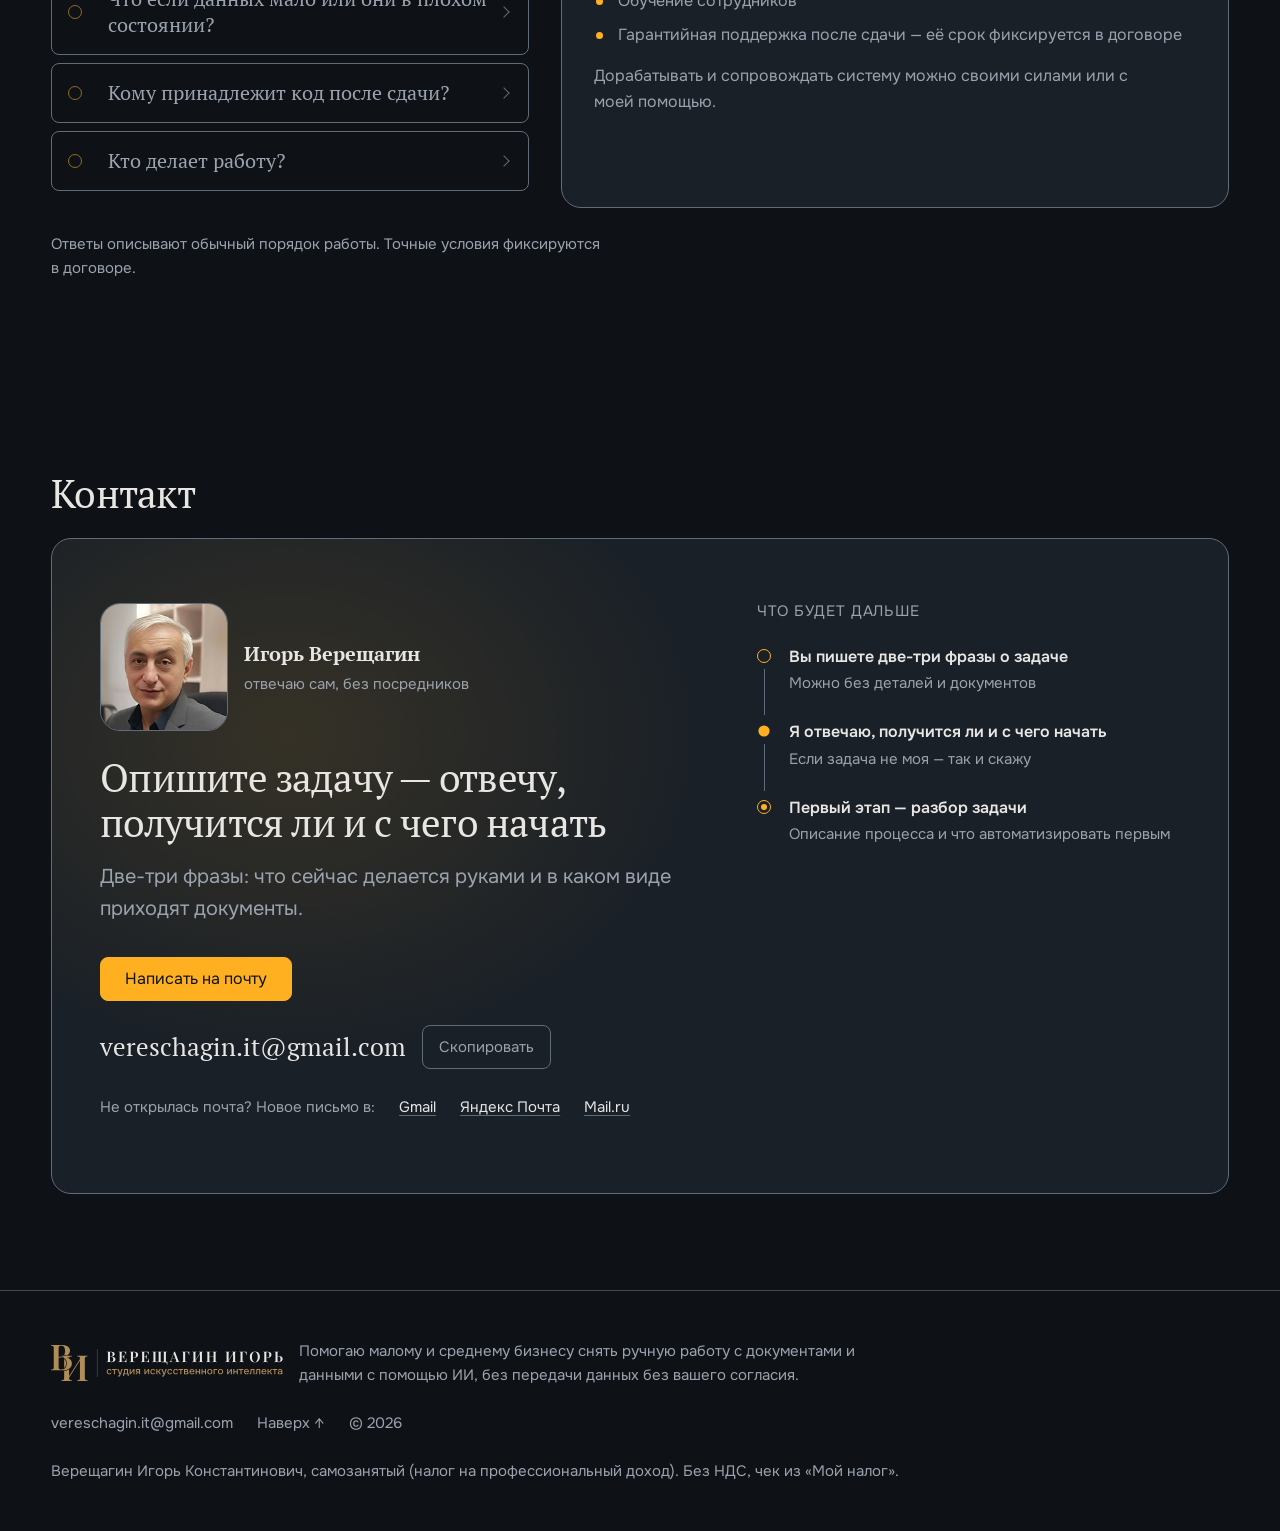
==== commit 6378720e: "Миссия и статус самозанятого в подвале, «Цены без НДС» (vitrina 8c5fe2e) Co-Authored-By: Claude Opus" ====
--- a/index.html
+++ b/index.html
@@ -336,7 +336,7 @@
         </ul>
         <p class="payback__source">Час сотрудника взят с запасом — 650&nbsp;₽. Средняя начисленная зарплата по России в июне 2026&nbsp;года — 114&nbsp;743&nbsp;₽ по данным Росстата, это около 700&nbsp;₽ за час при 164&nbsp;рабочих часах в месяце. Страховые взносы не учтены. Если час стоит 400&nbsp;₽, работа окупается примерно за 5&nbsp;недель. Время на отчёт у вас может быть другим, поэтому расчёт условный.</p>
       </div>
-      <p class="offers__note">Цены — ориентир, по ним я работаю на Kwork, и это не оферта. Точную цену и срок называю после разбора задачи и до начала работы. Большие системы считаются после разбора. Свою окупаемость можно прикинуть так же: часы, которые сотрудник тратит на задачу руками, умножить на стоимость его часа и сравнить с ценой работы.</p>
+      <p class="offers__note">Цены — ориентир, по ним я работаю на Kwork, и это не оферта. Цены без НДС: работаю как самозанятый. Точную цену и срок называю после разбора задачи и до начала работы. Большие системы считаются после разбора. Свою окупаемость можно прикинуть так же: часы, которые сотрудник тратит на задачу руками, умножить на стоимость его часа и сравнить с ценой работы.</p>
     </section>
 
     <section class="section" id="services" aria-labelledby="services-title">
@@ -762,8 +762,9 @@
 
   <footer class="site-footer">
     <div class="site-footer__inner">
-      <p class="site-footer__who"><img src="assets/icons/logo.svg" width="232" height="36" alt="Верещагин Игорь, студия искусственного интеллекта"><span>Документы, отчёты и данные</span></p>
+      <p class="site-footer__who"><img src="assets/icons/logo.svg" width="232" height="36" alt="Верещагин Игорь, студия искусственного интеллекта"><span class="site-footer__mission">Помогаю малому и среднему бизнесу снять ручную работу с документами и данными с помощью ИИ, без передачи данных без вашего согласия.</span></p>
       <p class="site-footer__links"><a href="mailto:vereschagin.it@gmail.com">vereschagin.it@gmail.com</a><a href="#hero">Наверх ↑</a><span>© 2026</span></p>
+      <p class="site-footer__legal">Верещагин Игорь Константинович, самозанятый (налог на профессиональный доход). Без НДС, чек из «Мой налог».</p>
     </div>
   </footer>
 
--- a/styles/main.css
+++ b/styles/main.css
@@ -1428,6 +1428,9 @@
 .site-footer__links { display: flex; flex-wrap: wrap; align-items: center; gap: var(--space-2); margin: 0; max-width: none; }
 .site-footer__links { gap: var(--space-3); }
 .site-footer__who img { display: block; height: 36px; width: auto; }
+.site-footer__mission { max-width: var(--measure); }
+/* Статус исполнителя и НДС — отдельной строкой под подвалом, решение владельца 21.10.2026 */
+.site-footer__legal { flex-basis: 100%; margin: 0; max-width: none; }
 .site-footer a { color: var(--color-text-muted); text-decoration: none; }
 .site-footer a:hover { color: var(--color-text); }
 
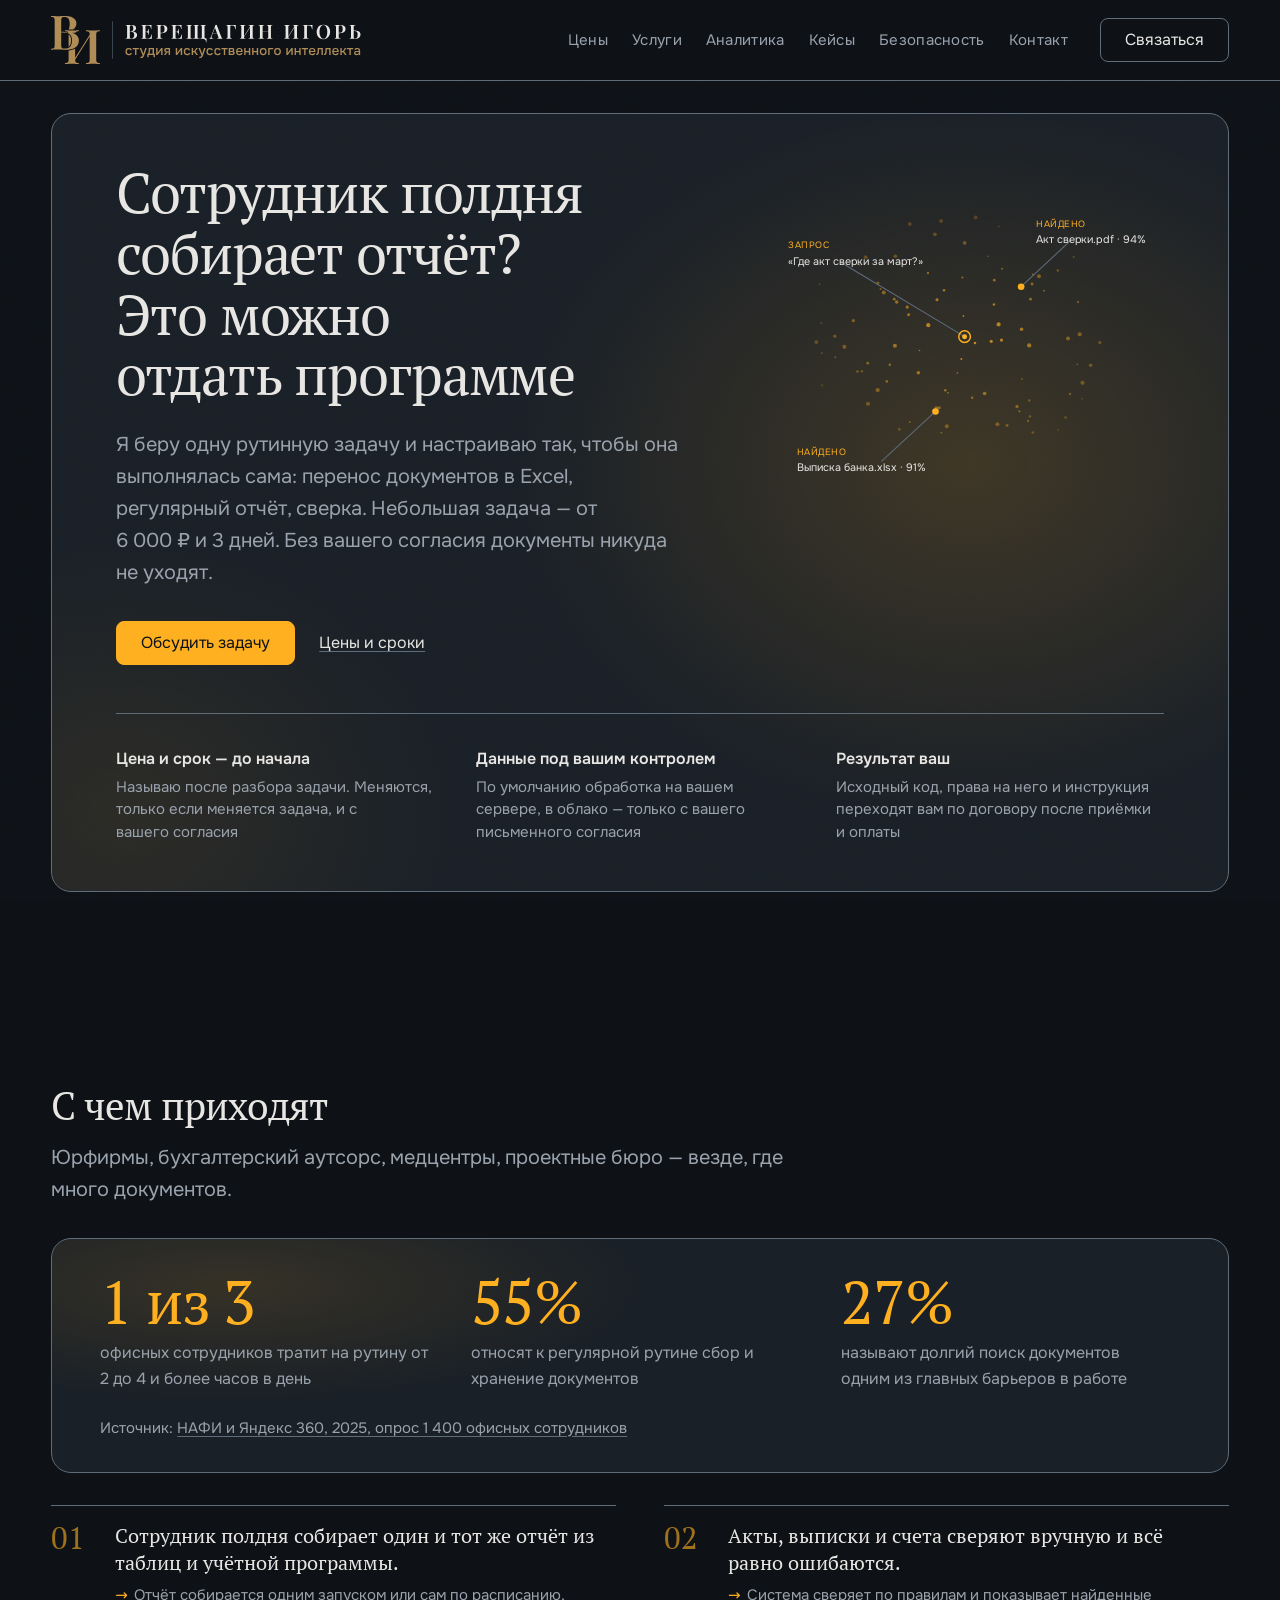
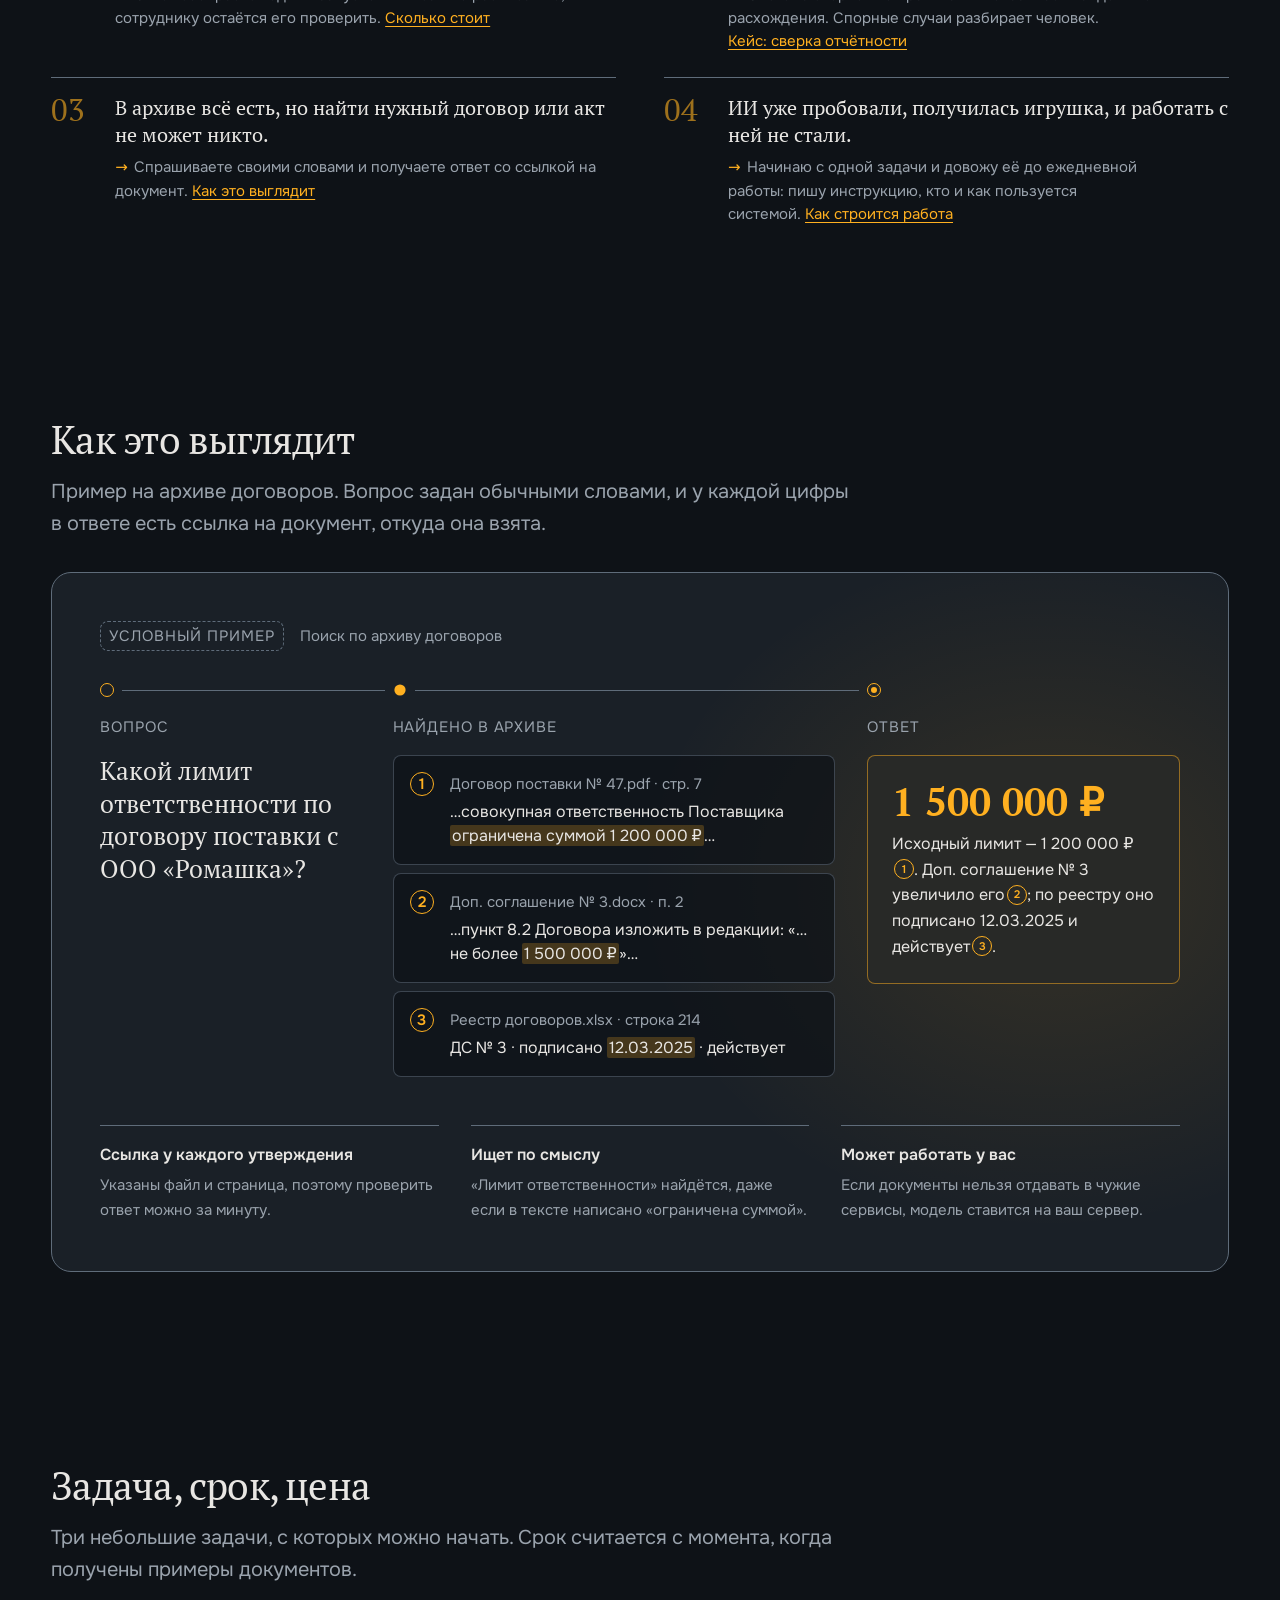
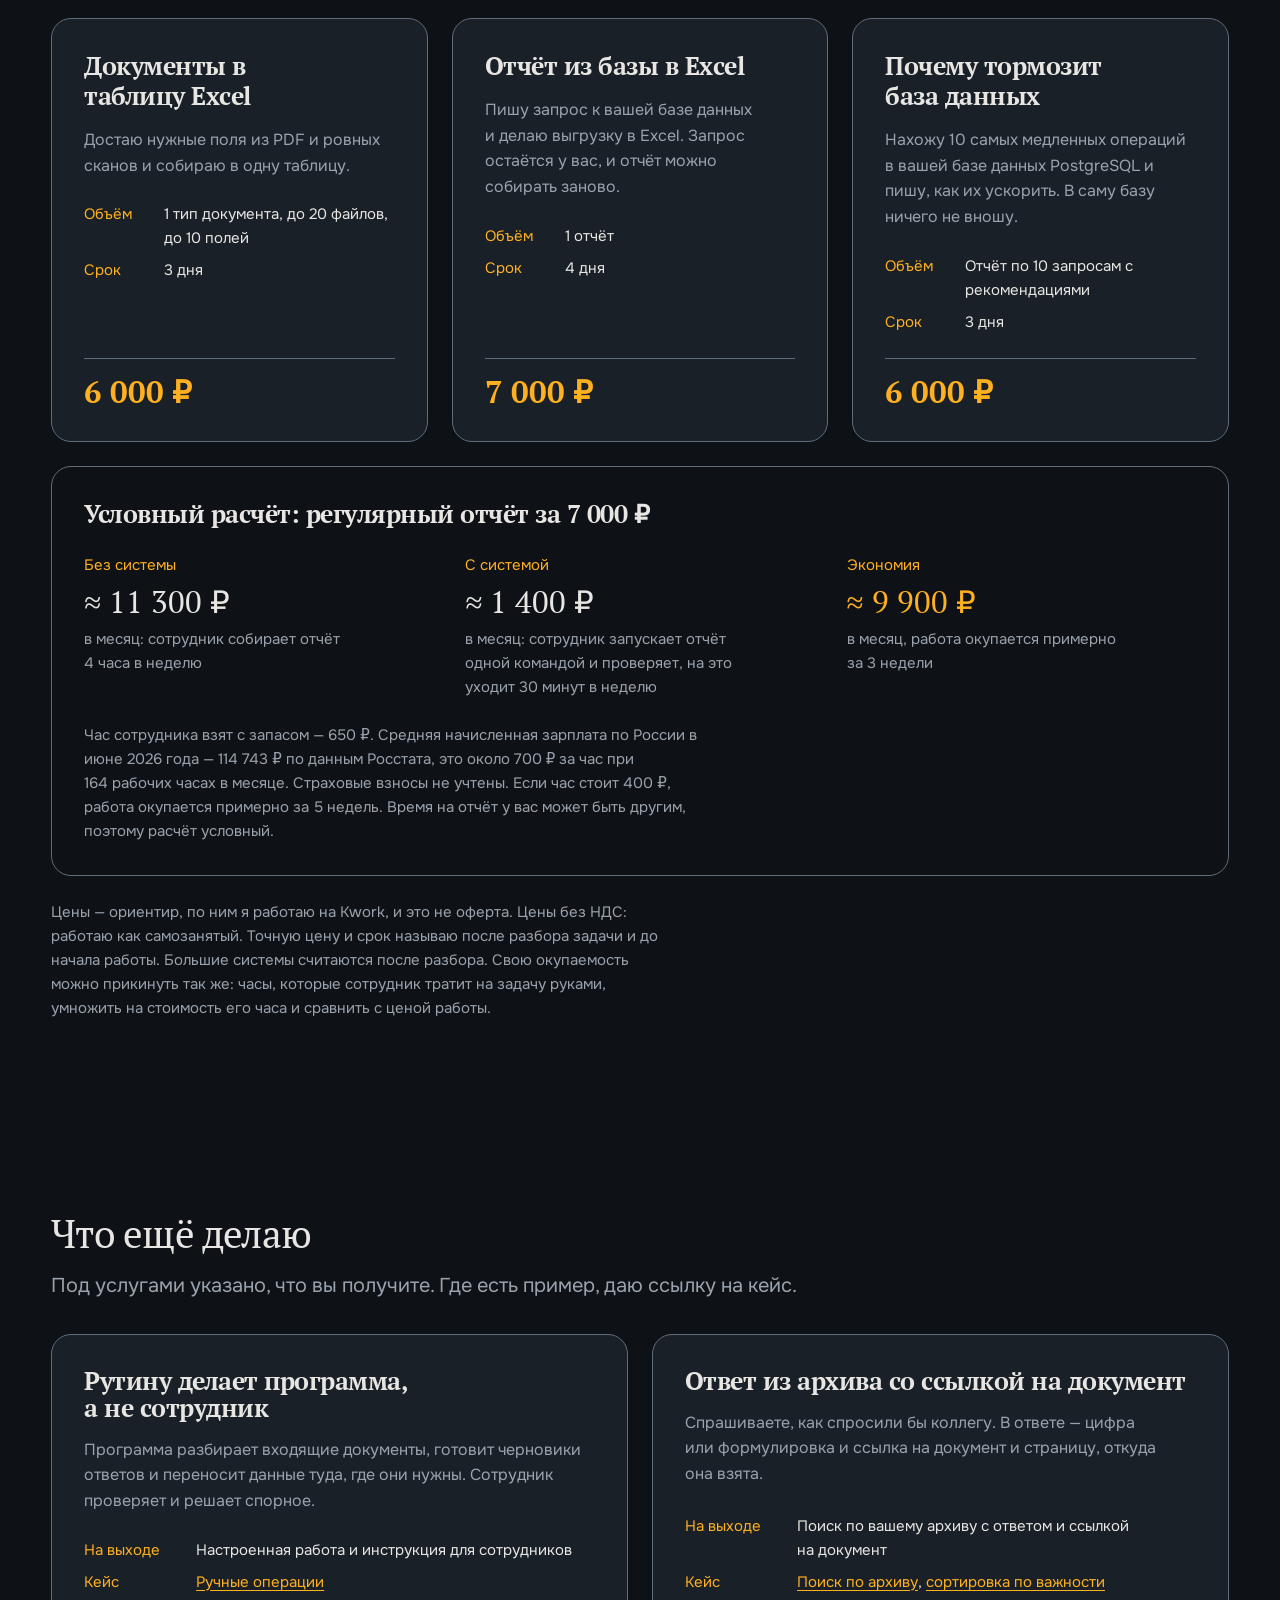
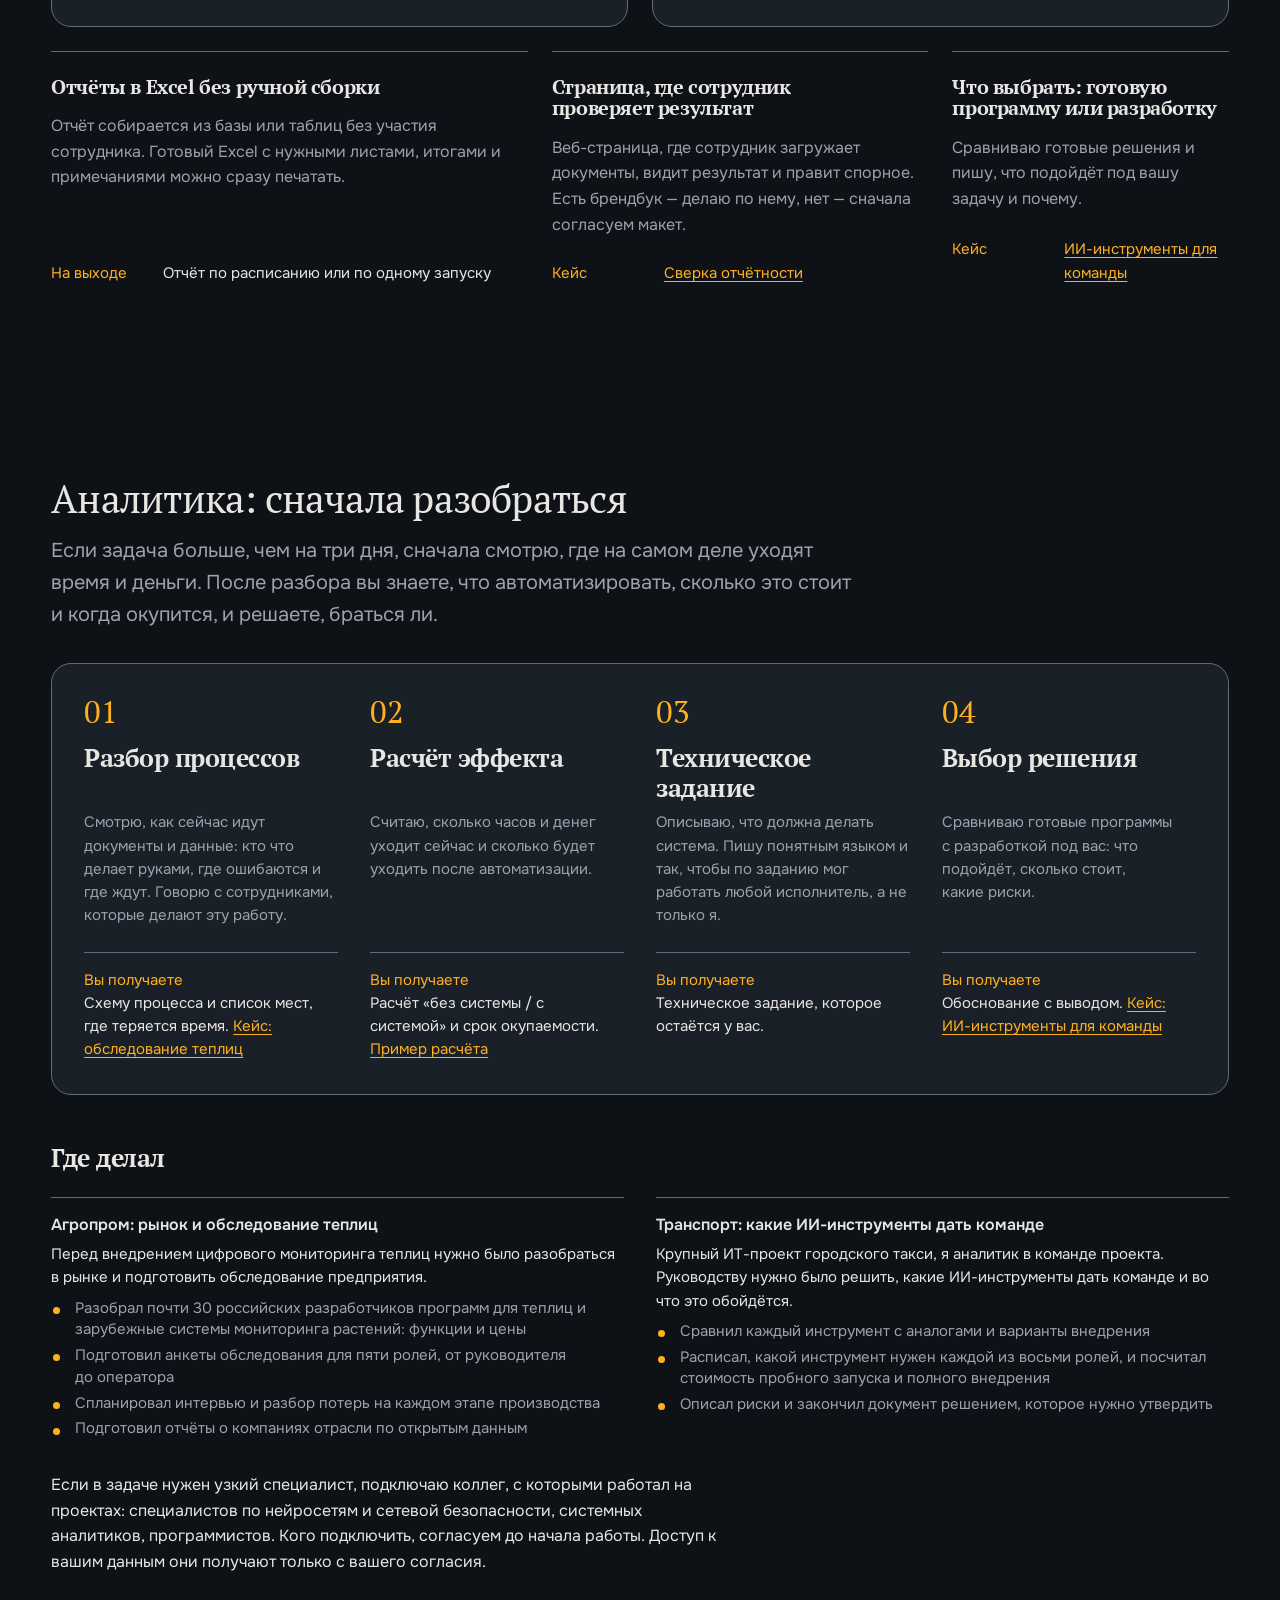
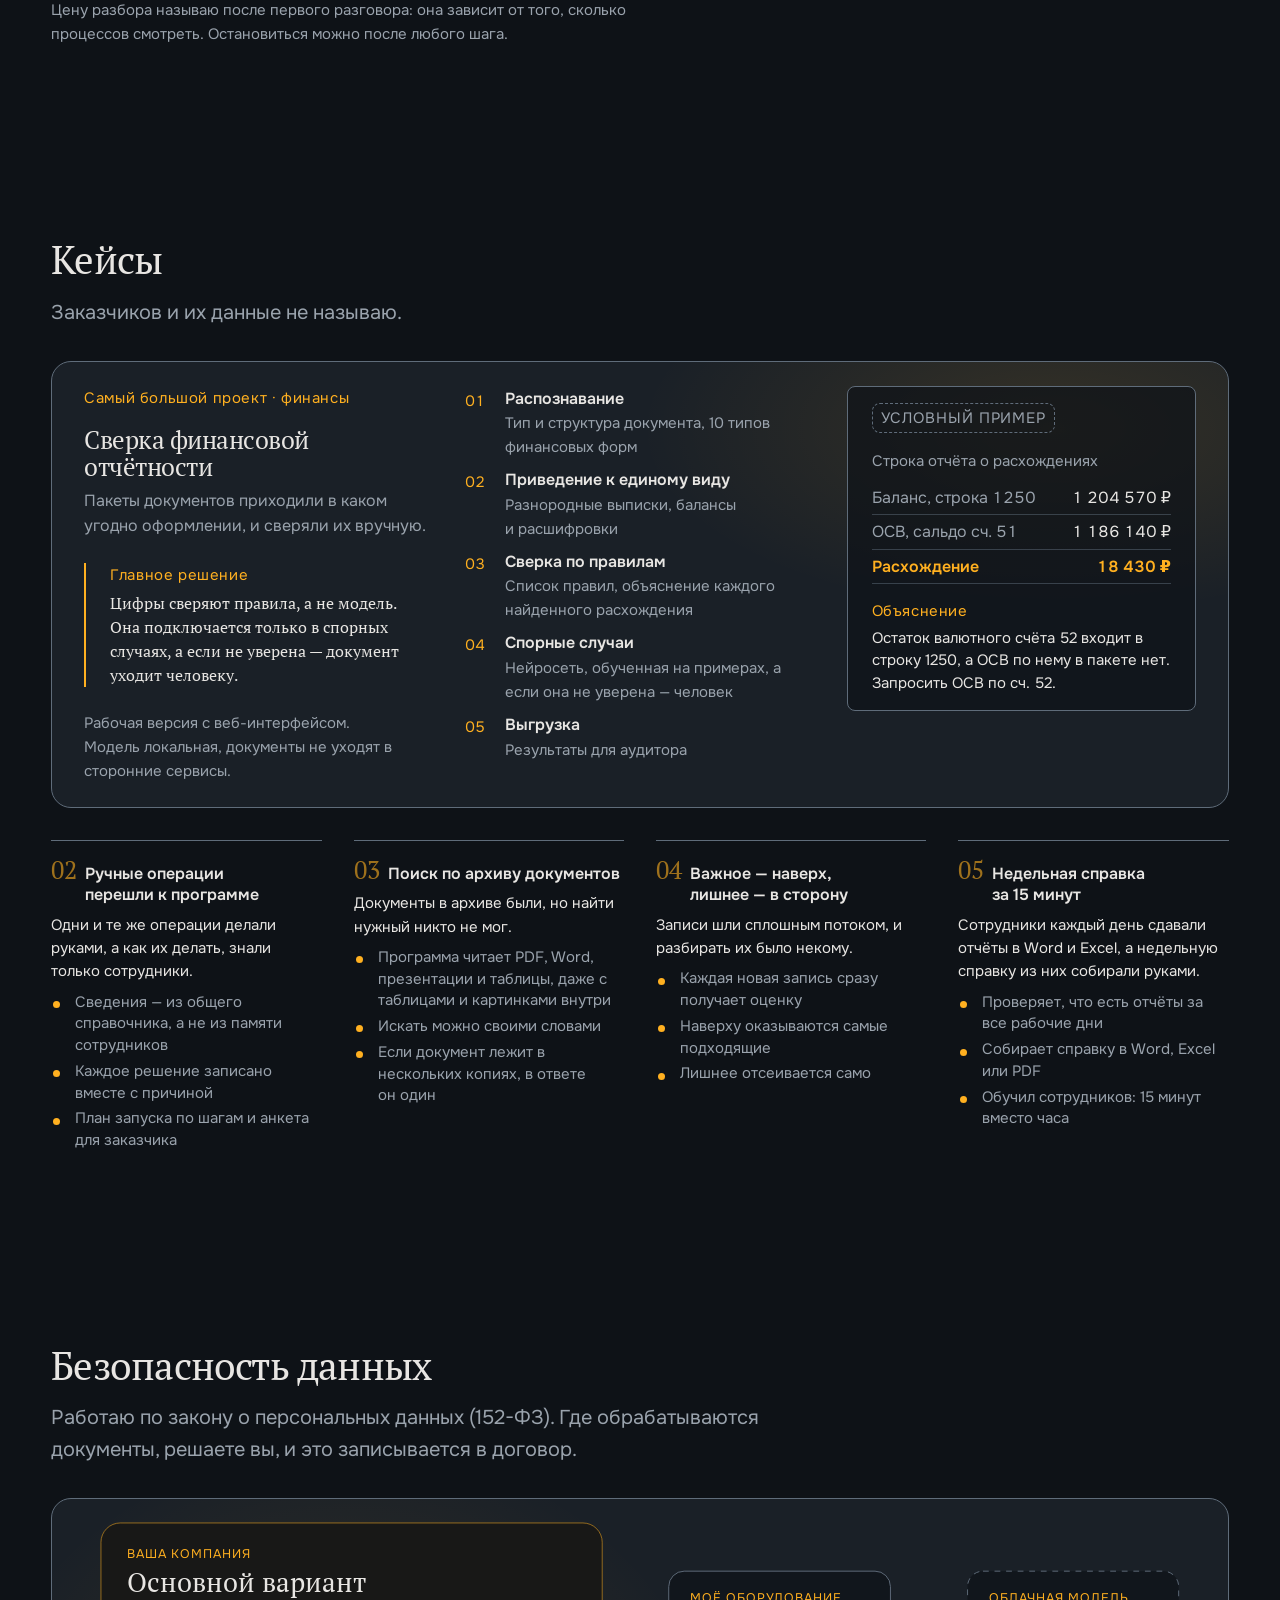
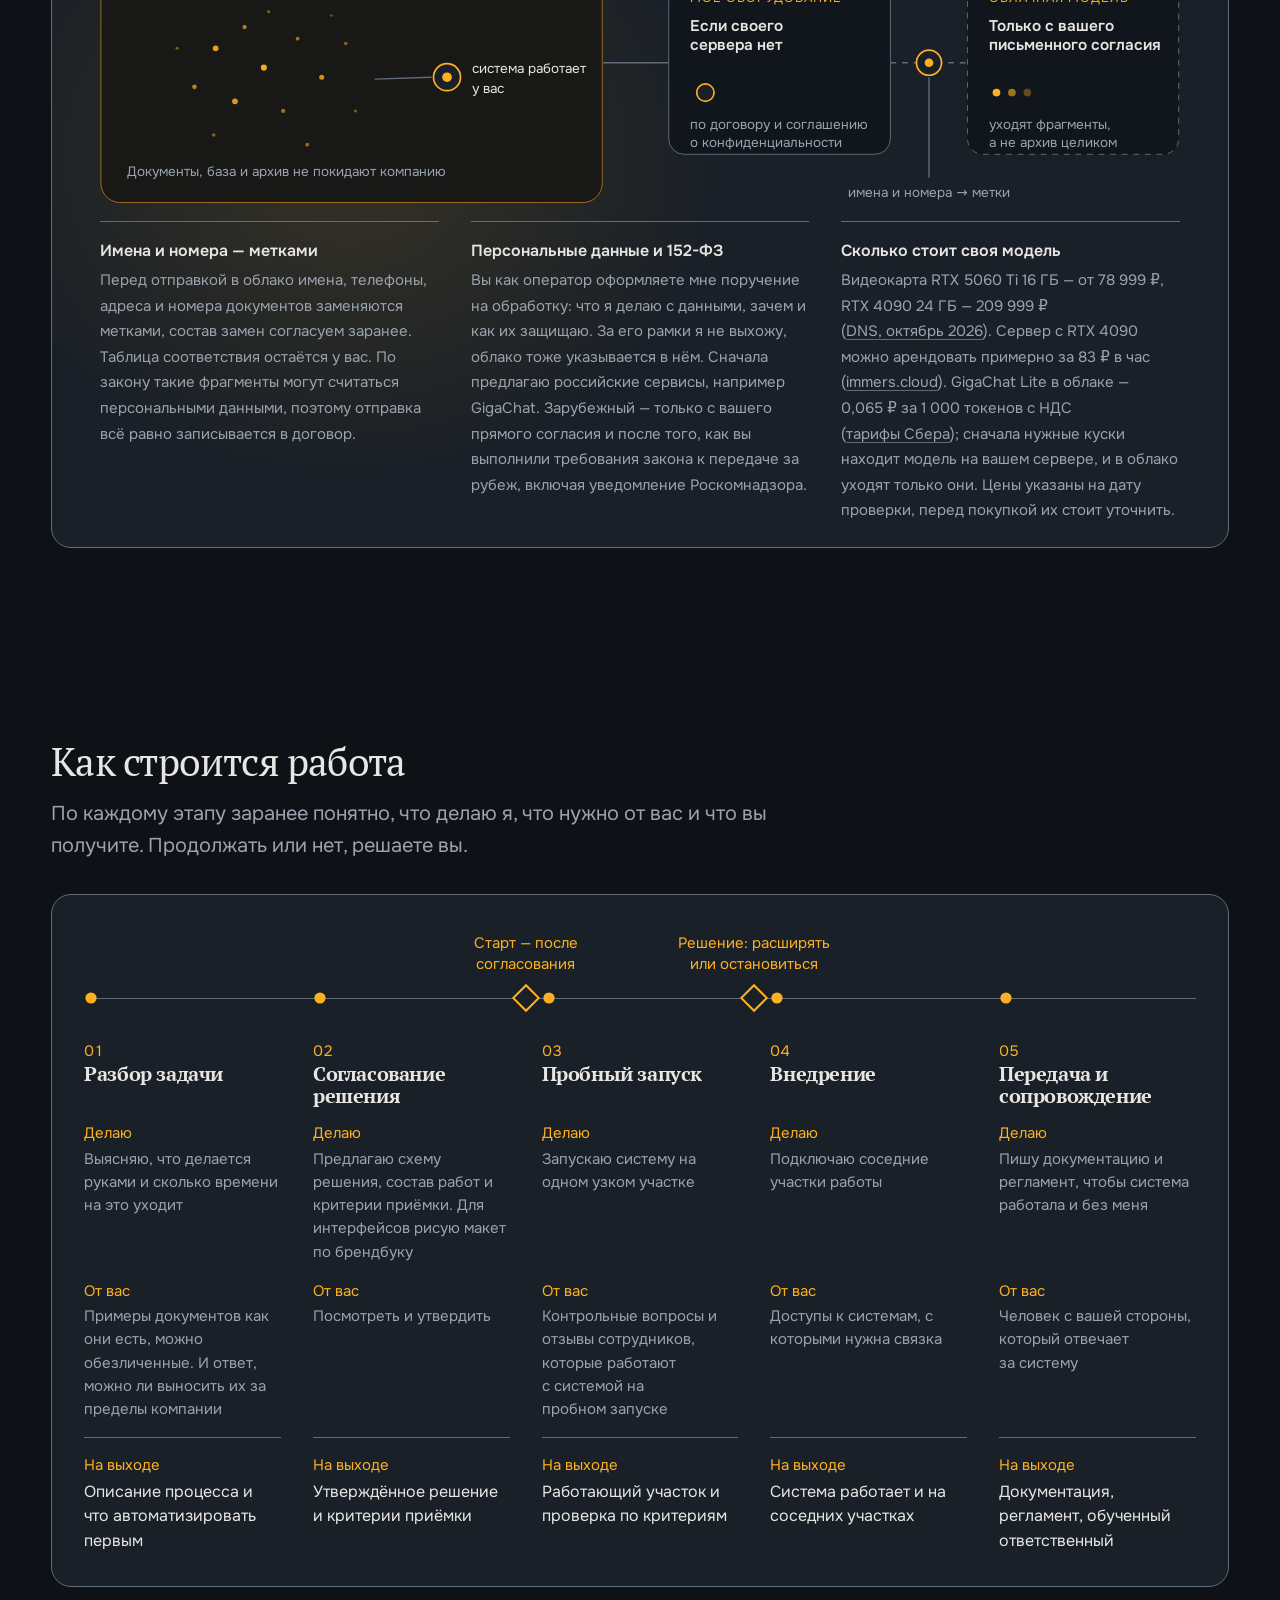
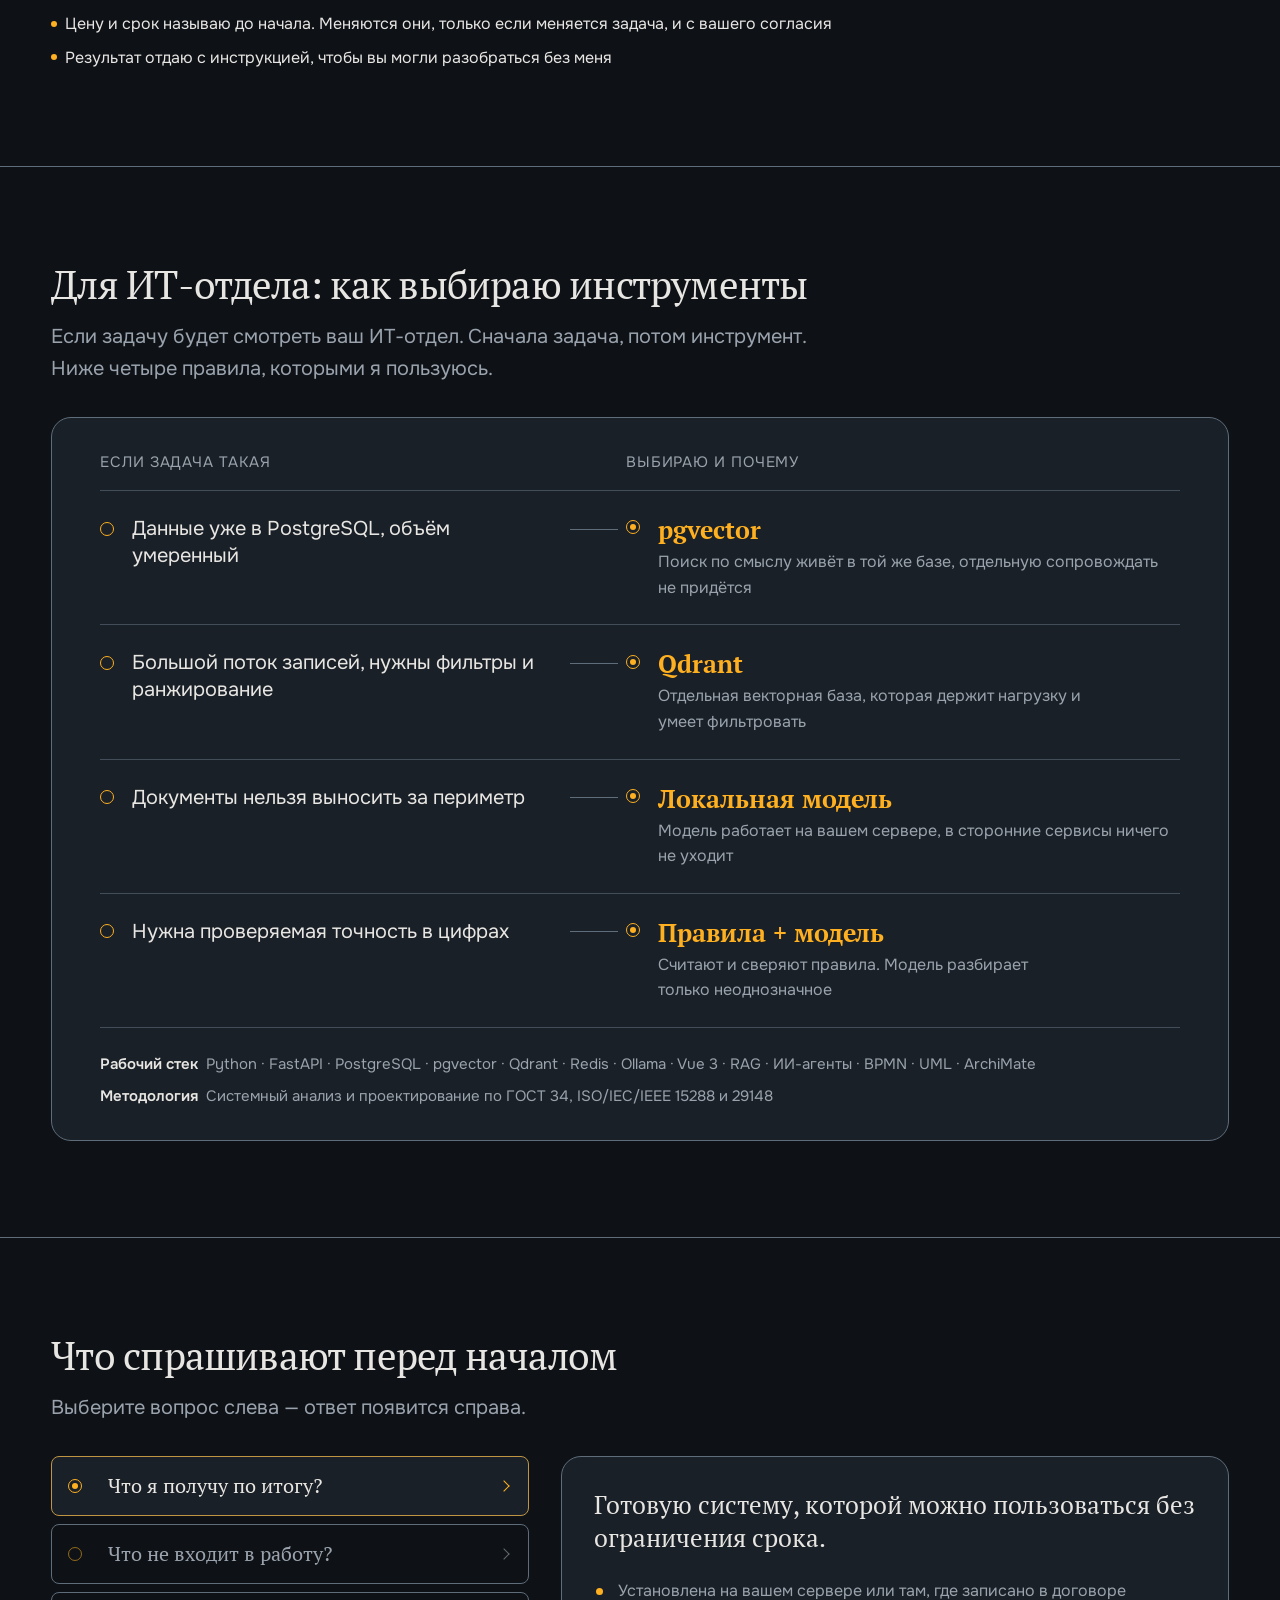
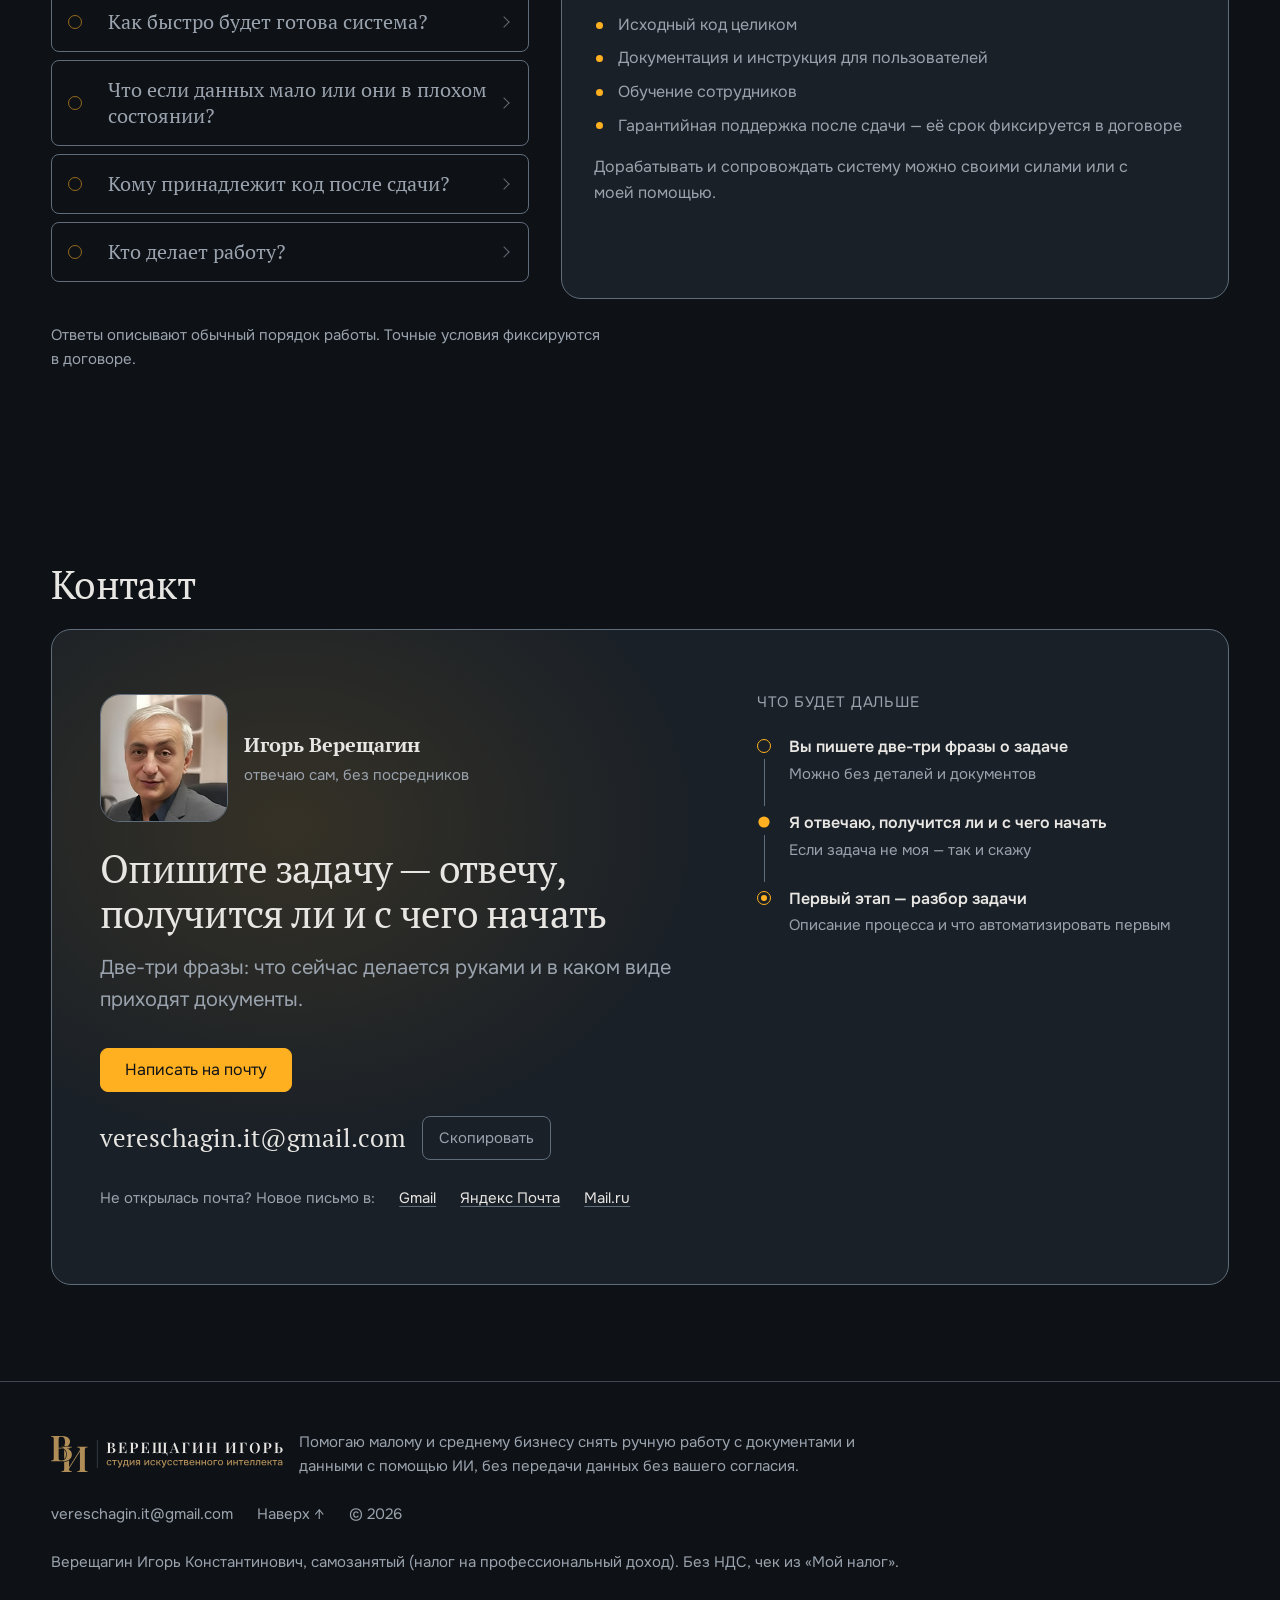
==== commit bbfa9dc0: "Кейс «Недельная справка за 15 минут», отчёты о компаниях в «Агропроме», кейсы в четыре колонки (vitr" ====
--- a/index.html
+++ b/index.html
@@ -421,6 +421,7 @@
             <li>Разобрал почти 30 российских разработчиков программ для теплиц и зарубежные системы мониторинга растений: функции и цены</li>
             <li>Подготовил анкеты обследования для пяти ролей, от руководителя до оператора</li>
             <li>Спланировал интервью и разбор потерь на каждом этапе производства</li>
+            <li>Подготовил отчёты о компаниях отрасли по открытым данным</li>
           </ul>
         </li>
         <li class="case-card reveal" id="case-ai-tools">
@@ -474,10 +475,10 @@
 
         <li class="case-card reveal" id="case-agents">
           <div class="case-card__head"><span class="case-card__num" aria-hidden="true">02</span><h3>Ручные операции перешли к программе</h3></div>
-          <p class="case-card__problem"><span class="sr-only">Задача: </span>Одни и те же операции делали руками раз за разом, а как их делать, знали только сотрудники.</p>
+          <p class="case-card__problem"><span class="sr-only">Задача: </span>Одни и те же операции делали руками, а как их делать, знали только сотрудники.</p>
           <ul class="dots" role="list" aria-label="Сделано">
-            <li>Программа берёт сведения из общего справочника, а не из памяти сотрудников</li>
-            <li>Каждое решение записано, и видно, почему сделано именно так</li>
+            <li>Сведения — из общего справочника, а не из памяти сотрудников</li>
+            <li>Каждое решение записано вместе с причиной</li>
             <li>План запуска по шагам и анкета для заказчика</li>
           </ul>
         </li>
@@ -499,6 +500,16 @@
             <li>Каждая новая запись сразу получает оценку</li>
             <li>Наверху оказываются самые подходящие</li>
             <li>Лишнее отсеивается само</li>
+          </ul>
+        </li>
+
+        <li class="case-card reveal" id="case-weekly">
+          <div class="case-card__head"><span class="case-card__num" aria-hidden="true">05</span><h3>Недельная справка за 15 минут</h3></div>
+          <p class="case-card__problem"><span class="sr-only">Задача: </span>Сотрудники каждый день сдавали отчёты в Word и Excel, а недельную справку из них собирали руками.</p>
+          <ul class="dots" role="list" aria-label="Сделано">
+            <li>Проверяет, что есть отчёты за все рабочие дни</li>
+            <li>Собирает справку в Word, Excel или PDF</li>
+            <li>Обучил сотрудников: 15 минут вместо часа</li>
           </ul>
         </li>
       </ul>
--- a/styles/main.css
+++ b/styles/main.css
@@ -655,7 +655,8 @@
    (агропром, транспорт) — в «Аналитике», блок «Где делал» (решение 21.10.2026). */
 .cases {
   display: grid;
-  grid-template-columns: repeat(3, minmax(0, 1fr));
+  /* Четыре карточки под главным кейсом — в один ряд, чтобы «Кейсы» оставались в одном экране */
+  grid-template-columns: repeat(4, minmax(0, 1fr));
   gap: var(--space-4);
   list-style: none;
   margin: 0;
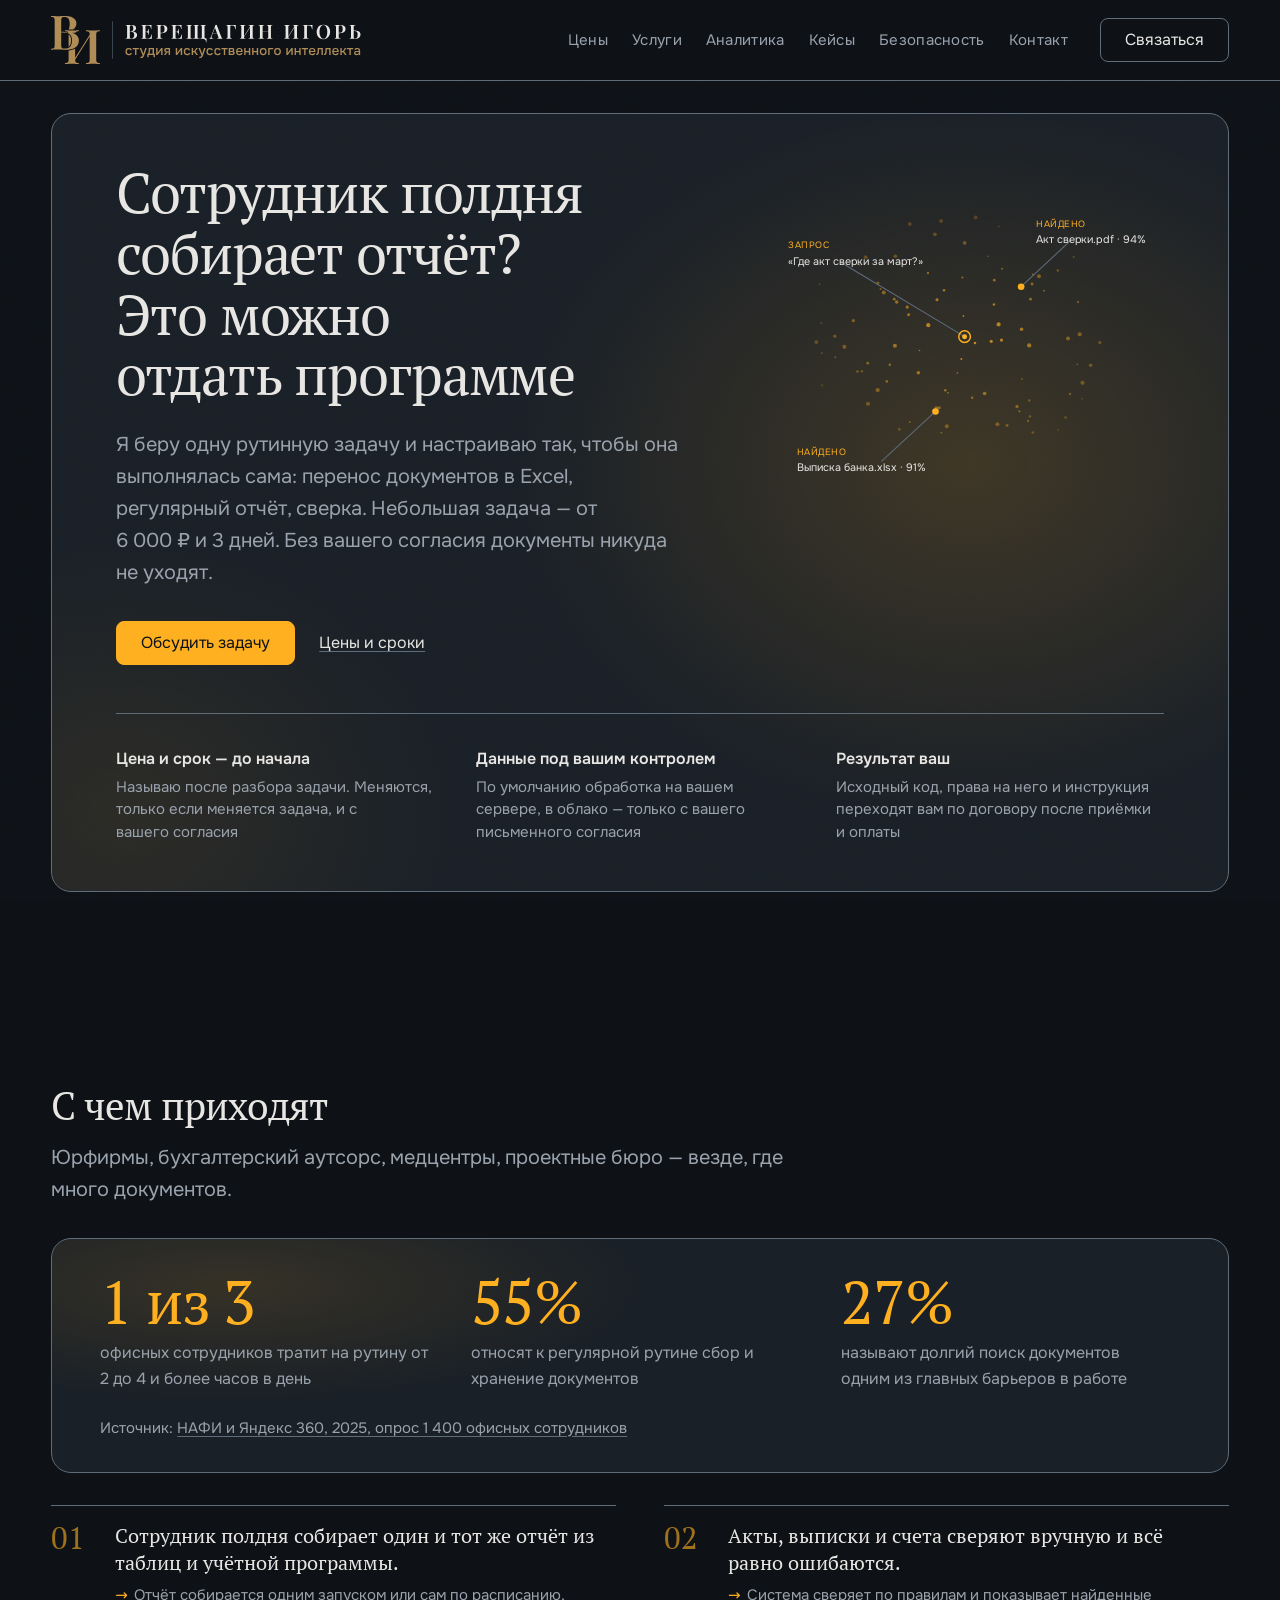
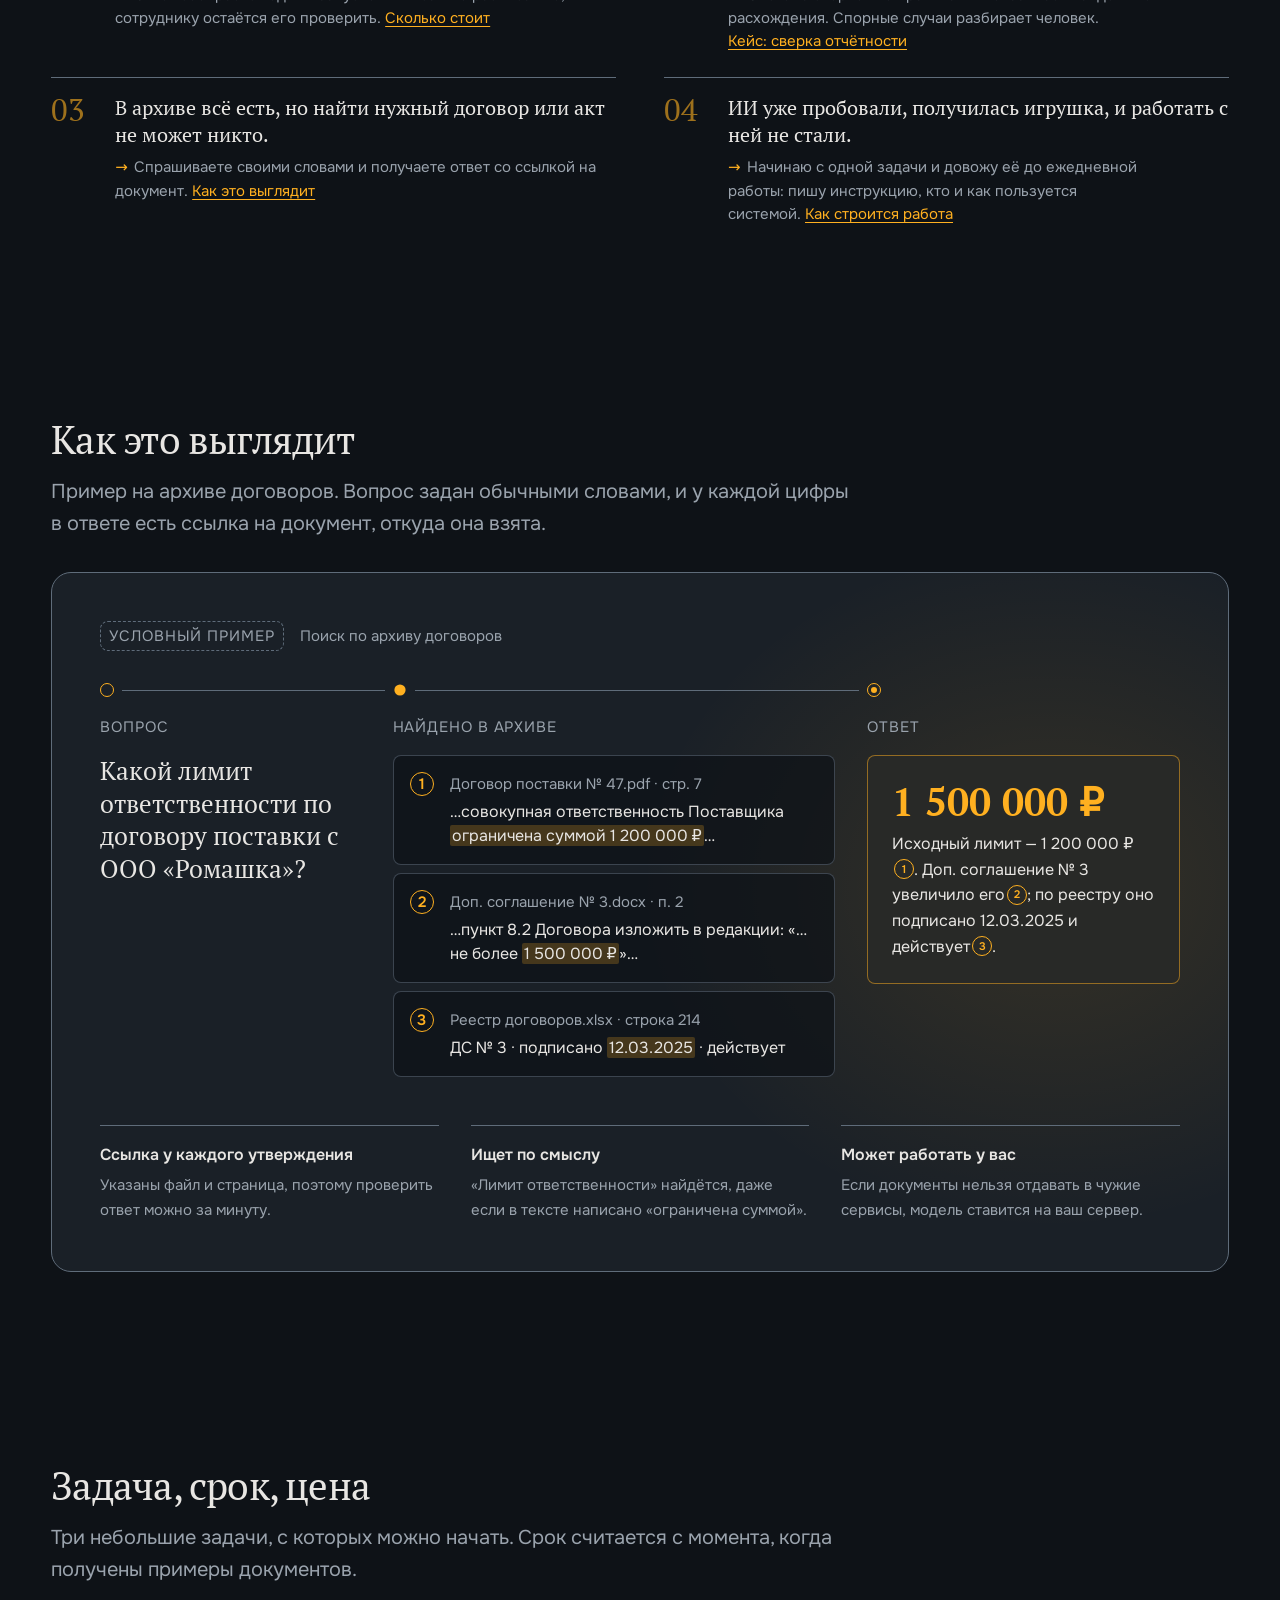
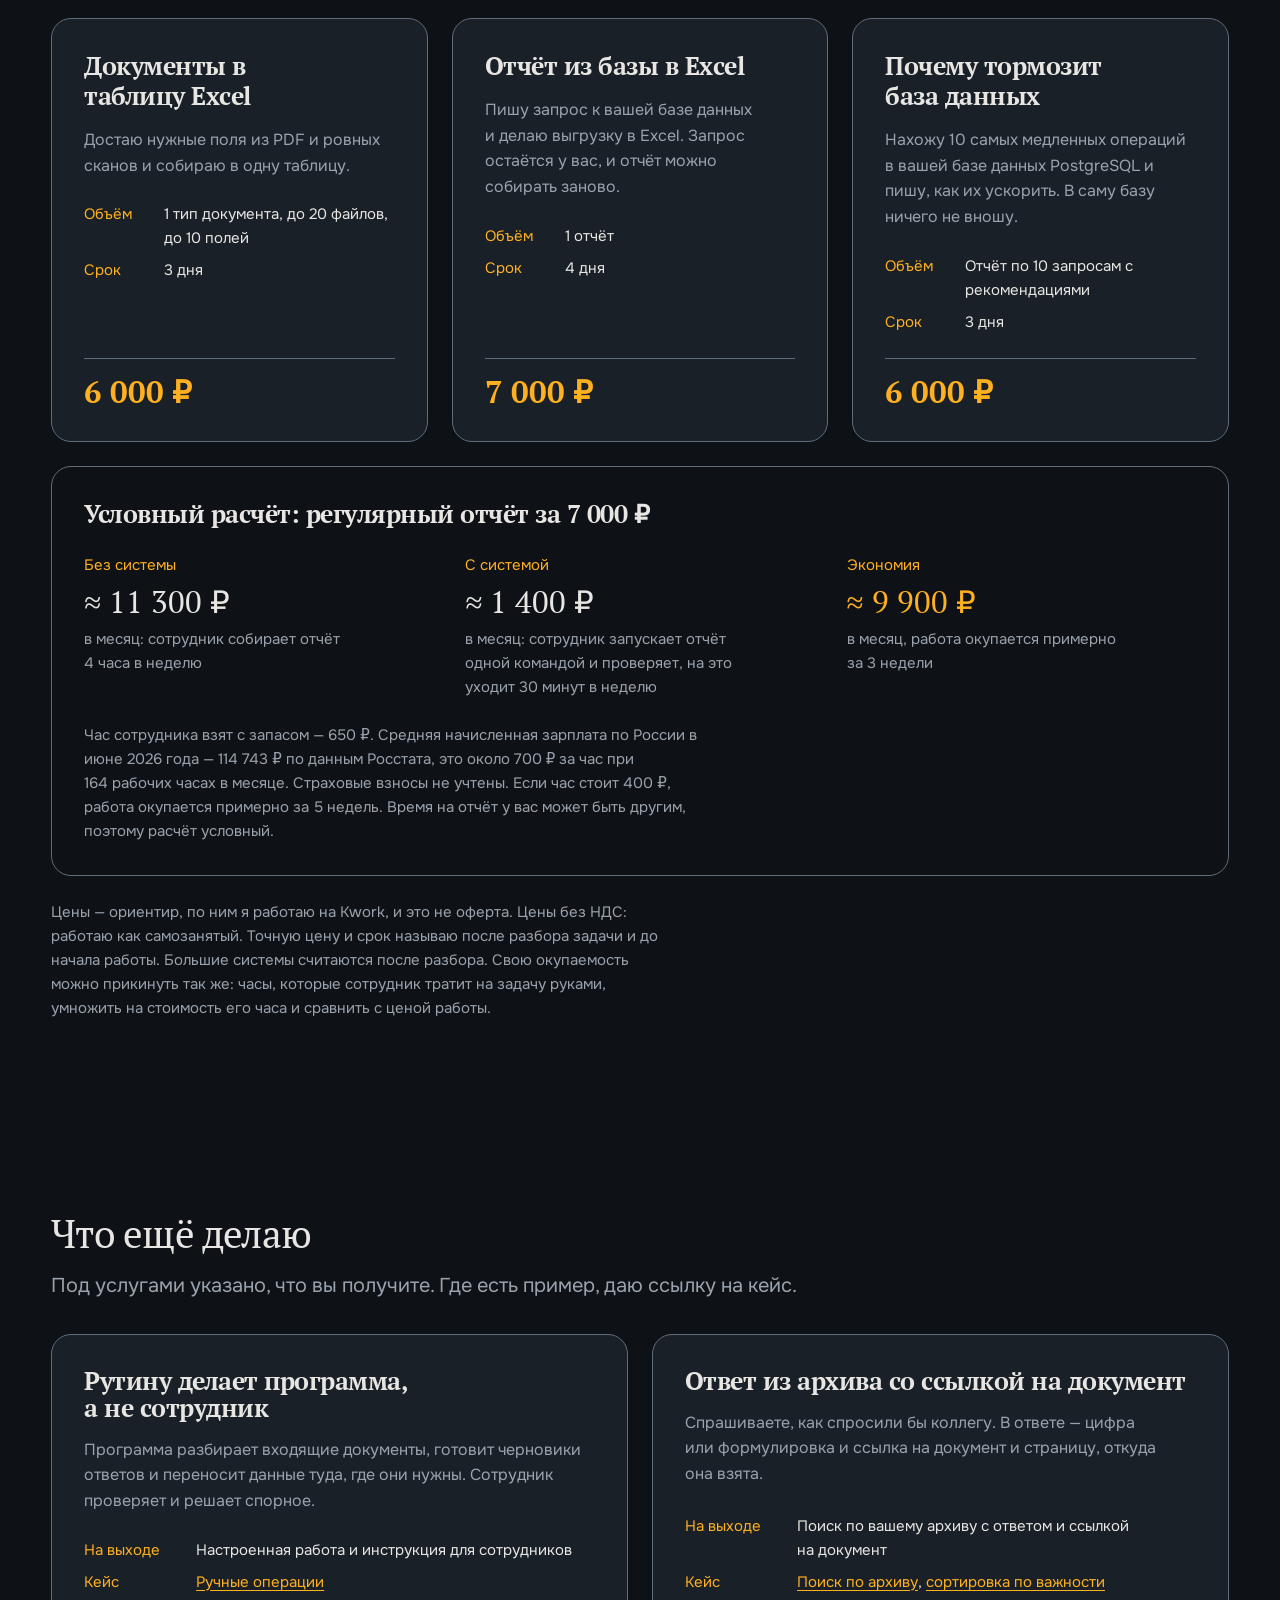
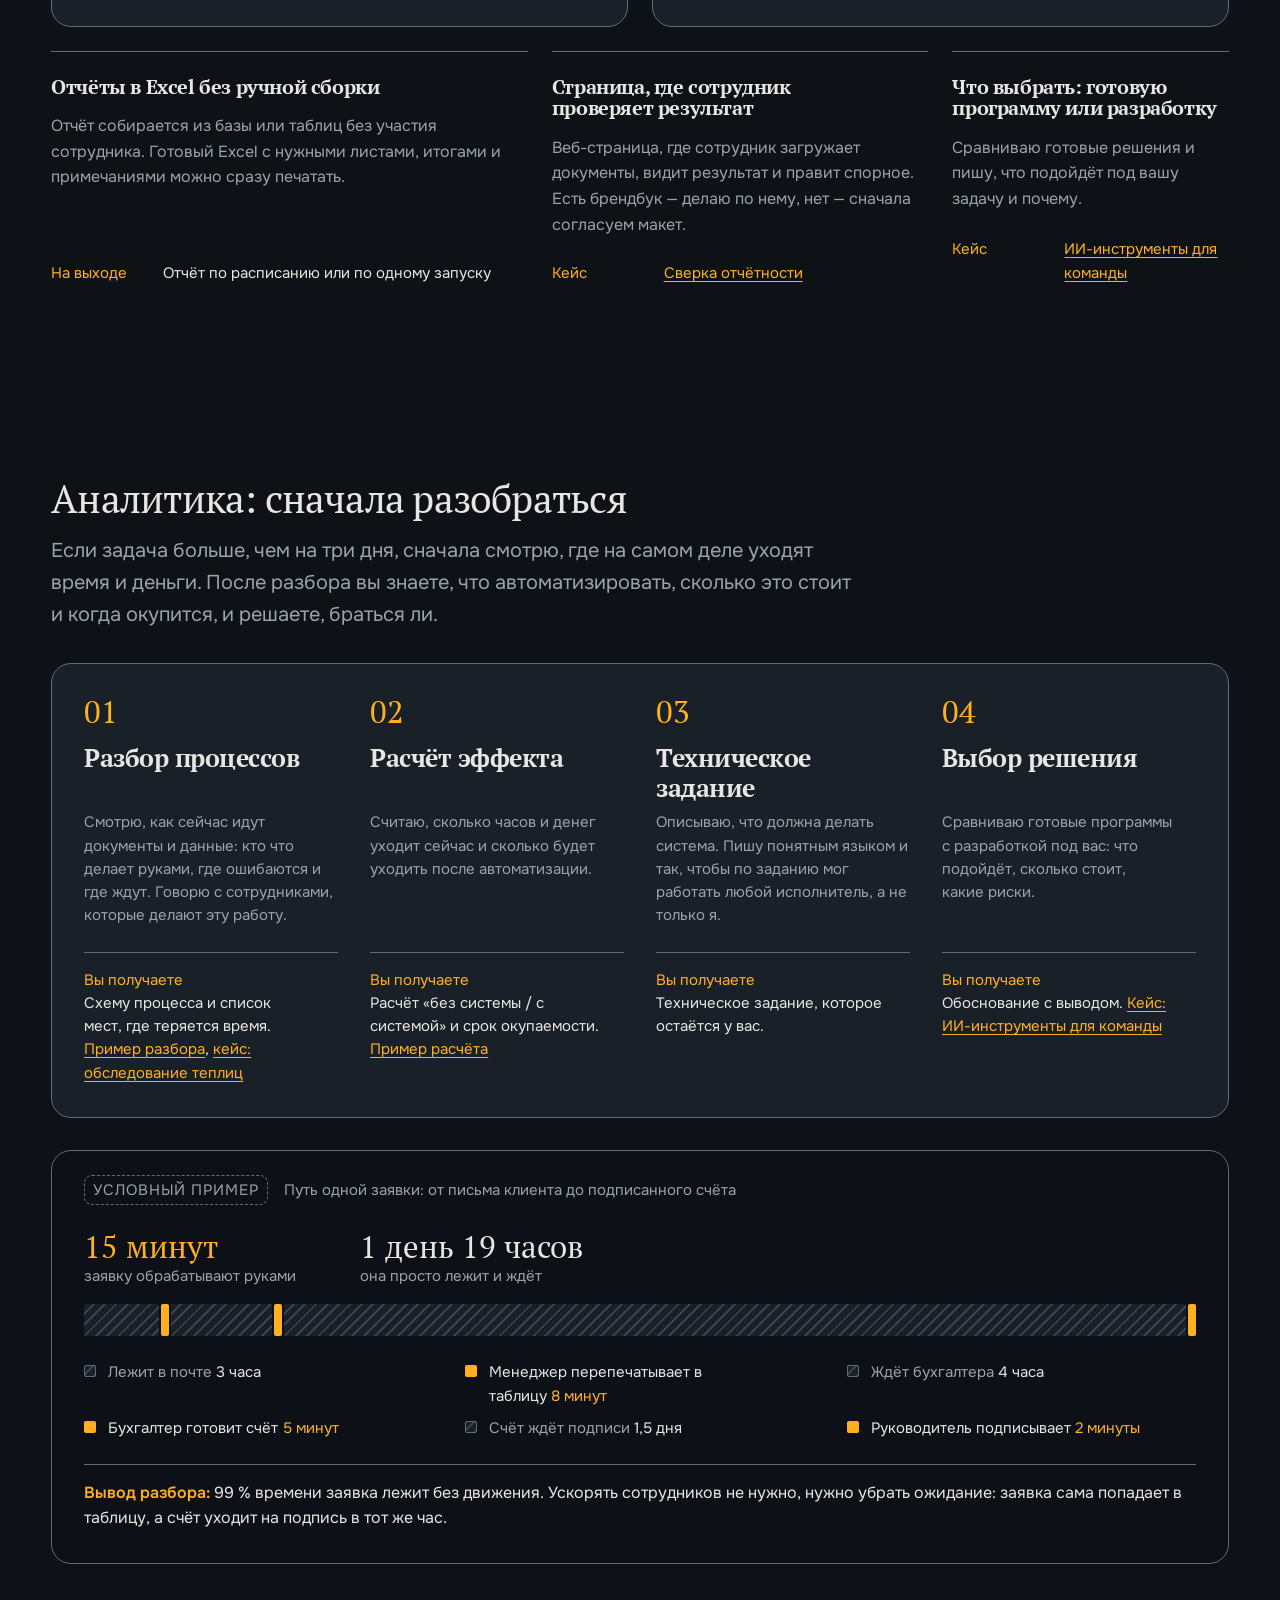
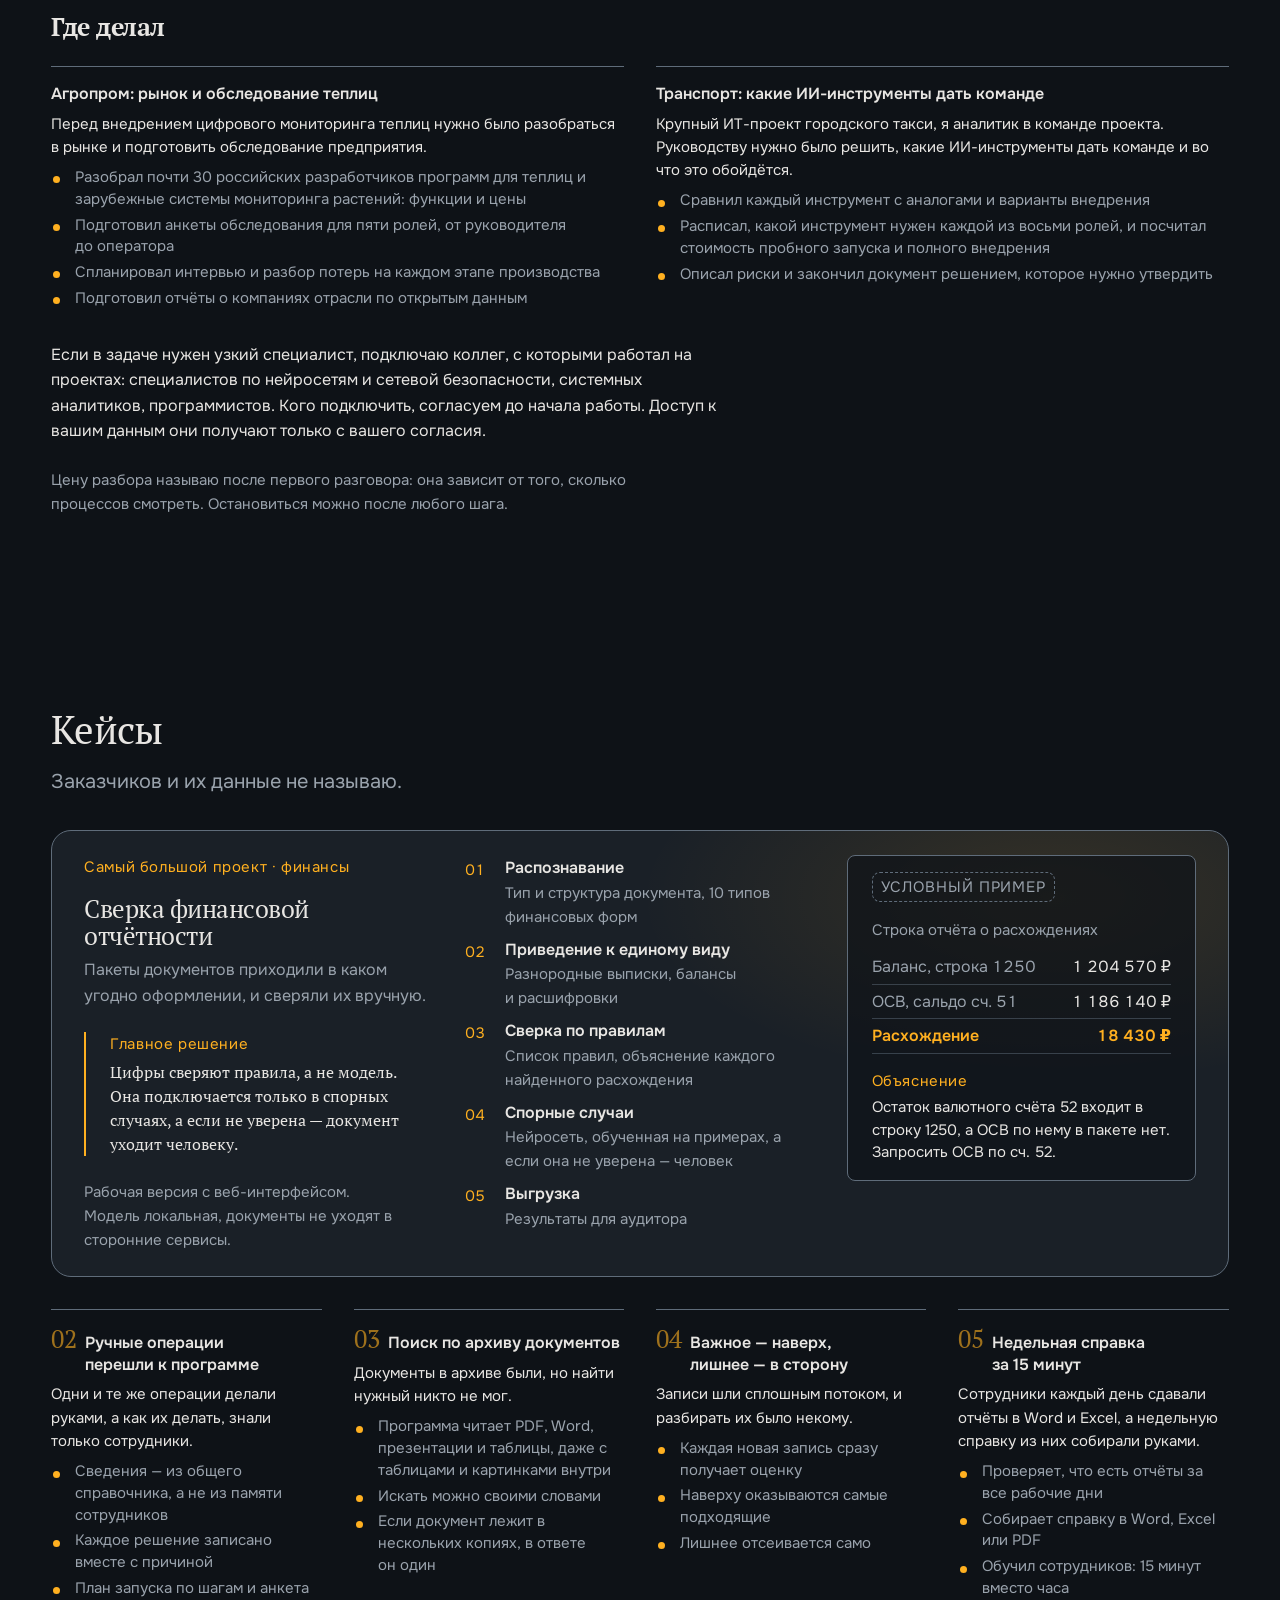
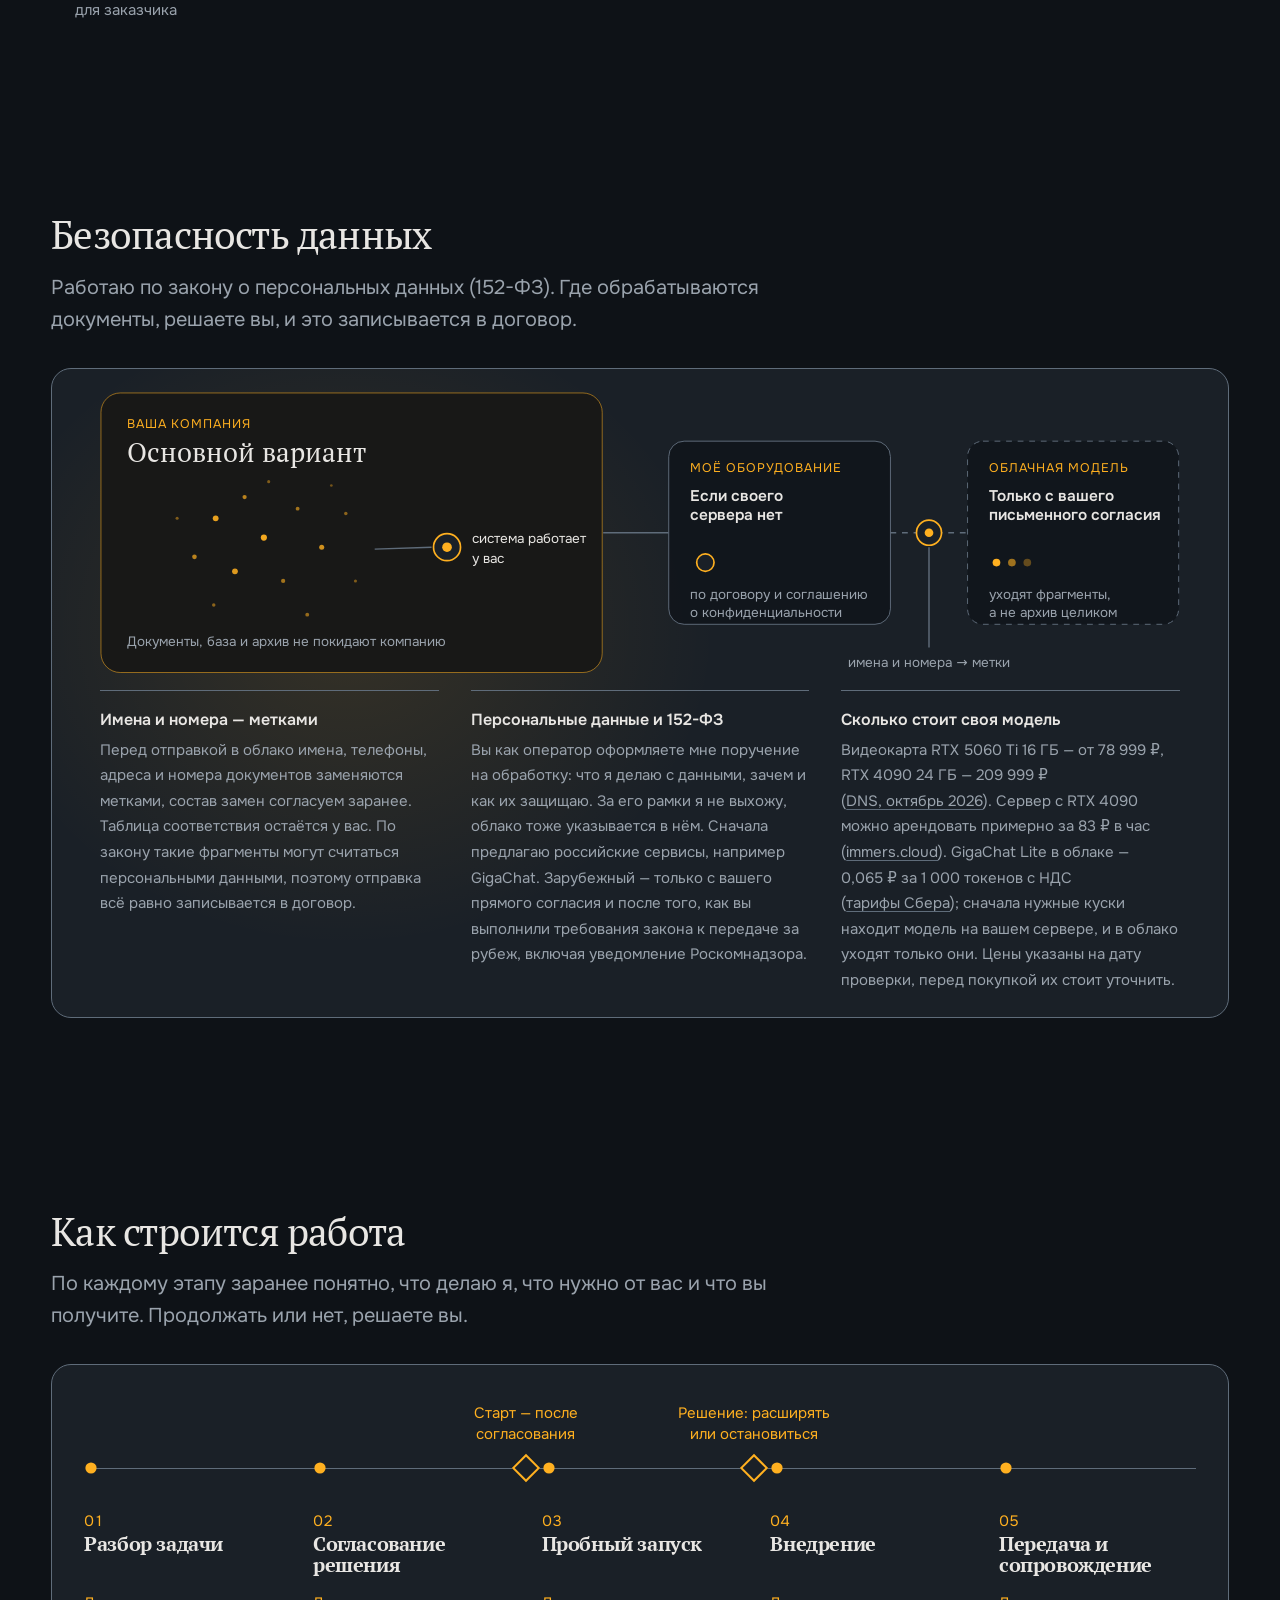
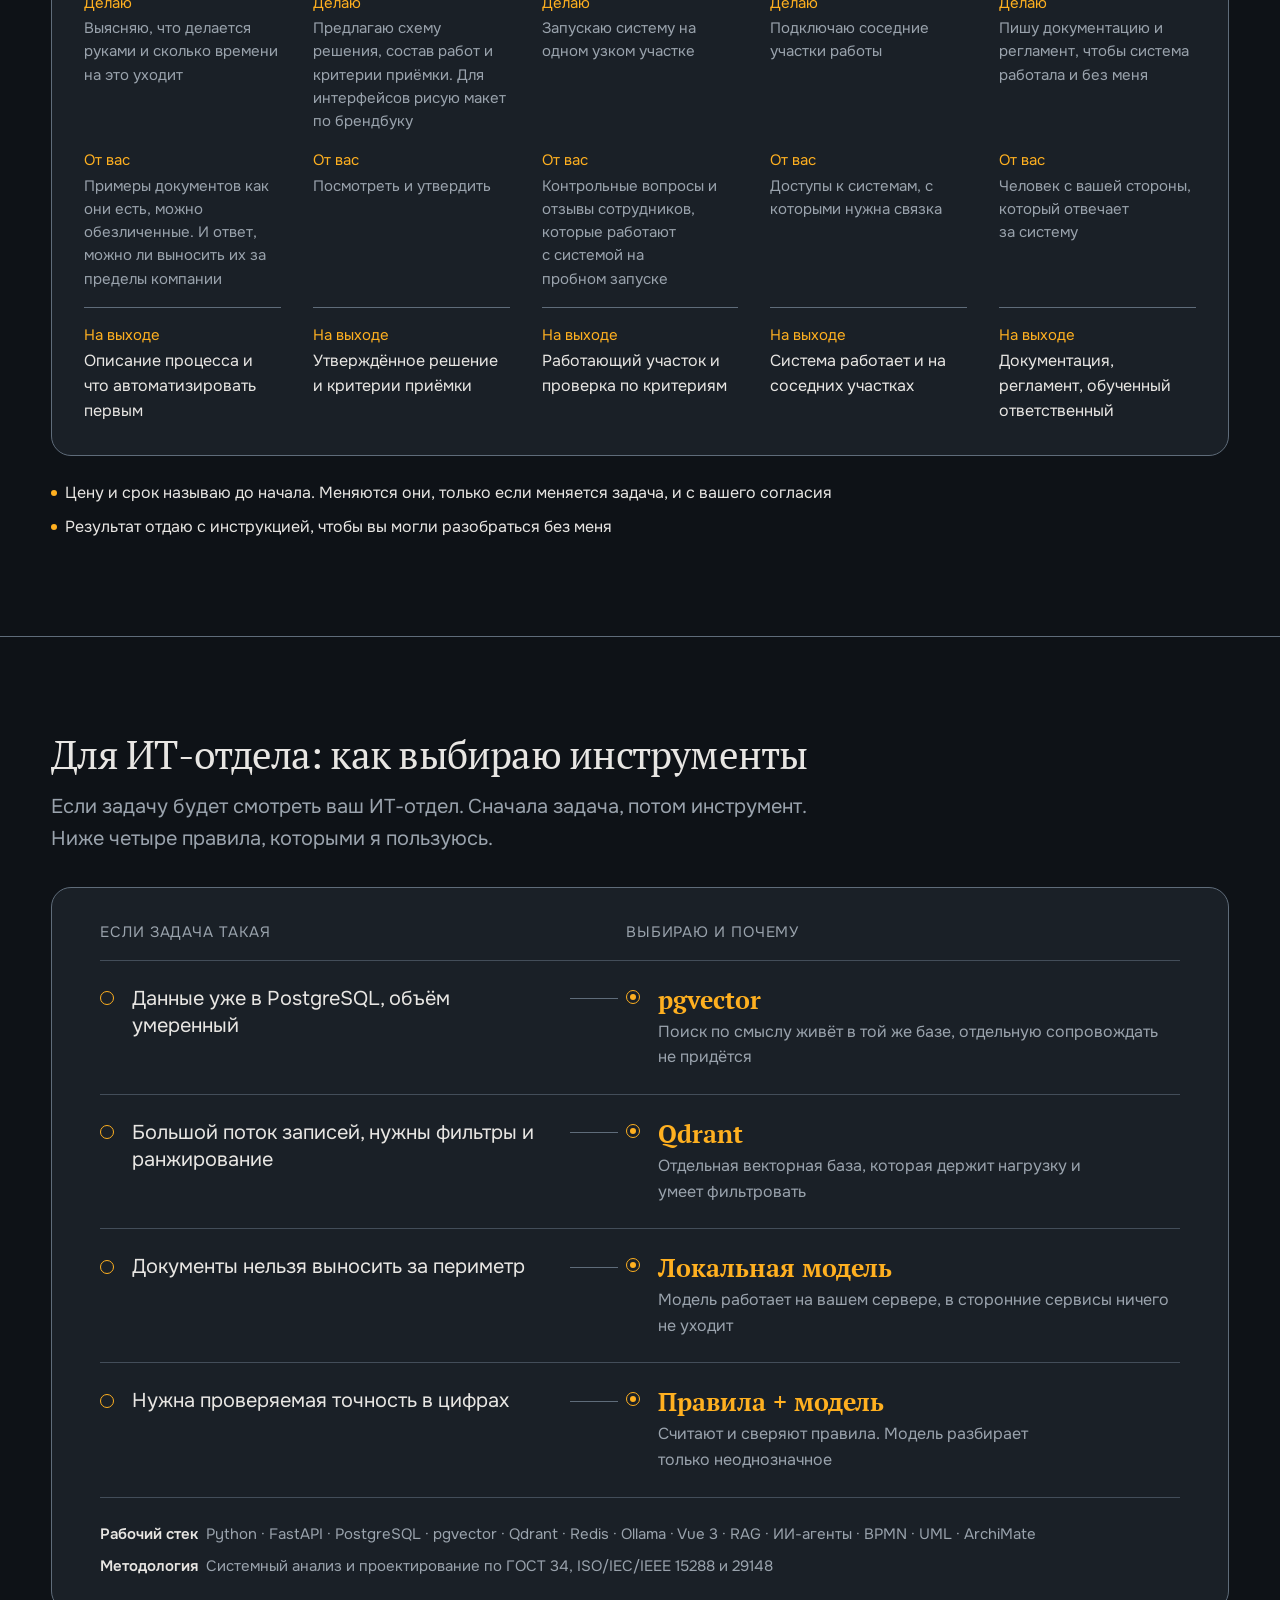
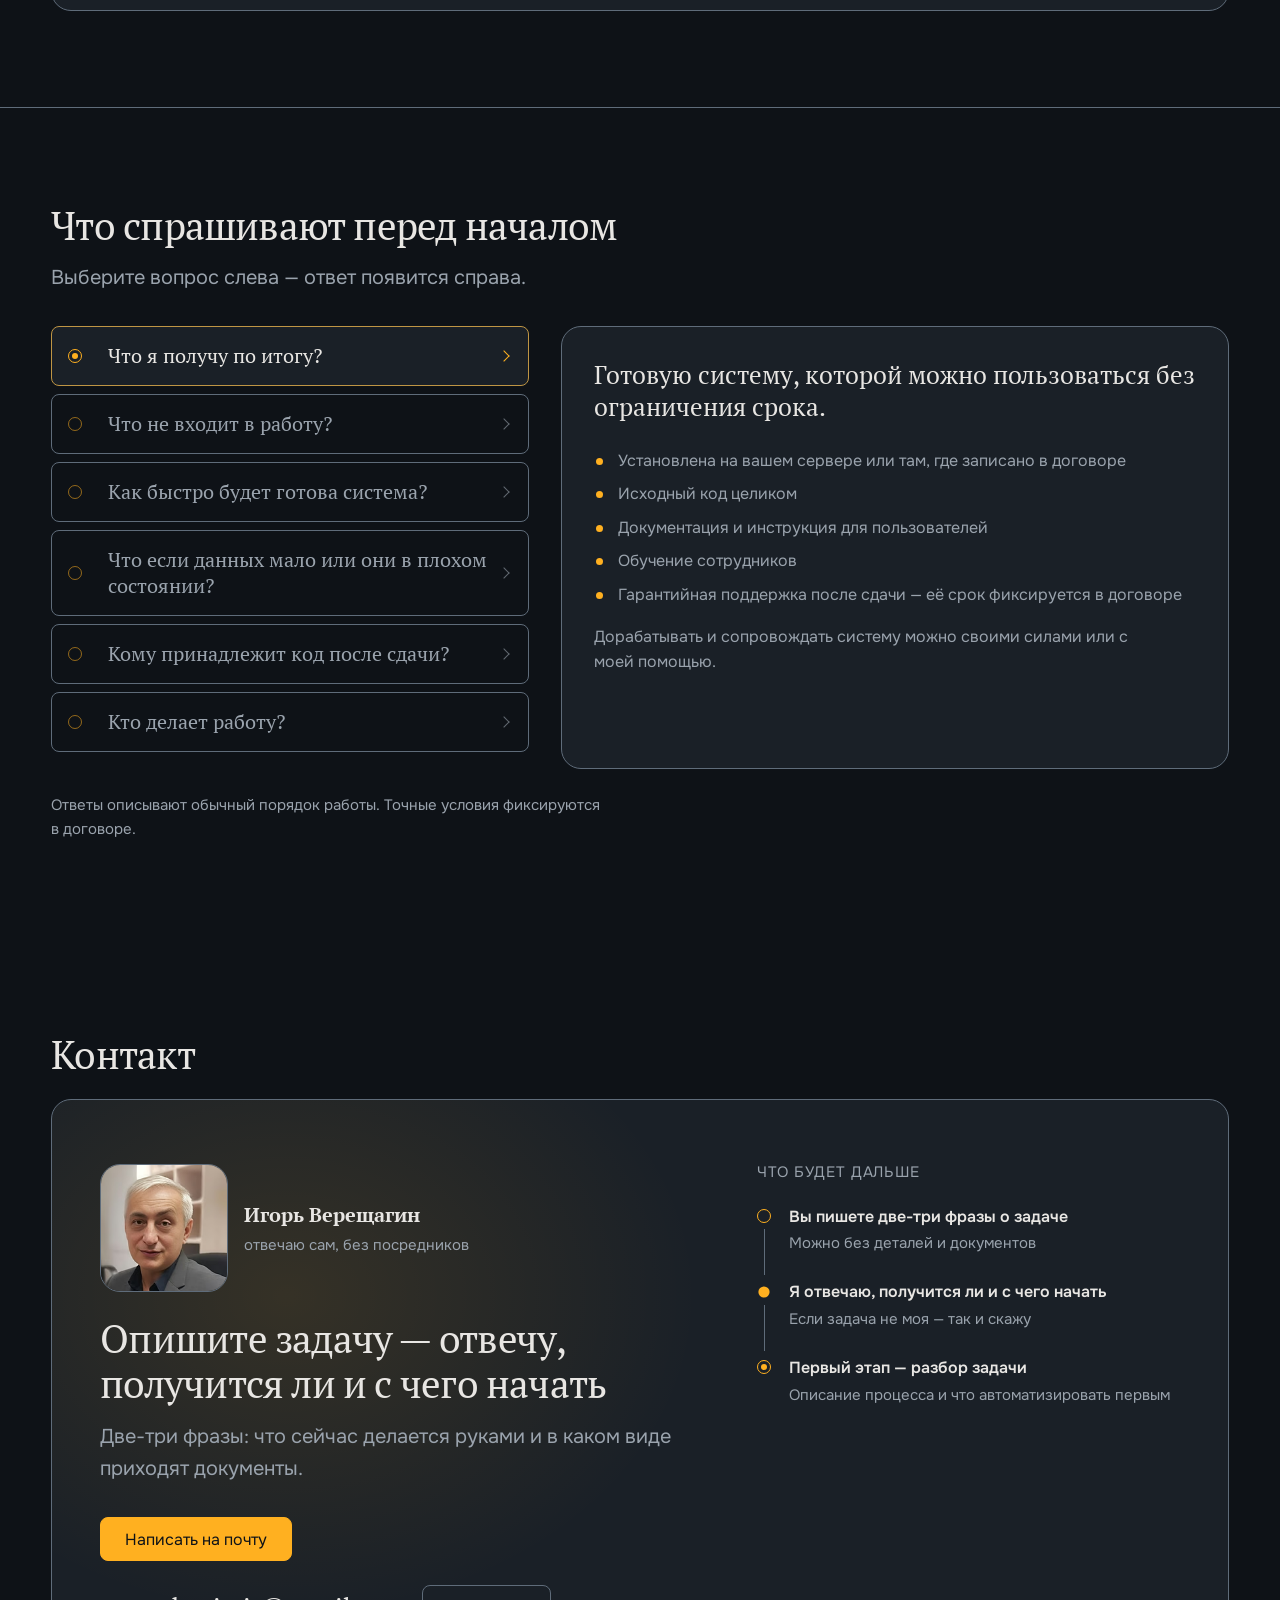
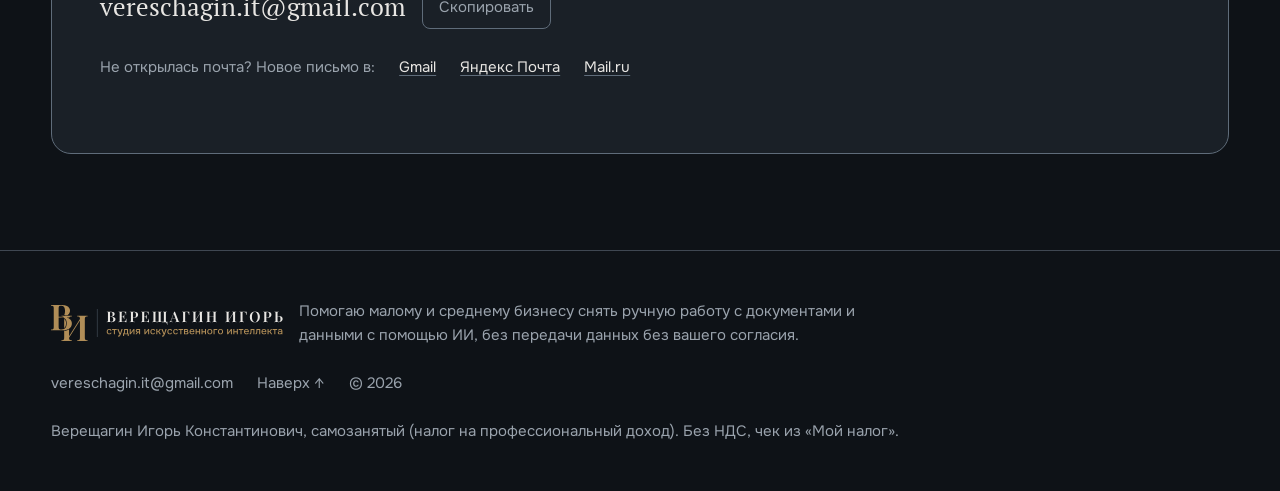
==== commit 885ba967: "«Аналитика»: условный пример разбора «Путь одной заявки»; кнопка на телефоне внутри main (vitrina b9" ====
--- a/index.html
+++ b/index.html
@@ -391,7 +391,7 @@
           <span class="study__num" aria-hidden="true">01</span>
           <h3 class="study__title">Разбор процессов</h3>
           <p class="study__what">Смотрю, как сейчас идут документы и данные: кто что делает руками, где ошибаются и где ждут. Говорю с сотрудниками, которые делают эту работу.</p>
-          <p class="study__out"><span>Вы получаете</span>Схему процесса и список мест, где теряется время. <a href="#case-agro">Кейс: обследование теплиц</a></p>
+          <p class="study__out"><span>Вы получаете</span>Схему процесса и список мест, где теряется время. <a href="#process-map">Пример разбора</a>, <a href="#case-agro">кейс: обследование теплиц</a></p>
         </li>
         <li class="study__step">
           <span class="study__num" aria-hidden="true">02</span>
@@ -412,6 +412,30 @@
           <p class="study__out"><span>Вы получаете</span>Обоснование с выводом. <a href="#case-ai-tools">Кейс: ИИ-инструменты для команды</a></p>
         </li>
       </ol>
+      <figure class="wait-map reveal" id="process-map">
+        <figcaption><span class="chip">Условный пример</span>Путь одной заявки: от письма клиента до подписанного счёта</figcaption>
+        <div class="wait-map__totals">
+          <p><span class="wait-map__num wait-map__num--work">15&nbsp;минут</span>заявку обрабатывают руками</p>
+          <p><span class="wait-map__num">1&nbsp;день 19&nbsp;часов</span>она просто лежит и ждёт</p>
+        </div>
+        <div class="wait-map__bar" aria-hidden="true">
+          <span class="wait-map__wait" style="flex-grow: 180"></span>
+          <span class="wait-map__work"></span>
+          <span class="wait-map__wait" style="flex-grow: 240"></span>
+          <span class="wait-map__work"></span>
+          <span class="wait-map__wait" style="flex-grow: 2160"></span>
+          <span class="wait-map__work"></span>
+        </div>
+        <ol class="wait-map__steps" role="list">
+          <li class="is-wait">Лежит в почте <span>3&nbsp;часа</span></li>
+          <li class="is-work">Менеджер перепечатывает в таблицу <span>8&nbsp;минут</span></li>
+          <li class="is-wait">Ждёт бухгалтера <span>4&nbsp;часа</span></li>
+          <li class="is-work">Бухгалтер готовит счёт <span>5&nbsp;минут</span></li>
+          <li class="is-wait">Счёт ждёт подписи <span>1,5&nbsp;дня</span></li>
+          <li class="is-work">Руководитель подписывает <span>2&nbsp;минуты</span></li>
+        </ol>
+        <p class="wait-map__sum"><strong>Вывод разбора:</strong> 99&nbsp;% времени заявка лежит без движения. Ускорять сотрудников не нужно, нужно убрать ожидание: заявка сама попадает в таблицу, а счёт уходит на подпись в тот же час.</p>
+      </figure>
       <h3 class="analytics__where">Где делал</h3>
       <ul class="cases cases--pair" role="list">
         <li class="case-card reveal" id="case-agro">
@@ -767,9 +791,9 @@
         </div>
       </div>
     </section>
+
+    <a class="mobile-cta button button--accent" href="#contact">Обсудить задачу</a>
   </main>
-
-  <a class="mobile-cta button button--accent" href="#contact">Обсудить задачу</a>
 
   <footer class="site-footer">
     <div class="site-footer__inner">
--- a/styles/main.css
+++ b/styles/main.css
@@ -504,6 +504,82 @@
   .study { grid-template-columns: 1fr; padding: var(--space-3); }
 }
 .analytics__team { margin: var(--space-4) 0 0; }
+
+/* Условный пример разбора: путь одной заявки, работа против ожидания (приём карты
+   потока ценности). Полоса в масштабе времени; работа — акцентом, ожидание — штриховкой.
+   Шаги работы — минуты на фоне суток, поэтому у них минимальная ширина, а не доля.
+   Ревью 21.10.2026: вместо кейса обследования, отчёты по которому закрыты. */
+.wait-map {
+  --wait-hatch: repeating-linear-gradient(135deg, var(--color-surface) 0 6px, color-mix(in srgb, var(--color-border) 55%, transparent) 6px 8px);
+  margin: var(--space-4) 0 0;
+  padding: var(--space-3) var(--space-4) var(--space-4);
+  background: color-mix(in srgb, var(--color-bg) 70%, transparent);
+  border: 1px solid var(--color-border);
+  border-radius: var(--radius-lg);
+  scroll-margin-top: calc(var(--space-12) + var(--space-3));
+}
+.wait-map figcaption {
+  display: flex;
+  flex-wrap: wrap;
+  align-items: center;
+  gap: var(--space-2);
+  font-size: var(--size-caption);
+  color: var(--color-text-muted);
+}
+.wait-map__totals { display: flex; flex-wrap: wrap; gap: var(--space-2) var(--space-8); margin: var(--space-3) 0 var(--space-2); }
+.wait-map__totals p { margin: 0; color: var(--color-text-muted); font-size: var(--size-caption); }
+.wait-map__num {
+  display: block;
+  font-family: var(--font-display);
+  font-size: var(--size-h3);
+  line-height: 1.15;
+  color: var(--color-text);
+}
+.wait-map__num--work { color: var(--color-accent); }
+.wait-map__bar { display: flex; gap: 2px; height: var(--space-4); }
+.wait-map__wait { flex-basis: 0; min-width: 0; background: var(--wait-hatch); border-radius: 2px; }
+.wait-map__work { flex: 0 0 var(--space-1); background: var(--color-accent); border-radius: 2px; }
+.wait-map__steps {
+  display: grid;
+  grid-template-columns: repeat(3, minmax(0, 1fr));
+  gap: var(--space-1) var(--space-4);
+  margin: var(--space-3) 0 0;
+  padding: 0;
+  list-style: none;
+  font-size: var(--size-caption);
+}
+.wait-map__steps li { position: relative; padding-left: var(--space-3); }
+.wait-map__steps li::before {
+  content: "";
+  position: absolute;
+  left: 0;
+  top: 0.3em;
+  width: 12px;
+  height: 12px;
+  border-radius: 2px;
+}
+.wait-map__steps .is-wait { color: var(--color-text-muted); }
+.wait-map__steps .is-wait::before { background: var(--wait-hatch); outline: 1px solid var(--color-border); outline-offset: -1px; }
+.wait-map__steps .is-work::before { background: var(--color-accent); }
+.wait-map__steps span { white-space: nowrap; color: var(--color-text); }
+.wait-map__steps .is-work span { color: var(--color-accent); }
+.wait-map__sum {
+  margin: var(--space-3) 0 0;
+  max-width: none;
+  padding-top: var(--space-2);
+  border-top: 1px solid var(--color-border);
+  line-height: 1.55;
+}
+.wait-map__sum strong { color: var(--color-accent); font-weight: 600; }
+@media (max-width: 1023px) {
+  .wait-map__steps { grid-template-columns: repeat(2, minmax(0, 1fr)); }
+}
+@media (max-width: 767px) {
+  .wait-map { padding: var(--space-3); }
+  .wait-map__totals { gap: var(--space-2) var(--space-4); }
+  .wait-map__num { font-size: var(--size-h4); }
+  .wait-map__steps { grid-template-columns: 1fr; }
+}
 .analytics__where { margin: var(--space-6) 0 var(--space-3); font-size: var(--size-h4); line-height: 1.2; }
 
 @media (max-width: 1023px) {
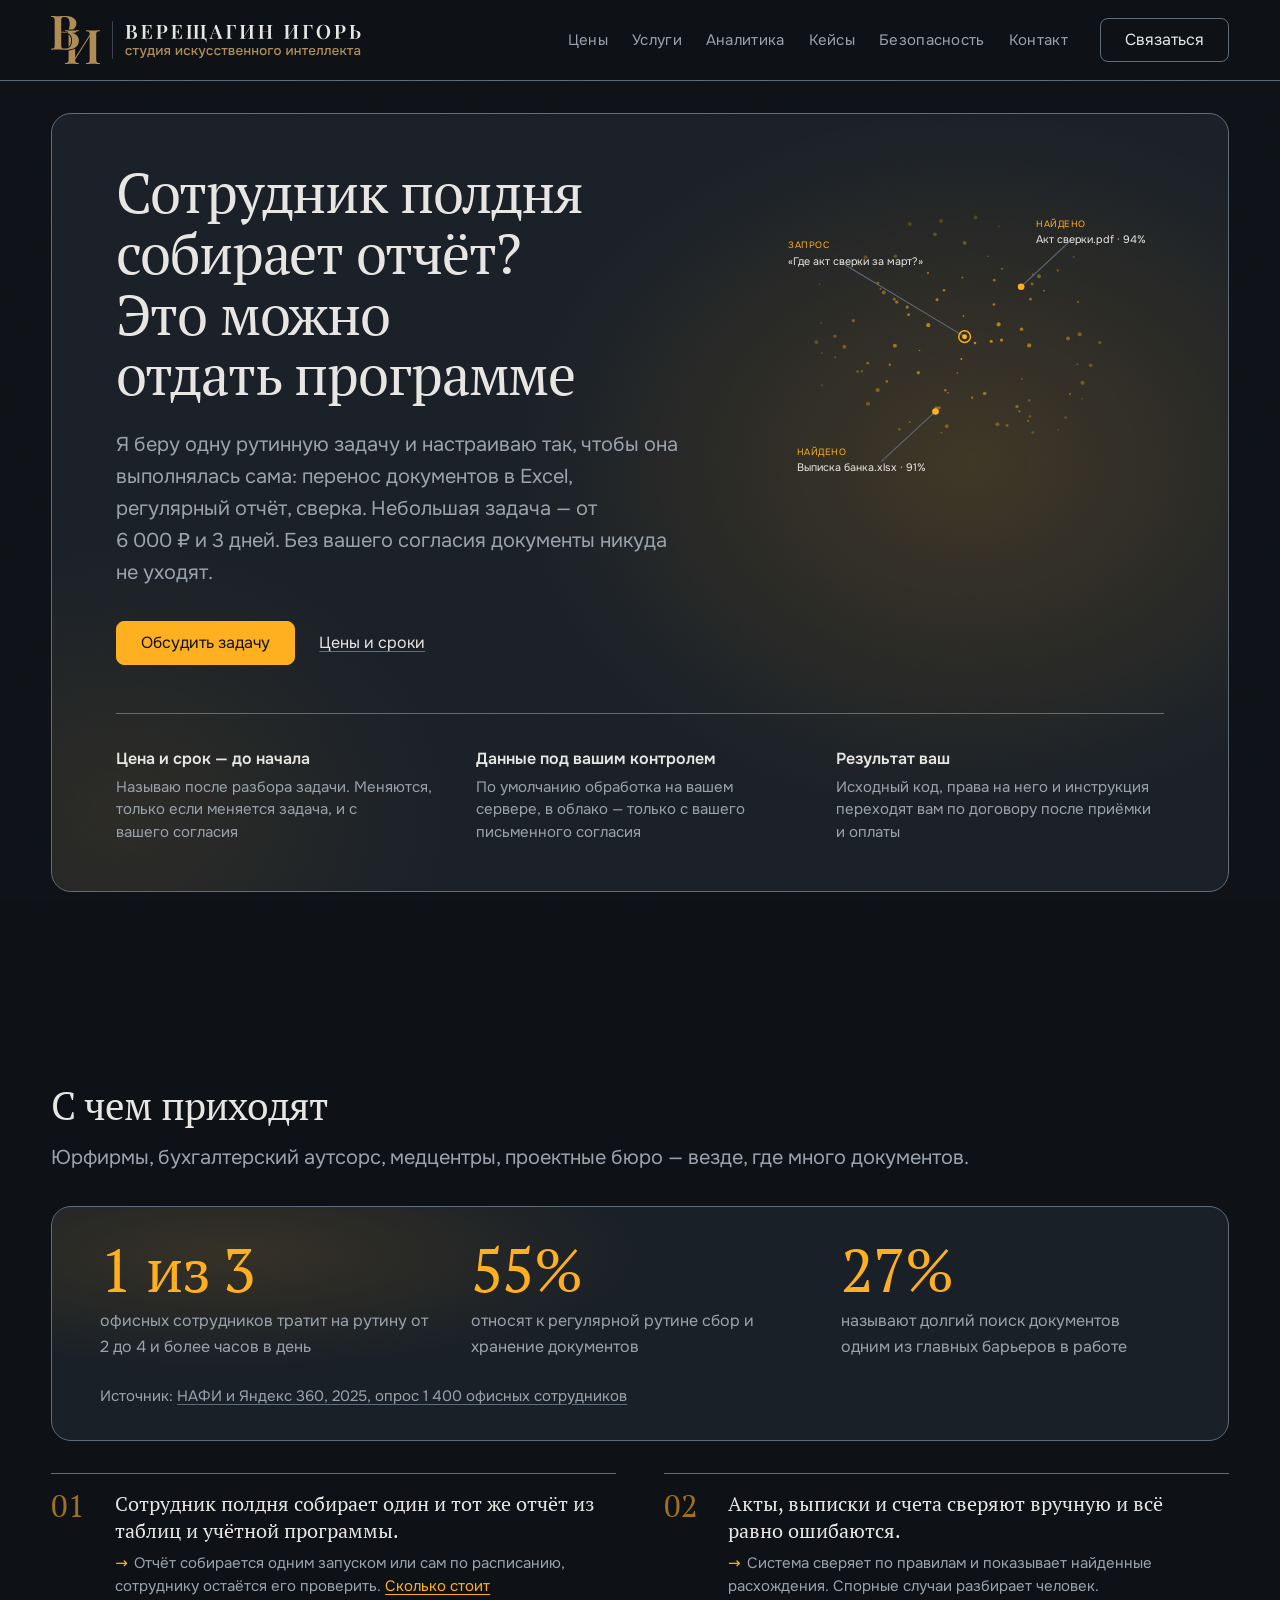
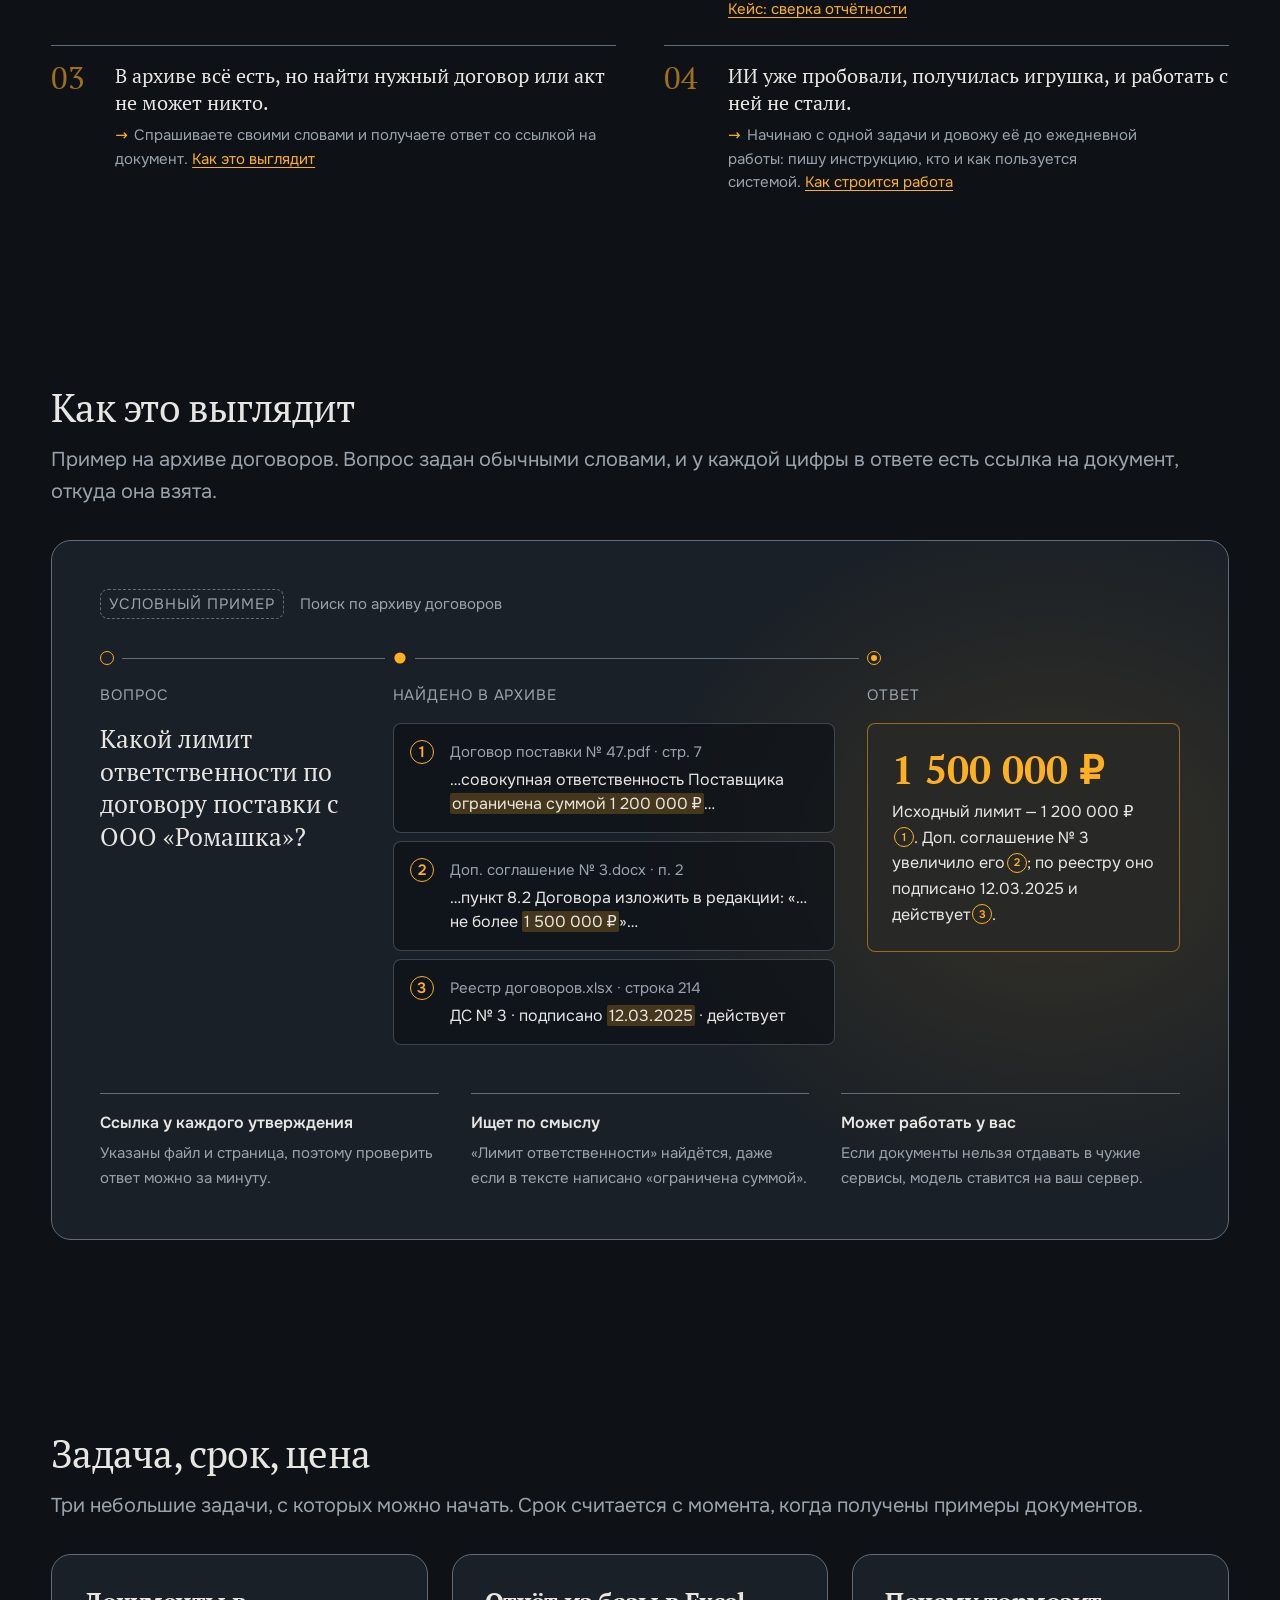
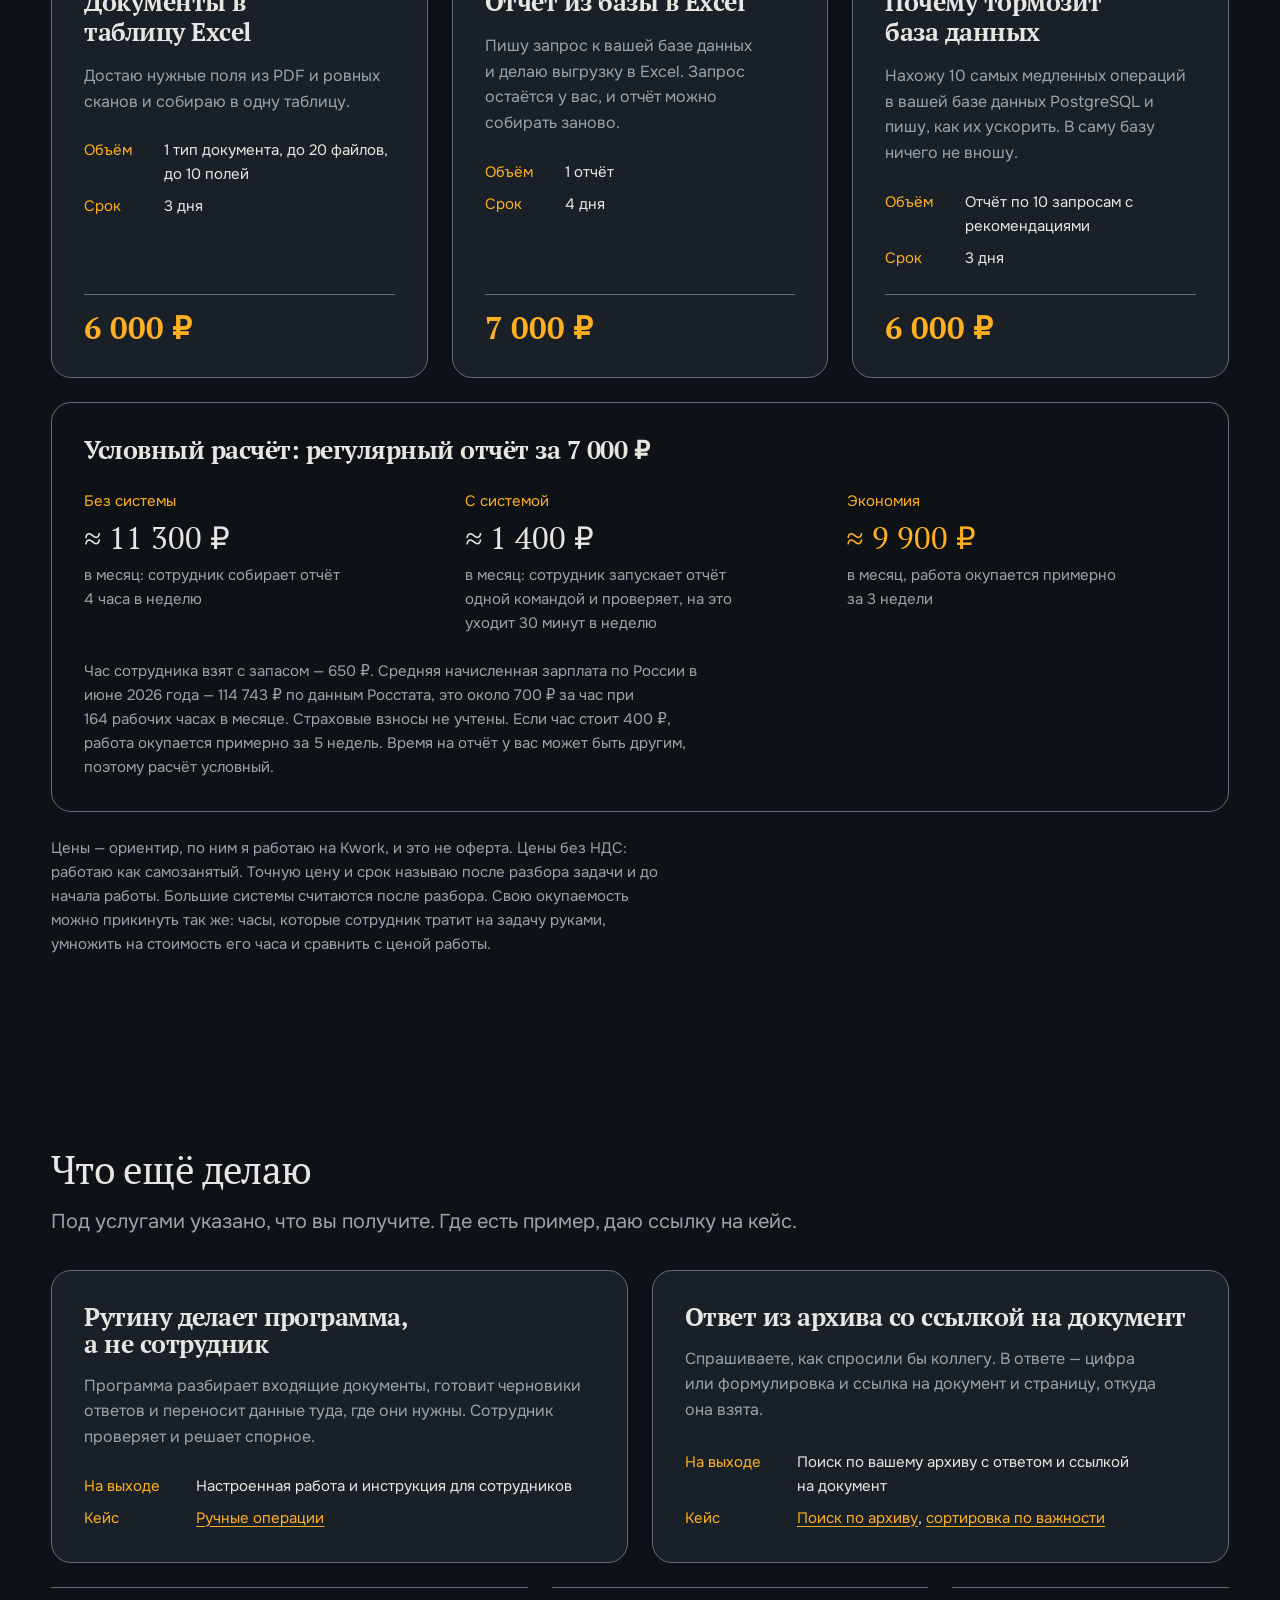
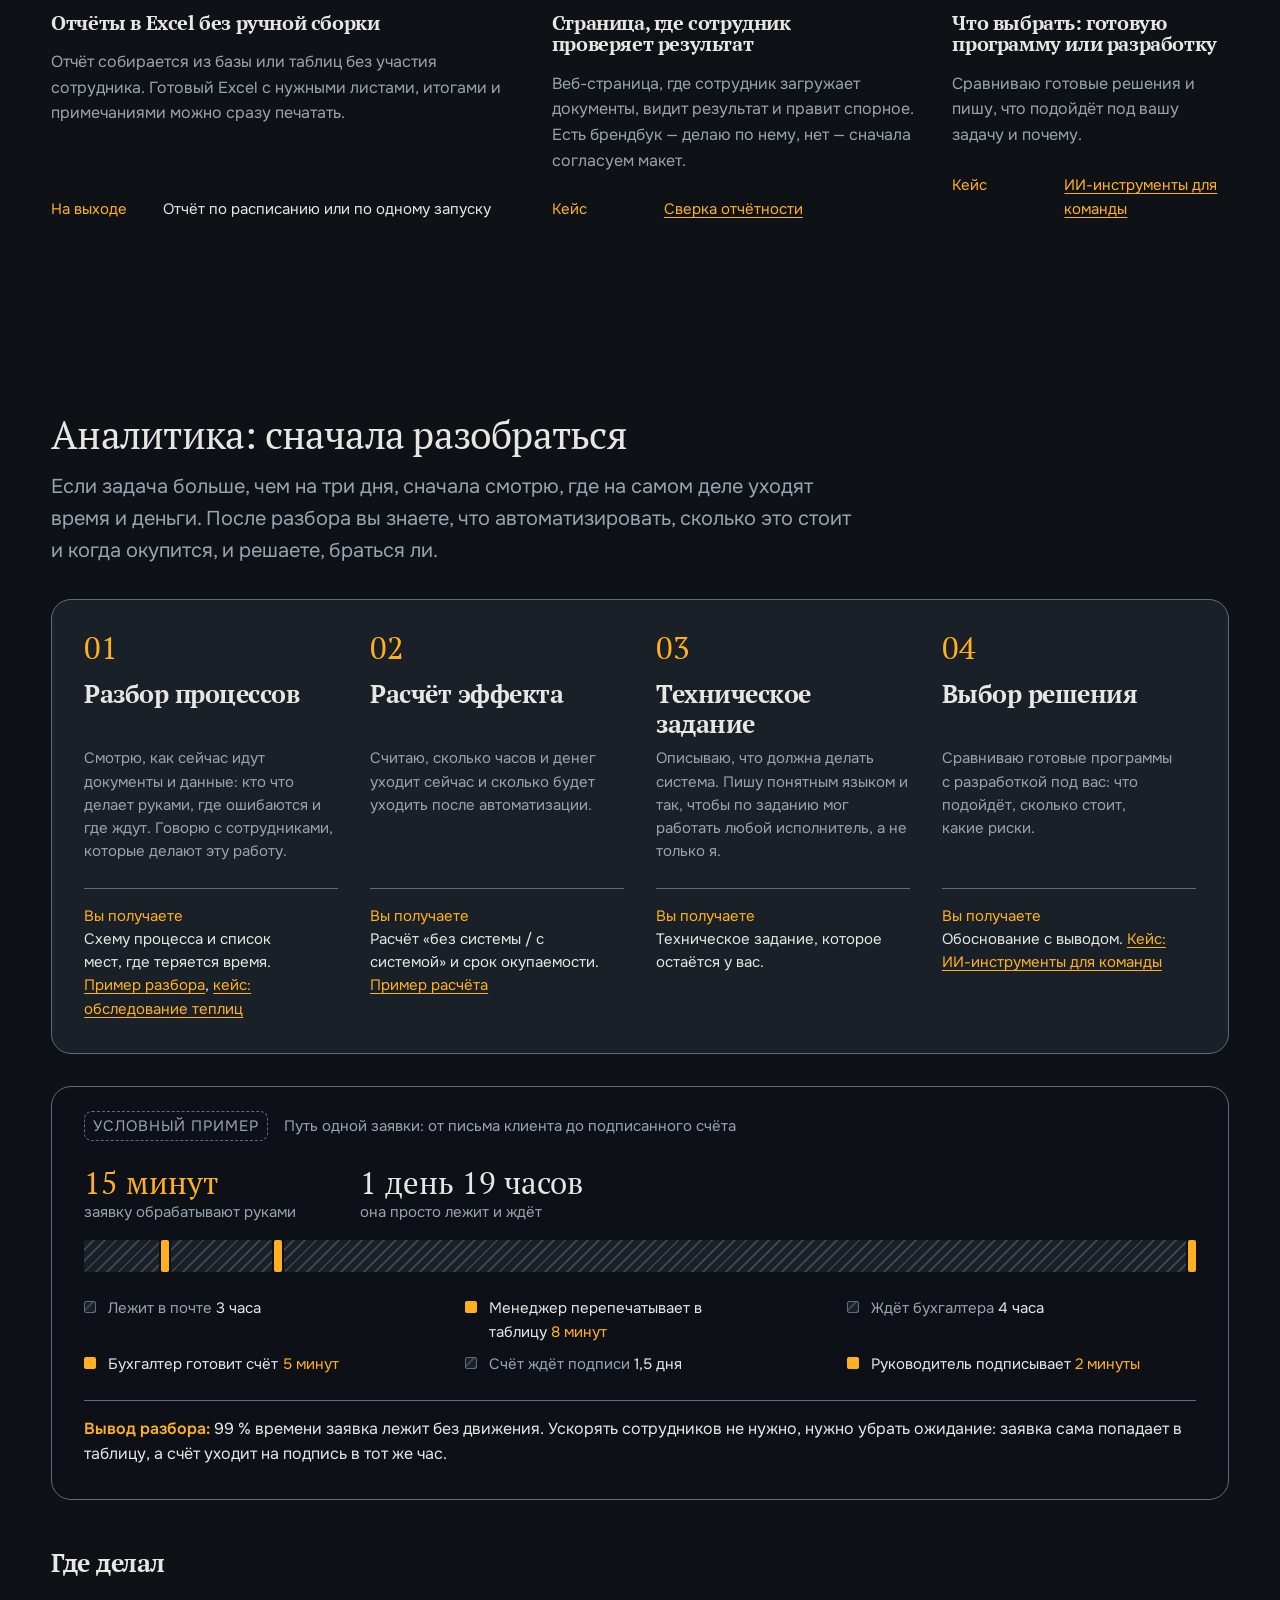
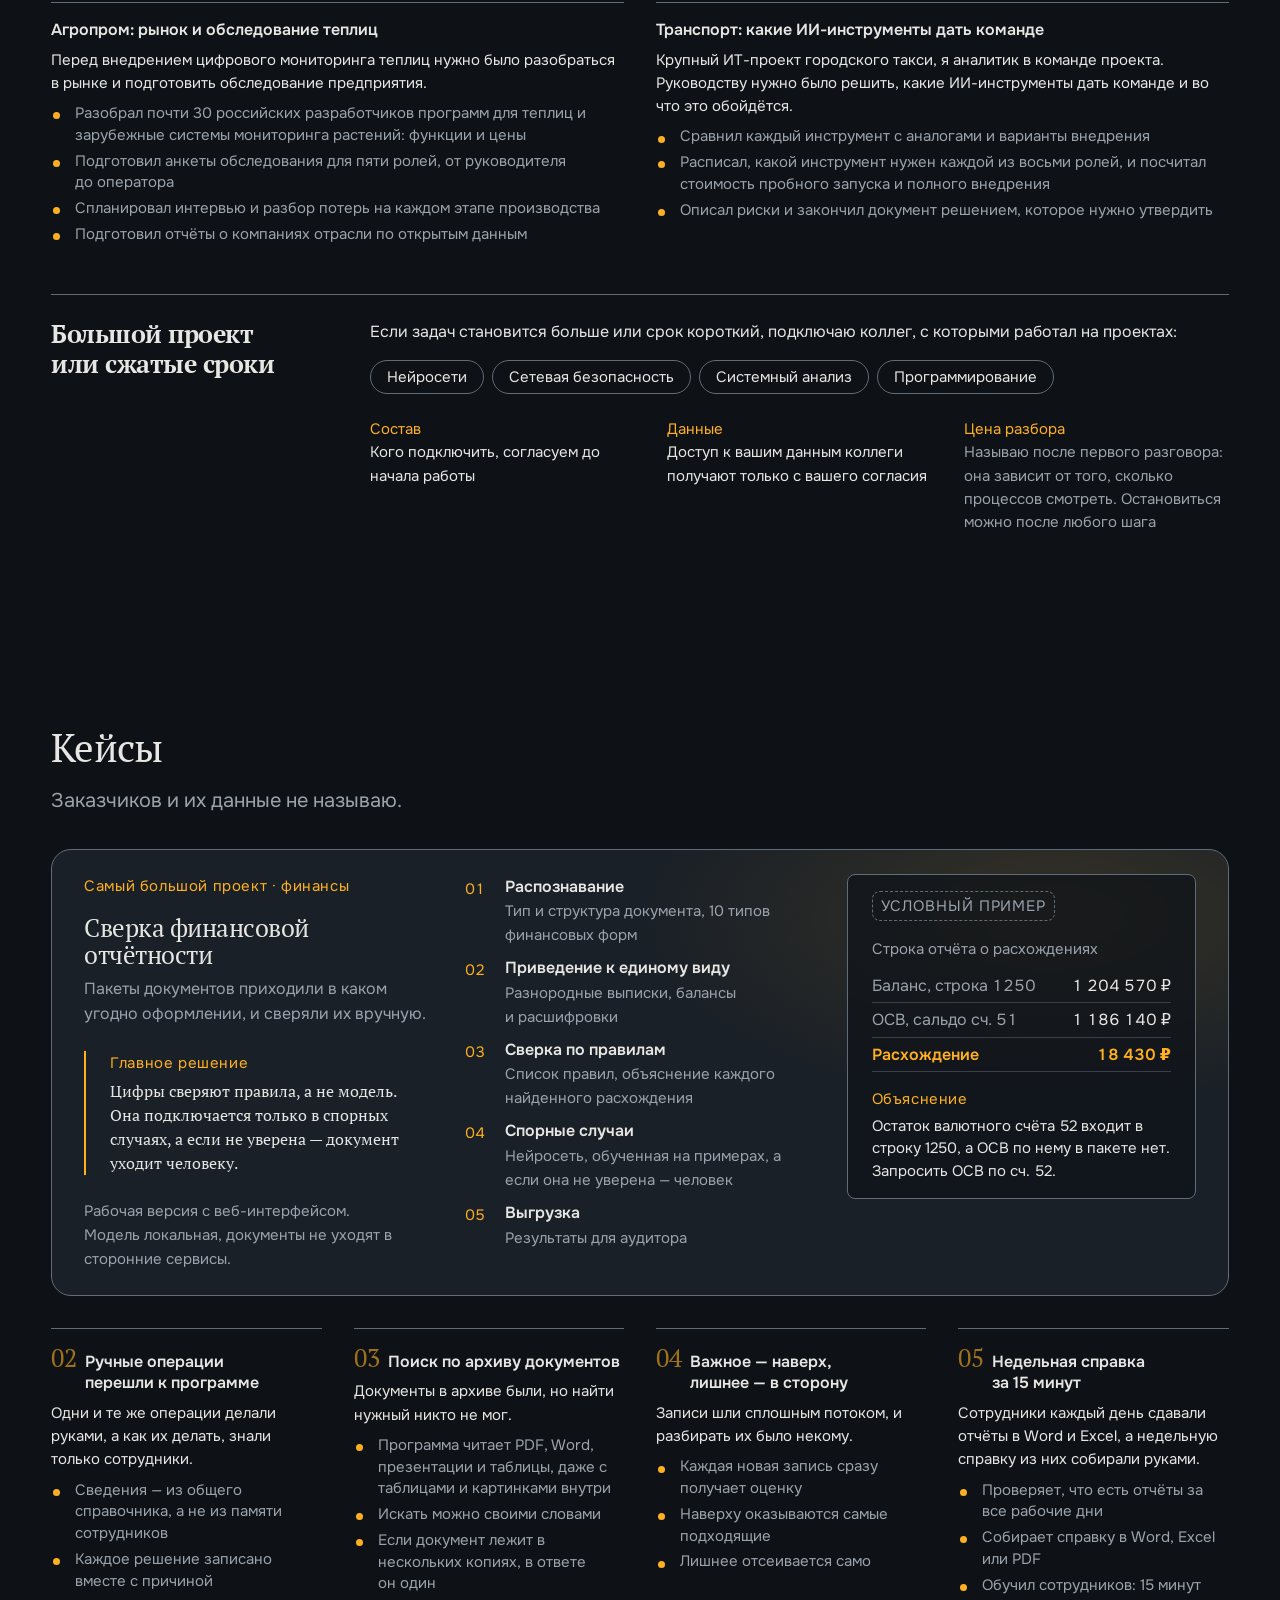
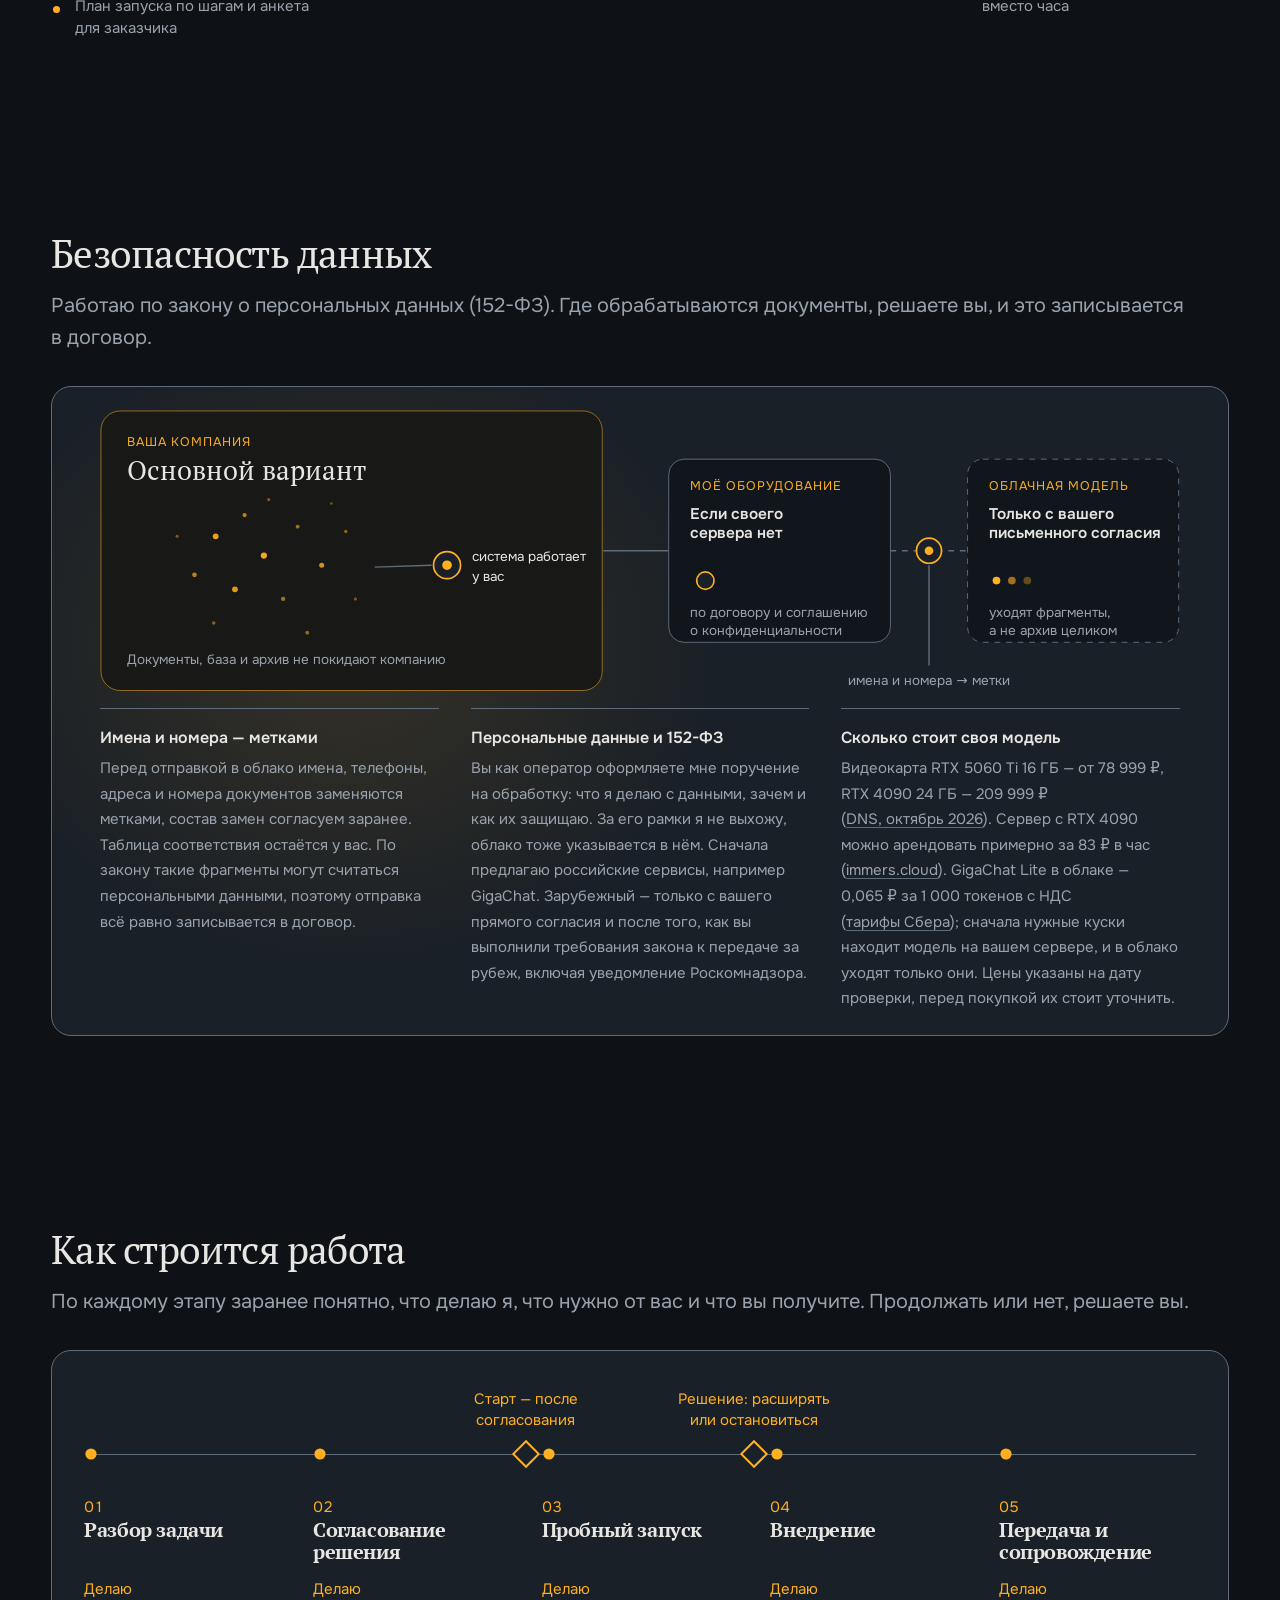
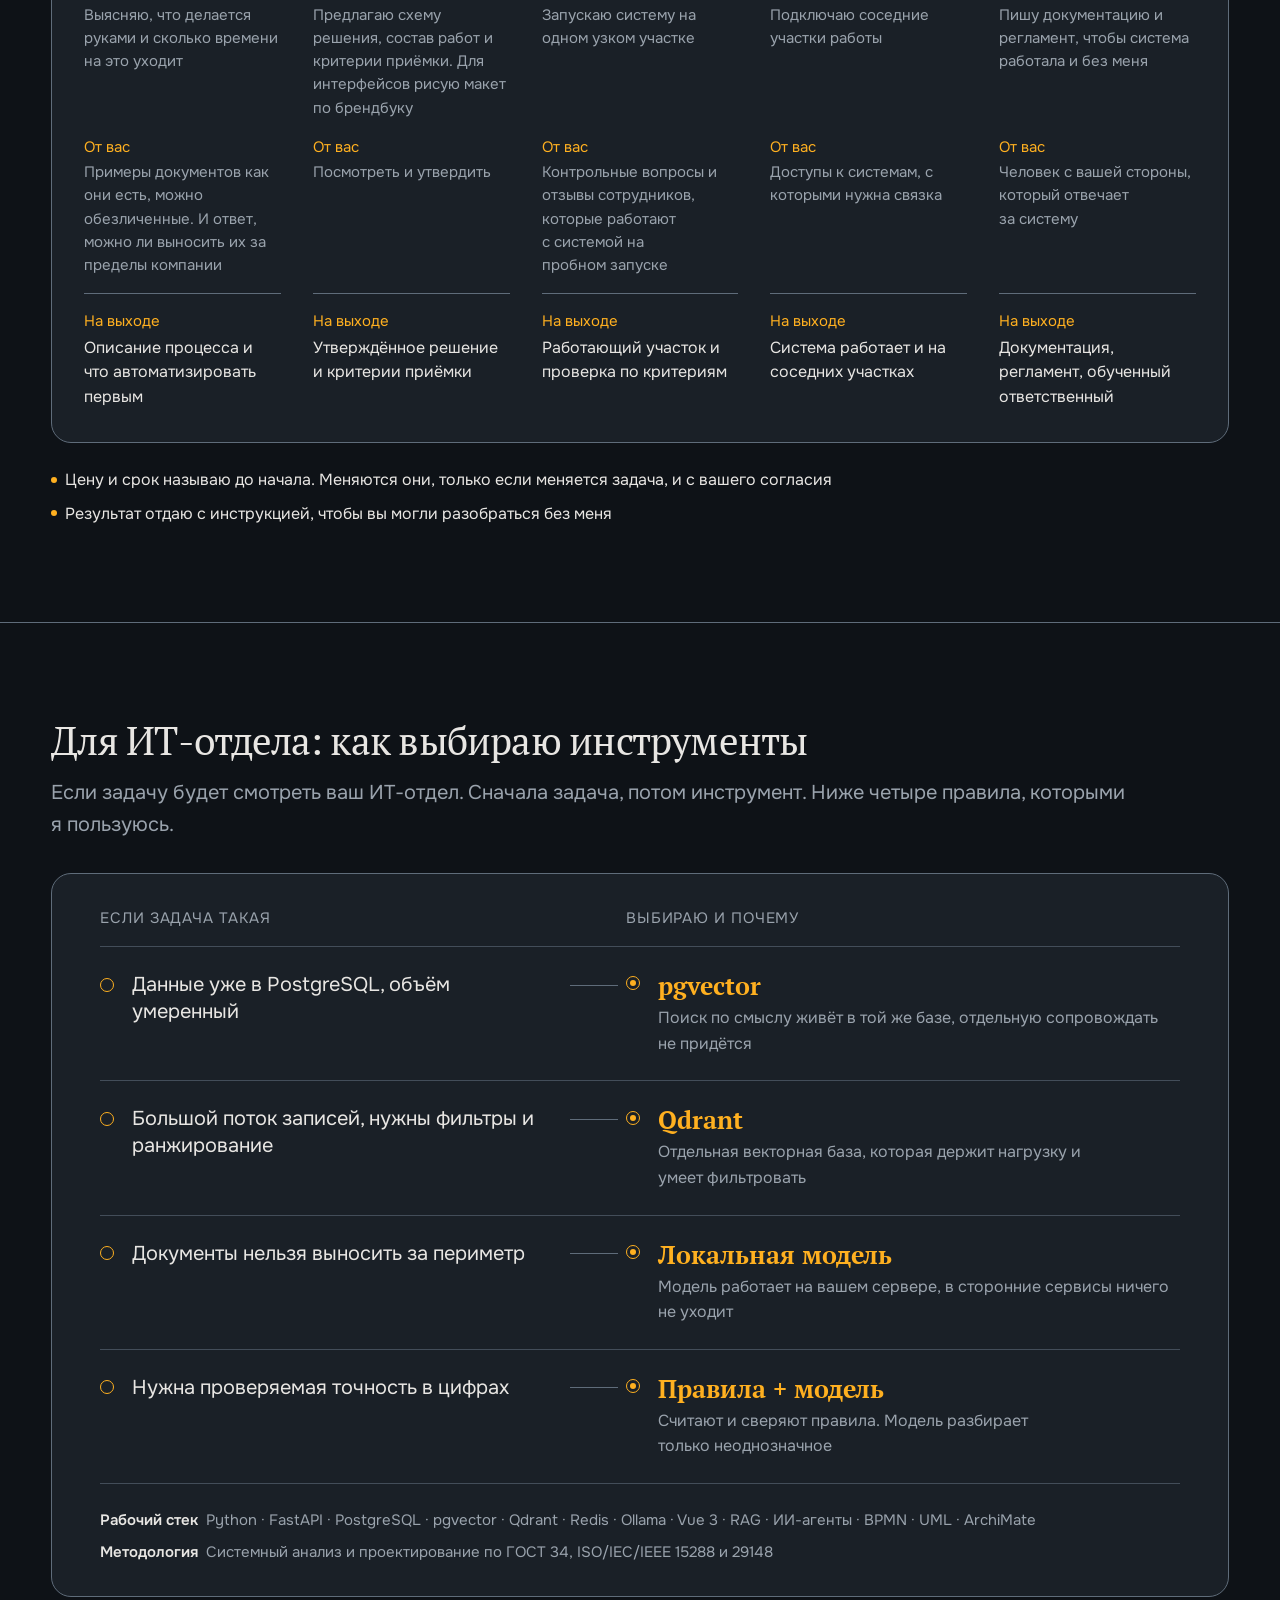
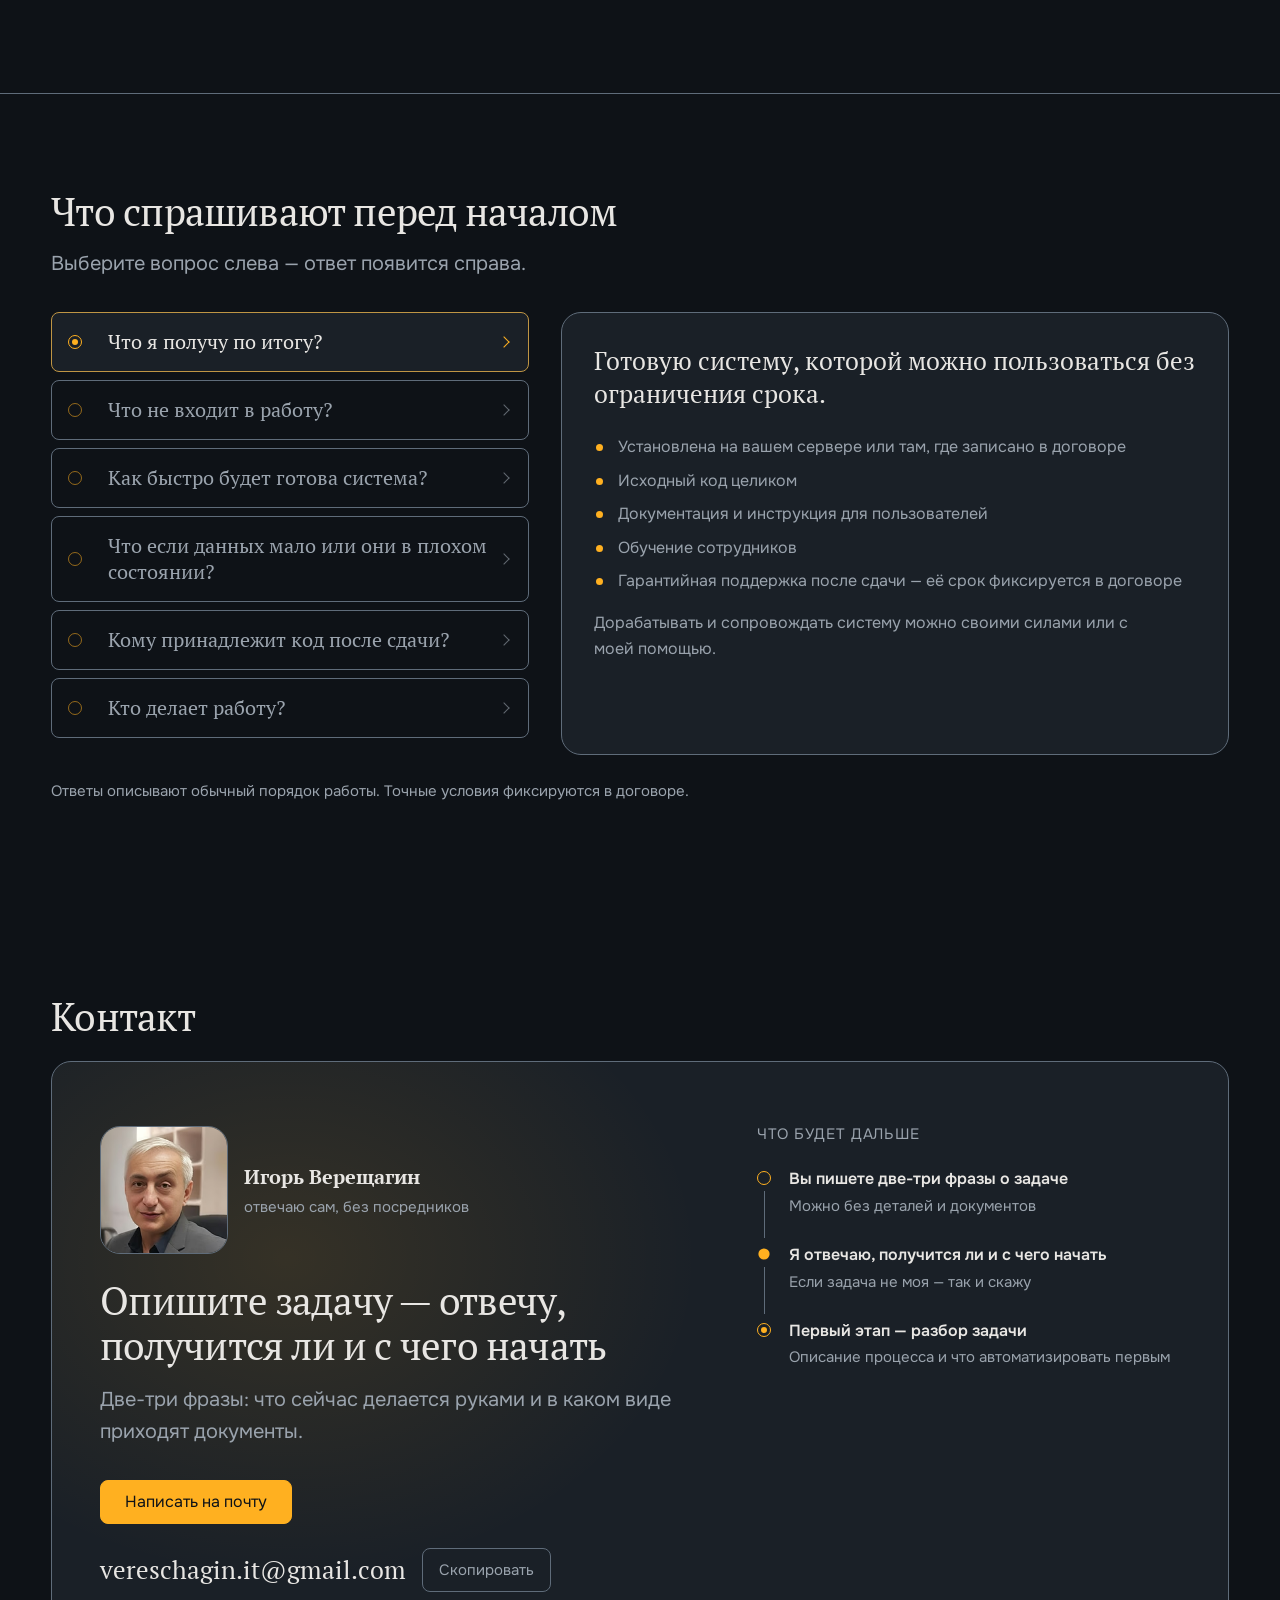
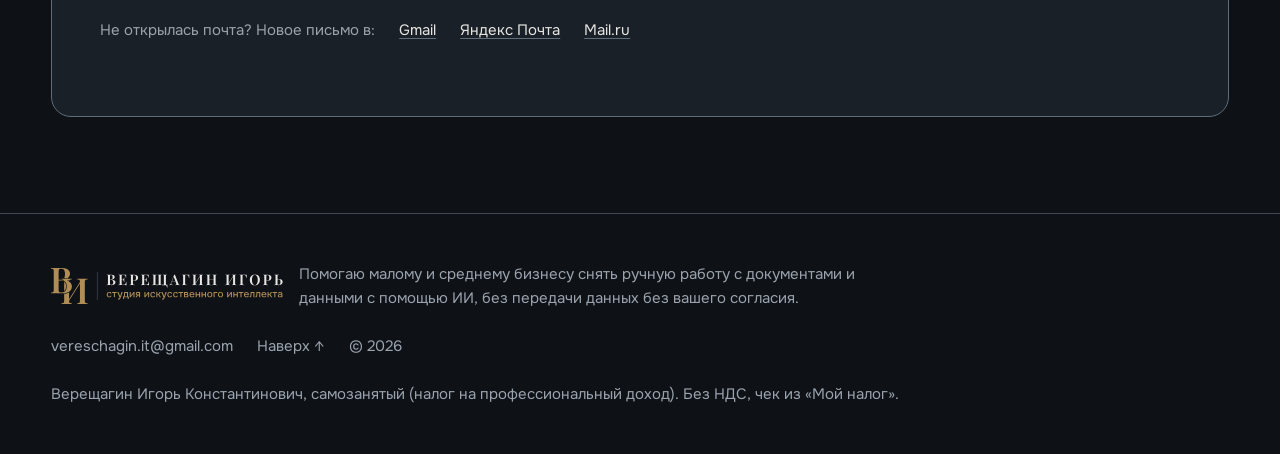
==== commit ce989e76: "Короткие подзаголовки в одну строку, полоса «Большой проект или сжатые сроки» (vitrina 57477bf) Co-A" ====
--- a/index.html
+++ b/index.html
@@ -385,7 +385,7 @@
 
     <section class="section" id="analytics" aria-labelledby="analytics-title">
       <h2 id="analytics-title">Аналитика: сначала разобраться</h2>
-      <p class="section__lead">Если задача больше, чем на три дня, сначала смотрю, где на самом деле уходят время и деньги. После разбора вы знаете, что автоматизировать, сколько это стоит и когда окупится, и решаете, браться ли.</p>
+      <p class="section__lead section__lead--long">Если задача больше, чем на три дня, сначала смотрю, где на самом деле уходят время и деньги. После разбора вы знаете, что автоматизировать, сколько это стоит и когда окупится, и решаете, браться ли.</p>
       <ol class="study reveal" role="list">
         <li class="study__step">
           <span class="study__num" aria-hidden="true">01</span>
@@ -458,8 +458,23 @@
           </ul>
         </li>
       </ul>
-      <p class="analytics__team">Если в задаче нужен узкий специалист, подключаю коллег, с которыми работал на проектах: специалистов по нейросетям и сетевой безопасности, системных аналитиков, программистов. Кого подключить, согласуем до начала работы. Доступ к вашим данным они получают только с вашего согласия.</p>
-      <p class="offers__note">Цену разбора называю после первого разговора: она зависит от того, сколько процессов смотреть. Остановиться можно после любого шага.</p>
+      <div class="team-band">
+        <h3 class="team-band__title">Большой проект или сжатые сроки</h3>
+        <div class="team-band__body">
+          <p class="team-band__lead">Если задач становится больше или срок короткий, подключаю коллег, с которыми работал на проектах:</p>
+          <ul class="team-band__roles" role="list">
+            <li>Нейросети</li>
+            <li>Сетевая безопасность</li>
+            <li>Системный анализ</li>
+            <li>Программирование</li>
+          </ul>
+          <dl class="team-band__terms">
+            <div><dt>Состав</dt><dd>Кого подключить, согласуем до начала работы</dd></div>
+            <div><dt>Данные</dt><dd>Доступ к вашим данным коллеги получают только с вашего согласия</dd></div>
+            <div><dt>Цена разбора</dt><dd>Называю после первого разговора: она зависит от того, сколько процессов смотреть. Остановиться можно после любого шага</dd></div>
+          </dl>
+        </div>
+      </div>
     </section>
 
     <section class="section" id="cases" aria-labelledby="cases-title">
--- a/styles/main.css
+++ b/styles/main.css
@@ -201,7 +201,10 @@
 .hero__facts strong { font-weight: 600; }
 .hero__facts span { font-size: var(--size-caption); color: var(--color-text-muted); line-height: 1.5; }
 
-.section__lead { max-width: var(--measure); margin: calc(var(--space-1) * -1) 0 var(--space-4); color: var(--color-text-muted); font-size: var(--size-lead); }
+/* Короткий текст (одна-две фразы, до ~130 знаков) — в одну строку, без --measure: перенос
+   только дробил мысль. Длинным подзаголовкам — модификатор --long (замечание владельца 21.10.2026). */
+.section__lead { max-width: none; margin: calc(var(--space-1) * -1) 0 var(--space-4); color: var(--color-text-muted); font-size: var(--size-lead); }
+.section__lead--long { max-width: var(--measure); }
 
 /* «Условный пример» — общая метка для иллюстраций, не выдающих себя за реальные данные */
 .chip {
@@ -503,7 +506,42 @@
 @media (max-width: 767px) {
   .study { grid-template-columns: 1fr; padding: var(--space-3); }
 }
-.analytics__team { margin: var(--space-4) 0 0; }
+/* Коллеги под задачу и условия разбора — полоса на всю ширину раздела: заголовок слева,
+   роли метками, условия в ряд. Абзац в 270 знаков в 62ch висел под левым кейсом (21.10.2026). */
+.team-band {
+  display: grid;
+  grid-template-columns: minmax(0, 1fr) minmax(0, 3fr);
+  gap: var(--space-4);
+  margin: var(--space-6) 0 0;
+  padding-top: var(--space-3);
+  border-top: 1px solid var(--color-border);
+}
+.team-band__title { margin: 0; font-size: var(--size-h4); line-height: 1.2; }
+.team-band__lead { margin: 0 0 var(--space-2); max-width: none; }
+.team-band__roles { display: flex; flex-wrap: wrap; gap: var(--space-1); margin: 0 0 var(--space-3); padding: 0; list-style: none; }
+.team-band__roles li {
+  padding: 4px var(--space-2);
+  border: 1px solid var(--color-border);
+  border-radius: 999px;
+  font-size: var(--size-caption);
+}
+.team-band__terms {
+  display: grid;
+  grid-template-columns: repeat(3, minmax(0, 1fr));
+  gap: var(--space-4);
+  margin: 0;
+  font-size: var(--size-caption);
+  line-height: 1.55;
+}
+.team-band__terms dt { color: var(--color-accent); }
+.team-band__terms dd { margin: 0; }
+.team-band__terms div:last-child dd { color: var(--color-text-muted); }
+@media (max-width: 1023px) {
+  .team-band { grid-template-columns: 1fr; gap: var(--space-2); }
+}
+@media (max-width: 767px) {
+  .team-band__terms { grid-template-columns: 1fr; gap: var(--space-2); }
+}
 
 /* Условный пример разбора: путь одной заявки, работа против ожидания (приём карты
    потока ценности). Полоса в масштабе времени; работа — акцентом, ожидание — штриховкой.
@@ -1288,7 +1326,7 @@
 }
 .faq-terms dt { color: var(--color-text); }
 .faq-terms dd { margin: 0; color: var(--color-accent); font-weight: 600; }
-.faq-note { margin: var(--space-3) 0 0; font-size: var(--size-caption); color: var(--color-text-muted); }
+.faq-note { max-width: none; margin: var(--space-3) 0 0; font-size: var(--size-caption); color: var(--color-text-muted); }
 
 /* Каждый вопрос — кнопка с рамкой и стрелкой к панели ответа: видно, что на него нажимают.
    Выбранный — фон панели, латунная рамка и латунная стрелка. */
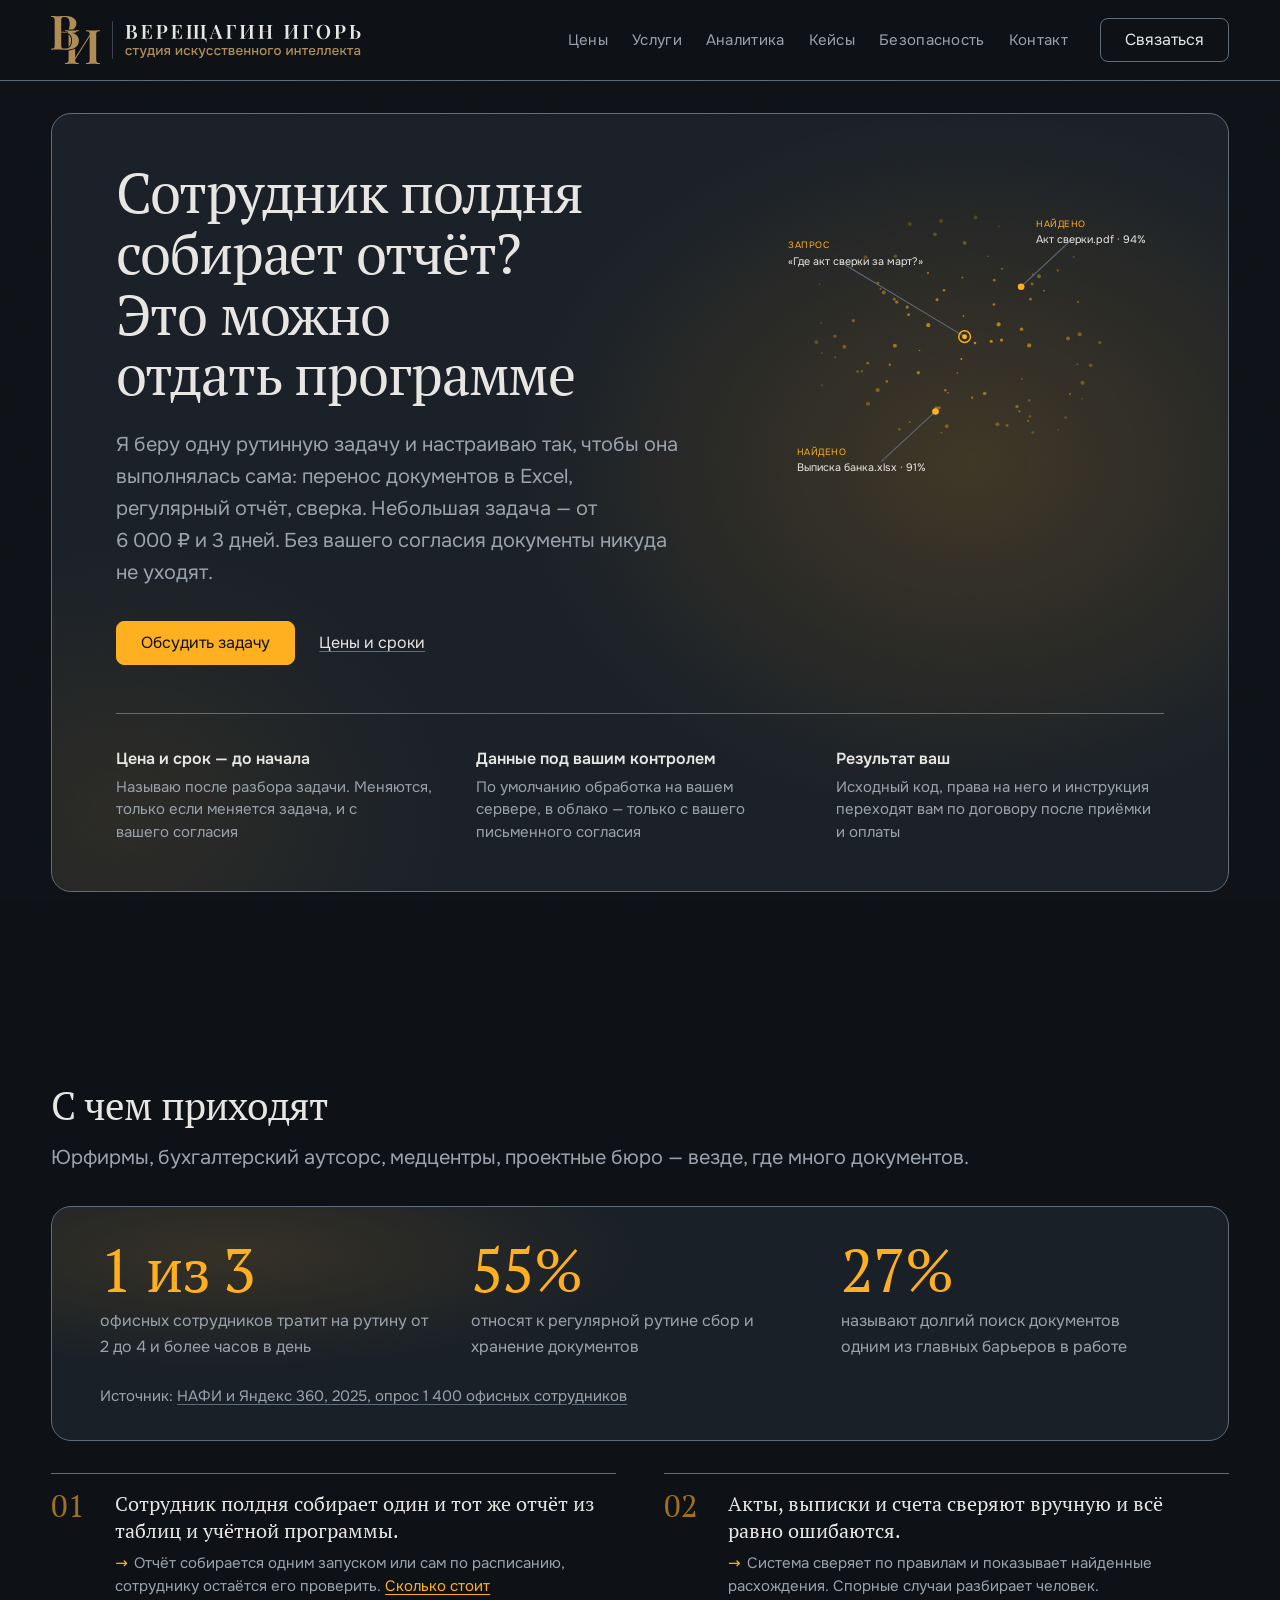
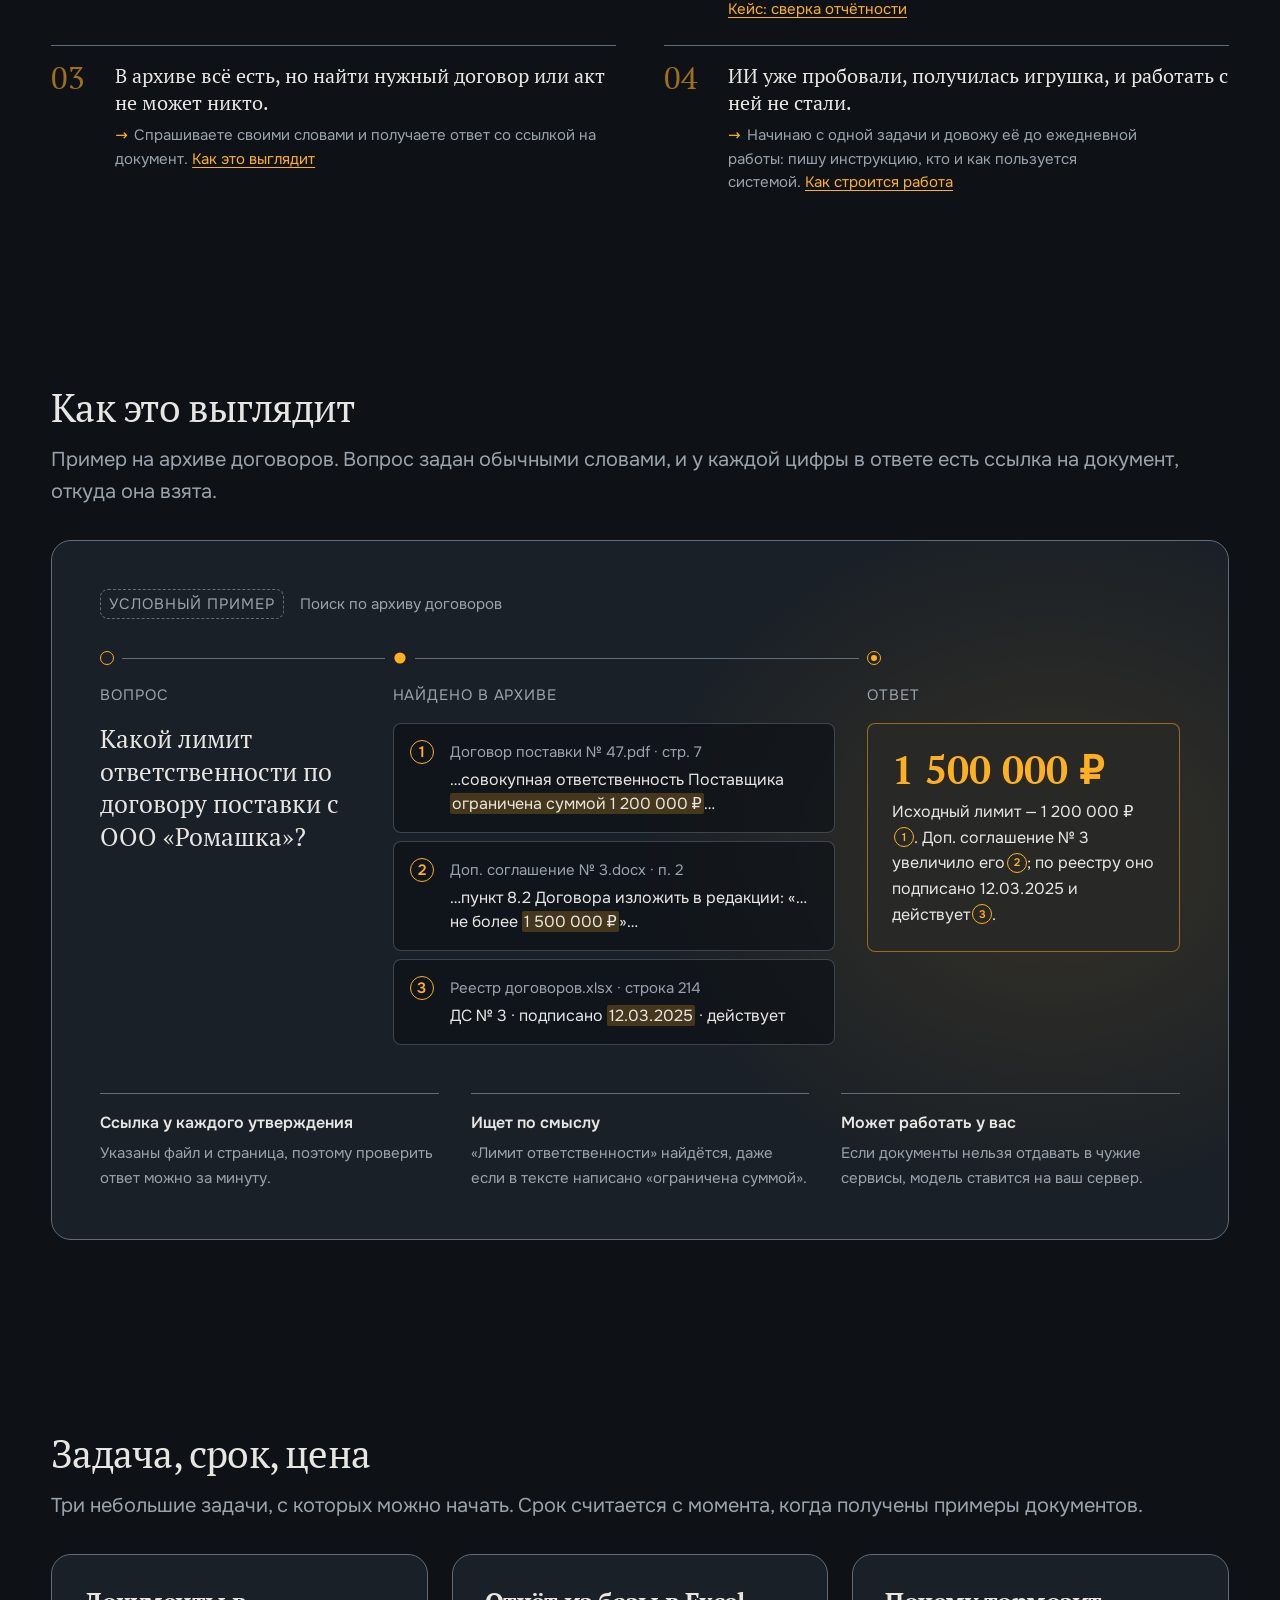
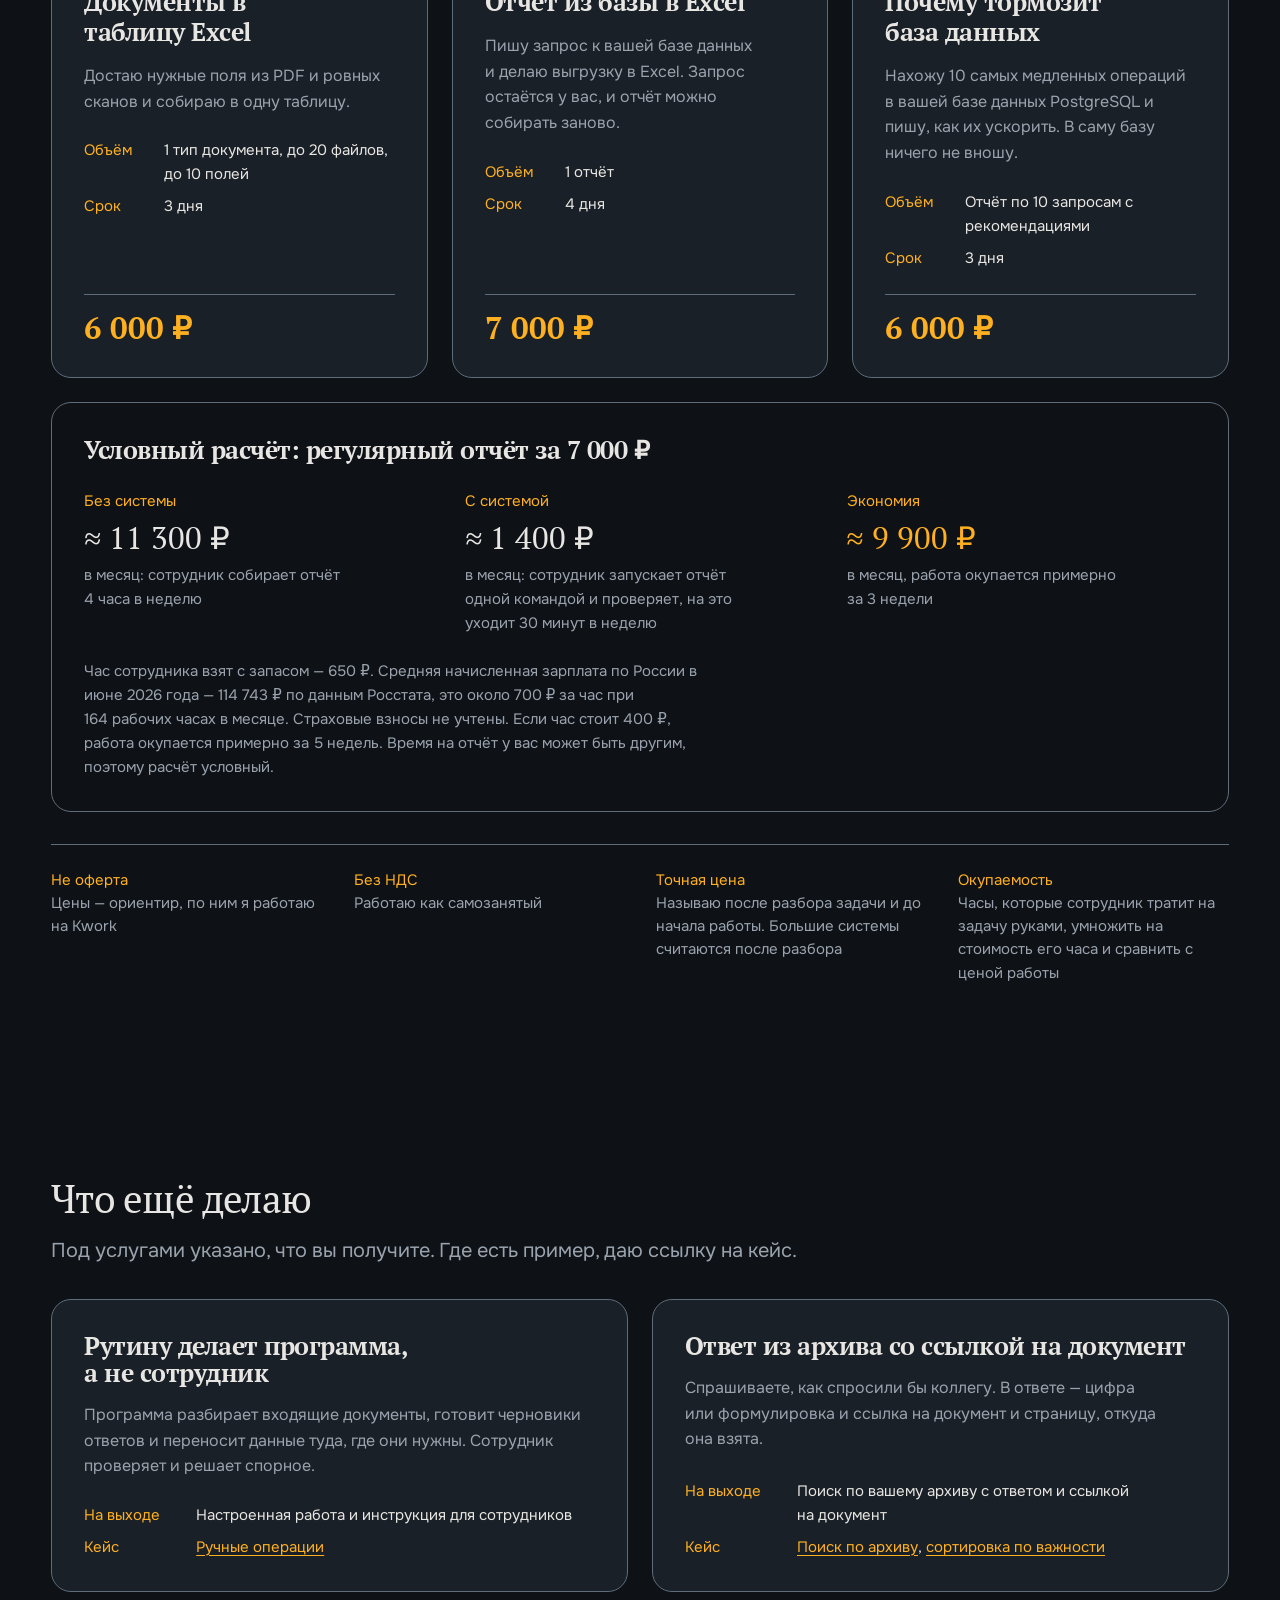
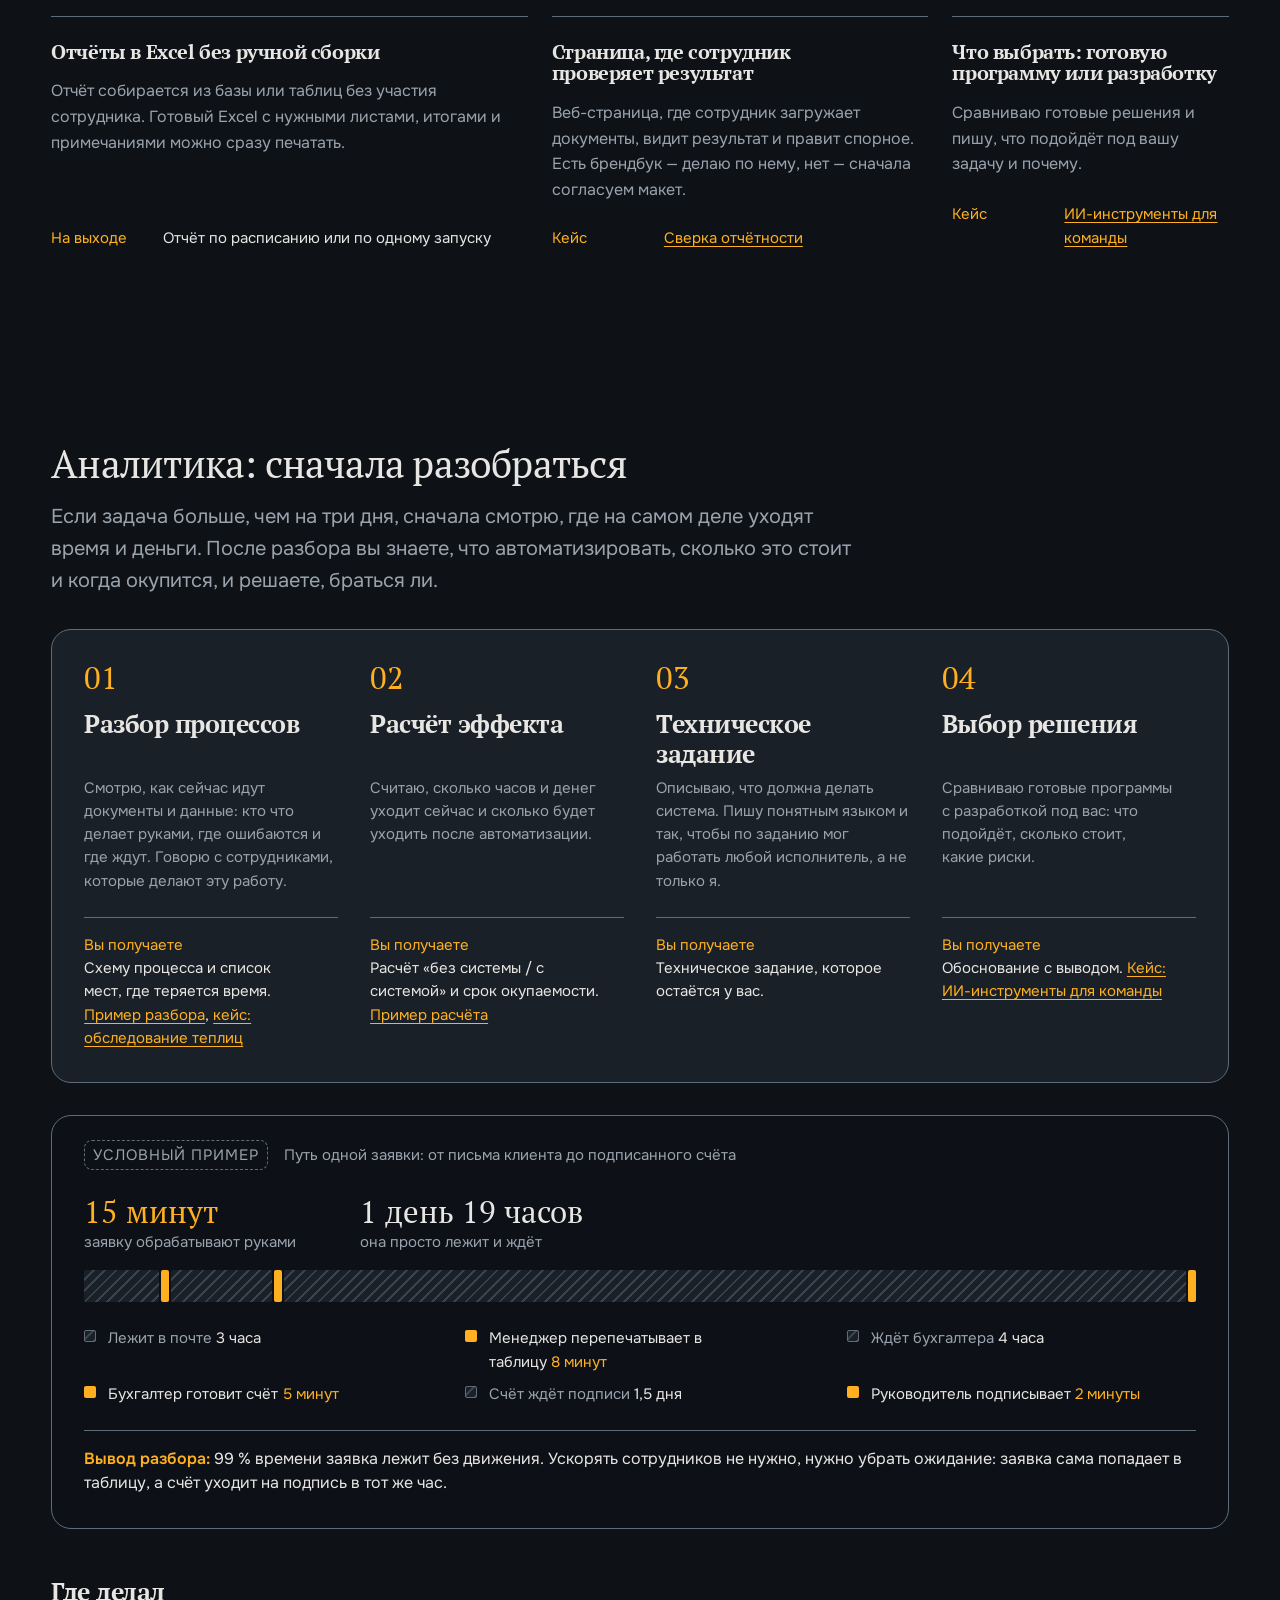
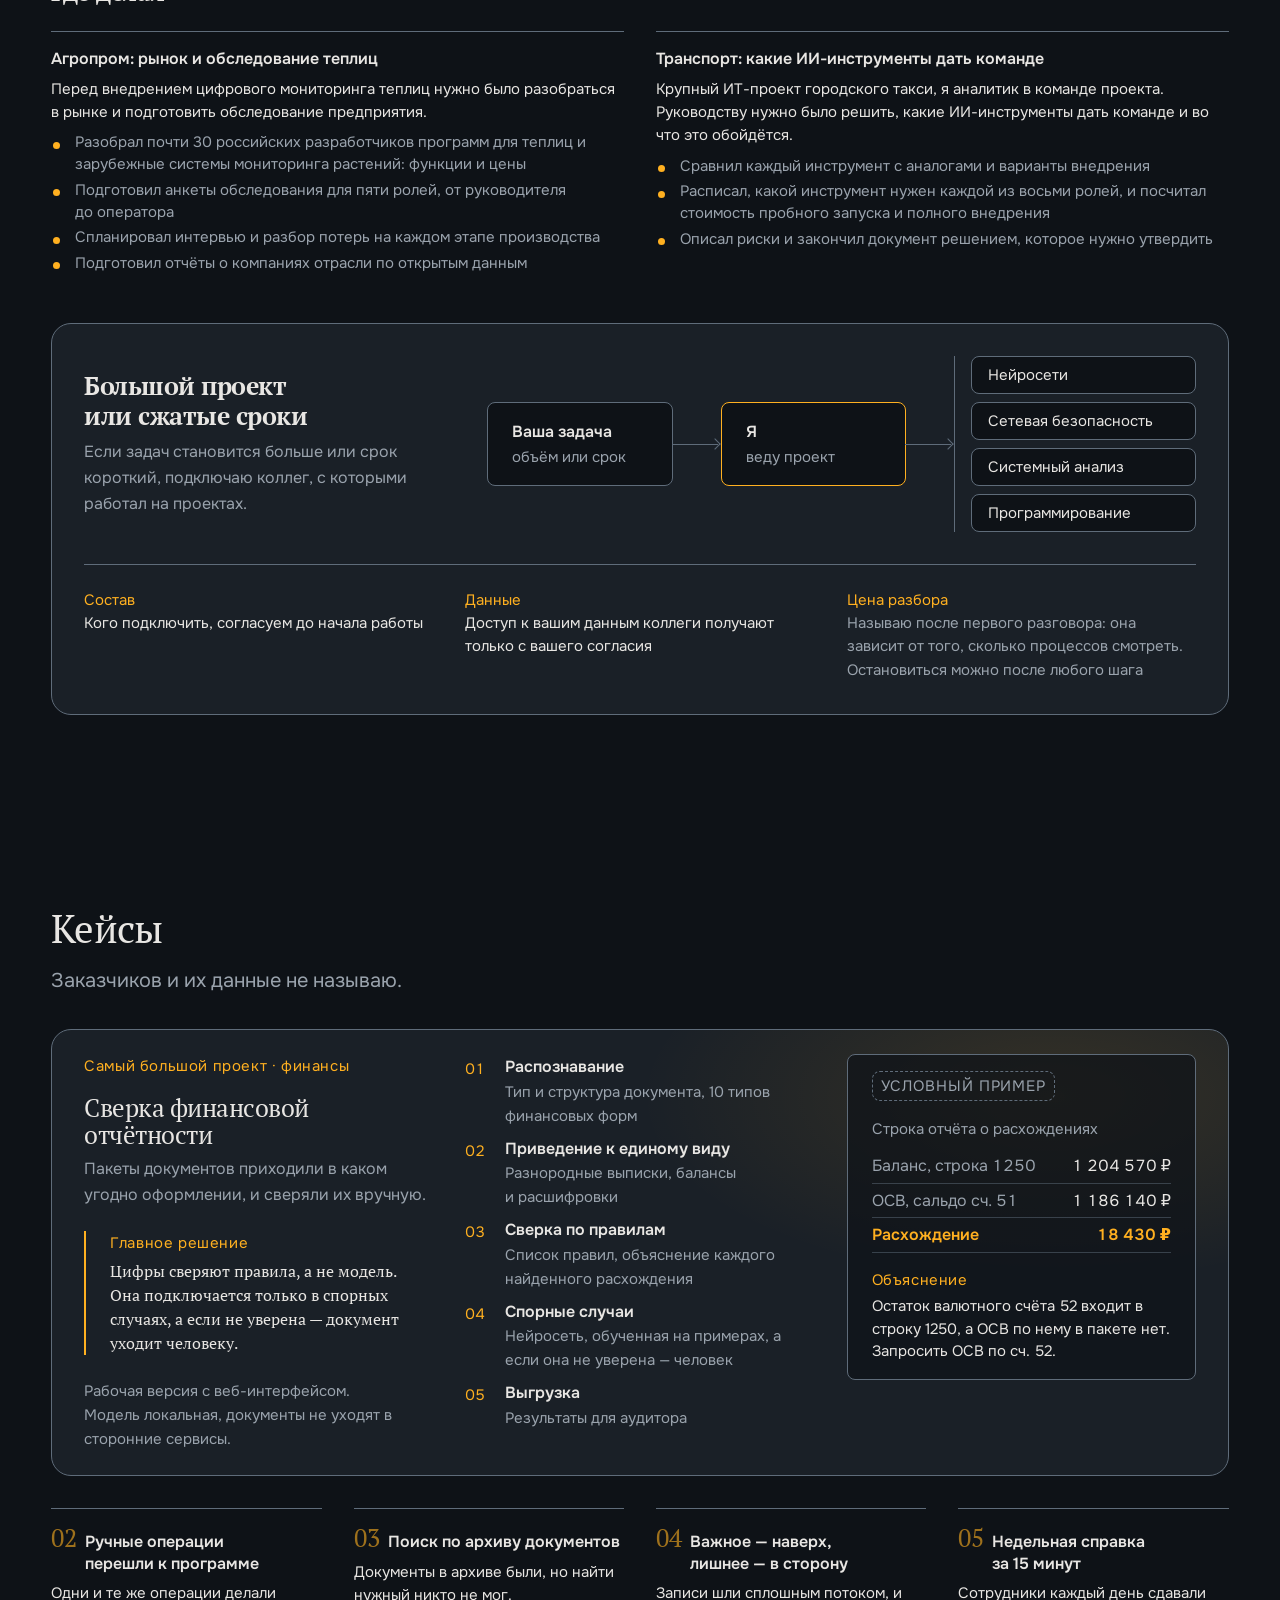
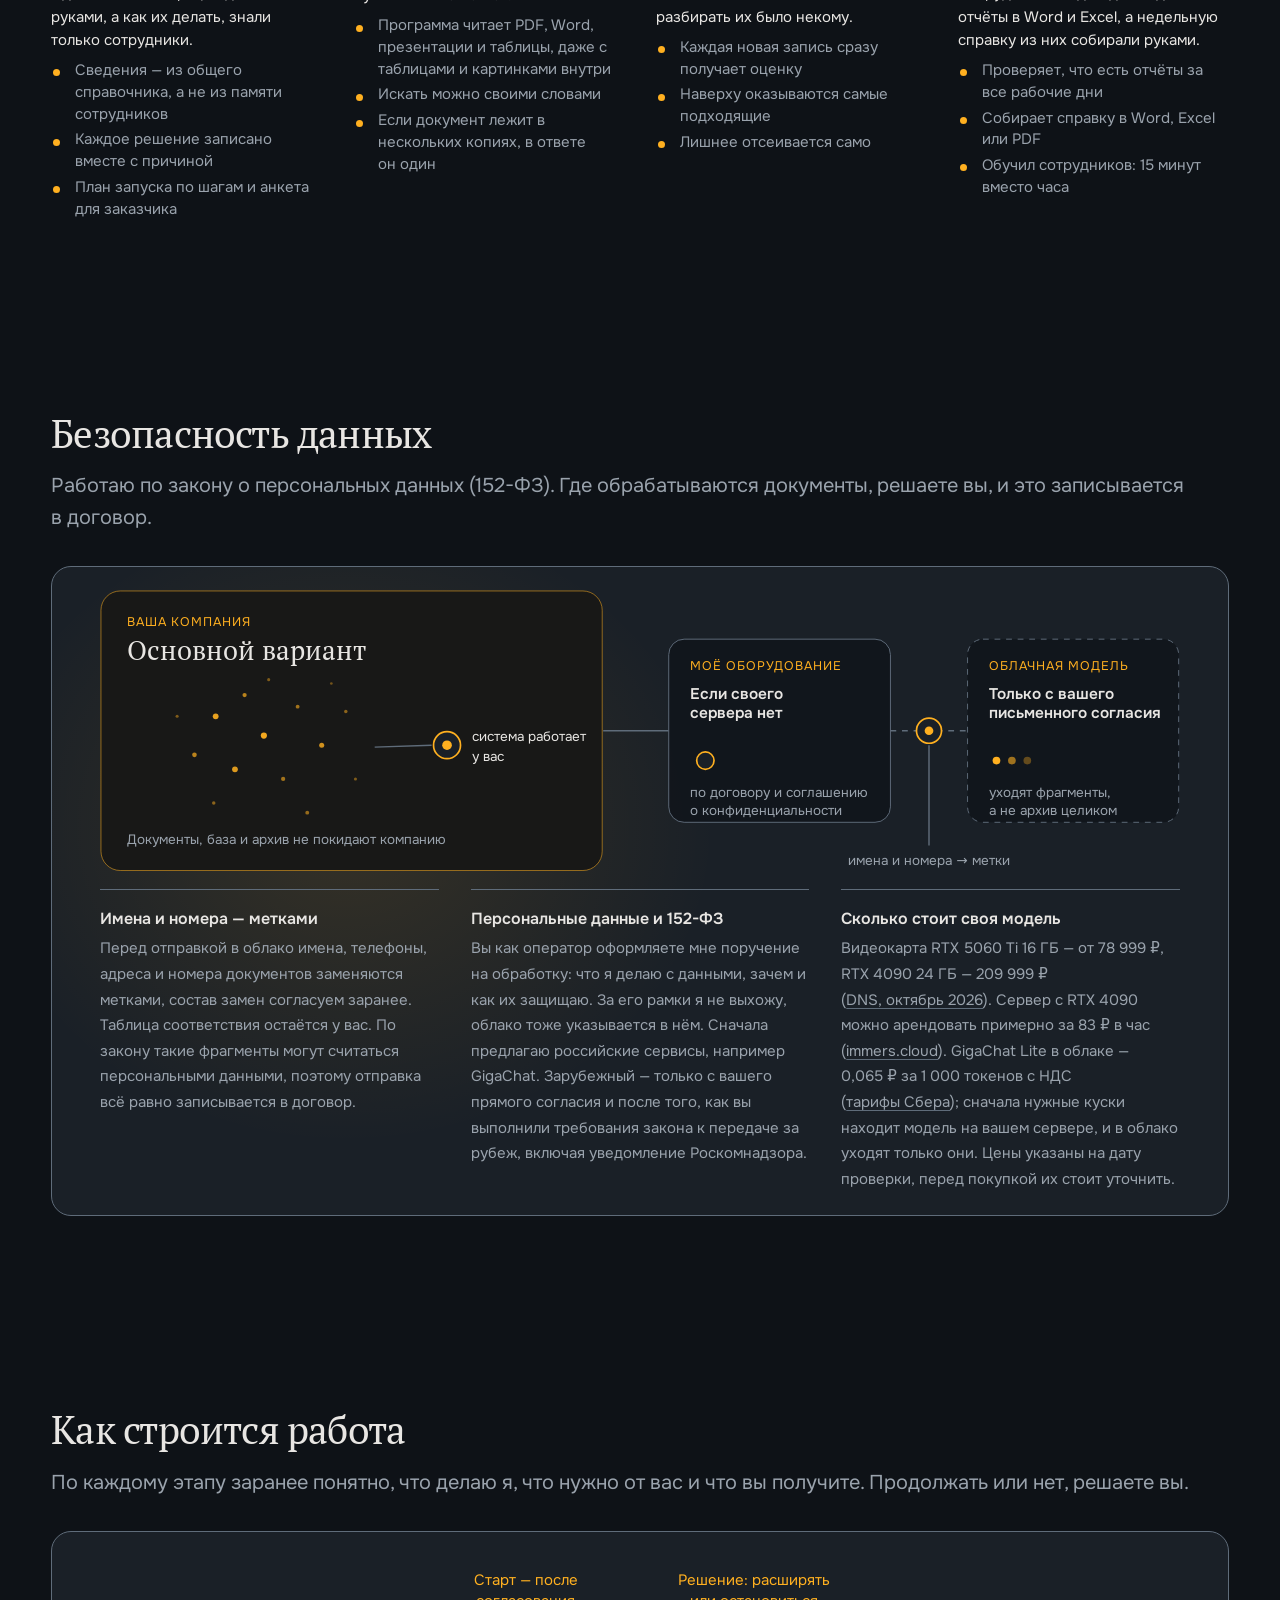
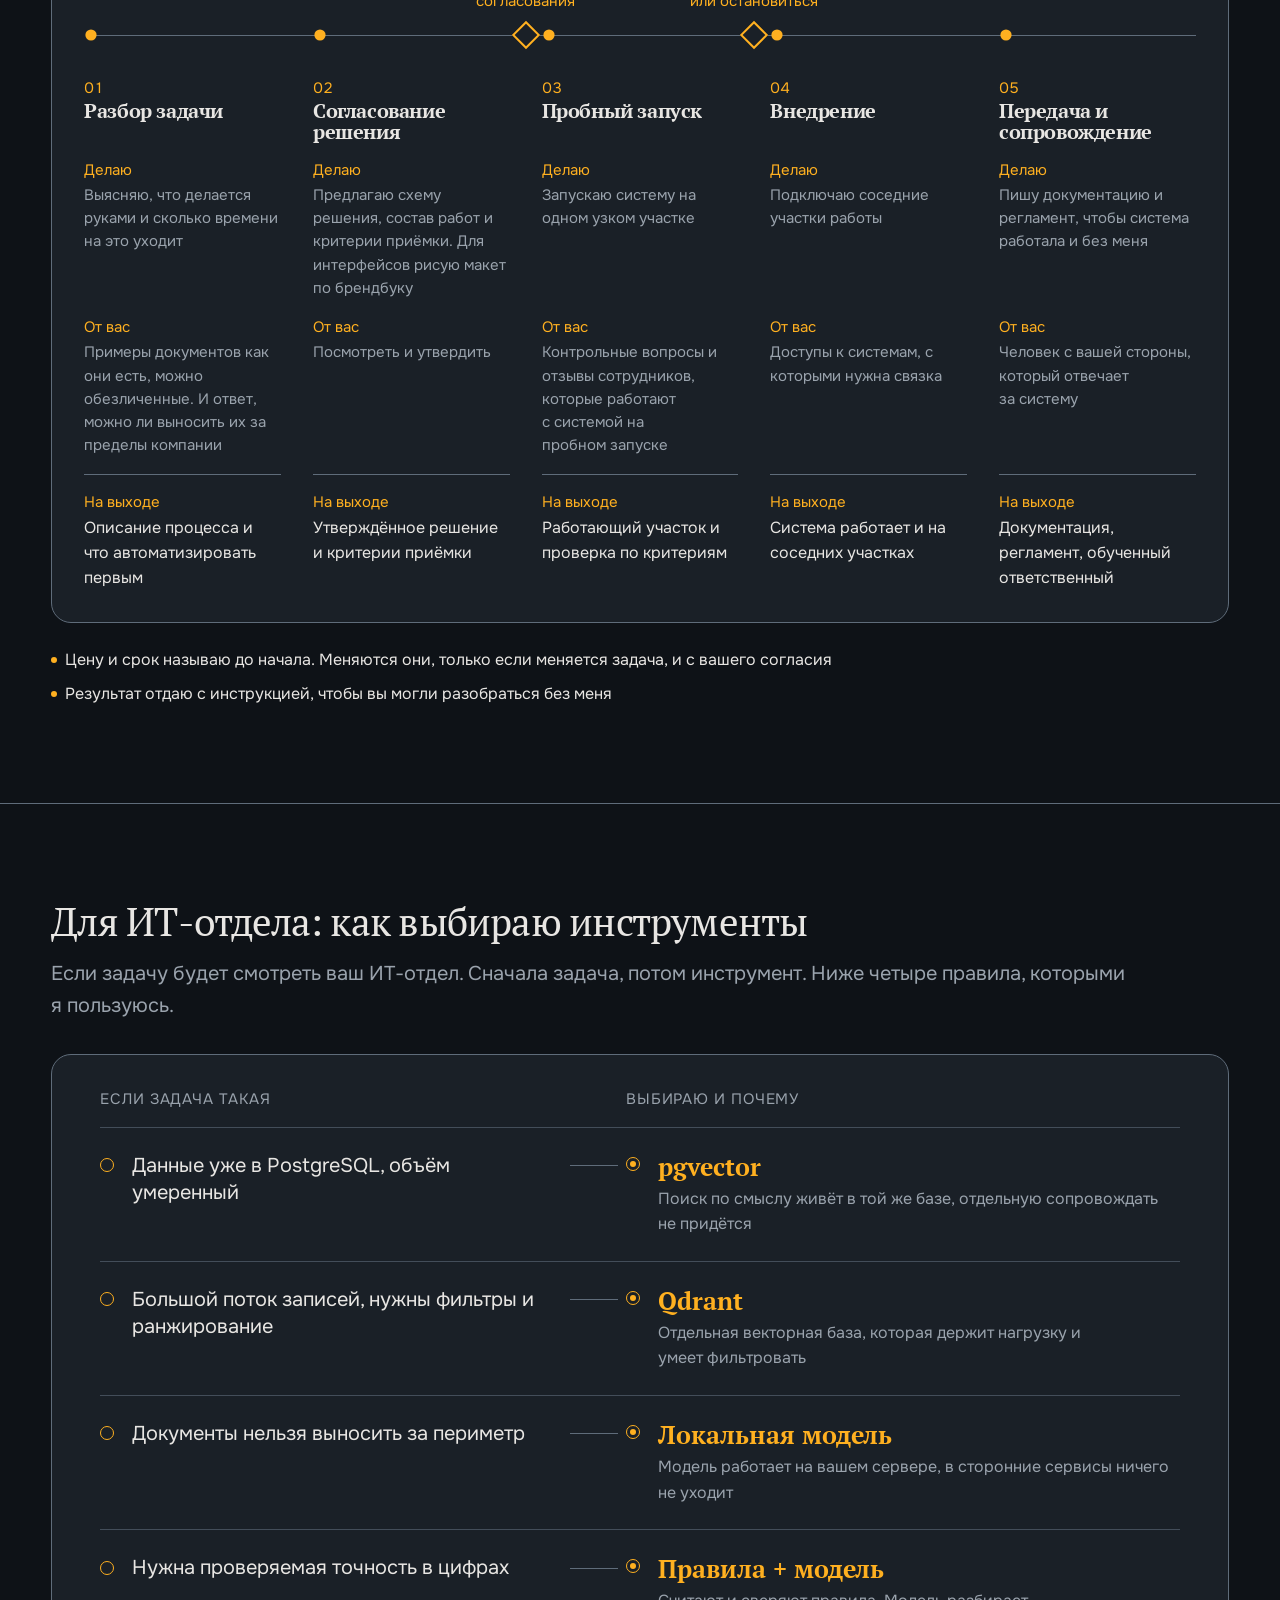
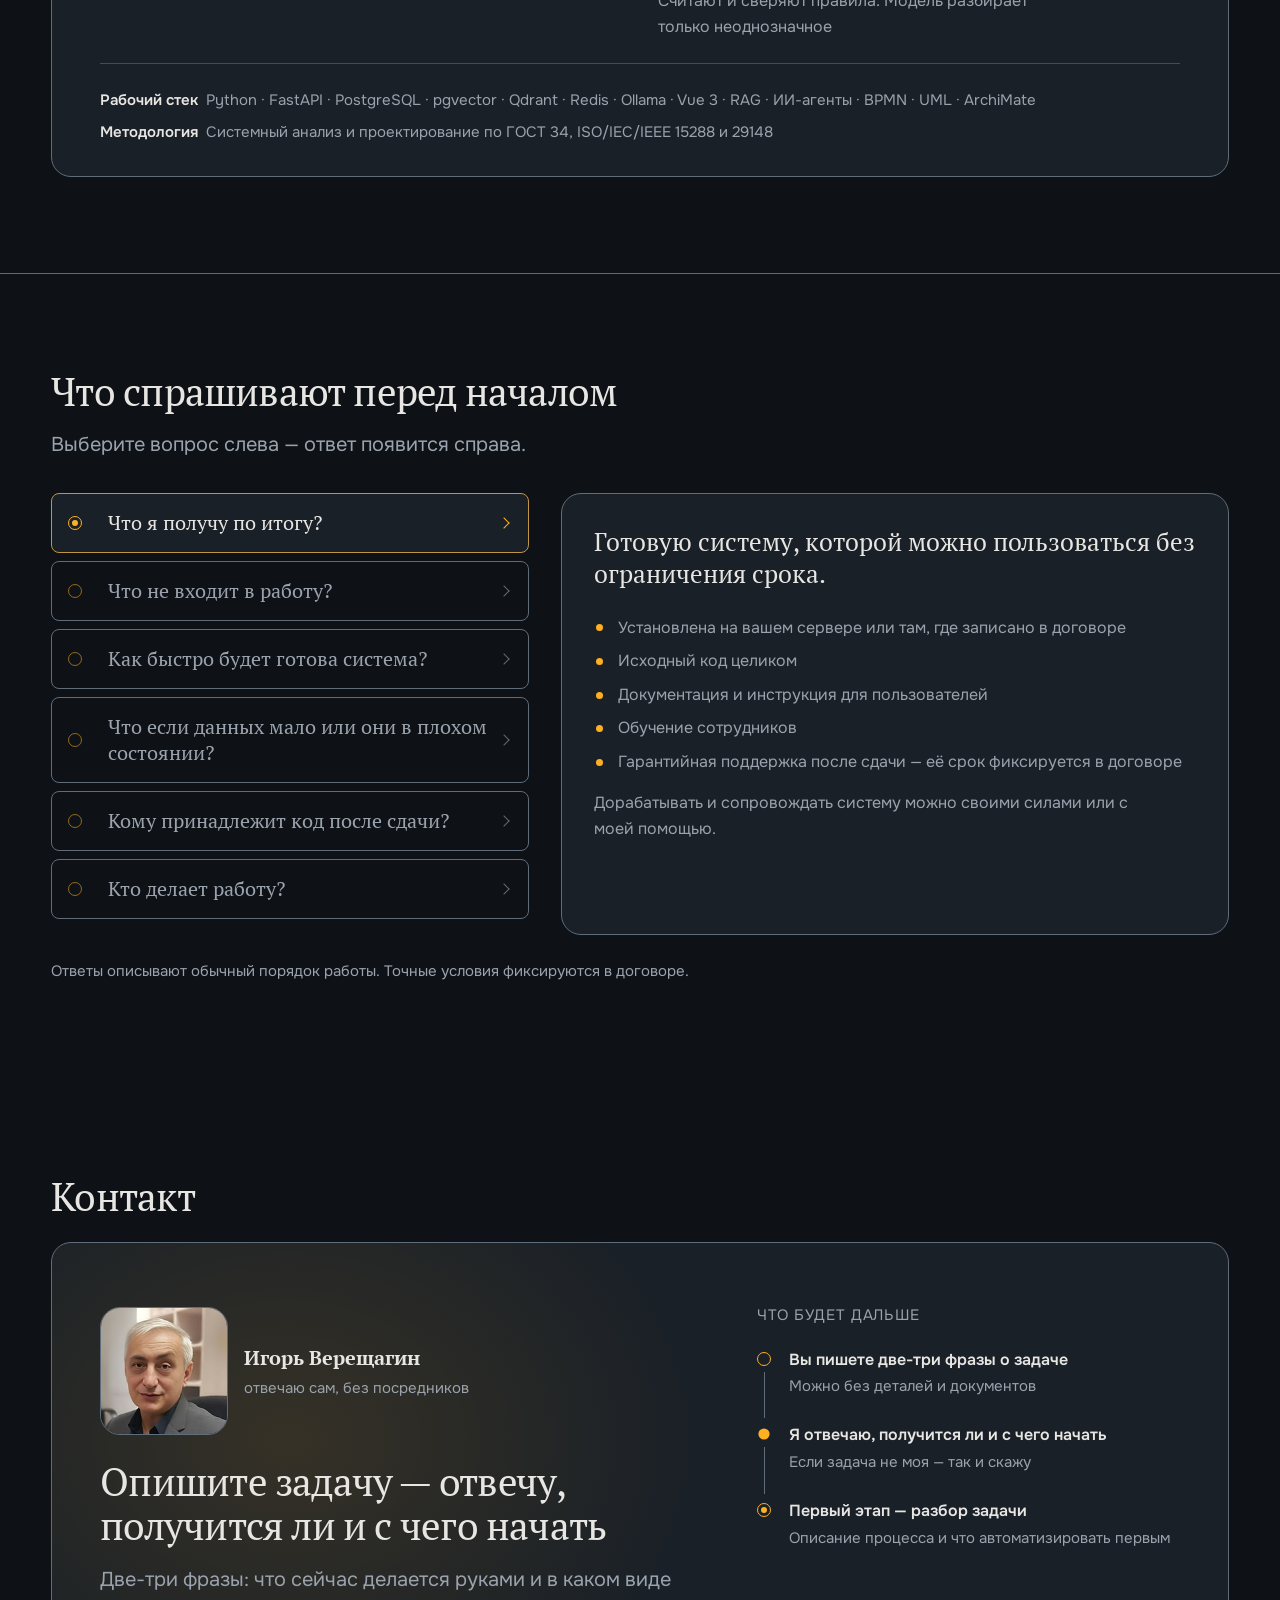
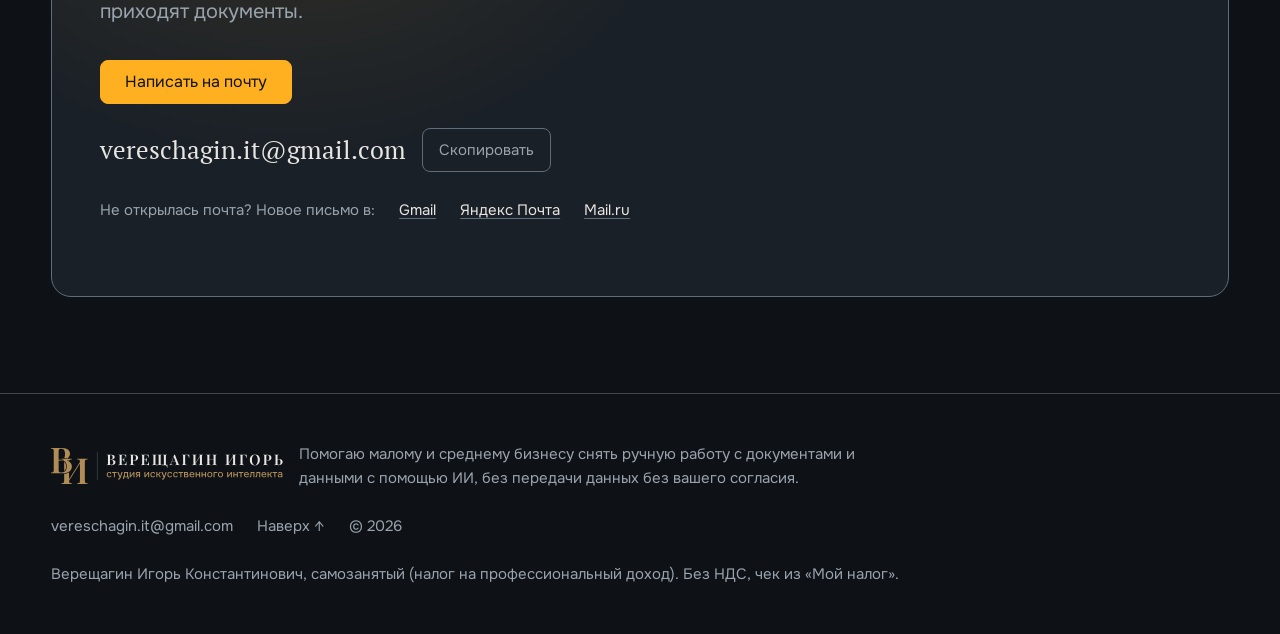
==== commit b0696772: "«Большой проект или сжатые сроки» схемой, условия цен четырьмя пунктами (vitrina 7381b82) Co-Authore" ====
--- a/index.html
+++ b/index.html
@@ -336,7 +336,12 @@
         </ul>
         <p class="payback__source">Час сотрудника взят с запасом — 650&nbsp;₽. Средняя начисленная зарплата по России в июне 2026&nbsp;года — 114&nbsp;743&nbsp;₽ по данным Росстата, это около 700&nbsp;₽ за час при 164&nbsp;рабочих часах в месяце. Страховые взносы не учтены. Если час стоит 400&nbsp;₽, работа окупается примерно за 5&nbsp;недель. Время на отчёт у вас может быть другим, поэтому расчёт условный.</p>
       </div>
-      <p class="offers__note">Цены — ориентир, по ним я работаю на Kwork, и это не оферта. Цены без НДС: работаю как самозанятый. Точную цену и срок называю после разбора задачи и до начала работы. Большие системы считаются после разбора. Свою окупаемость можно прикинуть так же: часы, которые сотрудник тратит на задачу руками, умножить на стоимость его часа и сравнить с ценой работы.</p>
+      <dl class="price-facts">
+        <div><dt>Не оферта</dt><dd>Цены — ориентир, по ним я работаю на Kwork</dd></div>
+        <div><dt>Без НДС</dt><dd>Работаю как самозанятый</dd></div>
+        <div><dt>Точная цена</dt><dd>Называю после разбора задачи и до начала работы. Большие системы считаются после разбора</dd></div>
+        <div><dt>Окупаемость</dt><dd>Часы, которые сотрудник тратит на задачу руками, умножить на стоимость его часа и сравнить с ценой работы</dd></div>
+      </dl>
     </section>
 
     <section class="section" id="services" aria-labelledby="services-title">
@@ -459,21 +464,28 @@
         </li>
       </ul>
       <div class="team-band">
-        <h3 class="team-band__title">Большой проект или сжатые сроки</h3>
-        <div class="team-band__body">
-          <p class="team-band__lead">Если задач становится больше или срок короткий, подключаю коллег, с которыми работал на проектах:</p>
-          <ul class="team-band__roles" role="list">
-            <li>Нейросети</li>
-            <li>Сетевая безопасность</li>
-            <li>Системный анализ</li>
-            <li>Программирование</li>
-          </ul>
-          <dl class="team-band__terms">
-            <div><dt>Состав</dt><dd>Кого подключить, согласуем до начала работы</dd></div>
-            <div><dt>Данные</dt><dd>Доступ к вашим данным коллеги получают только с вашего согласия</dd></div>
-            <div><dt>Цена разбора</dt><dd>Называю после первого разговора: она зависит от того, сколько процессов смотреть. Остановиться можно после любого шага</dd></div>
-          </dl>
+        <div class="team-band__head">
+          <h3 class="team-band__title">Большой проект или сжатые сроки</h3>
+          <p class="team-band__lead">Если задач становится больше или срок короткий, подключаю коллег, с которыми работал на проектах.</p>
         </div>
+        <ol class="team-flow" role="list">
+          <li class="team-flow__node"><strong>Ваша задача</strong><span>объём или срок</span></li>
+          <li class="team-flow__node team-flow__node--me"><strong>Я</strong><span>веду проект</span></li>
+          <li class="team-flow__roles">
+            <span class="sr-only">Коллеги:</span>
+            <ul role="list">
+              <li>Нейросети</li>
+              <li>Сетевая безопасность</li>
+              <li>Системный анализ</li>
+              <li>Программирование</li>
+            </ul>
+          </li>
+        </ol>
+        <dl class="team-band__terms">
+          <div><dt>Состав</dt><dd>Кого подключить, согласуем до начала работы</dd></div>
+          <div><dt>Данные</dt><dd>Доступ к вашим данным коллеги получают только с вашего согласия</dd></div>
+          <div><dt>Цена разбора</dt><dd>Называю после первого разговора: она зависит от того, сколько процессов смотреть. Остановиться можно после любого шага</dd></div>
+        </dl>
       </div>
     </section>
 
--- a/styles/main.css
+++ b/styles/main.css
@@ -433,6 +433,26 @@
   font-variant-numeric: tabular-nums;
 }
 .offers__note { margin: var(--space-3) 0 0; font-size: var(--size-caption); color: var(--color-text-muted); }
+/* Условия цен — четыре пункта в ряд на всю ширину, как условия в «Большой проект или сжатые сроки»;
+   одним абзацем в 62ch было пять строк (ревью 22.10.2026) */
+.price-facts {
+  display: grid;
+  grid-template-columns: repeat(4, minmax(0, 1fr));
+  gap: var(--space-4);
+  margin: var(--space-4) 0 0;
+  padding-top: var(--space-3);
+  border-top: 1px solid var(--color-border);
+  font-size: var(--size-caption);
+  line-height: 1.55;
+}
+.price-facts dt { color: var(--color-accent); }
+.price-facts dd { margin: 0; color: var(--color-text-muted); }
+@media (max-width: 1023px) {
+  .price-facts { grid-template-columns: repeat(2, minmax(0, 1fr)); }
+}
+@media (max-width: 767px) {
+  .price-facts { grid-template-columns: 1fr; gap: var(--space-2); }
+}
 
 /* Условный расчёт окупаемости: три колонки «без системы → с системой → экономия» */
 .payback {
@@ -506,40 +526,99 @@
 @media (max-width: 767px) {
   .study { grid-template-columns: 1fr; padding: var(--space-3); }
 }
-/* Коллеги под задачу и условия разбора — полоса на всю ширину раздела: заголовок слева,
-   роли метками, условия в ряд. Абзац в 270 знаков в 62ch висел под левым кейсом (21.10.2026). */
+/* Большой проект или сжатые сроки — панель со схемой «Ваша задача → Я → коллеги»: заказчик
+   работает с одним человеком, он подключает остальных. Ниже условия в ряд (ревью 22.10.2026:
+   прежняя полоса с метками ролей читалась слабо для важного пункта). */
 .team-band {
   display: grid;
-  grid-template-columns: minmax(0, 1fr) minmax(0, 3fr);
+  grid-template-columns: minmax(0, 1fr) minmax(0, 2fr);
+  gap: var(--space-4) var(--space-6);
+  align-items: center;
+  margin: var(--space-6) 0 0;
+  padding: var(--space-4);
+  background: var(--color-surface);
+  border: 1px solid var(--color-border);
+  border-radius: var(--radius-lg);
+}
+.team-band__title { margin: 0 0 var(--space-1); font-size: var(--size-h4); line-height: 1.2; }
+.team-band__lead { margin: 0; color: var(--color-text-muted); }
+.team-flow {
+  --flow-gap: var(--space-6);
+  display: grid;
+  grid-template-columns: minmax(0, 1fr) minmax(0, 1fr) minmax(0, 1.3fr);
+  column-gap: var(--flow-gap);
+  align-items: center;
+  margin: 0;
+  padding: 0;
+  list-style: none;
+}
+.team-flow__node {
+  position: relative;
+  display: flex;
+  flex-direction: column;
+  padding: var(--space-2) var(--space-3);
+  background: var(--color-bg);
+  border: 1px solid var(--color-border);
+  border-radius: var(--radius-sm);
+}
+.team-flow__node strong { font-weight: 600; }
+.team-flow__node span { font-size: var(--size-caption); color: var(--color-text-muted); }
+.team-flow__node--me { border-color: var(--color-accent); }
+/* Стрелка к следующему шагу: линия и наконечник в промежутке между блоками */
+.team-flow__node::after,
+.team-flow__node::before { content: ""; position: absolute; }
+.team-flow__node::after {
+  left: 100%;
+  top: 50%;
+  width: calc(var(--flow-gap) - 2px);
+  height: 1px;
+  background: var(--color-border);
+}
+.team-flow__node::before {
+  left: calc(100% + var(--flow-gap) - 9px);
+  top: calc(50% - 4px);
+  width: 8px;
+  height: 8px;
+  border-top: 1px solid var(--color-border);
+  border-right: 1px solid var(--color-border);
+  transform: rotate(45deg);
+}
+.team-flow__roles { padding-left: var(--space-2); border-left: 1px solid var(--color-border); }
+.team-flow__roles ul { display: grid; gap: var(--space-1); margin: 0; padding: 0; list-style: none; }
+.team-flow__roles li {
+  padding: 6px var(--space-2);
+  background: var(--color-bg);
+  border: 1px solid var(--color-border);
+  border-radius: var(--radius-sm);
+  font-size: var(--size-caption);
+}
+.team-band__terms {
+  grid-column: 1 / -1;
+  display: grid;
+  grid-template-columns: repeat(3, minmax(0, 1fr));
   gap: var(--space-4);
-  margin: var(--space-6) 0 0;
+  margin: 0;
   padding-top: var(--space-3);
   border-top: 1px solid var(--color-border);
-}
-.team-band__title { margin: 0; font-size: var(--size-h4); line-height: 1.2; }
-.team-band__lead { margin: 0 0 var(--space-2); max-width: none; }
-.team-band__roles { display: flex; flex-wrap: wrap; gap: var(--space-1); margin: 0 0 var(--space-3); padding: 0; list-style: none; }
-.team-band__roles li {
-  padding: 4px var(--space-2);
-  border: 1px solid var(--color-border);
-  border-radius: 999px;
-  font-size: var(--size-caption);
-}
-.team-band__terms {
-  display: grid;
-  grid-template-columns: repeat(3, minmax(0, 1fr));
-  gap: var(--space-4);
-  margin: 0;
   font-size: var(--size-caption);
   line-height: 1.55;
 }
 .team-band__terms dt { color: var(--color-accent); }
 .team-band__terms dd { margin: 0; }
 .team-band__terms div:last-child dd { color: var(--color-text-muted); }
+/* Уже 1024 — схема сверху вниз, стрелки вертикальные */
 @media (max-width: 1023px) {
-  .team-band { grid-template-columns: 1fr; gap: var(--space-2); }
+  .team-band { grid-template-columns: 1fr; }
+  .team-flow { --flow-gap: var(--space-4); grid-template-columns: 1fr; row-gap: var(--flow-gap); }
+  .team-flow__node::after { left: var(--space-4); top: 100%; width: 1px; height: calc(var(--flow-gap) - 2px); }
+  .team-flow__node::before { left: calc(var(--space-4) - 4px); top: calc(100% + var(--flow-gap) - 9px); transform: rotate(135deg); }
+  .team-flow__roles { padding-left: 0; border-left: 0; }
+  .team-flow__roles ul { grid-template-columns: repeat(2, minmax(0, 1fr)); }
 }
 @media (max-width: 767px) {
+  .team-band { padding: var(--space-3); }
+  /* «Программирование» не помещалось в половину ширины — роли по ширине слова, с переносом */
+  .team-flow__roles ul { display: flex; flex-wrap: wrap; }
   .team-band__terms { grid-template-columns: 1fr; gap: var(--space-2); }
 }
 
